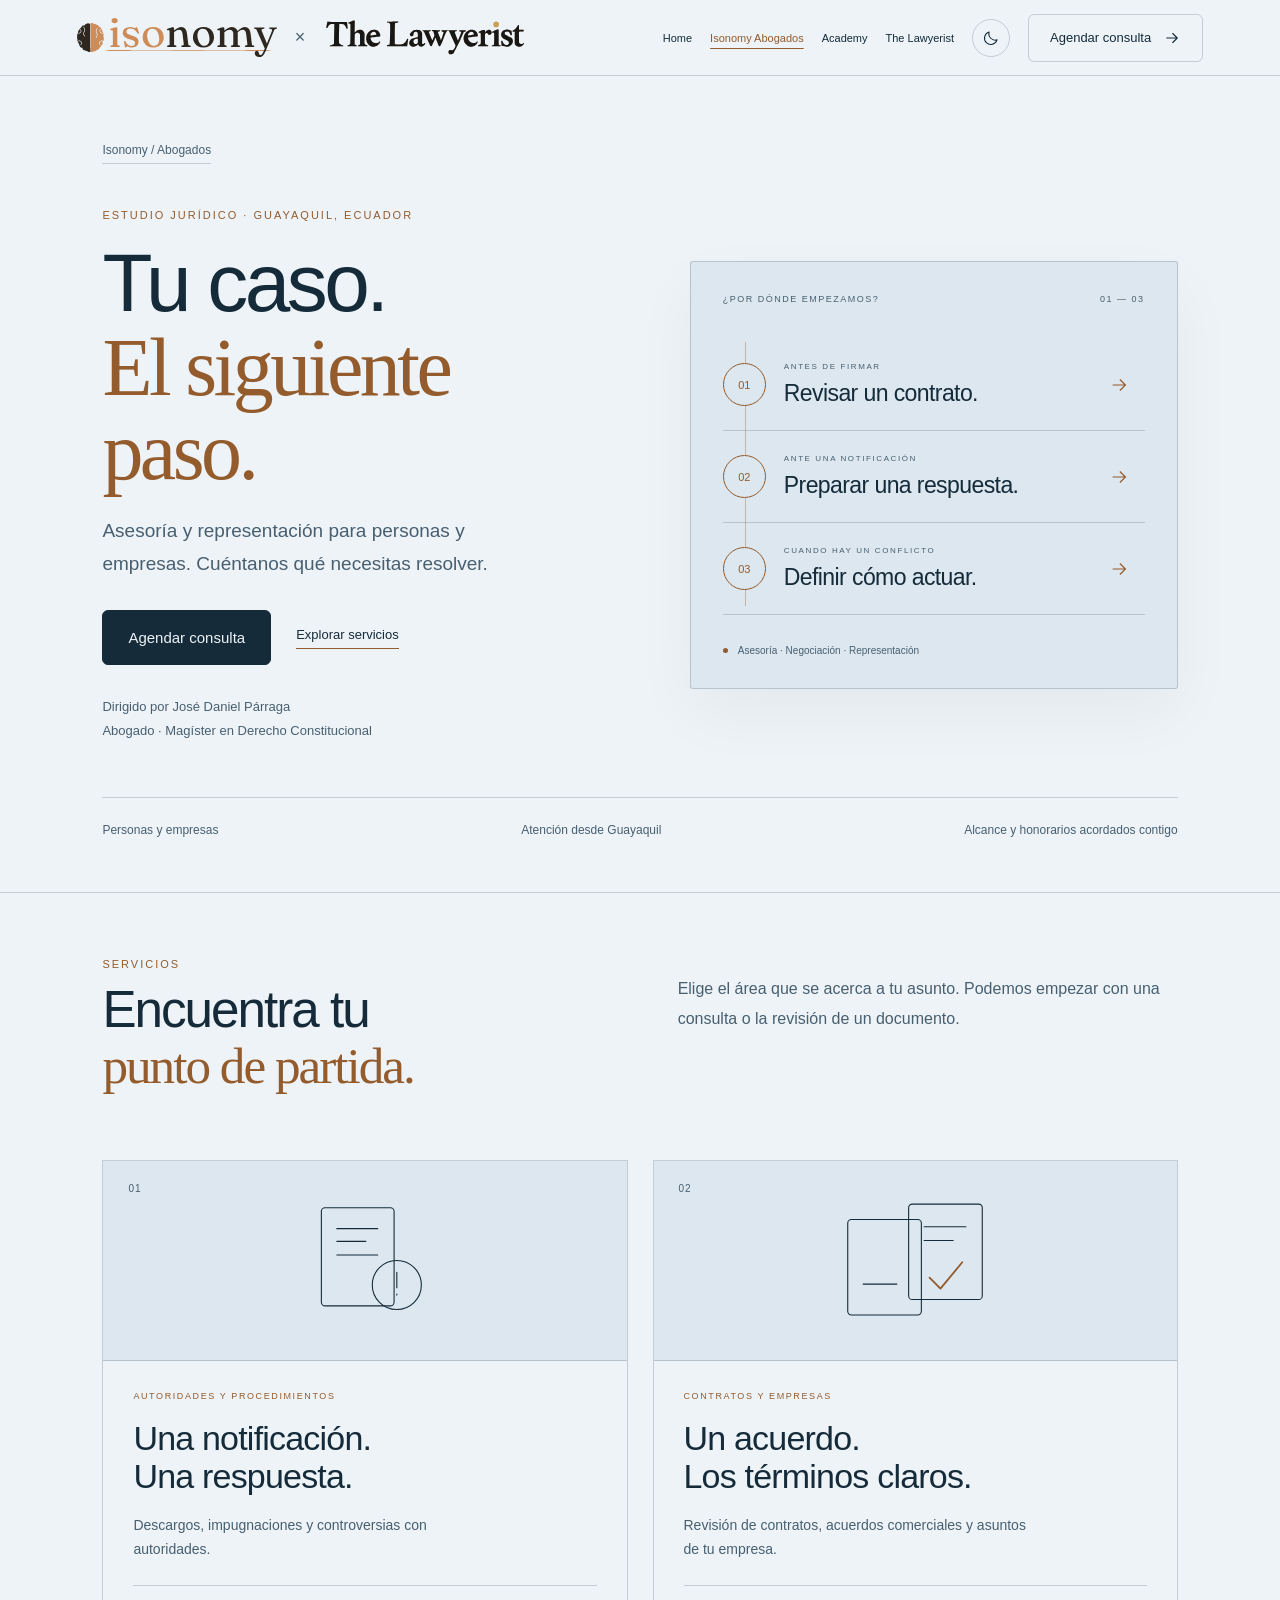
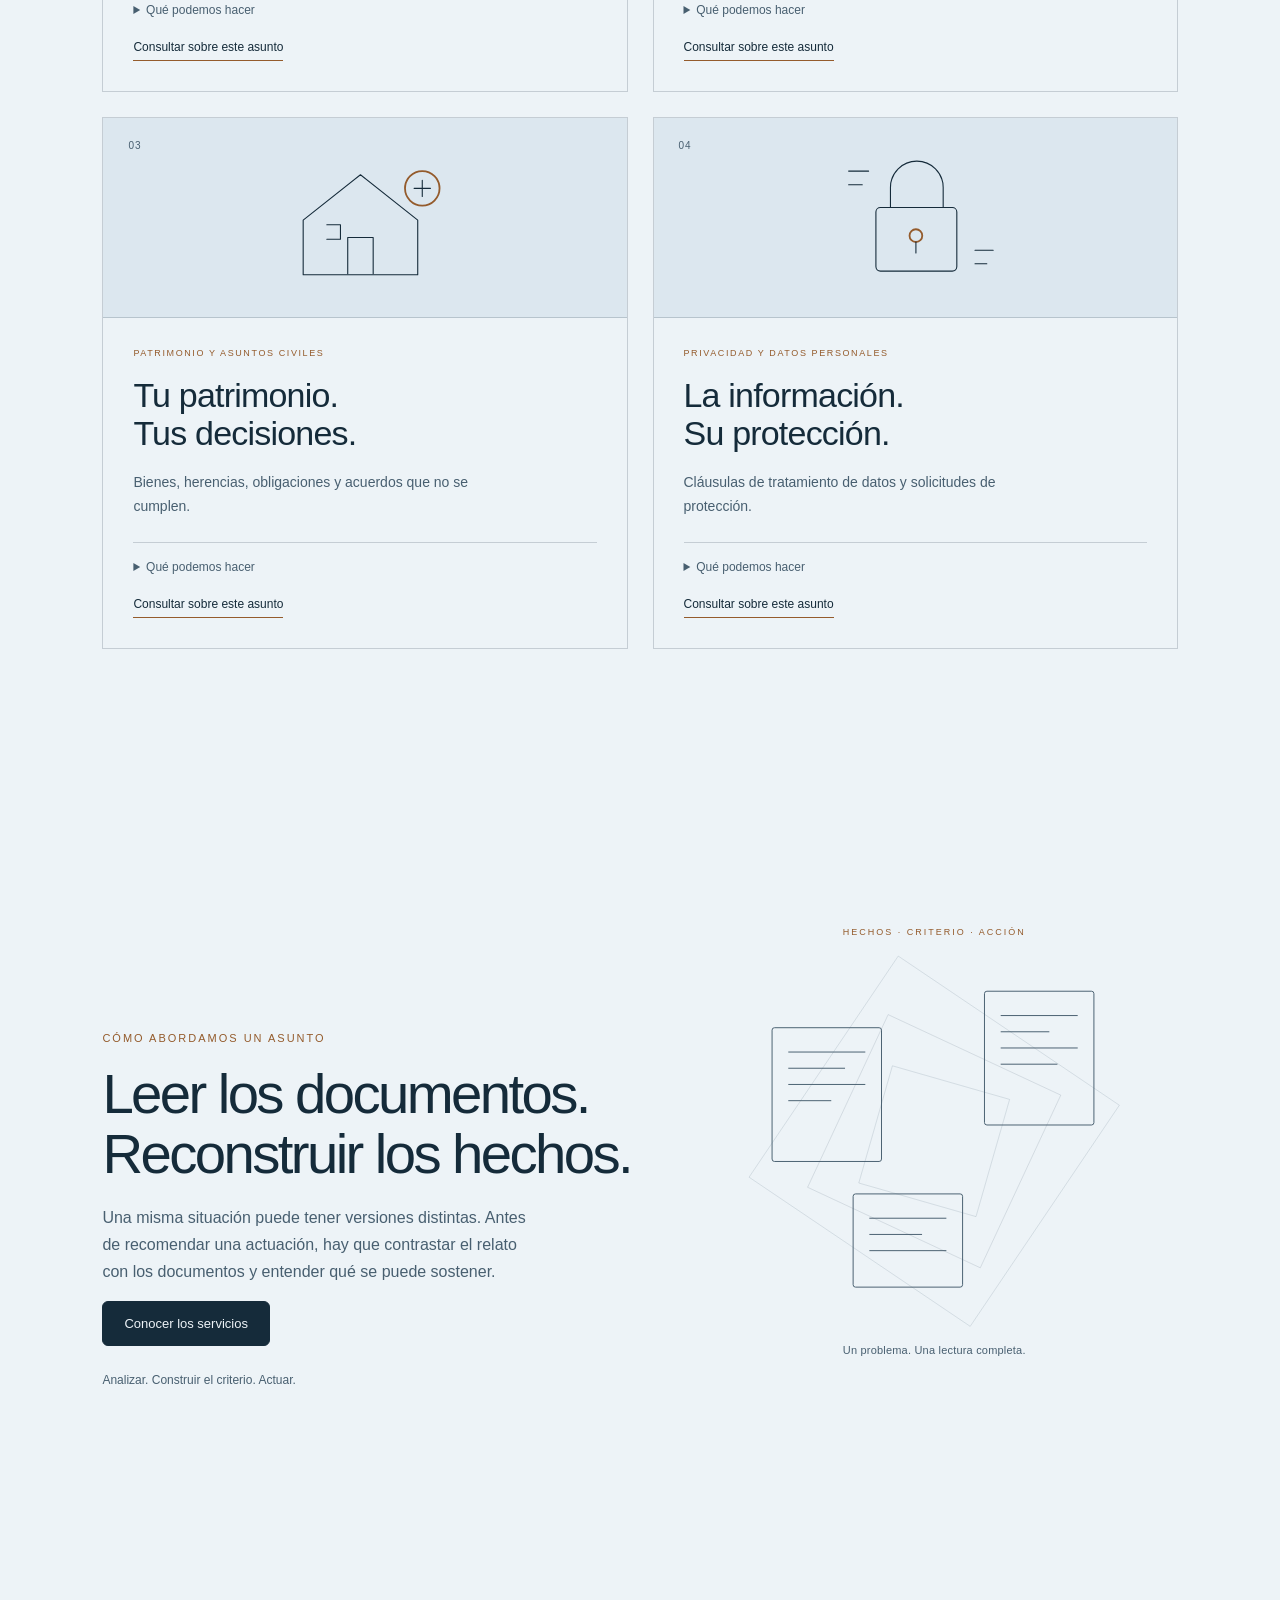
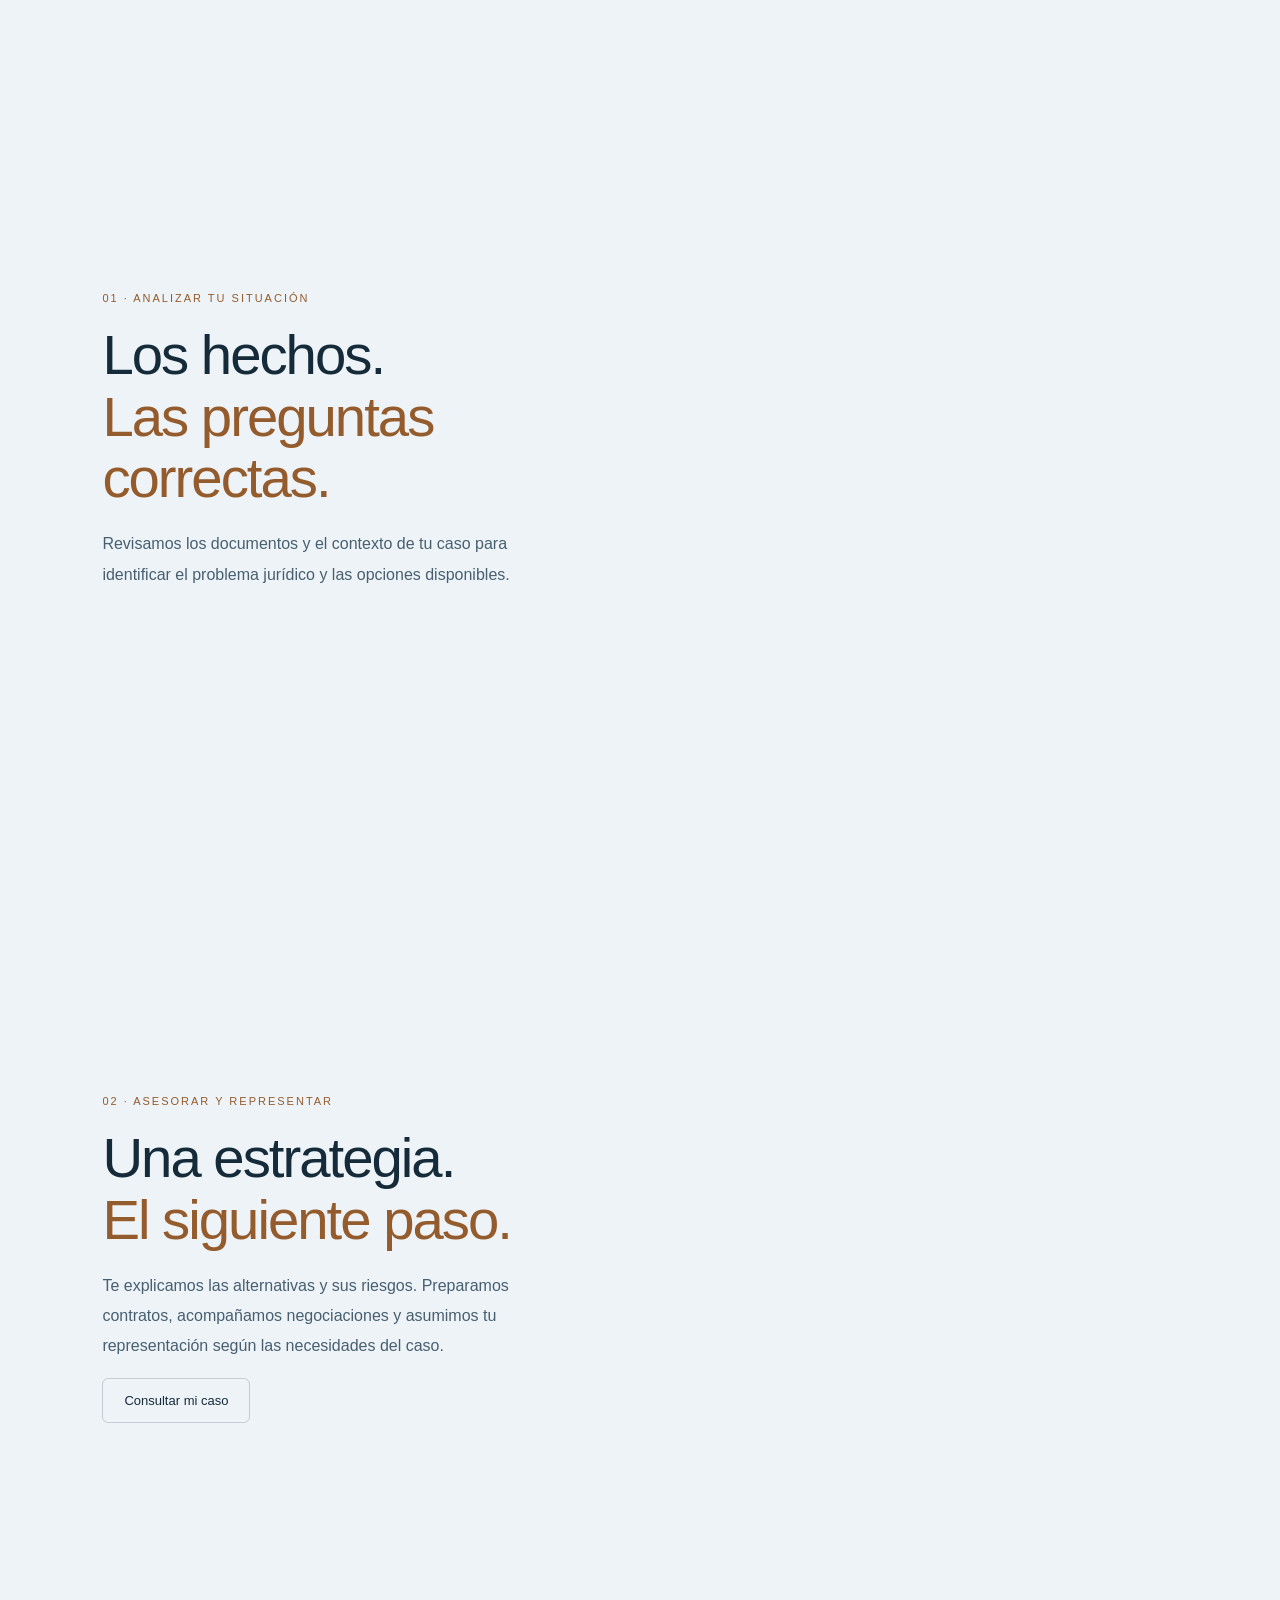
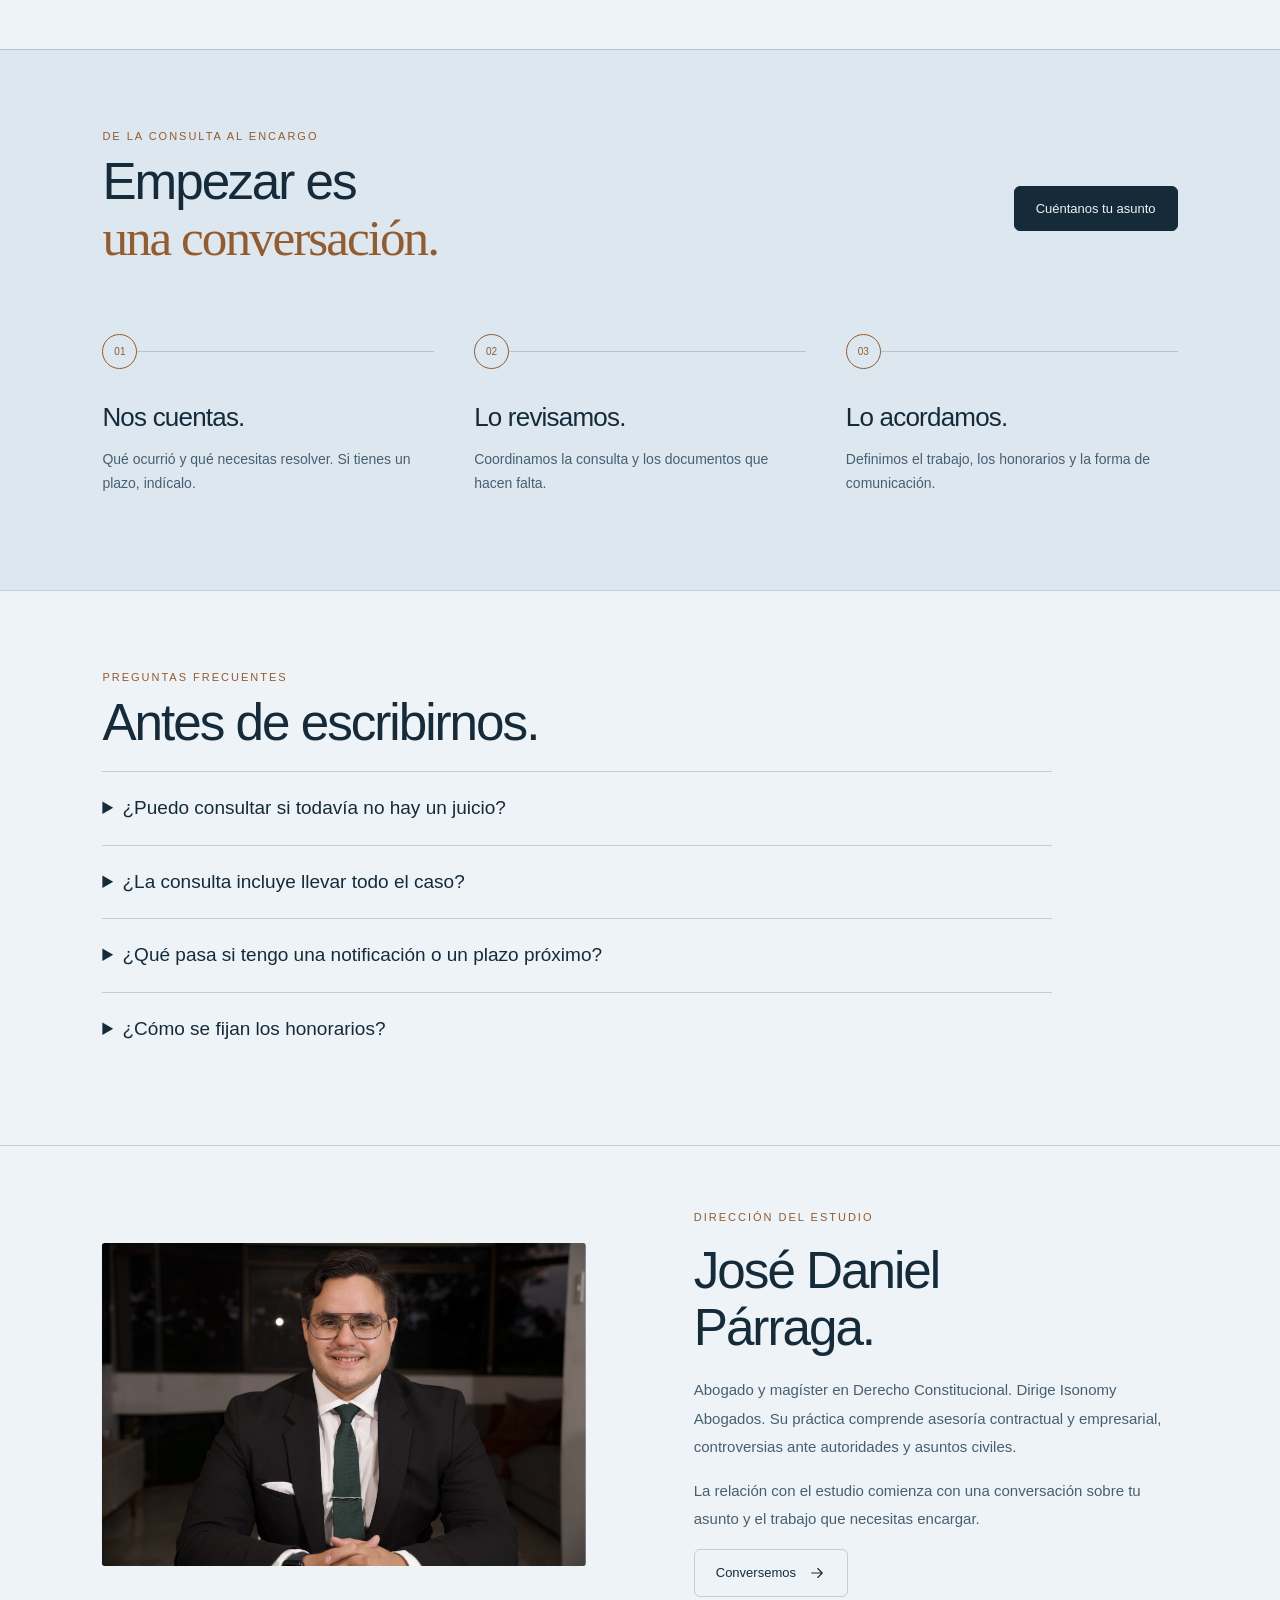
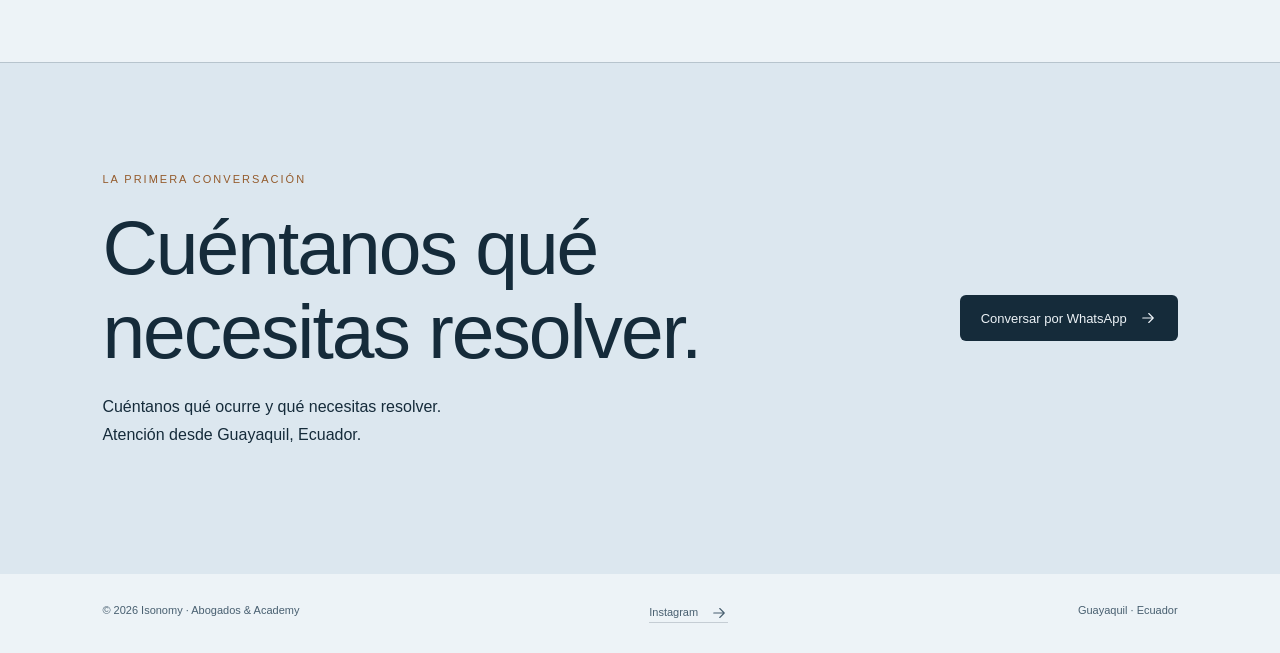
==== abogados/index.html @ 2bca85eb "Restore previous typefaces with upright heading emphasis" ====
<!doctype html><html lang="es"><head><meta charset="utf-8"><meta name="viewport" content="width=device-width,initial-scale=1"><title>Isonomy Abogados · Asesoría y representación</title><meta name="description" content="Servicios jurídicos para personas y empresas. Conoce las áreas de atención, cómo iniciar una consulta y la dirección del estudio."><link rel="icon" href="/assets/favicon.png"><link rel="canonical" href="https://isonomy.ec/abogados/"><script>try{const t=localStorage.getItem('isonomy-theme');document.documentElement.dataset.theme=t==='light'||t==='dark'?t:(matchMedia('(prefers-color-scheme:dark)').matches?'dark':'light')}catch(e){}</script><style>
:root{--bg:#101213;--ink:#eff0ed;--muted:#9b9f9f;--copper:#bb9270}*{box-sizing:border-box}html{scroll-behavior:smooth}body{margin:0;background:var(--bg);color:var(--ink);font-family:Arial,Helvetica,sans-serif}a{color:inherit;text-decoration:none}nav{height:76px;position:fixed;inset:0 0 auto;z-index:20;padding:0 6%;display:flex;align-items:center;justify-content:space-between;background:#101213dc;backdrop-filter:blur(20px);border-bottom:1px solid #ffffff16}.brand{font-size:28px;letter-spacing:-1.7px;font-weight:600}.links{display:flex;gap:27px;align-items:center;font-size:12px}.button{display:inline-flex;align-items:center;justify-content:center;padding:14px 21px;border:1px solid #ffffff35;border-radius:6px;font-size:13px}.button.primary{background:var(--ink);color:var(--bg);border-color:var(--ink)}.scroll-story{height:340svh;position:relative}.stage{position:sticky;top:0;height:100svh;overflow:hidden;display:flex;align-items:center;justify-content:center;background:radial-gradient(ellipse at 65% 55%,#35302980,transparent 60%)}.stagecopy{position:absolute;left:8%;top:23%;width:45%;z-index:2}.eyebrow{font-size:11px;letter-spacing:2px;text-transform:uppercase;color:var(--copper)}h1{font-size:clamp(48px,6vw,88px);line-height:1.01;letter-spacing:-5px;margin:20px 0;font-weight:500}.stagecopy p{font-size:16px;line-height:1.7;max-width:350px;color:var(--muted)}.scene{position:absolute;left:53%;top:27%;width:36vw;height:36vw;max-height:470px;max-width:470px;perspective:1000px}.frame{position:absolute;inset:10%;border:1px solid #bb927085;transform:rotate(45deg);box-shadow:0 0 55px #bb92700a}.frame:nth-child(2){inset:20%;border-color:#eff0ed70}.frame:nth-child(3){inset:30%;background:#bb927018}.axis{position:absolute;width:1px;background:linear-gradient(transparent,#bb9270,transparent);height:140%;top:-20%;left:50%;transform:rotate(45deg)}.chapter{position:absolute;inset:0;display:flex;align-items:center;justify-content:center;pointer-events:none;text-align:center;opacity:0;z-index:3}.chapter h2{font-size:clamp(42px,6vw,86px);line-height:1.04;letter-spacing:-3px;font-weight:500;margin:20px 0}.chapter p{color:var(--muted);max-width:500px;margin:24px auto;line-height:1.8}.chapter span{color:var(--copper)}.progress{position:absolute;bottom:34px;left:8%;right:8%;display:flex;justify-content:space-between;font-size:10px;letter-spacing:1.5px;color:#a3a5a3}.progress-track{position:absolute;bottom:0;height:2px;width:100%;background:#ffffff10}.progress-track i{display:block;height:100%;width:0;background:var(--copper)}section[id]{scroll-margin-top:76px}.content{padding:110px 8%}.head{display:flex;justify-content:space-between;align-items:end;gap:45px;margin-bottom:60px}h2{font-size:clamp(36px,4.5vw,64px);line-height:1.1;letter-spacing:-2px;font-weight:500;margin:20px 0}.head p{max-width:350px;line-height:1.8;color:var(--muted);font-size:15px}.services{background:#ededE7;color:#1d2325}.services .head p,.services article p{color:#666d6d}.services article{padding:34px 0;border-top:1px solid #1d232526;display:grid;grid-template-columns:55px 1fr 1fr;gap:24px}.services article span{color:#8e6748;font-size:12px}h3{font-size:25px;font-weight:400;letter-spacing:-.8px;margin:0}.services article p{margin:0;font-size:14px;line-height:1.8}.about{display:grid;grid-template-columns:1fr 1fr;gap:10%;align-items:center}.about img{width:100%;max-height:620px;object-fit:contain}.about p{color:var(--muted);line-height:1.9;font-size:15px}.lawyerist{border-top:1px solid #ffffff16}.media-grid{display:grid;grid-template-columns:1fr 1fr;gap:40px}.video-box{display:grid;grid-template-columns:minmax(180px,290px) 1fr;gap:28px;align-items:center}.video-box video{width:100%;aspect-ratio:9/16;object-fit:contain;background:#000;border-radius:10px}.media-copy p{font-size:14px;line-height:1.8;color:var(--muted)}.social-list{display:flex;flex-direction:column;justify-content:center}.social-list a{padding:27px 0;border-bottom:1px solid #ffffff20;font-size:19px;line-height:1.5}.social-list a small{display:block;color:var(--copper);font-size:10px;letter-spacing:1.5px;margin-bottom:8px}.contact{background:#bb9270;color:#171b1d;padding:110px 8%;display:flex;justify-content:space-between;align-items:center;gap:40px}.contact p{line-height:1.7}.contact .eyebrow{color:#46382c}.contact .button{background:#171b1d;color:white;border:none}.contact h2{font-size:clamp(45px,6vw,85px)}footer{padding:30px 8%;display:flex;justify-content:space-between;gap:20px;color:var(--muted);font-size:11px}.reveal{transition:opacity .75s,transform .75s}.js .reveal.visible{opacity:1;transform:none}a:focus-visible{outline:2px solid var(--copper);outline-offset:5px}@media(max-width:850px){.links a:not(.button){display:none}.stagecopy{left:7%;top:18%;width:86%}h1{font-size:58px;letter-spacing:-3px}.scene{top:54%;left:25%;width:50vw;height:50vw}.stagecopy p{font-size:14px}.stagecopy .button{padding:11px 16px}.chapter{padding:0 7%}.chapter h2{font-size:48px}.chapter p{font-size:14px}.content{padding:75px 7%}.head{display:block;margin-bottom:40px}.services article{grid-template-columns:25px 1fr;gap:15px}.services article p{grid-column:2}.about{grid-template-columns:1fr;gap:40px}.about img{max-height:470px}.media-grid{grid-template-columns:1fr}.video-box{grid-template-columns:1fr}.video-box video{max-width:330px;margin:auto}.contact{display:block;padding:75px 7%}footer{flex-wrap:wrap}.scroll-story{height:300svh}}@media(prefers-reduced-motion:reduce){html{scroll-behavior:auto}.scroll-story{height:100svh}.chapter{display:none}.js .reveal{opacity:1;transform:none;transition:none}}

/* Identidad y continuidad — 07/10/2026 */
:root{--bg:#211e1b;--ink:#fcf7ec;--muted:#bbb3a8;--copper:#ce8d58}
nav{background:#211e1bef}.brand img{display:block;width:210px;height:auto}.scroll-story{height:340svh}.stage{background:radial-gradient(ellipse at 72% 50%,#51403265,transparent 65%)}.stage:after{content:"";position:absolute;inset:auto 0 0;height:160px;background:linear-gradient(transparent,var(--bg));pointer-events:none}.scene{top:30%;left:58%;width:32vw;height:32vw;max-width:470px;max-height:470px}.frame{border-color:#ce8d5855;box-shadow:none}.frame:nth-child(2){border-color:#fcf7ec60}.frame:nth-child(3){background:transparent}.frame span{position:absolute;top:-20px;left:12px;letter-spacing:2px;font-size:9px;color:var(--muted)}.thinking{position:absolute;inset:25%;width:50%;height:50%;object-fit:contain;opacity:.12;filter:drop-shadow(0 0 20px #ce8d5814)}.axis{opacity:.3}.scene-caption{position:absolute;bottom:-45px;width:100%;text-align:center;font-size:11px;letter-spacing:1px;color:var(--muted)}.personal-credit{display:block;margin-top:24px;color:var(--muted);font-size:11px;line-height:1.7}.chapter{inset:auto;left:8%;top:30%;width:46%;height:auto;text-align:left;display:block}.chapter h2{font-size:clamp(38px,4.7vw,70px)}.chapter p{margin:24px 0;max-width:400px}.progress-track{display:none}.services{background:var(--bg);color:var(--ink);padding-top:80px}.services .head p,.services article p{color:var(--muted)}.services article{border-color:#fcf7ec25}.services article span{color:var(--copper)}.about{position:relative;border-top:1px solid #fcf7ec16}.about img{height:auto;border-radius:3px}.mirror{transform:scaleX(-1)}.lawyerist{background:#f3e5b0;color:#29231c;border:0}.lawyerist .head p,.lawyerist .media-copy p{color:#625a46}.lawyerist .eyebrow,.lawyerist .social-list a small{color:#79532e}.lawyerist-logo{width:min(300px,75vw);height:auto;display:block;margin-bottom:24px}.lawyerist .social-list a{border-color:#29231c30}.contact{background:#29231c;color:var(--ink);border-top:1px solid #ce8d5850}.contact .eyebrow{color:var(--copper)}.contact .button{background:var(--ink);color:var(--bg)}
@media(max-width:850px){nav{height:70px;padding:0 7%}.brand img{width:160px}.links{gap:10px}.links .button{font-size:11px;padding:11px}.scroll-story{height:310svh}.stagecopy{top:15%;width:86%}h1{font-size:clamp(40px,8vw,58px);letter-spacing:-2px}.stagecopy p{max-width:330px}.personal-credit{margin-top:16px;font-size:10px}.scene{top:62%;left:32%;width:36vw;height:36vw}.scene-caption{bottom:-27px;font-size:9px}.chapter{left:7%;top:20%;width:86%;padding:0}.chapter h2{font-size:clamp(38px,7vw,52px)}.chapter p{max-width:350px}.frame span{font-size:7px;top:-15px}.thinking{inset:20%;width:60%;height:60%}.progress{font-size:8px;bottom:18px}.services{padding-top:60px}}
@media(prefers-reduced-motion:reduce){.scroll-story{height:100svh}.thinking{opacity:1}.frame,.axis{display:none}.chapter{display:none}}

/* Continuous document scroll and paired identity themes */
:root{color-scheme:dark;--line:#fcf7ec28;--nav:#211e1bef;--panel:#29231c;--law-bg:#29251d;--law-ink:#fcf7ec;--law-muted:#c8bca4;--accent:#ce8d58}
:root[data-theme="light"]{color-scheme:light;--bg:#fcf7ec;--ink:#29231c;--muted:#625b51;--copper:#8d552c;--line:#29231c30;--nav:#fcf7ecef;--panel:#f0e9dc;--law-bg:#f3e5b0;--law-ink:#29231c;--law-muted:#625a46;--accent:#9c6035}
nav{background:var(--nav);border-color:var(--line);gap:20px}.collaboration{display:flex;align-items:center;gap:22px;flex-shrink:0}.brand-separator{font-size:18px;color:var(--muted);font-weight:300}.theme-logo{display:block}.theme-logo img{display:block;width:100%;height:auto}.logo-light{display:none!important}[data-theme="light"] .logo-light{display:block!important}[data-theme="light"] .logo-dark{display:none!important}.isonomy-lockup{width:210px}.partner-brand .lawyerist-lockup{width:140px}.theme-toggle{width:38px;height:38px;border:1px solid var(--line);border-radius:50%;color:var(--ink);background:transparent;font-size:20px;cursor:pointer}.button{border-color:var(--line)}.button:focus-visible,.theme-toggle:focus-visible{outline:2px solid var(--copper);outline-offset:5px}.scroll-story{height:auto;overflow:clip}.story-row{position:relative;min-height:88svh;display:grid;grid-template-columns:1.15fr 1fr;align-items:center;gap:7%;padding:110px 8% 70px}.hero-row{min-height:100svh;padding-top:135px}.stagecopy{position:relative;left:auto;top:auto;width:auto}.scene{position:relative;left:auto;top:auto;width:100%;height:auto;aspect-ratio:1;max-width:470px;max-height:none;justify-self:center}.thinking{position:absolute;inset:25%;width:50%;height:50%;opacity:.24;filter:none}.frame{border-color:var(--line);transform:rotate(25deg)}.frame:nth-child(2){border-color:var(--muted)}.frame:nth-child(3){border-color:var(--copper);background:transparent}.process-copy h2{font-size:clamp(38px,4.5vw,68px)}.process-copy h2 span{color:var(--copper)}.process-copy p{max-width:430px;line-height:1.9;color:var(--muted);font-size:16px}.process-row{border-top:1px solid var(--line)}.scene-caption{bottom:-20px;color:var(--muted)}.scene-1 .thinking{opacity:.65}.scene-2 .thinking{opacity:1}.scene-2 .frame{opacity:.18}.services,.about,.contact{border-color:var(--line)}.services article{border-color:var(--line)}.contact{background:var(--panel)}.lawyerist{background:var(--law-bg);color:var(--law-ink)}.lawyerist .head p,.lawyerist .media-copy p{color:var(--law-muted)}.lawyerist .eyebrow,.lawyerist .social-list a small{color:var(--copper)}.lawyerist .social-list a{border-color:var(--line)}.lawyerist-logo .lawyerist-lockup{width:min(300px,75vw)}
@media(max-width:1150px){.links{gap:14px}.links>a:not(.button){display:none}.collaboration{gap:15px}}
@media(max-width:650px){nav{height:94px;padding:12px 6%;align-items:center;gap:10px}.collaboration{gap:10px;flex-wrap:wrap;max-width:215px}.isonomy-lockup{width:155px}.brand img{width:100%}.partner-brand .lawyerist-lockup{width:103px}.brand-separator{font-size:13px}.partner-brand{flex-basis:100%;margin-left:28px}.brand-separator{position:absolute;top:56px;left:6%}.links{gap:7px}.links .button{max-width:95px;font-size:10px;padding:10px;line-height:1.4}.theme-toggle{width:31px;height:31px;font-size:16px;flex-shrink:0}.story-row{min-height:auto;grid-template-columns:1fr;gap:45px;padding:75px 7%}.hero-row{padding-top:145px}.stagecopy{top:auto;left:auto;width:auto}.scene{top:auto;left:auto;width:min(70vw,320px);margin:0 auto 20px}.process-copy h2{font-size:38px}.process-copy p{font-size:14px}.scene-caption{font-size:10px;bottom:-17px}.thinking{inset:25%;width:50%;height:50%}section[id]{scroll-margin-top:94px}.content{padding:75px 7%}}
@media(prefers-reduced-motion:reduce){.scroll-story{height:auto}.frame{display:block;transform:none!important}.thinking{opacity:1}.scene{transform:none!important}}
.video-gallery{display:grid;grid-template-columns:repeat(3,minmax(0,1fr));gap:42px 32px}.video-card video{width:100%;aspect-ratio:9/16;object-fit:contain;border-radius:8px;background:#000}.video-card .eyebrow{margin:20px 0 12px}.video-card h3{font-size:22px;line-height:1.35}.video-note{margin:45px 0 20px;color:var(--law-muted);font-size:13px;line-height:1.8}.lawyerist .social-list{display:grid;grid-template-columns:1fr 1fr;gap:0 35px}.lawyerist .social-list a{font-size:16px}@media(max-width:850px){.video-gallery{grid-template-columns:repeat(2,minmax(0,1fr));gap:32px 20px}}@media(max-width:550px){.video-gallery{grid-template-columns:1fr}.video-card{max-width:330px;margin:auto;width:100%}.lawyerist .social-list{grid-template-columns:1fr}.video-card h3{font-size:21px}}
/* Inmersión: un gráfico compartido, textos que recorren la página */
.collaboration{gap:18px}.isonomy-lockup{width:200px}.partner-brand .lawyerist-lockup{width:205px}.brand img{width:100%}.links{gap:18px}.link-icon{width:18px;height:18px;flex-shrink:0;vertical-align:middle;margin-left:12px;transition:transform .25s}.button:hover .link-icon,.social-list a:hover .link-icon{transform:translateX(3px)}
.scroll-story{display:grid;grid-template-columns:1.1fr 1fr;position:relative;overflow:visible;padding:0 8%;gap:5%;height:auto}.story-narrative{grid-column:1;grid-row:1;min-width:0}.story-row{display:flex;min-height:105svh;padding:125px 0 75px;gap:0;align-items:center}.hero-row{min-height:105svh}.process-row{border:none}.stagecopy,.process-copy{width:100%;position:relative}.stagecopy p{max-width:440px;font-size:16px}.stagecopy h1{font-size:clamp(40px,4.4vw,68px);letter-spacing:-2.6px;line-height:1.06}.process-copy h2{font-size:clamp(36px,4vw,60px)}.personal-credit{font-size:12px;max-width:360px}.visual-stage{grid-column:2;grid-row:1;position:sticky;top:0;height:100svh;display:flex;align-items:center;justify-content:center;align-self:start;overflow:hidden;pointer-events:none}.scene{width:100%;max-width:470px;margin:0;will-change:transform}.frame{transition:none}.thinking{opacity:1}.scene-caption{line-height:1.7;bottom:-25px;letter-spacing:.4px;font-size:11px}.lawyerist .head p{max-width:430px}.social-list .link-icon{width:16px}.services{padding-top:80px;border-top:1px solid var(--line)}
@media(max-width:1150px){.collaboration{gap:14px}.isonomy-lockup{width:180px}.partner-brand .lawyerist-lockup{width:185px}}
@media(max-width:650px){nav{height:102px;padding:10px 6%;gap:10px}.collaboration{display:grid;grid-template-columns:14px 1fr;gap:8px 5px;max-width:none;flex-shrink:1}.brand{grid-column:2;grid-row:1}.isonomy-lockup{width:155px}.partner-brand{grid-column:2;grid-row:2;margin:0}.partner-brand .lawyerist-lockup{width:158px}.brand-separator{position:static;grid-column:1;grid-row:2;font-size:12px}.links{gap:8px}.links .button{font-size:11px;max-width:none;padding:10px 12px;white-space:nowrap}.links .button .link-icon{display:none}.theme-toggle{width:30px;height:30px}.scroll-story{display:grid;grid-template-columns:1fr;padding:0 7%;gap:0}.story-narrative{grid-column:1;grid-row:1}.visual-stage{grid-column:1;grid-row:1;top:102px;height:34svh;z-index:4;background:linear-gradient(var(--bg) 88%,transparent);align-items:center;padding:15px 0 30px}.scene{width:min(58vw,260px);max-width:260px}.scene-caption{bottom:-12px;font-size:9px}.frame span{font-size:7px}.story-row{min-height:105svh;padding:calc(34svh + 125px) 0 50px;align-items:center}.hero-row{min-height:110svh}.stagecopy h1{font-size:38px;letter-spacing:-1.5px}.stagecopy p,.process-copy p{font-size:14px;line-height:1.75}.process-copy h2{font-size:36px}.personal-credit{margin-top:16px;font-size:11px}.button{padding:13px 16px}.services{padding-top:60px}section[id]{scroll-margin-top:102px}}
@media(prefers-reduced-motion:reduce){.scroll-story{display:block}.visual-stage{display:none}.story-row{min-height:auto;padding:140px 0 65px}.process-row{padding-top:35px}.frame{transform:none!important}}

.film-preview{position:relative;aspect-ratio:4/5;background:#171815;border-radius:8px;overflow:hidden}.film-preview video{position:absolute;inset:0;width:100%;height:100%;aspect-ratio:auto;object-fit:contain;visibility:hidden}.film-cover{position:absolute;inset:0;width:100%;height:100%;border:0;padding:0;cursor:pointer;text-align:left;background:#171815;color:#fcf7ec;font-family:inherit}.film-cover>img{width:100%;height:100%;object-fit:cover;object-position:50% 28%;transition:transform .45s;filter:brightness(.9)}.film-cover:after{content:"";position:absolute;inset:0;background:linear-gradient(#15171255,transparent 28%,#17181550 48%,#171815ed 80%)}.film-brand{position:absolute;z-index:1;left:23px;top:22px;font-family:Georgia,serif;font-size:20px;letter-spacing:-.5px}.film-brand>span{display:inline-block;width:5px;height:5px;background:#ce8d58;border-radius:50%;margin-left:3px}.film-title{position:absolute;z-index:1;left:23px;right:23px;bottom:86px;font-size:clamp(22px,2.3vw,30px);line-height:1.15;font-weight:500;letter-spacing:-.8px}.film-play{position:absolute;z-index:1;bottom:23px;left:23px;width:40px;height:40px;border:1px solid #fcf7ec65;border-radius:50%;display:grid;place-items:center}.film-play svg{width:20px;height:20px}.film-caption{position:absolute;bottom:38px;left:76px;z-index:1;font-size:9px;letter-spacing:1.8px}.film-cover:hover>img{transform:scale(1.035)}.film-cover:focus-visible{outline:2px solid #ce8d58;outline-offset:-4px}.film-preview.is-playing video{visibility:visible}.film-preview.is-playing .film-cover{display:none}.sr-only{position:absolute;width:1px;height:1px;padding:0;margin:-1px;overflow:hidden;clip:rect(0,0,0,0);white-space:nowrap;border:0}.video-gallery{gap:26px}.video-card{min-width:0}@media(prefers-reduced-motion:reduce){.film-cover>img{transition:none}.film-cover:hover>img{transform:none}}@media(max-width:550px){.film-title{font-size:27px}}
.film-cover>img.mirror{transform:scaleX(-1);object-position:50% 38%}.film-cover:hover>img.mirror{transform:scaleX(-1) scale(1.035)}
/* Revision 4: causal scroll composition and clear topic covers */
html{--nav-height:76px}.theme-toggle{display:grid;place-items:center}.theme-toggle svg{width:18px;height:18px;stroke:currentColor;stroke-width:1.4;stroke-linecap:round;stroke-linejoin:round}.theme-moon{display:none}[data-theme="light"] .theme-sun{display:none}[data-theme="light"] .theme-moon{display:block}
.scroll-story{overflow:visible}.story-narrative{z-index:2}.visual-stage{top:var(--nav-height);height:calc(100svh - var(--nav-height));overflow:visible;background:none;padding:0;z-index:1}.scene{width:100%;max-width:540px;aspect-ratio:1;transform:none!important;margin:0;position:relative}.method-drawing{position:absolute;inset:0;width:100%;height:100%;color:var(--muted);overflow:visible}.scene .thinking{inset:35%;width:30%;height:30%;opacity:0;transform-origin:center}.method-network,.method-route,.route-end{opacity:0}.method-label{position:absolute;top:6%;width:100%;text-align:center;font-size:9px;letter-spacing:2px;color:var(--copper)}.scene-caption{bottom:5%;font-size:11px;letter-spacing:.2px}.story-row{border:0;min-height:95svh;padding:100px 0 70px}.hero-row{min-height:100svh;padding-top:135px}.process-row{min-height:90svh}.process-copy h2{font-size:clamp(36px,4.4vw,66px)}
.film-preview{aspect-ratio:4/5;border-radius:8px;box-shadow:0 1px 0 #ffffff0a}.film-cover{background:#eee3c5;color:#29231c}.film-cover>img{height:65%;position:absolute;top:0;left:0;object-fit:contain;object-position:center;filter:none;transform:none!important}.film-cover:after{display:none}.film-title{color:#29231c;left:24px;right:24px;bottom:76px;font-size:clamp(21px,2vw,29px);line-height:1.1;letter-spacing:-.7px}.film-brand{width:145px;top:20px;left:24px;font-size:0}.film-brand .logo-dark{display:none!important}.film-brand .logo-light{display:block!important}.film-play{width:34px;height:34px;left:24px;bottom:24px;border-color:#29231c55}.film-play svg{width:17px;height:17px}.film-caption{left:73px;bottom:34px;font-size:9px;letter-spacing:1.5px}.film-preview video{background:#111;object-fit:contain}.video-gallery{grid-template-columns:repeat(3,minmax(0,1fr));gap:24px}
@media(max-width:950px){.video-gallery{grid-template-columns:repeat(2,minmax(0,1fr))}.film-title{font-size:26px}}
@media(max-width:650px){nav{height:auto;min-height:94px;padding:12px 5%;gap:8px}.isonomy-lockup{width:142px}.partner-brand .lawyerist-lockup{width:146px}.links .button{padding:11px 10px;font-size:10px}.collaboration{gap:8px 3px}.theme-toggle{width:29px;height:29px}.links{gap:6px}.scroll-story{display:flex;flex-direction:column;padding:0 7%;gap:0}.story-narrative{display:contents}.story-row{min-height:auto;padding:56px 0 64px;order:2;display:block}.hero-row{order:0;padding-top:calc(var(--nav-height) + 50px);padding-bottom:20px;min-height:auto}.visual-stage{order:1;position:sticky;top:var(--nav-height);height:min(84vw,350px);min-height:0;width:calc(100% + 16.4%);align-self:stretch;aspect-ratio:auto;z-index:3;padding:0;margin:0 -8.2%;background:var(--bg);overflow:visible;display:grid;place-items:center;justify-items:center;border-bottom:1px solid var(--line)}.scene{width:min(72vw,310px);max-width:310px;margin:0;height:auto;aspect-ratio:1}.method-label{top:8%;font-size:7px;letter-spacing:1.4px}.scene-caption{bottom:7%;font-size:9px}.process-row{padding-top:50px;padding-bottom:95px}.process-copy h2{font-size:38px}.process-copy p{font-size:15px}.stagecopy h1{font-size:43px;letter-spacing:-1.8px}.stagecopy p{font-size:15px}.services{padding-top:60px}.film-title{font-size:27px}.video-gallery{grid-template-columns:1fr;gap:22px}.film-preview{aspect-ratio:4/5}.film-cover>img{height:63%}.film-brand{width:160px}section[id]{scroll-margin-top:var(--nav-height)}}
@media(max-width:360px){.isonomy-lockup{width:124px}.partner-brand .lawyerist-lockup{width:128px}.links .button{font-size:9px;padding:9px 7px}.theme-toggle{width:26px;height:26px}.stagecopy h1{font-size:38px}}
@media(prefers-reduced-motion:reduce){.visual-stage{position:relative;top:auto;display:grid}.method-network,.method-route,.route-end{stroke-dashoffset:0!important}.story-row{min-height:auto}.scene *{transition:none}.scroll-story{overflow:visible}}

/* Arquitectura Isonomy: práctica, conocimiento y voz personal */
.gateway{padding-top:150px;padding-bottom:80px}.gateway-heading{max-width:1000px}.gateway h1{font-size:clamp(45px,6.5vw,96px);letter-spacing:-4px;line-height:1.03;margin:24px 0 28px}.gateway h1 em{font-family:Georgia,serif;font-weight:400;color:var(--copper)}.gateway-heading>p{max-width:580px;font-size:18px;line-height:1.65;color:var(--muted)}.gateway-doors{display:grid;grid-template-columns:1fr 1fr;margin-top:60px;border-top:1px solid var(--line);border-bottom:1px solid var(--line)}.area-door{padding:30px 34px 30px 0;position:relative}.area-door+ .area-door{padding-left:40px;border-left:1px solid var(--line)}.door-index,.editorial-heading{font-size:10px;letter-spacing:1.7px;color:var(--muted)}.area-door h2{font-family:Georgia,serif;font-size:clamp(34px,4vw,55px);letter-spacing:-1.5px;margin:24px 0 18px}.door-dot{color:var(--copper)}.area-door p{max-width:310px;line-height:1.7;font-size:15px;color:var(--muted)}.door-action{display:flex;align-items:center;justify-content:space-between;gap:14px;margin-top:30px;font-size:12px}.door-action>span:not(.status){font-size:24px;color:var(--copper)}.area-door:hover{background:var(--panel)}.gateway-personal{display:inline-block;margin-top:24px;color:var(--muted);font-size:12px;line-height:1.7}.status{display:inline-block;border:1px solid var(--line);border-radius:30px;padding:7px 11px;font-size:10px;color:var(--muted);letter-spacing:.3px}.academy{background:var(--panel);border-top:1px solid var(--line);border-bottom:1px solid var(--line)}.academy .head p{max-width:430px}.academy-grid{display:grid;grid-template-columns:repeat(3,1fr);gap:35px}.academy-grid article{border-top:1px solid var(--line);padding:20px 0}.academy-number{font-size:11px;color:var(--copper)}.academy-grid h3{font-family:Georgia,serif;font-size:32px;margin:25px 0 18px}.academy-grid p{font-size:14px;line-height:1.8;color:var(--muted);min-height:105px}.academy-note{font-size:12px;line-height:1.7;color:var(--muted);margin:45px 0 0;max-width:700px}.library-art,.course-art,.community-art{height:140px;margin:25px 0;position:relative;display:flex;align-items:end;justify-content:center;gap:8px;color:var(--copper)}.library-art i{display:block;width:25px;height:90px;border:1px solid var(--muted);border-radius:1px;position:relative}.library-art i:before{content:'';position:absolute;left:5px;right:5px;top:12px;border-top:1px solid var(--copper)}.library-art i:nth-child(2){height:112px}.library-art i:nth-child(3){height:102px;background:var(--copper);opacity:.6}.library-art i:last-child{transform:rotate(-12deg);transform-origin:bottom;height:104px}.course-art{align-items:center;flex-direction:column;border:1px solid var(--line);max-width:230px;margin-left:auto;margin-right:auto;font-size:10px;letter-spacing:2px}.course-art svg{width:40px;height:40px;margin-top:15px}.community-art{align-items:center}.community-art i{position:absolute;border:1px solid var(--muted);width:95px;height:95px;border-radius:50%;left:calc(50% - 65px)}.community-art i:nth-child(2){left:calc(50% - 30px);border-color:var(--copper)}.community-art i:nth-child(3){width:8px;height:8px;background:var(--copper);border:0;left:calc(50% - 4px);top:calc(50% - 4px)}.community-art span{position:absolute;bottom:0;font-size:9px;letter-spacing:2px}.lawyerist .head p{max-width:430px}.editorial-heading{display:flex;justify-content:space-between;gap:20px;margin:15px 0 25px;padding-top:25px;border-top:1px solid var(--line)}.film-cover{background:#211e1b;color:#fcf7ec}.film-cover>img{height:100%;object-fit:cover;object-position:center;filter:none;transform:none!important}.film-cover:after{display:block;background:linear-gradient(180deg,#17141090 0%,transparent 35%,#17141040 48%,#171410ed 100%)}.film-title{color:#fcf7ec;font-size:clamp(23px,2.2vw,32px);bottom:85px}.film-brand{width:165px}.film-brand .logo-dark{display:block!important}.film-brand .logo-light{display:none!important}.film-play{border-color:#fcf7ec80;width:38px;height:38px}.film-caption{left:78px;bottom:36px}.film-preview{border-radius:5px}.film-cover:hover>img{transform:scale(1.025)!important}.channel-grid{display:grid;grid-template-columns:repeat(3,1fr);gap:25px}.channel-grid>*{padding:28px 24px;border:1px solid var(--line)}.channel-grid small{font-size:10px;letter-spacing:2px;color:var(--copper)}.channel-grid h3{font-family:Georgia,serif;font-size:27px;margin:25px 0 16px}.channel-grid p{font-size:14px;line-height:1.8;color:var(--law-muted)}.channel-grid a>span{font-size:12px;display:block;margin-top:25px}.channels-heading{margin-top:60px}.lawyerist .social-list{margin-top:25px}.about img{max-height:470px}.links>a:not(.button){font-size:11px;white-space:nowrap}
@media(max-width:1150px){.links>a:not(.button){display:none}}
@media(max-width:650px){.gateway{padding-top:calc(var(--nav-height) + 45px);padding-bottom:55px}.gateway h1{font-size:46px;letter-spacing:-2px}.gateway-heading>p{font-size:16px}.gateway-doors{grid-template-columns:1fr;margin-top:35px}.area-door{padding:25px 0}.area-door+ .area-door{padding:25px 0;border-left:0;border-top:1px solid var(--line)}.area-door h2{font-size:39px}.area-door h2 br{display:block}.academy-grid,.channel-grid{grid-template-columns:1fr}.academy-grid{gap:10px}.academy-grid article{display:grid;grid-template-columns:1fr 110px;column-gap:12px}.academy-number{grid-column:1}.academy-grid h3{grid-column:1;grid-row:2;margin:18px 0}.academy-grid p{grid-column:1/-1;min-height:0}.academy-grid .status{justify-self:start;grid-column:1/-1}.library-art,.course-art,.community-art{grid-column:2;grid-row:1/3;width:110px;height:100px;margin:0;transform:scale(.75);transform-origin:center}.editorial-heading{line-height:1.6}.editorial-heading span:last-child{display:none}.film-title{font-size:27px}.film-preview{aspect-ratio:4/5}.film-cover>img{height:100%}.gateway-personal{font-size:12px}}

/* Review: clear routes, accessible mobile navigation and editorial portraits. */
.practice-title{font-size:clamp(40px,4.4vw,68px);letter-spacing:-2.6px;line-height:1.06}
.gateway{position:relative}.gateway:before{content:'';position:absolute;right:8%;top:140px;width:95px;height:95px;border-top:1px solid var(--copper);border-right:1px solid var(--copper);opacity:.5;pointer-events:none}.gateway-heading{position:relative}.gateway h1{max-width:1050px}.gateway-personal{border-bottom:1px solid var(--line);padding-bottom:7px}.gateway-personal:hover{color:var(--ink)}
.menu-toggle{display:none}.video-filters{display:flex;flex-wrap:wrap;gap:8px;margin:0 0 30px}.video-filters button{font:inherit;font-size:12px;padding:10px 17px;border:1px solid var(--line);border-radius:24px;background:transparent;color:var(--law-ink);cursor:pointer}.video-filters button[aria-pressed=true]{background:var(--law-ink);color:var(--law-bg)}button:focus-visible{outline:2px solid var(--copper);outline-offset:4px}.video-card[hidden]{display:none}.film-cover>img{object-position:50% 30%}.film-brand{width:min(165px,60%)}.film-title{font-size:clamp(22px,2vw,30px)}
@media(max-width:1150px){nav{flex-wrap:wrap}.menu-toggle{display:flex;flex-direction:column;gap:6px;justify-content:center;align-items:center;width:42px;height:42px;background:transparent;border:1px solid var(--line);border-radius:50%;color:var(--ink);margin-left:auto}.menu-toggle span{display:block;width:17px;height:1px;background:currentColor}.links>a:not(.button){display:none}nav.menu-open .links{position:absolute;top:100%;left:0;right:0;padding:22px 7%;background:var(--bg);border-bottom:1px solid var(--line);display:flex;flex-wrap:wrap;gap:22px}nav.menu-open .links>a:not(.button){display:block;font-size:15px}.collaboration{flex-shrink:0}}
@media(max-width:650px){.gateway:before{display:none}nav{height:94px;flex-wrap:nowrap}.collaboration{gap:6px 3px}.links{gap:0}.links>.button{display:none}.menu-toggle{width:32px;height:32px;flex-shrink:0}.theme-toggle{width:30px;height:30px}nav.menu-open .links>.button{display:inline-flex}nav.menu-open .theme-toggle{display:none}.practice-title{font-size:39px;letter-spacing:-1.5px}.video-card{max-width:440px}.film-title{font-size:28px}.gateway h1{font-size:clamp(38px,10.5vw,54px)}.film-cover>img{height:100%}.about img{max-height:350px}.editorial-heading span:first-child{display:block}}

/* Separate destinations, longer reading and explicit service scope. */
.page-intro{padding:155px 8% 75px;max-width:1400px;margin:auto}.breadcrumb{display:inline-block;color:var(--muted);font-size:12px;margin-bottom:40px;border-bottom:1px solid var(--line);padding-bottom:6px}.page-intro h1{font-size:clamp(44px,6vw,82px);letter-spacing:-3px;max-width:950px;line-height:1.06}.page-intro .intro-text{font-size:19px;line-height:1.75;color:var(--muted);max-width:750px}.page-intro .status{margin-top:15px}.section-jump{display:flex;gap:12px;flex-wrap:wrap;margin-top:30px}.section-jump a{padding:10px 0;margin-right:18px;border-bottom:1px solid var(--line);font-size:13px}.reading-section{padding:80px 8%;border-top:1px solid var(--line)}.reading-section .section-head{display:grid;grid-template-columns:1fr 1fr;gap:7%;align-items:start;margin-bottom:45px}.reading-section h2{font-size:clamp(34px,4vw,55px);margin-top:12px}.reading-section p{font-size:16px;line-height:1.85;color:var(--muted);max-width:720px}.reading-section h3{font-size:25px;margin:0 0 15px}.detail-grid{display:grid;grid-template-columns:1fr 1fr;gap:40px 65px}.detail-grid article{padding-top:25px;border-top:1px solid var(--line)}.detail-grid p{font-size:15px}.detail-grid ul{padding-left:18px;line-height:1.85;font-size:14px;color:var(--muted)}.plain-list{list-style:none;padding:0;counter-reset:step}.plain-list li{display:grid;grid-template-columns:50px 1fr;gap:15px;padding:25px 0;border-top:1px solid var(--line);counter-increment:step}.plain-list li:before{content:'0' counter(step);font-size:12px;color:var(--copper)}.plain-list strong{font-size:21px;font-weight:400}.plain-list p{font-size:15px;margin:10px 0 0}.faq{max-width:950px}.faq details{border-top:1px solid var(--line);padding:22px 0}.faq summary{font-size:19px;cursor:pointer;line-height:1.5}.faq details p{font-size:15px}.page-note{padding:30px;border-left:2px solid var(--copper);background:var(--panel);margin-top:30px}.page-note p{margin:0}.reading-section.tinted{background:var(--panel)}.gateway h1{max-width:1000px}.gateway-context{max-width:730px;padding:20px 0;color:var(--muted);line-height:1.85}.gateway-doors .area-door h2 br{display:block}.page-intro+.scroll-story .hero-row{min-height:80svh;padding-top:60px}.links a[aria-current=page]{color:var(--copper);text-decoration:underline;text-underline-offset:6px}footer a{border-bottom:1px solid var(--line)}
@media(max-width:650px){.page-intro{padding:135px 7% 50px}.page-intro h1{font-size:43px;letter-spacing:-1.8px}.page-intro .intro-text{font-size:17px}.breadcrumb{margin-bottom:28px}.reading-section{padding:55px 7%}.reading-section .section-head,.detail-grid{grid-template-columns:1fr;gap:22px}.reading-section .section-head{margin-bottom:25px}.reading-section p{font-size:15px}.detail-grid{gap:30px}.reading-section h2{font-size:36px}.plain-list li{grid-template-columns:30px 1fr}.page-note{padding:20px}.page-intro+.scroll-story .hero-row{min-height:auto;padding-top:35px}.faq summary{font-size:18px}}
</style><link rel="stylesheet" href="/assets/page-identities.css?v=2"><link rel="stylesheet" href="/assets/practice-visual.css?v=1"><link rel="stylesheet" href="/assets/typography.css?v=2"></head><body class="page-practice"><nav><div class="collaboration"><a class="brand" href="/" aria-label="Isonomy, inicio"><span class="theme-logo isonomy-lockup"><img class="logo-dark" src="/assets/brand-1bfff3ba1e45.svg" alt="Isonomy"><img class="logo-light" src="/assets/brand-79583df23917.svg" alt="Isonomy"></span></a><span class="brand-separator" aria-hidden="true">×</span><a class="partner-brand" href="/the-lawyerist/" aria-label="The Lawyerist, marca personal de José Daniel Párraga"><span class="theme-logo lawyerist-lockup"><img class="logo-dark" src="/assets/brand-9d007f1f7aeb.svg" alt="The Lawyerist"><img class="logo-light" src="/assets/brand-e1b86bc1aedf.svg" alt="The Lawyerist"></span></a></div><button class="menu-toggle" type="button" aria-label="Abrir menú" aria-expanded="false" aria-controls="site-links"><span></span><span></span></button><div class="links" id="site-links"><a href="/">Home</a><a aria-current="page" href="/abogados/">Isonomy Abogados</a><a href="/academy/">Academy</a><a href="/the-lawyerist/">The Lawyerist</a><button class="theme-toggle" type="button" aria-label="Cambiar a modo claro" title="Cambiar a modo claro"><svg class="theme-sun" viewBox="0 0 24 24" fill="none" aria-hidden="true"><circle cx="12" cy="12" r="3.5"/><path d="M12 2v2m0 16v2M2 12h2m16 0h2M5 5l1.4 1.4m11.2 11.2L19 19M5 19l1.4-1.4M17.6 6.4L19 5"/></svg><svg class="theme-moon" viewBox="0 0 24 24" fill="none" aria-hidden="true"><path d="M20 14.5A8.5 8.5 0 019.5 4 8.5 8.5 0 1020 14.5z"/></svg></button><a class="button" href="/abogados/#contacto">Agendar consulta<svg class="link-icon" viewBox="0 0 24 24" fill="none" aria-hidden="true"><path d="M5 12h14M13 6l6 6-6 6" stroke="currentColor" stroke-width="1.5" stroke-linecap="round" stroke-linejoin="round"/></svg></a></div></nav><main><section class="page-intro client-intro visual-hero"><a class="breadcrumb" href="/">Isonomy / Abogados</a><div class="hero-grid"><div class="hero-message"><div class="eyebrow">Estudio jurídico · Guayaquil, Ecuador</div><h1>Tu caso.<br><em>El siguiente paso.</em></h1><p class="intro-text">Asesoría y representación para personas y empresas. Cuéntanos qué necesitas resolver.</p><div class="hero-actions"><a class="button primary" href="https://wa.me/593963894347" target="_blank" rel="noopener noreferrer">Agendar consulta</a><a class="text-link" href="#servicios">Explorar servicios</a></div><p class="contact-hint">Dirigido por José Daniel Párraga<br>Abogado · Magíster en Derecho Constitucional</p></div><div class="case-map"><div class="map-caption"><span>¿POR DÓNDE EMPEZAMOS?</span><span aria-hidden="true">01 — 03</span></div><div class="map-line" aria-hidden="true"></div><a class="case-route" href="#contratos"><span class="route-mark">01</span><span><small>ANTES DE FIRMAR</small><strong>Revisar un contrato.</strong></span><svg viewBox="0 0 24 24" fill="none" aria-hidden="true"><path d="M5 12h14m-6-6 6 6-6 6"/></svg></a><a class="case-route" href="#autoridades"><span class="route-mark">02</span><span><small>ANTE UNA NOTIFICACIÓN</small><strong>Preparar una respuesta.</strong></span><svg viewBox="0 0 24 24" fill="none" aria-hidden="true"><path d="M5 12h14m-6-6 6 6-6 6"/></svg></a><a class="case-route" href="#patrimonio"><span class="route-mark">03</span><span><small>CUANDO HAY UN CONFLICTO</small><strong>Definir cómo actuar.</strong></span><svg viewBox="0 0 24 24" fill="none" aria-hidden="true"><path d="M5 12h14m-6-6 6 6-6 6"/></svg></a><div class="map-footer"><i aria-hidden="true"></i>Asesoría · Negociación · Representación</div></div></div><div class="practice-assurance"><span>Personas y empresas</span><span>Atención desde Guayaquil</span><span>Alcance y honorarios acordados contigo</span></div></section><section class="reading-section visual-services" id="servicios"><div class="section-head"><div><div class="eyebrow">Servicios</div><h2>Encuentra tu<br><em>punto de partida.</em></h2></div><p>Elige el área que se acerca a tu asunto. Podemos empezar con una consulta o la revisión de un documento.</p></div><div class="service-cards"><article class="service-card" id="autoridades"><div class="service-art"><span class="service-index">01</span><svg class="service-illustration" viewBox="0 0 220 165" fill="none" aria-hidden="true"><rect x="62" y="25" width="80" height="108" rx="4"/><path d="M79 48h45M79 62h32M79 77h45"/><circle cx="145" cy="110" r="27"/><path d="M145 96v17m0 7v1"/></svg></div><div class="service-body"><div class="eyebrow">Autoridades y procedimientos</div><h3>Una notificación.<br>Una respuesta.</h3><p>Descargos, impugnaciones y controversias con autoridades.</p><details class="service-detail"><summary>Qué podemos hacer</summary><ul><li>Revisión de actuaciones y antecedentes del procedimiento.</li><li>Preparación de respuestas, descargos e impugnaciones.</li><li>Evaluación de las vías administrativas, judiciales o constitucionales aplicables.</li></ul></details><a class="service-action" href="https://wa.me/593963894347?text=Hola%2C%20quisiera%20consultar%20sobre%20una%20notificaci%C3%B3n%20o%20conflicto%20con%20una%20autoridad." target="_blank" rel="noopener noreferrer">Consultar sobre este asunto</a></div></article><article class="service-card" id="contratos"><div class="service-art"><span class="service-index">02</span><svg class="service-illustration" viewBox="0 0 220 165" fill="none" aria-hidden="true"><rect x="36" y="38" width="81" height="105" rx="4"/><rect x="103" y="21" width="81" height="105" rx="4"/><path d="M120 46h46m-46 15h32M53 109h37"/><path class="art-accent" d="M126 102l12 12 24-29"/></svg></div><div class="service-body"><div class="eyebrow">Contratos y empresas</div><h3>Un acuerdo.<br>Los términos claros.</h3><p>Revisión de contratos, acuerdos comerciales y asuntos de tu empresa.</p><details class="service-detail"><summary>Qué podemos hacer</summary><ul><li>Elaboración y revisión de contratos.</li><li>Asesoría en asuntos societarios y relaciones comerciales.</li><li>Negociación y revisión de riesgos laborales y operativos.</li></ul></details><a class="service-action" href="https://wa.me/593963894347?text=Hola%2C%20quisiera%20consultar%20sobre%20un%20contrato%20o%20asunto%20de%20mi%20empresa." target="_blank" rel="noopener noreferrer">Consultar sobre este asunto</a></div></article><article class="service-card" id="patrimonio"><div class="service-art"><span class="service-index">03</span><svg class="service-illustration" viewBox="0 0 220 165" fill="none" aria-hidden="true"><path d="M42 86L105 36l63 50v60H42z"/><path d="M91 145v-40h28v40M68 91h15v16H68"/><circle class="art-accent" cx="173" cy="51" r="19"/><path d="M173 42v18m-9-9h18"/></svg></div><div class="service-body"><div class="eyebrow">Patrimonio y asuntos civiles</div><h3>Tu patrimonio.<br>Tus decisiones.</h3><p>Bienes, herencias, obligaciones y acuerdos que no se cumplen.</p><details class="service-detail"><summary>Qué podemos hacer</summary><ul><li>Análisis de derechos y obligaciones sobre bienes.</li><li>Asesoría en asuntos sucesorios.</li><li>Negociación y representación en controversias civiles.</li></ul></details><a class="service-action" href="https://wa.me/593963894347?text=Hola%2C%20quisiera%20consultar%20sobre%20un%20asunto%20de%20bienes%2C%20herencia%20u%20obligaciones." target="_blank" rel="noopener noreferrer">Consultar sobre este asunto</a></div></article><article class="service-card" id="datos"><div class="service-art"><span class="service-index">04</span><svg class="service-illustration" viewBox="0 0 220 165" fill="none" aria-hidden="true"><rect x="67" y="72" width="89" height="70" rx="5"/><path d="M83 72V50a29 29 0 0158 0v22"/><circle class="art-accent" cx="111" cy="103" r="7"/><path d="M111 110v12M37 32h22M37 47h15m124 72h20m-20 15h13"/></svg></div><div class="service-body"><div class="eyebrow">Privacidad y datos personales</div><h3>La información.<br>Su protección.</h3><p>Cláusulas de tratamiento de datos y solicitudes de protección.</p><details class="service-detail"><summary>Qué podemos hacer</summary><ul><li>Revisión de cláusulas y acuerdos de tratamiento de datos.</li><li>Asesoría sobre prácticas de manejo de información.</li><li>Preparación de solicitudes de protección de datos.</li></ul></details><a class="service-action" href="https://wa.me/593963894347?text=Hola%2C%20quisiera%20consultar%20sobre%20protecci%C3%B3n%20de%20datos%20personales." target="_blank" rel="noopener noreferrer">Consultar sobre este asunto</a></div></article></div></section><section class="scroll-story" id="abogados"><div class="story-viewport"><div class="story-narrative"><div class="story-track"><div class="story-row hero-row"><div class="stagecopy"><div class="eyebrow">Cómo abordamos un asunto</div><h2 class="practice-title">Leer los documentos.<br>Reconstruir los hechos.</h2><p>Una misma situación puede tener versiones distintas. Antes de recomendar una actuación, hay que contrastar el relato con los documentos y entender qué se puede sostener.</p><a class="button primary" href="#servicios">Conocer los servicios</a><span class="personal-credit">Analizar. Construir el criterio. Actuar.</span></div></div><div class="story-row process-row"><div class="process-copy"><div class="eyebrow">01 · Analizar tu situación</div><h2>Los hechos.<br><span>Las preguntas correctas.</span></h2><p>Revisamos los documentos y el contexto de tu caso para identificar el problema jurídico y las opciones disponibles.</p></div></div><div class="story-row process-row"><div class="process-copy"><div class="eyebrow">02 · Asesorar y representar</div><h2>Una estrategia.<br><span>El siguiente paso.</span></h2><p>Te explicamos las alternativas y sus riesgos. Preparamos contratos, acompañamos negociaciones y asumimos tu representación según las necesidades del caso.</p><a class="button" href="#contacto">Consultar mi caso</a></div></div></div></div><div class="visual-stage"><div class="scene" aria-hidden="true"><svg class="method-drawing" viewBox="0 0 600 600" fill="none"><defs><linearGradient id="method-line"><stop stop-color="var(--copper)"/><stop offset="1" stop-color="var(--ink)"/></linearGradient></defs><g class="evidence-panels" stroke="currentColor" stroke-width="1.2"><g class="evidence-panel"><rect x="145" y="190" width="135" height="165" rx="3"/><path d="M165 220h95m-95 20h70m-70 20h95m-95 20h53"/></g><g class="evidence-panel"><rect x="320" y="160" width="135" height="165" rx="3"/><path d="M340 190h95m-95 20h60m-60 20h95m-95 20h70"/></g><g class="evidence-panel"><rect x="220" y="330" width="135" height="115" rx="3"/><path d="M240 360h95m-95 20h65m-65 20h95"/></g></g><g class="method-network" stroke="url(#method-line)" stroke-width="1.3"><path d="M155 195L300 300 440 170M300 300L165 430M300 300L430 420"/><circle cx="155" cy="195" r="6"/><circle cx="440" cy="170" r="6"/><circle cx="165" cy="430" r="6"/><circle cx="430" cy="420" r="6"/></g><g class="method-rings" stroke="currentColor" stroke-width="1"><rect class="method-ring" x="125" y="125" width="350" height="350"/><rect class="method-ring" x="175" y="175" width="250" height="250"/><rect class="method-ring" x="220" y="220" width="160" height="160"/></g><path class="method-route" d="M300 300H430V420H515" stroke="var(--copper)" stroke-width="2"/><circle class="route-end" cx="515" cy="420" r="7" fill="var(--copper)"/></svg><span class="theme-logo thinking"><img class="logo-dark" src="/assets/brand-e45cdc6443da.svg" alt=""><img class="logo-light" src="/assets/brand-fac88e68b12c.svg" alt=""></span><div class="method-label">HECHOS · CRITERIO · ACCIÓN</div><div class="scene-caption">Un problema. Una lectura completa.</div></div></div></div></section><section class="reading-section tinted visual-consult" id="consulta"><div class="section-head"><div><div class="eyebrow">De la consulta al encargo</div><h2>Empezar es<br><em>una conversación.</em></h2></div><a class="button primary" href="https://wa.me/593963894347" target="_blank" rel="noopener noreferrer">Cuéntanos tu asunto</a></div><div class="consult-path"><article><span class="step-number">01</span><h3>Nos cuentas.</h3><p>Qué ocurrió y qué necesitas resolver. Si tienes un plazo, indícalo.</p></article><article><span class="step-number">02</span><h3>Lo revisamos.</h3><p>Coordinamos la consulta y los documentos que hacen falta.</p></article><article><span class="step-number">03</span><h3>Lo acordamos.</h3><p>Definimos el trabajo, los honorarios y la forma de comunicación.</p></article></div></section>
<section class="reading-section"><div class="eyebrow">Preguntas frecuentes</div><h2>Antes de escribirnos.</h2><div class="faq"><details><summary>¿Puedo consultar si todavía no hay un juicio?</summary><p>Sí. Puedes consultar antes de firmar un contrato, tomar una decisión o iniciar una negociación. No es necesario que exista un proceso.</p></details><details><summary>¿La consulta incluye llevar todo el caso?</summary><p>El alcance se acuerda para cada encargo. Revisar una situación en consulta no equivale a asumir automáticamente una negociación o un procedimiento completo.</p></details><details><summary>¿Qué pasa si tengo una notificación o un plazo próximo?</summary><p>Menciónalo desde el primer contacto, junto con la fecha en que recibiste el documento. La posibilidad de atender el asunto y las actuaciones necesarias deben revisarse con sus antecedentes.</p></details><details><summary>¿Cómo se fijan los honorarios?</summary><p>Dependen del trabajo requerido y del alcance que se acuerde. Puedes consultar por el costo de la atención inicial al contactarnos.</p></details></div></section><section class="content about" id="estudio"><img src="/retrato-2024.jpg" alt="Retrato de José Daniel Párraga con terno oscuro y corbata verde" width="1800" height="1200" loading="lazy" class="mirror"><div class="reveal"><div class="eyebrow">Dirección del estudio</div><h2>José Daniel<br>Párraga.</h2><p>Abogado y magíster en Derecho Constitucional. Dirige Isonomy Abogados. Su práctica comprende asesoría contractual y empresarial, controversias ante autoridades y asuntos civiles.</p><p>La relación con el estudio comienza con una conversación sobre tu asunto y el trabajo que necesitas encargar.</p><a class="button" href="#contacto">Conversemos<svg class="link-icon" viewBox="0 0 24 24" fill="none" aria-hidden="true"><path d="M5 12h14M13 6l6 6-6 6" stroke="currentColor" stroke-width="1.5" stroke-linecap="round" stroke-linejoin="round"/></svg></a></div></section><section class="contact" id="contacto"><div><div class="eyebrow">La primera conversación</div><h2>Cuéntanos qué<br>necesitas resolver.</h2><p>Cuéntanos qué ocurre y qué necesitas resolver.<br>Atención desde Guayaquil, Ecuador.</p></div><a class="button" href="https://wa.me/593963894347" target="_blank" rel="noopener noreferrer">Conversar por WhatsApp<svg class="link-icon" viewBox="0 0 24 24" fill="none" aria-hidden="true"><path d="M5 12h14M13 6l6 6-6 6" stroke="currentColor" stroke-width="1.5" stroke-linecap="round" stroke-linejoin="round"/></svg></a></section></main><footer><span>© 2026 Isonomy · Abogados &amp; Academy</span><a href="https://www.instagram.com/isonomy.ec/">Instagram<svg class="link-icon" viewBox="0 0 24 24" fill="none" aria-hidden="true"><path d="M5 12h14M13 6l6 6-6 6" stroke="currentColor" stroke-width="1.5" stroke-linecap="round" stroke-linejoin="round"/></svg></a><span>Guayaquil · Ecuador</span></footer>
<script>
const root=document.documentElement,toggle=document.querySelector('.theme-toggle'),system=matchMedia('(prefers-color-scheme:dark)'),reduced=matchMedia('(prefers-reduced-motion:reduce)');
let preference=null;try{preference=localStorage.getItem('isonomy-theme')}catch(e){}
function theme(mode){root.dataset.theme=mode;const next=mode==='dark'?'claro':'oscuro';toggle.setAttribute('aria-label','Cambiar a modo '+next);toggle.title='Cambiar a modo '+next;toggle.setAttribute('aria-pressed',String(mode==='light'))}
theme(preference==='light'||preference==='dark'?preference:(system.matches?'dark':'light'));toggle.addEventListener('click',()=>{preference=root.dataset.theme==='dark'?'light':'dark';theme(preference);try{localStorage.setItem('isonomy-theme',preference)}catch(e){}});system.addEventListener('change',()=>{if(!preference)theme(system.matches?'dark':'light')});
if(document.querySelector('.scroll-story')){
const story=document.querySelector('.scroll-story'),scene=document.querySelector('.scene'),symbol=scene.querySelector('.thinking'),panels=[...scene.querySelectorAll('.evidence-panel')],rings=[...scene.querySelectorAll('.method-ring')],network=scene.querySelector('.method-network'),route=scene.querySelector('.method-route'),endpoint=scene.querySelector('.route-end');
const clamp=x=>Math.max(0,Math.min(1,x)),ease=x=>{x=clamp(x);return x*x*(3-2*x)};
function update(){const mobile=innerWidth<=650,navHeight=document.querySelector('nav').getBoundingClientRect().height;root.style.setProperty('--nav-height',navHeight+'px');const travel=Math.max(1,story.offsetHeight-(innerHeight-navHeight)),p=reduced.matches?.72:clamp((navHeight-story.getBoundingClientRect().top)/travel),analysis=ease((p-.12)/.42),action=ease((p-.61)/.29);panels.forEach((el,n)=>{const offsets=[[-45,-30],[42,-45],[-20,35]][n];el.style.transform=`translate(${offsets[0]*(1-analysis)}px,${offsets[1]*(1-analysis)}px)`;el.style.opacity=String(1-analysis*.94)});rings.forEach((el,n)=>{el.style.transformOrigin='300px 300px';el.style.transform=`rotate(${(34-n*9)*(1-analysis)}deg) scale(${.94+analysis*.06+action*n*.025})`;el.style.opacity=String((.18+analysis*.5)*(1-action*.6))});network.style.opacity=String(analysis*(1-action*.65));network.style.strokeDasharray='600';network.style.strokeDashoffset=String(600*(1-analysis));symbol.style.opacity=String(analysis);symbol.style.transform=`scale(${.7+analysis*.3})`;route.style.strokeDasharray='400';route.style.strokeDashoffset=String(400*(1-action));route.style.opacity=String(action);endpoint.style.opacity=String(action);const track=story.querySelector('.story-track'),reading=story.querySelector('.story-narrative');if(track){const distance=Math.max(0,track.scrollHeight-reading.clientHeight);track.style.transform=mobile&&!reduced.matches?'translateY('+(-p*distance)+'px)':'';}scene.querySelector('.scene-caption').textContent=p<.35?'Un problema. Una lectura completa.':p<.7?'Relacionar los hechos. Construir el criterio.':'Del criterio a una estrategia de acción.';}
let queued=false;addEventListener('scroll',()=>{if(!queued){queued=true;requestAnimationFrame(()=>{update();queued=false})}},{passive:true});addEventListener('resize',update);reduced.addEventListener('change',update);update();
}
document.querySelectorAll('.film-cover').forEach(button=>button.addEventListener('click',()=>{const container=button.closest('.film-preview'),video=container.querySelector('video');container.classList.add('is-playing');video.play().then(()=>video.focus()).catch(()=>{container.classList.remove('is-playing')})}));

const menuButton=document.querySelector('.menu-toggle'),navigation=document.querySelector('nav');
function closeMenu(){navigation.classList.remove('menu-open');menuButton.setAttribute('aria-expanded','false');menuButton.setAttribute('aria-label','Abrir menú')}
menuButton.addEventListener('click',()=>{const opened=navigation.classList.toggle('menu-open');menuButton.setAttribute('aria-expanded',String(opened));menuButton.setAttribute('aria-label',opened?'Cerrar menú':'Abrir menú')});
document.querySelectorAll('#site-links a').forEach(a=>a.addEventListener('click',closeMenu));document.addEventListener('keydown',e=>{if(e.key==='Escape')closeMenu()});
document.querySelectorAll('[data-filter]').forEach(button=>button.addEventListener('click',()=>{document.querySelectorAll('[data-filter]').forEach(b=>b.setAttribute('aria-pressed',String(b===button)));let count=0;document.querySelectorAll('.video-card').forEach(card=>{card.hidden=button.dataset.filter!=='Todos'&&card.dataset.topic!==button.dataset.filter;if(!card.hidden)count++;else card.querySelector('video').pause()});document.querySelector('#video-results').textContent=count+' videos'}));
document.querySelectorAll('video').forEach(v=>v.addEventListener('play',()=>document.querySelectorAll('video').forEach(other=>{if(other!==v)other.pause()})));
</script></body></html>
---- assets/page-identities.css ----
/* Per-page colors keep the chosen logos intact. */
body.page-home{--bg:#211e1b;--ink:#fcf7ec;--muted:#c7bfb3;--copper:#d99a64;--panel:#302821;--line:#fcf7ec30;--nav:#211e1bf5;--law-bg:#29251d;--law-ink:#fcf7ec;--law-muted:#c8bca4}
[data-theme="light"] body.page-home{--bg:#fbf4e8;--ink:#2e261f;--muted:#665b50;--copper:#8d552c;--panel:#eee0cd;--line:#2e261f30;--nav:#fbf4e8f5}
body.page-practice{--bg:#111e2a;--ink:#f5f2ea;--muted:#b8c6d0;--copper:#dfa878;--panel:#1b2d3b;--line:#f5f2ea30;--nav:#111e2af5}
[data-theme="light"] body.page-practice{--bg:#edf3f7;--ink:#152b3a;--muted:#485f70;--copper:#945b2c;--panel:#dce7ef;--line:#152b3a30;--nav:#edf3f7f5}
body.page-academy{--bg:#15241e;--ink:#f1f3e9;--muted:#becbbd;--copper:#c5c693;--panel:#24372b;--line:#f1f3e930;--nav:#15241ef5}
[data-theme="light"] body.page-academy{--bg:#edf2e8;--ink:#203b2e;--muted:#4c6553;--copper:#586535;--panel:#dfe8d7;--line:#203b2e30;--nav:#edf2e8f5}
body.page-personal{--bg:#27231a;--ink:#f6edcd;--muted:#d0c6a8;--copper:#ddc778;--panel:#393225;--line:#f6edcd30;--nav:#27231af5;--law-bg:#27231a;--law-ink:#f6edcd;--law-muted:#d0c6a8}
[data-theme="light"] body.page-personal{--bg:#eee5b8;--ink:#2c291c;--muted:#635c3e;--copper:#74652a;--panel:#e4d99f;--line:#2c291c30;--nav:#f8f3def5;--law-bg:#eee5b8;--law-ink:#2c291c;--law-muted:#635c3e}
body nav{background:var(--nav)}body .eyebrow{color:var(--copper)}body .contact{background:var(--panel)}body .contact .button{background:var(--ink);color:var(--bg)}
.client-intro h1 em{font-family:Georgia,serif;font-weight:400;color:var(--copper)}.hero-actions{display:flex;gap:25px;align-items:center;flex-wrap:wrap;margin:30px 0 20px}.hero-actions .primary{padding:18px 25px;font-size:15px}.text-link,.service-action{border-bottom:1px solid var(--copper);padding-bottom:6px;font-size:14px}.contact-hint{max-width:600px;font-size:13px;line-height:1.7;color:var(--muted)}.practice-assurance{display:flex;flex-wrap:wrap;gap:20px;margin-top:35px;padding-top:25px;border-top:1px solid var(--line);font-size:12px;color:var(--muted)}.service-action{display:inline-block;margin-top:12px}.story-viewport,.story-track{display:contents}
@media(max-width:650px){
.page-practice .client-intro{padding-bottom:45px}.client-intro h1{font-size:clamp(36px,9.5vw,45px)}.hero-actions{gap:20px}.hero-actions .primary{width:100%;padding:17px 14px;font-size:14px}.practice-assurance{display:grid;gap:12px}
/* One sticky canvas; narrative cannot pass under the graphic. */
.page-practice .scroll-story{display:block;height:300svh;padding:0 7%;position:relative}
.story-viewport{display:grid;position:sticky;top:var(--nav-height);height:calc(100svh - var(--nav-height));grid-template-rows:min(31svh,215px) minmax(0,1fr);overflow:hidden;padding:0}
.page-practice .visual-stage{grid-row:1;grid-column:1;position:relative;top:auto;width:100%;height:100%;margin:0;border:0;background:var(--bg);order:unset;overflow:hidden;z-index:1;display:grid;place-items:center}
.page-practice .scene{width:min(54vw,205px);max-width:205px;height:auto}.page-practice .method-label{font-size:7px}.page-practice .scene-caption{font-size:8px;bottom:1%}
.page-practice .story-narrative{grid-row:2;grid-column:1;display:block;min-height:0;overflow:hidden;z-index:1;border-top:1px solid var(--line);padding:0}
.story-track{display:block;will-change:transform}
.page-practice .story-row,.page-practice .page-intro+.scroll-story .hero-row{display:flex;align-items:flex-start;min-height:0;padding:24px 0 60px;order:unset}
.page-practice .story-row:last-child{min-height:calc(69svh - var(--nav-height))}
.page-practice .practice-title,.page-practice .process-copy h2{font-size:clamp(28px,7.5vw,36px);line-height:1.12;letter-spacing:-1px;margin:14px 0 18px}
.page-practice .stagecopy p,.page-practice .process-copy p{font-size:14px;line-height:1.65;margin:15px 0}.page-practice .personal-credit{margin-top:16px}.page-practice .story-row .eyebrow{font-size:9px;letter-spacing:1.4px}
}
@media(prefers-reduced-motion:reduce){.page-practice .scroll-story{height:auto}.story-viewport{position:static;display:flex;flex-direction:column;height:auto;overflow:visible}.page-practice .visual-stage{height:215px}.page-practice .story-narrative{overflow:visible}.story-track{transform:none!important}.page-practice .story-row{min-height:0;padding:30px 0}.story-track{will-change:auto}}
---- assets/practice-visual.css ----
/* Visual hierarchy for a client-facing practice. */
.visual-hero{max-width:none;padding:140px 8% 55px;overflow:hidden}.visual-hero .breadcrumb{margin-bottom:45px}.hero-grid{display:grid;grid-template-columns:1.05fr 1fr;gap:7%;align-items:center}.visual-hero h1{font-size:clamp(58px,6.4vw,94px);letter-spacing:-3.5px;line-height:1.02}.visual-hero .intro-text{max-width:420px;font-size:19px}.hero-message .contact-hint{margin:30px 0 0;line-height:1.8}.hero-actions .text-link{font-size:13px}.case-map{position:relative;background:var(--panel);border:1px solid var(--line);padding:32px;isolation:isolate;border-radius:3px;box-shadow:0 25px 65px #0000000b}.map-caption{display:flex;justify-content:space-between;font-size:9px;letter-spacing:1.5px;color:var(--muted);margin-bottom:35px}.map-line{position:absolute;top:80px;bottom:82px;left:54px;width:1px;background:var(--copper);opacity:.35;z-index:-1}.case-route{display:flex;align-items:center;gap:18px;padding:23px 15px 23px 0;border-bottom:1px solid var(--line);transition:background .2s}.case-route:hover{background:var(--bg)}.route-mark{border:1px solid var(--copper);background:var(--panel);color:var(--copper);border-radius:50%;width:43px;height:43px;flex-shrink:0;display:grid;place-items:center;font-size:11px}.case-route small{display:block;color:var(--muted);font-size:8px;letter-spacing:1.6px;margin-bottom:9px}.case-route strong{font-weight:400;font-size:clamp(18px,1.8vw,24px);letter-spacing:-.6px}.case-route svg{width:22px;stroke:var(--copper);stroke-width:1.3;margin-left:auto;flex-shrink:0}.map-footer{margin-top:30px;font-size:10px;color:var(--muted);display:flex;gap:10px;align-items:center}.map-footer i{height:5px;width:5px;background:var(--copper);border-radius:50%}.visual-hero .practice-assurance{margin-top:55px;justify-content:space-between;gap:15px}.visual-services h2 em,.visual-consult h2 em{font-family:Georgia,serif;color:var(--copper);font-weight:400}.service-cards{display:grid;grid-template-columns:repeat(2,minmax(0,1fr));gap:25px}.service-card{border:1px solid var(--line);background:var(--bg);overflow:hidden;scroll-margin-top:120px}.service-art{height:200px;background:var(--panel);position:relative;display:grid;place-items:center;border-bottom:1px solid var(--line)}.service-index{position:absolute;top:22px;left:25px;font-size:10px;letter-spacing:1px;color:var(--muted)}.service-illustration{height:150px;width:220px;stroke:var(--ink);stroke-width:1.2;stroke-linecap:round;stroke-linejoin:round}.service-illustration .art-accent{stroke:var(--copper);stroke-width:2}.service-body{padding:30px}.service-body .eyebrow{font-size:9px;letter-spacing:1.6px}.service-body h3{font-size:34px;line-height:1.12;margin:18px 0}.service-body p{font-size:14px;line-height:1.75;max-width:360px}.service-detail{border-top:1px solid var(--line);margin-top:23px;padding-top:17px}.service-detail summary{cursor:pointer;font-size:12px;color:var(--muted)}.service-detail ul{font-size:13px;line-height:1.75;color:var(--muted);padding-left:18px;margin-top:17px}.service-action{font-size:12px;margin-top:23px}.visual-consult .section-head{align-items:center}.visual-consult .section-head>.button{justify-self:end}.consult-path{display:grid;grid-template-columns:repeat(3,1fr);gap:40px;padding-top:20px}.consult-path article{position:relative;padding-top:35px;border-top:1px solid var(--line)}.step-number{position:absolute;top:-18px;left:0;border:1px solid var(--copper);background:var(--panel);width:35px;height:35px;border-radius:50%;display:grid;place-items:center;font-size:10px;color:var(--copper)}.consult-path h3{font-size:26px;margin:15px 0}.consult-path p{font-size:14px;line-height:1.7}.visual-services{padding-top:65px}.page-practice .about{padding-top:65px;padding-bottom:65px}.page-practice .about h2{font-size:clamp(35px,4vw,54px)}
@media(max-width:900px){.hero-grid{grid-template-columns:1fr;gap:45px}.visual-hero h1{max-width:650px}.visual-hero .intro-text{max-width:530px}.case-map{max-width:650px;width:100%}.visual-hero .practice-assurance{justify-content:flex-start}}
@media(max-width:650px){.visual-hero{padding:125px 7% 45px}.visual-hero .breadcrumb{margin-bottom:32px}.visual-hero h1{font-size:clamp(48px,13vw,65px);letter-spacing:-2px}.visual-hero .intro-text{font-size:17px}.hero-grid{gap:35px}.hero-actions .text-link{margin:auto}.hero-message .contact-hint{font-size:12px;margin-top:25px}.case-map{padding:23px}.map-caption{font-size:8px;margin-bottom:18px}.map-line{left:41px;top:65px;bottom:75px}.case-route{gap:13px;padding:20px 0}.route-mark{width:36px;height:36px}.case-route strong{font-size:20px}.case-route small{font-size:7px;letter-spacing:1.2px}.case-route svg{width:18px}.map-footer{font-size:9px;margin-top:23px}.visual-hero .practice-assurance{display:flex;flex-wrap:wrap;font-size:10px;gap:12px;margin-top:32px;line-height:1.5}.service-cards{grid-template-columns:1fr;gap:22px}.service-art{height:155px}.service-illustration{height:130px}.service-body{padding:25px}.service-body h3{font-size:32px}.visual-services{padding-top:45px}.consult-path{grid-template-columns:1fr;gap:25px;padding:0}.consult-path article{padding:20px 0 0 55px;min-height:100px}.step-number{top:25px}.consult-path h3{margin:0 0 12px}.visual-consult .section-head>.button{justify-self:start}.page-practice .about{padding-top:50px;padding-bottom:50px}.page-practice .about img{max-height:300px}}
@media(prefers-reduced-motion:reduce){.case-route{transition:none}}
---- assets/typography.css ----
/* Original typefaces retained. Keep heading emphasis upright for a calmer hierarchy. */
body h1 em,body h2 em,body h3 em,body h4 em{font-style:normal!important}
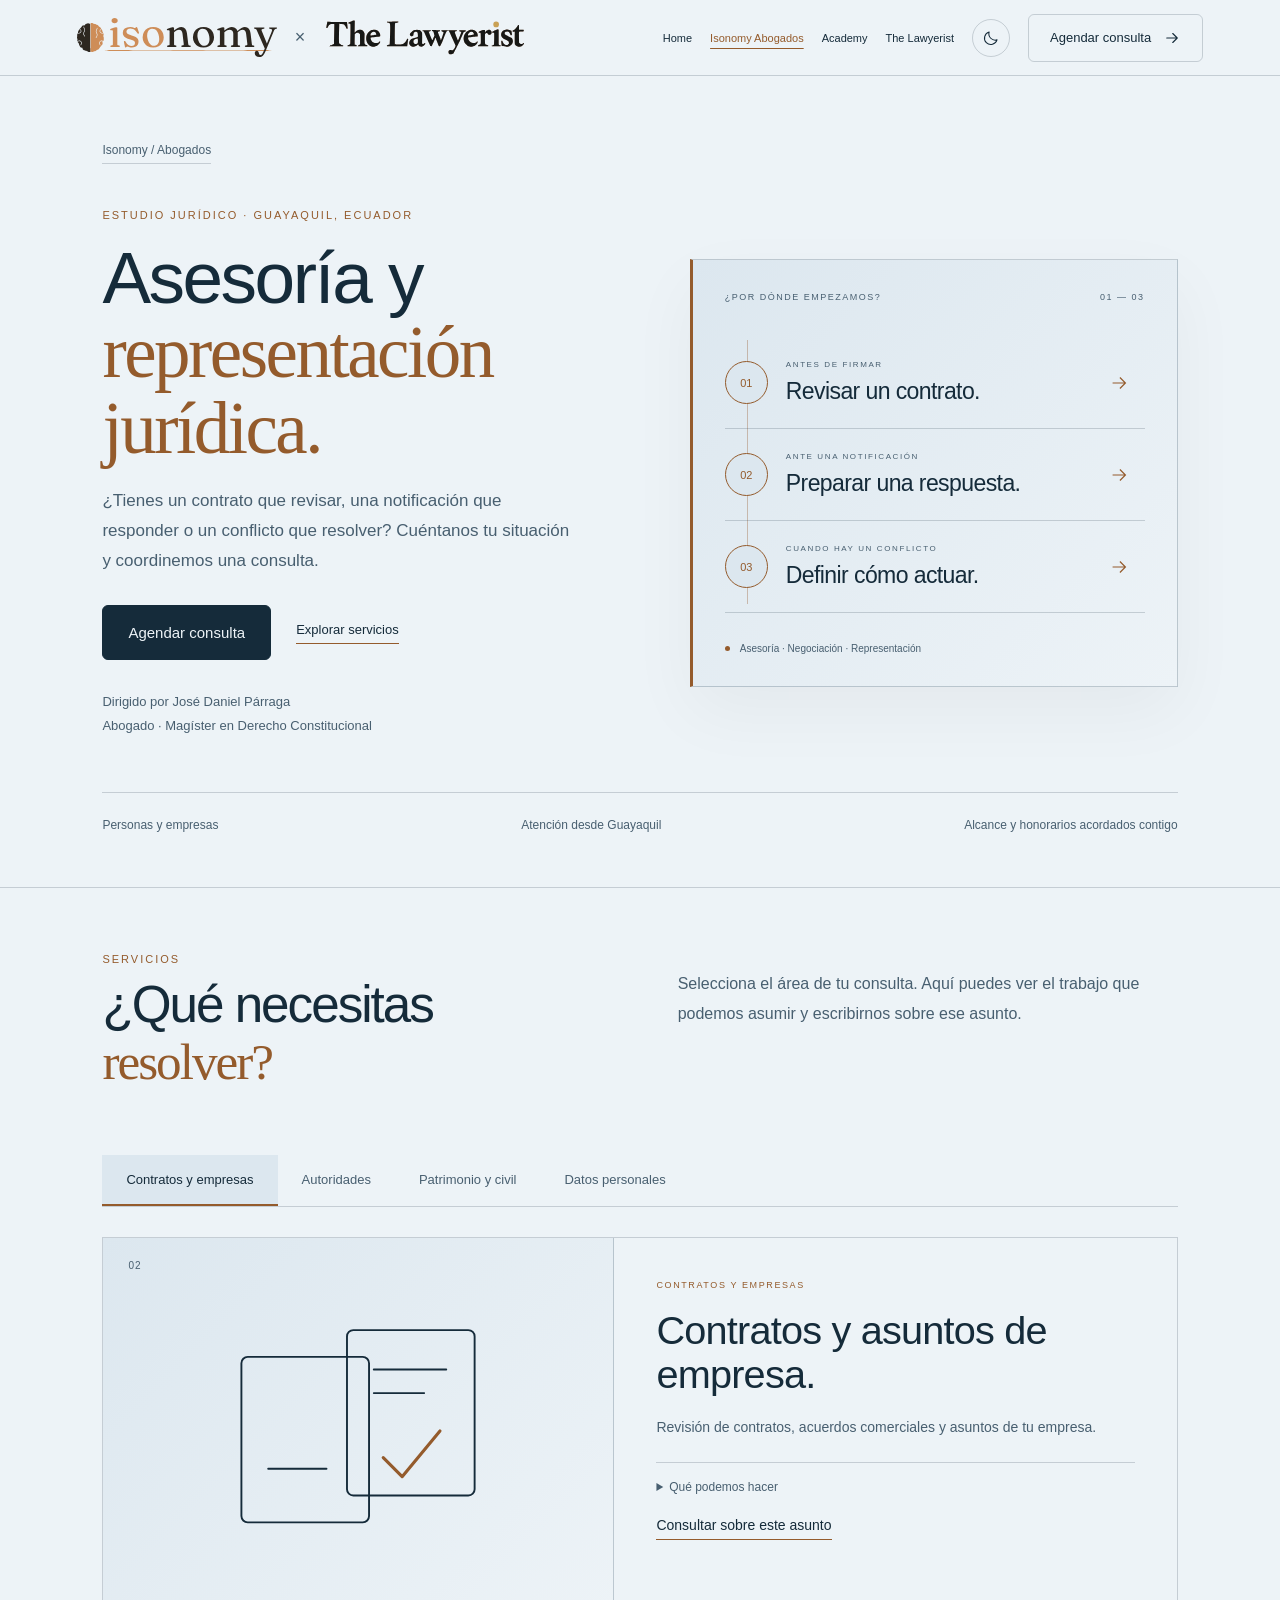
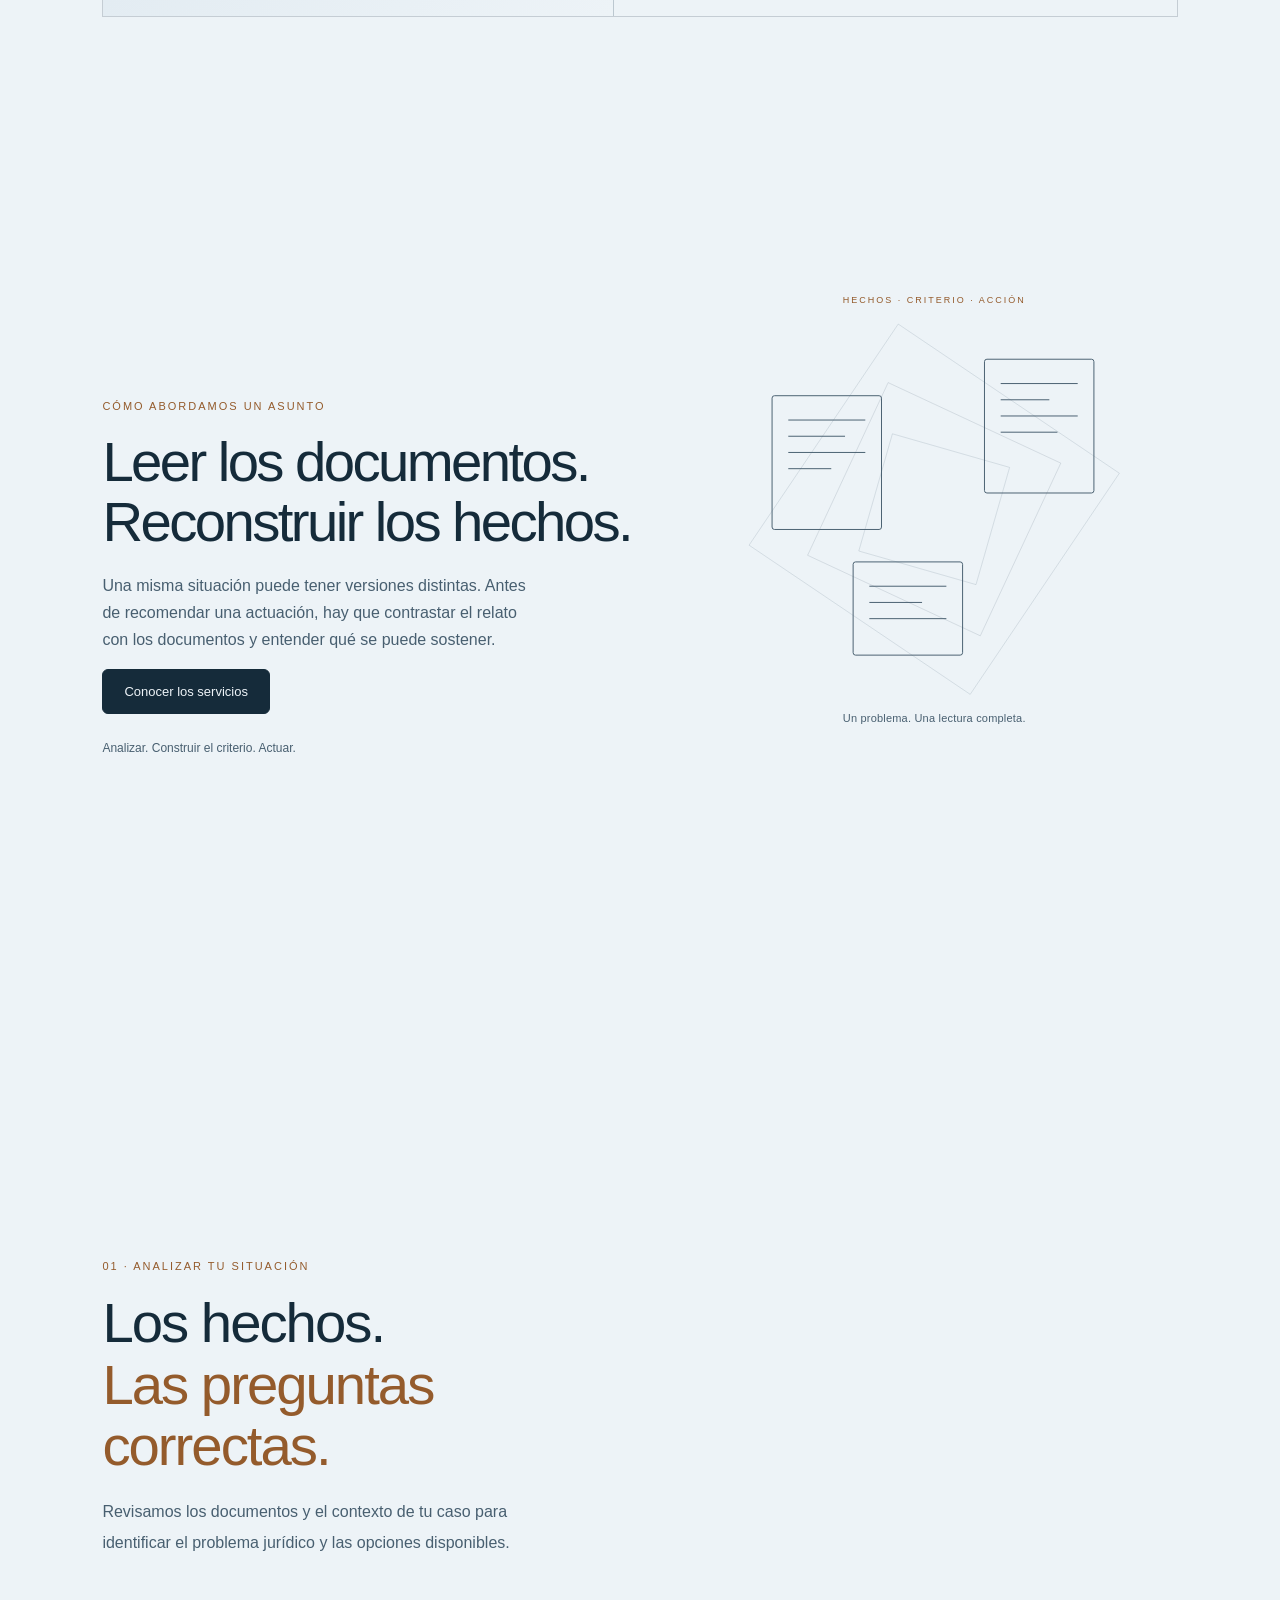
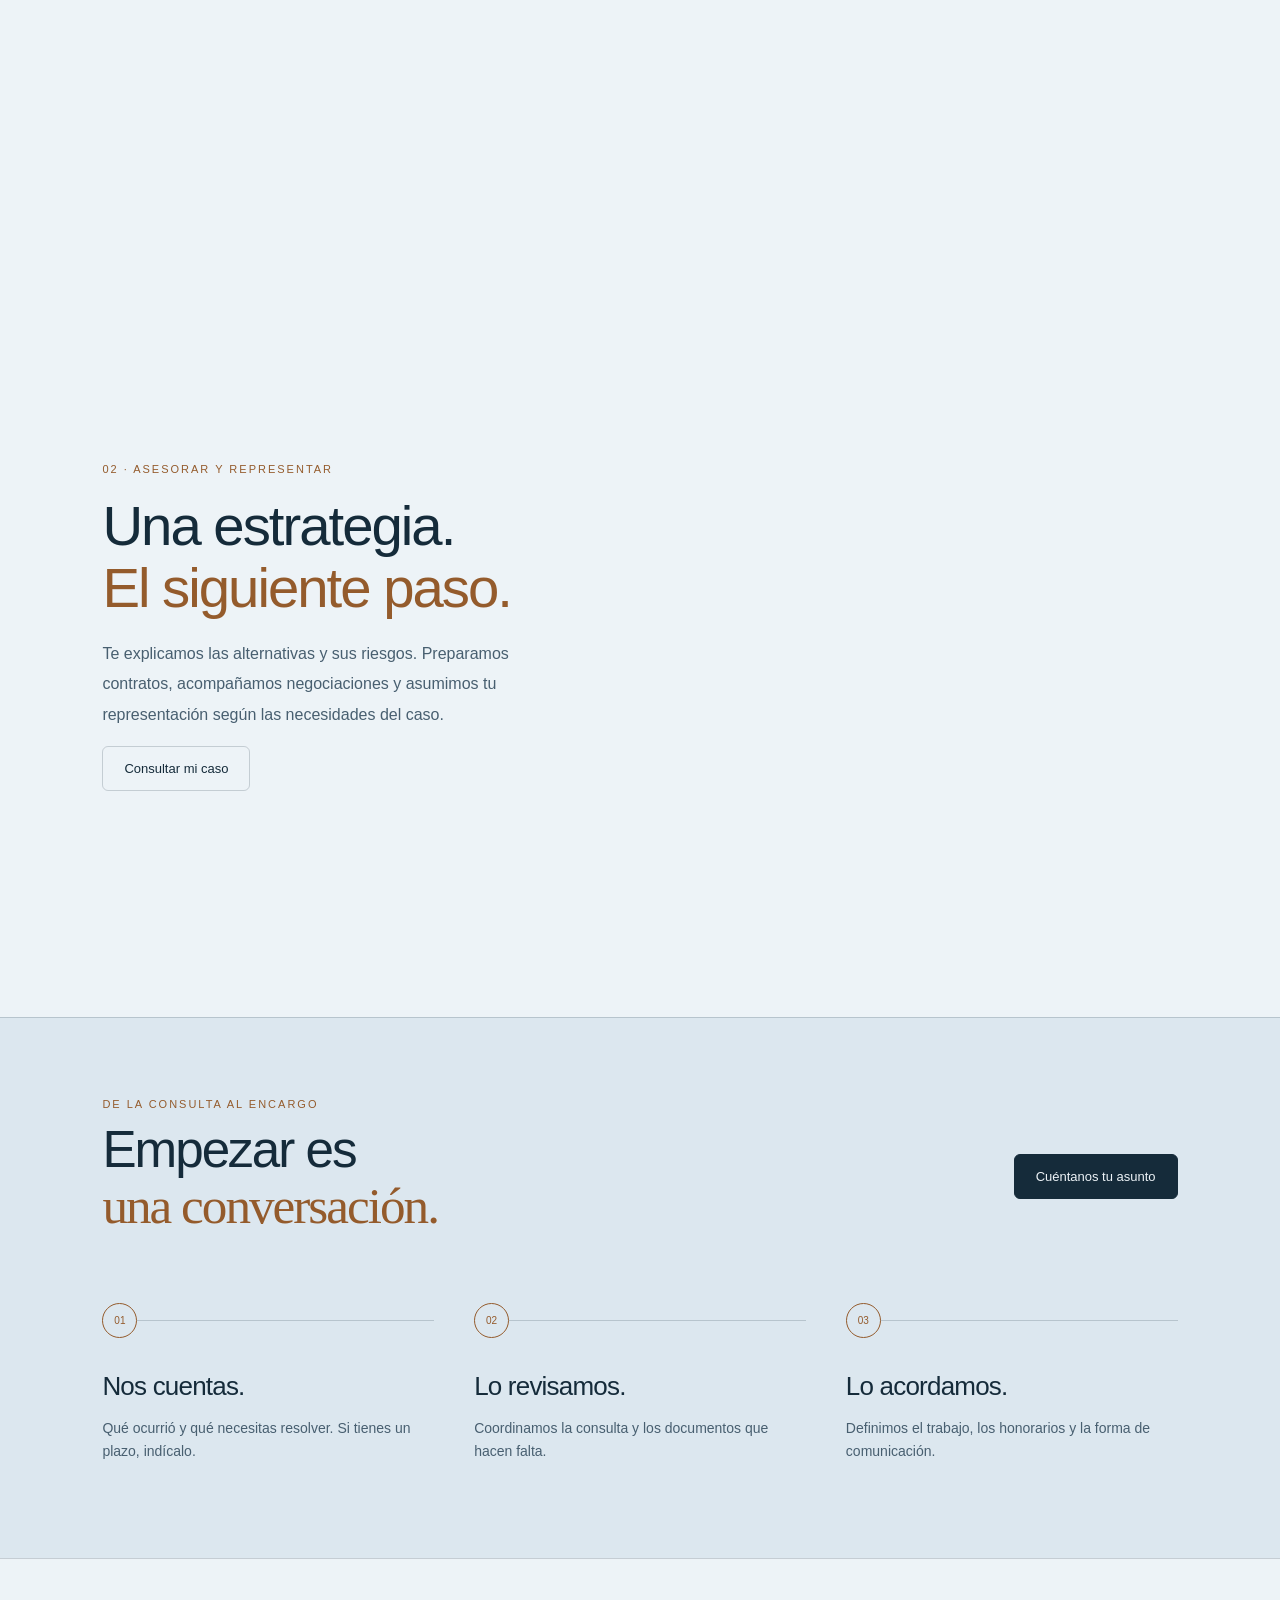
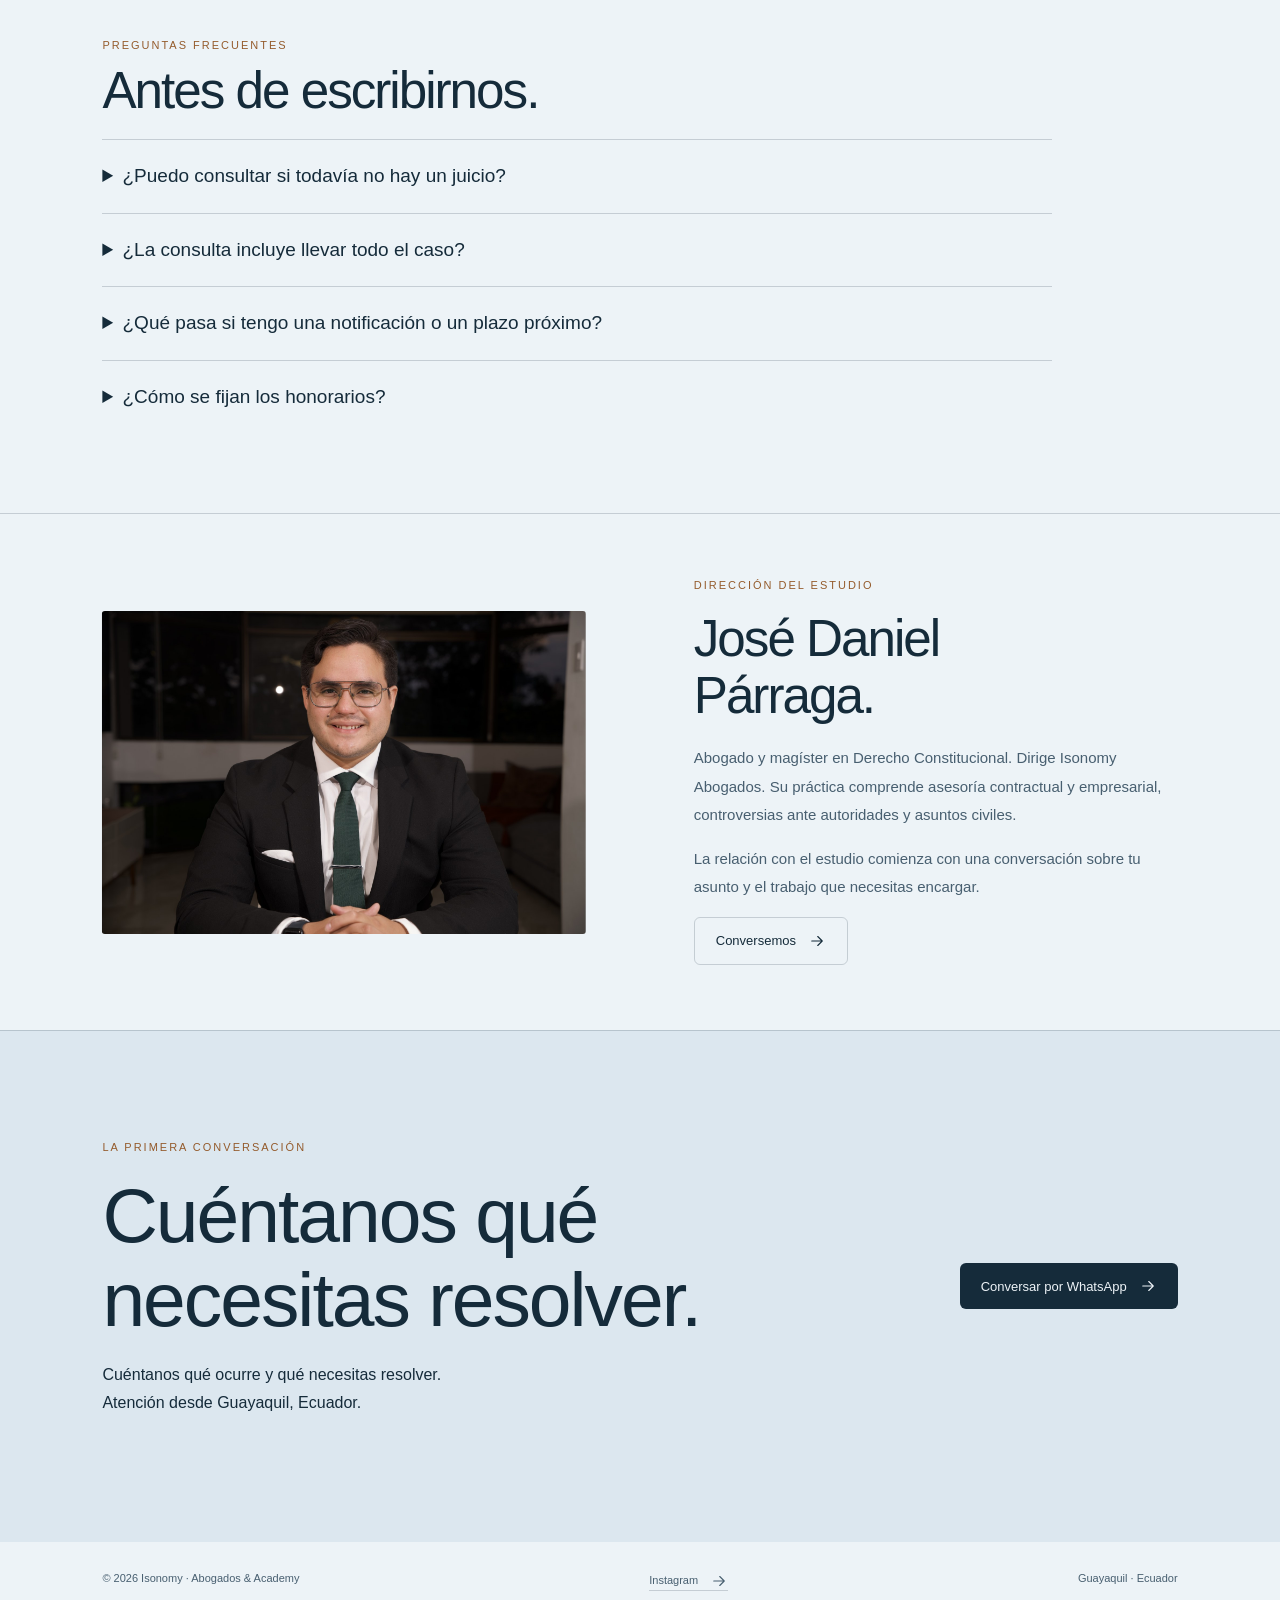
==== commit 784f0079: "Give each Isonomy destination a distinct visual composition" ====
--- a/abogados/index.html
+++ b/abogados/index.html
@@ -48,7 +48,7 @@
 /* Separate destinations, longer reading and explicit service scope. */
 .page-intro{padding:155px 8% 75px;max-width:1400px;margin:auto}.breadcrumb{display:inline-block;color:var(--muted);font-size:12px;margin-bottom:40px;border-bottom:1px solid var(--line);padding-bottom:6px}.page-intro h1{font-size:clamp(44px,6vw,82px);letter-spacing:-3px;max-width:950px;line-height:1.06}.page-intro .intro-text{font-size:19px;line-height:1.75;color:var(--muted);max-width:750px}.page-intro .status{margin-top:15px}.section-jump{display:flex;gap:12px;flex-wrap:wrap;margin-top:30px}.section-jump a{padding:10px 0;margin-right:18px;border-bottom:1px solid var(--line);font-size:13px}.reading-section{padding:80px 8%;border-top:1px solid var(--line)}.reading-section .section-head{display:grid;grid-template-columns:1fr 1fr;gap:7%;align-items:start;margin-bottom:45px}.reading-section h2{font-size:clamp(34px,4vw,55px);margin-top:12px}.reading-section p{font-size:16px;line-height:1.85;color:var(--muted);max-width:720px}.reading-section h3{font-size:25px;margin:0 0 15px}.detail-grid{display:grid;grid-template-columns:1fr 1fr;gap:40px 65px}.detail-grid article{padding-top:25px;border-top:1px solid var(--line)}.detail-grid p{font-size:15px}.detail-grid ul{padding-left:18px;line-height:1.85;font-size:14px;color:var(--muted)}.plain-list{list-style:none;padding:0;counter-reset:step}.plain-list li{display:grid;grid-template-columns:50px 1fr;gap:15px;padding:25px 0;border-top:1px solid var(--line);counter-increment:step}.plain-list li:before{content:'0' counter(step);font-size:12px;color:var(--copper)}.plain-list strong{font-size:21px;font-weight:400}.plain-list p{font-size:15px;margin:10px 0 0}.faq{max-width:950px}.faq details{border-top:1px solid var(--line);padding:22px 0}.faq summary{font-size:19px;cursor:pointer;line-height:1.5}.faq details p{font-size:15px}.page-note{padding:30px;border-left:2px solid var(--copper);background:var(--panel);margin-top:30px}.page-note p{margin:0}.reading-section.tinted{background:var(--panel)}.gateway h1{max-width:1000px}.gateway-context{max-width:730px;padding:20px 0;color:var(--muted);line-height:1.85}.gateway-doors .area-door h2 br{display:block}.page-intro+.scroll-story .hero-row{min-height:80svh;padding-top:60px}.links a[aria-current=page]{color:var(--copper);text-decoration:underline;text-underline-offset:6px}footer a{border-bottom:1px solid var(--line)}
 @media(max-width:650px){.page-intro{padding:135px 7% 50px}.page-intro h1{font-size:43px;letter-spacing:-1.8px}.page-intro .intro-text{font-size:17px}.breadcrumb{margin-bottom:28px}.reading-section{padding:55px 7%}.reading-section .section-head,.detail-grid{grid-template-columns:1fr;gap:22px}.reading-section .section-head{margin-bottom:25px}.reading-section p{font-size:15px}.detail-grid{gap:30px}.reading-section h2{font-size:36px}.plain-list li{grid-template-columns:30px 1fr}.page-note{padding:20px}.page-intro+.scroll-story .hero-row{min-height:auto;padding-top:35px}.faq summary{font-size:18px}}
-</style><link rel="stylesheet" href="/assets/page-identities.css?v=2"><link rel="stylesheet" href="/assets/practice-visual.css?v=1"><link rel="stylesheet" href="/assets/typography.css?v=2"></head><body class="page-practice"><nav><div class="collaboration"><a class="brand" href="/" aria-label="Isonomy, inicio"><span class="theme-logo isonomy-lockup"><img class="logo-dark" src="/assets/brand-1bfff3ba1e45.svg" alt="Isonomy"><img class="logo-light" src="/assets/brand-79583df23917.svg" alt="Isonomy"></span></a><span class="brand-separator" aria-hidden="true">×</span><a class="partner-brand" href="/the-lawyerist/" aria-label="The Lawyerist, marca personal de José Daniel Párraga"><span class="theme-logo lawyerist-lockup"><img class="logo-dark" src="/assets/brand-9d007f1f7aeb.svg" alt="The Lawyerist"><img class="logo-light" src="/assets/brand-e1b86bc1aedf.svg" alt="The Lawyerist"></span></a></div><button class="menu-toggle" type="button" aria-label="Abrir menú" aria-expanded="false" aria-controls="site-links"><span></span><span></span></button><div class="links" id="site-links"><a href="/">Home</a><a aria-current="page" href="/abogados/">Isonomy Abogados</a><a href="/academy/">Academy</a><a href="/the-lawyerist/">The Lawyerist</a><button class="theme-toggle" type="button" aria-label="Cambiar a modo claro" title="Cambiar a modo claro"><svg class="theme-sun" viewBox="0 0 24 24" fill="none" aria-hidden="true"><circle cx="12" cy="12" r="3.5"/><path d="M12 2v2m0 16v2M2 12h2m16 0h2M5 5l1.4 1.4m11.2 11.2L19 19M5 19l1.4-1.4M17.6 6.4L19 5"/></svg><svg class="theme-moon" viewBox="0 0 24 24" fill="none" aria-hidden="true"><path d="M20 14.5A8.5 8.5 0 019.5 4 8.5 8.5 0 1020 14.5z"/></svg></button><a class="button" href="/abogados/#contacto">Agendar consulta<svg class="link-icon" viewBox="0 0 24 24" fill="none" aria-hidden="true"><path d="M5 12h14M13 6l6 6-6 6" stroke="currentColor" stroke-width="1.5" stroke-linecap="round" stroke-linejoin="round"/></svg></a></div></nav><main><section class="page-intro client-intro visual-hero"><a class="breadcrumb" href="/">Isonomy / Abogados</a><div class="hero-grid"><div class="hero-message"><div class="eyebrow">Estudio jurídico · Guayaquil, Ecuador</div><h1>Tu caso.<br><em>El siguiente paso.</em></h1><p class="intro-text">Asesoría y representación para personas y empresas. Cuéntanos qué necesitas resolver.</p><div class="hero-actions"><a class="button primary" href="https://wa.me/593963894347" target="_blank" rel="noopener noreferrer">Agendar consulta</a><a class="text-link" href="#servicios">Explorar servicios</a></div><p class="contact-hint">Dirigido por José Daniel Párraga<br>Abogado · Magíster en Derecho Constitucional</p></div><div class="case-map"><div class="map-caption"><span>¿POR DÓNDE EMPEZAMOS?</span><span aria-hidden="true">01 — 03</span></div><div class="map-line" aria-hidden="true"></div><a class="case-route" href="#contratos"><span class="route-mark">01</span><span><small>ANTES DE FIRMAR</small><strong>Revisar un contrato.</strong></span><svg viewBox="0 0 24 24" fill="none" aria-hidden="true"><path d="M5 12h14m-6-6 6 6-6 6"/></svg></a><a class="case-route" href="#autoridades"><span class="route-mark">02</span><span><small>ANTE UNA NOTIFICACIÓN</small><strong>Preparar una respuesta.</strong></span><svg viewBox="0 0 24 24" fill="none" aria-hidden="true"><path d="M5 12h14m-6-6 6 6-6 6"/></svg></a><a class="case-route" href="#patrimonio"><span class="route-mark">03</span><span><small>CUANDO HAY UN CONFLICTO</small><strong>Definir cómo actuar.</strong></span><svg viewBox="0 0 24 24" fill="none" aria-hidden="true"><path d="M5 12h14m-6-6 6 6-6 6"/></svg></a><div class="map-footer"><i aria-hidden="true"></i>Asesoría · Negociación · Representación</div></div></div><div class="practice-assurance"><span>Personas y empresas</span><span>Atención desde Guayaquil</span><span>Alcance y honorarios acordados contigo</span></div></section><section class="reading-section visual-services" id="servicios"><div class="section-head"><div><div class="eyebrow">Servicios</div><h2>Encuentra tu<br><em>punto de partida.</em></h2></div><p>Elige el área que se acerca a tu asunto. Podemos empezar con una consulta o la revisión de un documento.</p></div><div class="service-cards"><article class="service-card" id="autoridades"><div class="service-art"><span class="service-index">01</span><svg class="service-illustration" viewBox="0 0 220 165" fill="none" aria-hidden="true"><rect x="62" y="25" width="80" height="108" rx="4"/><path d="M79 48h45M79 62h32M79 77h45"/><circle cx="145" cy="110" r="27"/><path d="M145 96v17m0 7v1"/></svg></div><div class="service-body"><div class="eyebrow">Autoridades y procedimientos</div><h3>Una notificación.<br>Una respuesta.</h3><p>Descargos, impugnaciones y controversias con autoridades.</p><details class="service-detail"><summary>Qué podemos hacer</summary><ul><li>Revisión de actuaciones y antecedentes del procedimiento.</li><li>Preparación de respuestas, descargos e impugnaciones.</li><li>Evaluación de las vías administrativas, judiciales o constitucionales aplicables.</li></ul></details><a class="service-action" href="https://wa.me/593963894347?text=Hola%2C%20quisiera%20consultar%20sobre%20una%20notificaci%C3%B3n%20o%20conflicto%20con%20una%20autoridad." target="_blank" rel="noopener noreferrer">Consultar sobre este asunto</a></div></article><article class="service-card" id="contratos"><div class="service-art"><span class="service-index">02</span><svg class="service-illustration" viewBox="0 0 220 165" fill="none" aria-hidden="true"><rect x="36" y="38" width="81" height="105" rx="4"/><rect x="103" y="21" width="81" height="105" rx="4"/><path d="M120 46h46m-46 15h32M53 109h37"/><path class="art-accent" d="M126 102l12 12 24-29"/></svg></div><div class="service-body"><div class="eyebrow">Contratos y empresas</div><h3>Un acuerdo.<br>Los términos claros.</h3><p>Revisión de contratos, acuerdos comerciales y asuntos de tu empresa.</p><details class="service-detail"><summary>Qué podemos hacer</summary><ul><li>Elaboración y revisión de contratos.</li><li>Asesoría en asuntos societarios y relaciones comerciales.</li><li>Negociación y revisión de riesgos laborales y operativos.</li></ul></details><a class="service-action" href="https://wa.me/593963894347?text=Hola%2C%20quisiera%20consultar%20sobre%20un%20contrato%20o%20asunto%20de%20mi%20empresa." target="_blank" rel="noopener noreferrer">Consultar sobre este asunto</a></div></article><article class="service-card" id="patrimonio"><div class="service-art"><span class="service-index">03</span><svg class="service-illustration" viewBox="0 0 220 165" fill="none" aria-hidden="true"><path d="M42 86L105 36l63 50v60H42z"/><path d="M91 145v-40h28v40M68 91h15v16H68"/><circle class="art-accent" cx="173" cy="51" r="19"/><path d="M173 42v18m-9-9h18"/></svg></div><div class="service-body"><div class="eyebrow">Patrimonio y asuntos civiles</div><h3>Tu patrimonio.<br>Tus decisiones.</h3><p>Bienes, herencias, obligaciones y acuerdos que no se cumplen.</p><details class="service-detail"><summary>Qué podemos hacer</summary><ul><li>Análisis de derechos y obligaciones sobre bienes.</li><li>Asesoría en asuntos sucesorios.</li><li>Negociación y representación en controversias civiles.</li></ul></details><a class="service-action" href="https://wa.me/593963894347?text=Hola%2C%20quisiera%20consultar%20sobre%20un%20asunto%20de%20bienes%2C%20herencia%20u%20obligaciones." target="_blank" rel="noopener noreferrer">Consultar sobre este asunto</a></div></article><article class="service-card" id="datos"><div class="service-art"><span class="service-index">04</span><svg class="service-illustration" viewBox="0 0 220 165" fill="none" aria-hidden="true"><rect x="67" y="72" width="89" height="70" rx="5"/><path d="M83 72V50a29 29 0 0158 0v22"/><circle class="art-accent" cx="111" cy="103" r="7"/><path d="M111 110v12M37 32h22M37 47h15m124 72h20m-20 15h13"/></svg></div><div class="service-body"><div class="eyebrow">Privacidad y datos personales</div><h3>La información.<br>Su protección.</h3><p>Cláusulas de tratamiento de datos y solicitudes de protección.</p><details class="service-detail"><summary>Qué podemos hacer</summary><ul><li>Revisión de cláusulas y acuerdos de tratamiento de datos.</li><li>Asesoría sobre prácticas de manejo de información.</li><li>Preparación de solicitudes de protección de datos.</li></ul></details><a class="service-action" href="https://wa.me/593963894347?text=Hola%2C%20quisiera%20consultar%20sobre%20protecci%C3%B3n%20de%20datos%20personales." target="_blank" rel="noopener noreferrer">Consultar sobre este asunto</a></div></article></div></section><section class="scroll-story" id="abogados"><div class="story-viewport"><div class="story-narrative"><div class="story-track"><div class="story-row hero-row"><div class="stagecopy"><div class="eyebrow">Cómo abordamos un asunto</div><h2 class="practice-title">Leer los documentos.<br>Reconstruir los hechos.</h2><p>Una misma situación puede tener versiones distintas. Antes de recomendar una actuación, hay que contrastar el relato con los documentos y entender qué se puede sostener.</p><a class="button primary" href="#servicios">Conocer los servicios</a><span class="personal-credit">Analizar. Construir el criterio. Actuar.</span></div></div><div class="story-row process-row"><div class="process-copy"><div class="eyebrow">01 · Analizar tu situación</div><h2>Los hechos.<br><span>Las preguntas correctas.</span></h2><p>Revisamos los documentos y el contexto de tu caso para identificar el problema jurídico y las opciones disponibles.</p></div></div><div class="story-row process-row"><div class="process-copy"><div class="eyebrow">02 · Asesorar y representar</div><h2>Una estrategia.<br><span>El siguiente paso.</span></h2><p>Te explicamos las alternativas y sus riesgos. Preparamos contratos, acompañamos negociaciones y asumimos tu representación según las necesidades del caso.</p><a class="button" href="#contacto">Consultar mi caso</a></div></div></div></div><div class="visual-stage"><div class="scene" aria-hidden="true"><svg class="method-drawing" viewBox="0 0 600 600" fill="none"><defs><linearGradient id="method-line"><stop stop-color="var(--copper)"/><stop offset="1" stop-color="var(--ink)"/></linearGradient></defs><g class="evidence-panels" stroke="currentColor" stroke-width="1.2"><g class="evidence-panel"><rect x="145" y="190" width="135" height="165" rx="3"/><path d="M165 220h95m-95 20h70m-70 20h95m-95 20h53"/></g><g class="evidence-panel"><rect x="320" y="160" width="135" height="165" rx="3"/><path d="M340 190h95m-95 20h60m-60 20h95m-95 20h70"/></g><g class="evidence-panel"><rect x="220" y="330" width="135" height="115" rx="3"/><path d="M240 360h95m-95 20h65m-65 20h95"/></g></g><g class="method-network" stroke="url(#method-line)" stroke-width="1.3"><path d="M155 195L300 300 440 170M300 300L165 430M300 300L430 420"/><circle cx="155" cy="195" r="6"/><circle cx="440" cy="170" r="6"/><circle cx="165" cy="430" r="6"/><circle cx="430" cy="420" r="6"/></g><g class="method-rings" stroke="currentColor" stroke-width="1"><rect class="method-ring" x="125" y="125" width="350" height="350"/><rect class="method-ring" x="175" y="175" width="250" height="250"/><rect class="method-ring" x="220" y="220" width="160" height="160"/></g><path class="method-route" d="M300 300H430V420H515" stroke="var(--copper)" stroke-width="2"/><circle class="route-end" cx="515" cy="420" r="7" fill="var(--copper)"/></svg><span class="theme-logo thinking"><img class="logo-dark" src="/assets/brand-e45cdc6443da.svg" alt=""><img class="logo-light" src="/assets/brand-fac88e68b12c.svg" alt=""></span><div class="method-label">HECHOS · CRITERIO · ACCIÓN</div><div class="scene-caption">Un problema. Una lectura completa.</div></div></div></div></section><section class="reading-section tinted visual-consult" id="consulta"><div class="section-head"><div><div class="eyebrow">De la consulta al encargo</div><h2>Empezar es<br><em>una conversación.</em></h2></div><a class="button primary" href="https://wa.me/593963894347" target="_blank" rel="noopener noreferrer">Cuéntanos tu asunto</a></div><div class="consult-path"><article><span class="step-number">01</span><h3>Nos cuentas.</h3><p>Qué ocurrió y qué necesitas resolver. Si tienes un plazo, indícalo.</p></article><article><span class="step-number">02</span><h3>Lo revisamos.</h3><p>Coordinamos la consulta y los documentos que hacen falta.</p></article><article><span class="step-number">03</span><h3>Lo acordamos.</h3><p>Definimos el trabajo, los honorarios y la forma de comunicación.</p></article></div></section>
+</style><link rel="stylesheet" href="/assets/page-identities.css?v=2"><link rel="stylesheet" href="/assets/practice-visual.css?v=1"><link rel="stylesheet" href="/assets/typography.css?v=2"><link rel="stylesheet" href="/assets/editorial-layout.css?v=1"></head><body class="page-practice"><nav><div class="collaboration"><a class="brand" href="/" aria-label="Isonomy, inicio"><span class="theme-logo isonomy-lockup"><img class="logo-dark" src="/assets/brand-1bfff3ba1e45.svg" alt="Isonomy"><img class="logo-light" src="/assets/brand-79583df23917.svg" alt="Isonomy"></span></a><span class="brand-separator" aria-hidden="true">×</span><a class="partner-brand" href="/the-lawyerist/" aria-label="The Lawyerist, marca personal de José Daniel Párraga"><span class="theme-logo lawyerist-lockup"><img class="logo-dark" src="/assets/brand-9d007f1f7aeb.svg" alt="The Lawyerist"><img class="logo-light" src="/assets/brand-e1b86bc1aedf.svg" alt="The Lawyerist"></span></a></div><button class="menu-toggle" type="button" aria-label="Abrir menú" aria-expanded="false" aria-controls="site-links"><span></span><span></span></button><div class="links" id="site-links"><a href="/">Home</a><a aria-current="page" href="/abogados/">Isonomy Abogados</a><a href="/academy/">Academy</a><a href="/the-lawyerist/">The Lawyerist</a><button class="theme-toggle" type="button" aria-label="Cambiar a modo claro" title="Cambiar a modo claro"><svg class="theme-sun" viewBox="0 0 24 24" fill="none" aria-hidden="true"><circle cx="12" cy="12" r="3.5"/><path d="M12 2v2m0 16v2M2 12h2m16 0h2M5 5l1.4 1.4m11.2 11.2L19 19M5 19l1.4-1.4M17.6 6.4L19 5"/></svg><svg class="theme-moon" viewBox="0 0 24 24" fill="none" aria-hidden="true"><path d="M20 14.5A8.5 8.5 0 019.5 4 8.5 8.5 0 1020 14.5z"/></svg></button><a class="button" href="/abogados/#contacto">Agendar consulta<svg class="link-icon" viewBox="0 0 24 24" fill="none" aria-hidden="true"><path d="M5 12h14M13 6l6 6-6 6" stroke="currentColor" stroke-width="1.5" stroke-linecap="round" stroke-linejoin="round"/></svg></a></div></nav><main><section class="page-intro client-intro visual-hero"><a class="breadcrumb" href="/">Isonomy / Abogados</a><div class="hero-grid"><div class="hero-message"><div class="eyebrow">Estudio jurídico · Guayaquil, Ecuador</div><h1>Asesoría y<br><em>representación jurídica.</em></h1><p class="intro-text">¿Tienes un contrato que revisar, una notificación que responder o un conflicto que resolver? Cuéntanos tu situación y coordinemos una consulta.</p><div class="hero-actions"><a class="button primary" href="https://wa.me/593963894347" target="_blank" rel="noopener noreferrer">Agendar consulta</a><a class="text-link" href="#servicios">Explorar servicios</a></div><p class="contact-hint">Dirigido por José Daniel Párraga<br>Abogado · Magíster en Derecho Constitucional</p></div><div class="case-map"><div class="map-caption"><span>¿POR DÓNDE EMPEZAMOS?</span><span aria-hidden="true">01 — 03</span></div><div class="map-line" aria-hidden="true"></div><a class="case-route" href="#contratos"><span class="route-mark">01</span><span><small>ANTES DE FIRMAR</small><strong>Revisar un contrato.</strong></span><svg viewBox="0 0 24 24" fill="none" aria-hidden="true"><path d="M5 12h14m-6-6 6 6-6 6"/></svg></a><a class="case-route" href="#autoridades"><span class="route-mark">02</span><span><small>ANTE UNA NOTIFICACIÓN</small><strong>Preparar una respuesta.</strong></span><svg viewBox="0 0 24 24" fill="none" aria-hidden="true"><path d="M5 12h14m-6-6 6 6-6 6"/></svg></a><a class="case-route" href="#patrimonio"><span class="route-mark">03</span><span><small>CUANDO HAY UN CONFLICTO</small><strong>Definir cómo actuar.</strong></span><svg viewBox="0 0 24 24" fill="none" aria-hidden="true"><path d="M5 12h14m-6-6 6 6-6 6"/></svg></a><div class="map-footer"><i aria-hidden="true"></i>Asesoría · Negociación · Representación</div></div></div><div class="practice-assurance"><span>Personas y empresas</span><span>Atención desde Guayaquil</span><span>Alcance y honorarios acordados contigo</span></div></section><section class="reading-section visual-services" id="servicios"><div class="section-head"><div><div class="eyebrow">Servicios</div><h2>¿Qué necesitas<br><em>resolver?</em></h2></div><p>Selecciona el área de tu consulta. Aquí puedes ver el trabajo que podemos asumir y escribirnos sobre ese asunto.</p></div><div class="service-selector" role="tablist" aria-label="Áreas de asesoría"><button type="button" role="tab" id="tab-contratos" aria-controls="contratos" aria-selected="false" data-service="contratos">Contratos y empresas</button><button type="button" role="tab" id="tab-autoridades" aria-controls="autoridades" aria-selected="false" data-service="autoridades">Autoridades</button><button type="button" role="tab" id="tab-patrimonio" aria-controls="patrimonio" aria-selected="false" data-service="patrimonio">Patrimonio y civil</button><button type="button" role="tab" id="tab-datos" aria-controls="datos" aria-selected="false" data-service="datos">Datos personales</button></div><div class="service-cards"><article class="service-card" id="autoridades" role="tabpanel" aria-labelledby="tab-autoridades" tabindex="0"><div class="service-art"><span class="service-index">01</span><svg class="service-illustration" viewBox="0 0 220 165" fill="none" aria-hidden="true"><rect x="62" y="25" width="80" height="108" rx="4"/><path d="M79 48h45M79 62h32M79 77h45"/><circle cx="145" cy="110" r="27"/><path d="M145 96v17m0 7v1"/></svg></div><div class="service-body"><div class="eyebrow">Autoridades y procedimientos</div><h3>Notificaciones y controversias.</h3><p>Descargos, impugnaciones y controversias con autoridades.</p><details class="service-detail"><summary>Qué podemos hacer</summary><ul><li>Revisión de actuaciones y antecedentes del procedimiento.</li><li>Preparación de respuestas, descargos e impugnaciones.</li><li>Evaluación de las vías administrativas, judiciales o constitucionales aplicables.</li></ul></details><a class="service-action" href="https://wa.me/593963894347?text=Hola%2C%20quisiera%20consultar%20sobre%20una%20notificaci%C3%B3n%20o%20conflicto%20con%20una%20autoridad." target="_blank" rel="noopener noreferrer">Consultar sobre este asunto</a></div></article><article class="service-card" id="contratos" role="tabpanel" aria-labelledby="tab-contratos" tabindex="0"><div class="service-art"><span class="service-index">02</span><svg class="service-illustration" viewBox="0 0 220 165" fill="none" aria-hidden="true"><rect x="36" y="38" width="81" height="105" rx="4"/><rect x="103" y="21" width="81" height="105" rx="4"/><path d="M120 46h46m-46 15h32M53 109h37"/><path class="art-accent" d="M126 102l12 12 24-29"/></svg></div><div class="service-body"><div class="eyebrow">Contratos y empresas</div><h3>Contratos y asuntos de empresa.</h3><p>Revisión de contratos, acuerdos comerciales y asuntos de tu empresa.</p><details class="service-detail"><summary>Qué podemos hacer</summary><ul><li>Elaboración y revisión de contratos.</li><li>Asesoría en asuntos societarios y relaciones comerciales.</li><li>Negociación y revisión de riesgos laborales y operativos.</li></ul></details><a class="service-action" href="https://wa.me/593963894347?text=Hola%2C%20quisiera%20consultar%20sobre%20un%20contrato%20o%20asunto%20de%20mi%20empresa." target="_blank" rel="noopener noreferrer">Consultar sobre este asunto</a></div></article><article class="service-card" id="patrimonio" role="tabpanel" aria-labelledby="tab-patrimonio" tabindex="0"><div class="service-art"><span class="service-index">03</span><svg class="service-illustration" viewBox="0 0 220 165" fill="none" aria-hidden="true"><path d="M42 86L105 36l63 50v60H42z"/><path d="M91 145v-40h28v40M68 91h15v16H68"/><circle class="art-accent" cx="173" cy="51" r="19"/><path d="M173 42v18m-9-9h18"/></svg></div><div class="service-body"><div class="eyebrow">Patrimonio y asuntos civiles</div><h3>Bienes, herencias y obligaciones.</h3><p>Bienes, herencias, obligaciones y acuerdos que no se cumplen.</p><details class="service-detail"><summary>Qué podemos hacer</summary><ul><li>Análisis de derechos y obligaciones sobre bienes.</li><li>Asesoría en asuntos sucesorios.</li><li>Negociación y representación en controversias civiles.</li></ul></details><a class="service-action" href="https://wa.me/593963894347?text=Hola%2C%20quisiera%20consultar%20sobre%20un%20asunto%20de%20bienes%2C%20herencia%20u%20obligaciones." target="_blank" rel="noopener noreferrer">Consultar sobre este asunto</a></div></article><article class="service-card" id="datos" role="tabpanel" aria-labelledby="tab-datos" tabindex="0"><div class="service-art"><span class="service-index">04</span><svg class="service-illustration" viewBox="0 0 220 165" fill="none" aria-hidden="true"><rect x="67" y="72" width="89" height="70" rx="5"/><path d="M83 72V50a29 29 0 0158 0v22"/><circle class="art-accent" cx="111" cy="103" r="7"/><path d="M111 110v12M37 32h22M37 47h15m124 72h20m-20 15h13"/></svg></div><div class="service-body"><div class="eyebrow">Privacidad y datos personales</div><h3>Protección de datos personales.</h3><p>Cláusulas de tratamiento de datos y solicitudes de protección.</p><details class="service-detail"><summary>Qué podemos hacer</summary><ul><li>Revisión de cláusulas y acuerdos de tratamiento de datos.</li><li>Asesoría sobre prácticas de manejo de información.</li><li>Preparación de solicitudes de protección de datos.</li></ul></details><a class="service-action" href="https://wa.me/593963894347?text=Hola%2C%20quisiera%20consultar%20sobre%20protecci%C3%B3n%20de%20datos%20personales." target="_blank" rel="noopener noreferrer">Consultar sobre este asunto</a></div></article></div></section><section class="scroll-story" id="abogados"><div class="story-viewport"><div class="story-narrative"><div class="story-track"><div class="story-row hero-row"><div class="stagecopy"><div class="eyebrow">Cómo abordamos un asunto</div><h2 class="practice-title">Leer los documentos.<br>Reconstruir los hechos.</h2><p>Una misma situación puede tener versiones distintas. Antes de recomendar una actuación, hay que contrastar el relato con los documentos y entender qué se puede sostener.</p><a class="button primary" href="#servicios">Conocer los servicios</a><span class="personal-credit">Analizar. Construir el criterio. Actuar.</span></div></div><div class="story-row process-row"><div class="process-copy"><div class="eyebrow">01 · Analizar tu situación</div><h2>Los hechos.<br><span>Las preguntas correctas.</span></h2><p>Revisamos los documentos y el contexto de tu caso para identificar el problema jurídico y las opciones disponibles.</p></div></div><div class="story-row process-row"><div class="process-copy"><div class="eyebrow">02 · Asesorar y representar</div><h2>Una estrategia.<br><span>El siguiente paso.</span></h2><p>Te explicamos las alternativas y sus riesgos. Preparamos contratos, acompañamos negociaciones y asumimos tu representación según las necesidades del caso.</p><a class="button" href="#contacto">Consultar mi caso</a></div></div></div></div><div class="visual-stage"><div class="scene" aria-hidden="true"><svg class="method-drawing" viewBox="0 0 600 600" fill="none"><defs><linearGradient id="method-line"><stop stop-color="var(--copper)"/><stop offset="1" stop-color="var(--ink)"/></linearGradient></defs><g class="evidence-panels" stroke="currentColor" stroke-width="1.2"><g class="evidence-panel"><rect x="145" y="190" width="135" height="165" rx="3"/><path d="M165 220h95m-95 20h70m-70 20h95m-95 20h53"/></g><g class="evidence-panel"><rect x="320" y="160" width="135" height="165" rx="3"/><path d="M340 190h95m-95 20h60m-60 20h95m-95 20h70"/></g><g class="evidence-panel"><rect x="220" y="330" width="135" height="115" rx="3"/><path d="M240 360h95m-95 20h65m-65 20h95"/></g></g><g class="method-network" stroke="url(#method-line)" stroke-width="1.3"><path d="M155 195L300 300 440 170M300 300L165 430M300 300L430 420"/><circle cx="155" cy="195" r="6"/><circle cx="440" cy="170" r="6"/><circle cx="165" cy="430" r="6"/><circle cx="430" cy="420" r="6"/></g><g class="method-rings" stroke="currentColor" stroke-width="1"><rect class="method-ring" x="125" y="125" width="350" height="350"/><rect class="method-ring" x="175" y="175" width="250" height="250"/><rect class="method-ring" x="220" y="220" width="160" height="160"/></g><path class="method-route" d="M300 300H430V420H515" stroke="var(--copper)" stroke-width="2"/><circle class="route-end" cx="515" cy="420" r="7" fill="var(--copper)"/></svg><span class="theme-logo thinking"><img class="logo-dark" src="/assets/brand-e45cdc6443da.svg" alt=""><img class="logo-light" src="/assets/brand-fac88e68b12c.svg" alt=""></span><div class="method-label">HECHOS · CRITERIO · ACCIÓN</div><div class="scene-caption">Un problema. Una lectura completa.</div></div></div></div></section><section class="reading-section tinted visual-consult" id="consulta"><div class="section-head"><div><div class="eyebrow">De la consulta al encargo</div><h2>Empezar es<br><em>una conversación.</em></h2></div><a class="button primary" href="https://wa.me/593963894347" target="_blank" rel="noopener noreferrer">Cuéntanos tu asunto</a></div><div class="consult-path"><article><span class="step-number">01</span><h3>Nos cuentas.</h3><p>Qué ocurrió y qué necesitas resolver. Si tienes un plazo, indícalo.</p></article><article><span class="step-number">02</span><h3>Lo revisamos.</h3><p>Coordinamos la consulta y los documentos que hacen falta.</p></article><article><span class="step-number">03</span><h3>Lo acordamos.</h3><p>Definimos el trabajo, los honorarios y la forma de comunicación.</p></article></div></section>
 <section class="reading-section"><div class="eyebrow">Preguntas frecuentes</div><h2>Antes de escribirnos.</h2><div class="faq"><details><summary>¿Puedo consultar si todavía no hay un juicio?</summary><p>Sí. Puedes consultar antes de firmar un contrato, tomar una decisión o iniciar una negociación. No es necesario que exista un proceso.</p></details><details><summary>¿La consulta incluye llevar todo el caso?</summary><p>El alcance se acuerda para cada encargo. Revisar una situación en consulta no equivale a asumir automáticamente una negociación o un procedimiento completo.</p></details><details><summary>¿Qué pasa si tengo una notificación o un plazo próximo?</summary><p>Menciónalo desde el primer contacto, junto con la fecha en que recibiste el documento. La posibilidad de atender el asunto y las actuaciones necesarias deben revisarse con sus antecedentes.</p></details><details><summary>¿Cómo se fijan los honorarios?</summary><p>Dependen del trabajo requerido y del alcance que se acuerde. Puedes consultar por el costo de la atención inicial al contactarnos.</p></details></div></section><section class="content about" id="estudio"><img src="/retrato-2024.jpg" alt="Retrato de José Daniel Párraga con terno oscuro y corbata verde" width="1800" height="1200" loading="lazy" class="mirror"><div class="reveal"><div class="eyebrow">Dirección del estudio</div><h2>José Daniel<br>Párraga.</h2><p>Abogado y magíster en Derecho Constitucional. Dirige Isonomy Abogados. Su práctica comprende asesoría contractual y empresarial, controversias ante autoridades y asuntos civiles.</p><p>La relación con el estudio comienza con una conversación sobre tu asunto y el trabajo que necesitas encargar.</p><a class="button" href="#contacto">Conversemos<svg class="link-icon" viewBox="0 0 24 24" fill="none" aria-hidden="true"><path d="M5 12h14M13 6l6 6-6 6" stroke="currentColor" stroke-width="1.5" stroke-linecap="round" stroke-linejoin="round"/></svg></a></div></section><section class="contact" id="contacto"><div><div class="eyebrow">La primera conversación</div><h2>Cuéntanos qué<br>necesitas resolver.</h2><p>Cuéntanos qué ocurre y qué necesitas resolver.<br>Atención desde Guayaquil, Ecuador.</p></div><a class="button" href="https://wa.me/593963894347" target="_blank" rel="noopener noreferrer">Conversar por WhatsApp<svg class="link-icon" viewBox="0 0 24 24" fill="none" aria-hidden="true"><path d="M5 12h14M13 6l6 6-6 6" stroke="currentColor" stroke-width="1.5" stroke-linecap="round" stroke-linejoin="round"/></svg></a></section></main><footer><span>© 2026 Isonomy · Abogados &amp; Academy</span><a href="https://www.instagram.com/isonomy.ec/">Instagram<svg class="link-icon" viewBox="0 0 24 24" fill="none" aria-hidden="true"><path d="M5 12h14M13 6l6 6-6 6" stroke="currentColor" stroke-width="1.5" stroke-linecap="round" stroke-linejoin="round"/></svg></a><span>Guayaquil · Ecuador</span></footer>
 <script>
 const root=document.documentElement,toggle=document.querySelector('.theme-toggle'),system=matchMedia('(prefers-color-scheme:dark)'),reduced=matchMedia('(prefers-reduced-motion:reduce)');
@@ -69,4 +69,14 @@
 document.querySelectorAll('#site-links a').forEach(a=>a.addEventListener('click',closeMenu));document.addEventListener('keydown',e=>{if(e.key==='Escape')closeMenu()});
 document.querySelectorAll('[data-filter]').forEach(button=>button.addEventListener('click',()=>{document.querySelectorAll('[data-filter]').forEach(b=>b.setAttribute('aria-pressed',String(b===button)));let count=0;document.querySelectorAll('.video-card').forEach(card=>{card.hidden=button.dataset.filter!=='Todos'&&card.dataset.topic!==button.dataset.filter;if(!card.hidden)count++;else card.querySelector('video').pause()});document.querySelector('#video-results').textContent=count+' videos'}));
 document.querySelectorAll('video').forEach(v=>v.addEventListener('play',()=>document.querySelectorAll('video').forEach(other=>{if(other!==v)other.pause()})));
+
+const serviceTabs=[...document.querySelectorAll('[data-service]')],servicePanels=[...document.querySelectorAll('.service-card')];
+if(serviceTabs.length){
+ document.querySelector('.service-cards').classList.add('service-enhanced');
+ function selectService(id){if(!serviceTabs.some(b=>b.dataset.service===id))return;serviceTabs.forEach(b=>{const active=b.dataset.service===id;b.setAttribute('aria-selected',String(active));b.tabIndex=active?0:-1});servicePanels.forEach(p=>p.hidden=p.id!==id)}
+ selectService(servicePanels.some(p=>p.id===location.hash.slice(1))?location.hash.slice(1):'contratos');
+ serviceTabs.forEach((b,i)=>{b.addEventListener('click',()=>selectService(b.dataset.service));b.addEventListener('keydown',e=>{let next=i;if(e.key==='ArrowRight')next=(i+1)%serviceTabs.length;else if(e.key==='ArrowLeft')next=(i+serviceTabs.length-1)%serviceTabs.length;else if(e.key==='Home')next=0;else if(e.key==='End')next=serviceTabs.length-1;else return;e.preventDefault();selectService(serviceTabs[next].dataset.service);serviceTabs[next].focus()})});
+ document.querySelectorAll('.case-route').forEach(a=>a.addEventListener('click',()=>selectService(a.hash.slice(1))));
+ addEventListener('hashchange',()=>selectService(location.hash.slice(1)));
+}
 </script></body></html>
--- a/assets/editorial-layout.css
+++ b/assets/editorial-layout.css
@@ -0,0 +1,51 @@
+/* Four destinations, each with its own visual rhythm. Native graphics and existing media. */
+.portal-hero,.academy-intro,.editorial-hero{padding:155px 8% 65px}
+.portal-hero{display:grid;grid-template-columns:1.15fr 1fr;gap:5%;align-items:center;min-height:80svh}
+.portal-copy h1{font-size:clamp(48px,5.4vw,84px);line-height:1.04;letter-spacing:-3px;margin:25px 0}
+.portal-copy h1 em,.academy-heading h1 em{font-family:Georgia,serif;font-weight:400;color:var(--copper)}
+.portal-copy p{max-width:480px;font-size:17px;line-height:1.75;color:var(--muted)}
+.portal-copy .primary{background:var(--ink);color:var(--bg);border-color:var(--ink)}
+.portal-art{max-width:520px;width:100%;margin:auto}.home-diagram{width:100%;display:block;color:var(--ink)}.home-diagram .art-accent{stroke:var(--copper)}
+.diagram-labels{display:flex;justify-content:space-around;font-size:9px;letter-spacing:2px;color:var(--copper)}.portal-art p{text-align:center;font-size:11px;color:var(--muted);margin-top:20px}
+.portal-paths{display:grid;grid-template-columns:1fr 1fr;gap:22px;margin:0 8% 80px}
+.portal-door{padding:35px 40px;min-height:365px;display:flex;flex-direction:column;border:1px solid #ffffff25;transition:box-shadow .2s}
+.practice-door{background:#172e40;color:#f6f1e9}.portal-door.academy-door{background:#dfe6d8;color:#243e30}
+.door-top,.door-bottom{display:flex;justify-content:space-between;gap:15px;align-items:center;font-size:9px;letter-spacing:1.3px}.door-top .link-icon{width:24px;height:24px}
+.portal-door h2{font-family:Georgia,serif;font-size:clamp(40px,4.5vw,66px);line-height:1.06;font-weight:400;letter-spacing:-1.5px;margin:35px 0 18px}
+.portal-door p{max-width:350px;font-size:15px;line-height:1.65;opacity:.85;margin:0 0 32px}.door-bottom{margin-top:auto;padding-top:18px;border-top:1px solid currentColor}.door-bottom span:first-child{font-size:12px;letter-spacing:0}.portal-door:hover{box-shadow:inset 0 0 0 2px currentColor}
+.personal-bridge{display:grid;grid-template-columns:1fr 1fr;gap:8%;padding:60px 8% 85px;border-top:1px solid var(--line)}
+.personal-bridge h2{font-family:Georgia,serif;font-weight:400;font-size:clamp(38px,4vw,58px);margin:20px 0}.personal-bridge p{max-width:460px;color:var(--muted);font-size:16px;line-height:1.75;margin-bottom:25px}
+.bridge-topics{display:flex;flex-direction:column;justify-content:center;align-items:flex-start}.bridge-topics span{font-family:Georgia,serif;font-size:clamp(32px,4vw,55px);line-height:1.4;border-bottom:1px solid var(--line);width:100%;color:var(--copper)}.bridge-topics span:nth-child(2){padding-left:18%}.bridge-topics span:nth-child(3){padding-left:36%}
+/* Client services: one legible panel at a time; all remain visible without JS. */
+.page-practice .visual-hero h1{font-size:clamp(48px,5.7vw,82px);letter-spacing:-2.5px}.page-practice .visual-hero .intro-text{font-size:17px;line-height:1.75;max-width:480px}
+.page-practice .case-map{background:linear-gradient(135deg,var(--panel),var(--bg));border-radius:0;border-left:3px solid var(--copper)}
+.service-selector{display:flex;flex-wrap:wrap;gap:0;border-bottom:1px solid var(--line);margin-bottom:30px}.service-selector button{font:inherit;font-size:13px;background:none;color:var(--muted);border:0;border-bottom:2px solid transparent;padding:17px 24px;cursor:pointer;min-height:48px}.service-selector button[aria-selected=true]{color:var(--ink);border-bottom-color:var(--copper);background:var(--panel)}
+.service-enhanced{display:block}.service-enhanced .service-card:not([hidden]){display:grid;grid-template-columns:1fr 1.1fr;min-height:380px}.service-card[hidden]{display:none!important}
+.service-enhanced .service-art{height:100%;min-height:330px;border-bottom:0;border-right:1px solid var(--line);background:linear-gradient(135deg,var(--panel),var(--bg))}.service-enhanced .service-illustration{width:80%;height:auto;max-height:260px}.service-enhanced .service-body{padding:42px}.service-enhanced .service-body h3{font-size:clamp(28px,3.1vw,44px);max-width:430px}.service-enhanced .service-body p{max-width:none}.service-enhanced .service-action{font-size:14px;color:var(--ink)}
+/* Academy is an honest preview of its learning spaces, not a fake course catalog. */
+.academy-intro .breadcrumb{margin-bottom:40px}.academy-heading{display:grid;grid-template-columns:1fr 1fr;gap:10%;align-items:end}
+.academy-heading h1{font-size:clamp(48px,5.6vw,82px);line-height:1.05;letter-spacing:-2.6px;margin:20px 0 0}.academy-heading p{font-size:17px;line-height:1.75;color:var(--muted);max-width:480px}.academy-heading .status{margin-top:16px}
+.academy-shelves{display:grid;grid-template-columns:repeat(3,minmax(0,1fr));gap:24px;margin-top:60px}.academy-shelves>a{position:relative;background:var(--panel);border:1px solid var(--line);padding:0 25px 25px;display:block}.shelf-art{margin:0 -25px 25px;border-bottom:1px solid var(--line);background:var(--bg)}
+.edition-art{width:100%;display:block;color:var(--ink)}.edition-art .art-accent{stroke:var(--copper);stroke-width:2}.academy-shelves>a>span{font-size:9px;letter-spacing:1.5px;color:var(--muted)}.academy-shelves h2{font-family:Georgia,serif;font-size:32px;font-weight:400;margin:15px 0 10px}.academy-shelves p{font-size:13px;line-height:1.6;color:var(--muted);max-width:230px}.academy-shelves>a>.link-icon{position:absolute;bottom:25px;right:20px;width:17px}.academy-shelves>a:hover{border-color:var(--copper)}
+.academy-feature{display:grid;grid-template-columns:1fr 1fr;gap:10%;align-items:center;padding:75px 8%;border-top:1px solid var(--line)}
+.feature-copy h2{font-family:Georgia,serif;font-weight:400;font-size:clamp(36px,4vw,58px);line-height:1.1;letter-spacing:-1.4px;margin:20px 0 25px}.feature-copy p{font-size:15px;line-height:1.85;color:var(--muted);max-width:490px}
+.learning-outline{padding:35px;border:1px solid var(--line);background:var(--panel)}.learning-outline>div{display:flex;gap:25px;align-items:center;padding:24px 0;border-bottom:1px solid var(--line)}.learning-outline b{font-size:10px;font-weight:400;color:var(--copper)}.learning-outline>div>span{font-size:23px}.learning-outline small{display:block;font-size:11px;color:var(--muted);margin-top:8px}.outline-note{display:block;font-size:10px;color:var(--muted);margin-top:25px}
+.library-art{display:flex;position:relative;align-items:end;justify-content:center;gap:8px;height:330px;padding:20px;border-bottom:2px solid var(--copper)}.book-spine{height:235px;width:55px;border:1px solid var(--line);background:var(--panel);writing-mode:vertical-rl;padding:25px 20px;font-size:10px;letter-spacing:2px}.book-spine:nth-child(2){height:285px;background:var(--copper);color:var(--bg)}.book-spine:nth-child(3){height:210px}.book-spine.tilted{height:255px;transform:rotate(-12deg);transform-origin:bottom center;margin-left:30px}
+.community-board{border:1px solid var(--line);background:var(--panel)}.board-top,.board-bottom{padding:20px 28px;font-size:9px;letter-spacing:1.4px;color:var(--muted);border-bottom:1px solid var(--line)}.board-bottom{border:0}.board-entry{padding:28px;border-bottom:1px solid var(--line)}.board-entry>span{font-size:9px;letter-spacing:1.6px;color:var(--copper)}.board-entry h3{font-size:23px;font-weight:400;line-height:1.2;margin:15px 0}.board-entry p{font-size:13px;line-height:1.6;color:var(--muted)}
+.academy-now{display:flex;justify-content:space-between;align-items:center;gap:35px;padding:60px 8%;background:var(--panel)}.academy-now h2{font-family:Georgia,serif;font-weight:400;font-size:42px;margin:20px 0}.academy-now p{font-size:15px;line-height:1.7;max-width:530px;color:var(--muted)}.academy-now .button{flex-shrink:0}
+/* Personal brand: an editorial opening with a real video, followed by a browsable collection. */
+.personal-site .lawyerist{padding-top:0}.editorial-hero{padding:150px 0 65px;display:grid;grid-template-columns:1.15fr .85fr;gap:10%;align-items:center}
+.personal-site .editorial-hero h1{font-size:clamp(45px,5vw,74px);letter-spacing:-2px;margin:25px 0}.editorial-copy>p{font-size:17px;line-height:1.75;color:var(--muted);max-width:470px}.personal-site .editorial-copy .section-jump{margin:30px 0 40px}.editorial-topics{display:flex;gap:20px;font-size:10px;letter-spacing:1px;color:var(--muted);border-top:1px solid var(--line);padding-top:18px}.featured-video{max-width:410px;width:100%;margin:auto}.feature-kicker{display:flex;justify-content:space-between;gap:10px;font-size:8px;letter-spacing:1.7px;color:var(--muted);margin-bottom:15px}
+.featured-card .film-preview{aspect-ratio:4/5;border-radius:3px}.featured-card .film-cover{background:#171815;color:#fcf7ec}.featured-card .film-cover>img{height:100%;object-fit:cover;filter:brightness(.85)}.featured-card .film-cover:after{display:block;background:linear-gradient(transparent 38%,#141710 100%)}.featured-card .film-title{color:#fcf7ec;font-size:26px;bottom:85px}.featured-card .film-brand{width:145px}.featured-card .film-brand .logo-dark{display:block!important}.featured-card .film-brand .logo-light{display:none!important}.featured-card .film-play{border-color:#fcf7ec80}.featured-card .film-caption{color:#fcf7ec}
+.personal-site .editorial-heading{display:flex;align-items:center;justify-content:space-between;gap:20px;border-top:1px solid var(--line);padding-top:25px;margin-bottom:25px}.personal-site .video-gallery{gap:30px 24px}.video-meta{display:flex;justify-content:space-between;gap:10px;font-size:8px;letter-spacing:1.2px;color:var(--muted);padding:15px 0}.personal-site .video-card{min-width:0}.personal-site .film-preview{border-radius:3px}.personal-site .film-brand{max-width:145px}.personal-site .film-title{font-size:clamp(20px,2vw,28px)}
+.editorial-channel{display:grid;grid-template-columns:1fr 1fr;gap:10%;padding:30px 0 45px}.editorial-channel h2{font-family:Georgia,serif;font-size:42px;font-weight:400;margin:20px 0}.editorial-channel p{font-size:15px;line-height:1.8;color:var(--muted);max-width:480px}.channel-links>a,.channel-links>div{display:flex;align-items:center;gap:15px;border-bottom:1px solid var(--line);padding:24px 0}.channel-links span{font-size:24px;min-width:110px}.channel-links small{font-size:10px;color:var(--muted);margin-left:auto}.channel-links .link-icon{width:17px}.personal-site .social-list a{padding:25px 0;font-size:18px}.personal-site .social-list small{display:block;font-size:8px;letter-spacing:1.5px;margin-bottom:10px}
+@media(max-width:950px){.portal-hero{gap:3%;grid-template-columns:1.2fr 1fr}.portal-copy h1{font-size:52px;letter-spacing:-2px}.portal-copy .hero-actions{gap:22px}.hero-grid{grid-template-columns:1fr 1fr;gap:5%}.page-practice .visual-hero h1{font-size:54px}.page-practice .case-map{padding:23px}.case-map .case-route strong{font-size:19px}.academy-heading{gap:6%}.academy-shelves{gap:14px}.academy-shelves h2{font-size:28px}.editorial-hero{gap:6%}.personal-site .editorial-hero h1{font-size:49px}.service-selector button{padding:15px}}
+@media(max-width:650px){
+.portal-hero,.academy-intro{padding:135px 7% 45px}.portal-hero{grid-template-columns:1fr;gap:25px;min-height:auto}.portal-copy h1{font-size:43px;letter-spacing:-1.8px;max-width:360px}.portal-copy p{font-size:15px}.portal-copy .primary{width:100%;justify-content:center}.portal-copy .text-link{margin:auto}.portal-art{max-width:300px}.portal-art p{font-size:10px}.diagram-labels{font-size:8px}
+.portal-paths{grid-template-columns:1fr;margin:0 7% 50px;gap:16px}.portal-door{padding:28px;min-height:310px}.portal-door h2{font-size:46px;margin:30px 0 18px}.door-bottom{font-size:7px;gap:10px}.portal-door p{font-size:14px}.personal-bridge{grid-template-columns:1fr;padding:45px 7% 60px;gap:35px}.personal-bridge p{font-size:15px}.bridge-topics{flex-direction:row;gap:10px}.bridge-topics span,.bridge-topics span:nth-child(2),.bridge-topics span:nth-child(3){padding:0;width:auto;flex:1;font-size:25px}
+.hero-grid{grid-template-columns:1fr;gap:30px}.page-practice .visual-hero h1{font-size:46px;letter-spacing:-1.8px;overflow-wrap:normal}.page-practice .visual-hero .intro-text{font-size:16px}.service-selector{display:grid;grid-template-columns:1fr 1fr}.service-selector button{padding:14px 8px;font-size:12px}.service-enhanced .service-card:not([hidden]){grid-template-columns:1fr}.service-enhanced .service-art{min-height:180px;height:180px;border:0;border-bottom:1px solid var(--line)}.service-enhanced .service-illustration{height:150px;max-width:260px}.service-enhanced .service-body{padding:25px}.service-enhanced .service-body h3{font-size:31px}
+.academy-heading{grid-template-columns:1fr;gap:20px}.academy-heading h1{font-size:46px;letter-spacing:-1.8px}.academy-heading p{font-size:15px}.academy-shelves{grid-template-columns:1fr;gap:18px;margin-top:35px}.academy-shelves>a{padding:20px 20px 20px 45%;min-height:165px}.shelf-art{position:absolute;left:0;top:0;bottom:0;width:40%;margin:0;border:0;display:flex;align-items:center}.academy-shelves h2{font-size:28px;margin:12px 0}.academy-shelves p{font-size:12px;max-width:190px;margin:0}.academy-shelves>a>span{font-size:8px}.academy-shelves>a>.link-icon{bottom:13px;right:15px;width:13px}
+.academy-feature{grid-template-columns:1fr;padding:50px 7%;gap:30px}.feature-copy h2{font-size:36px}.feature-copy p{font-size:14px}.academy-feature .feature-copy{order:0}.academy-feature>div:not(.feature-copy){order:1}.learning-outline{padding:25px}.learning-outline>div{padding:20px 0}.library-art{height:280px}.book-spine{width:45px;height:195px;padding:20px 15px;font-size:9px}.book-spine:nth-child(2){height:240px}.book-spine:nth-child(3){height:180px}.book-spine.tilted{height:215px;margin-left:20px}.academy-now{padding:45px 7%;flex-direction:column;align-items:start;gap:15px}.academy-now h2{font-size:36px}.academy-now p{font-size:14px}
+.personal-site .lawyerist{padding-top:0}.editorial-hero{padding:135px 0 45px;grid-template-columns:1fr;gap:35px}.personal-site .editorial-hero h1{font-size:43px}.editorial-copy>p{font-size:15px}.personal-site .editorial-copy .section-jump{margin:25px 0}.featured-video{max-width:330px}.featured-card .film-title{font-size:26px}.personal-site .editorial-heading{font-size:8px;line-height:1.5}.personal-site .video-gallery{grid-template-columns:1fr;gap:24px}.personal-site .video-card{width:100%;max-width:330px}.editorial-channel{grid-template-columns:1fr;gap:20px;padding:15px 0 30px}.editorial-channel h2{font-size:36px}.channel-links span{font-size:23px;min-width:100px}.personal-site .social-list{grid-template-columns:1fr}
+}
+@media(prefers-reduced-motion:reduce){.portal-door{transition:none}}
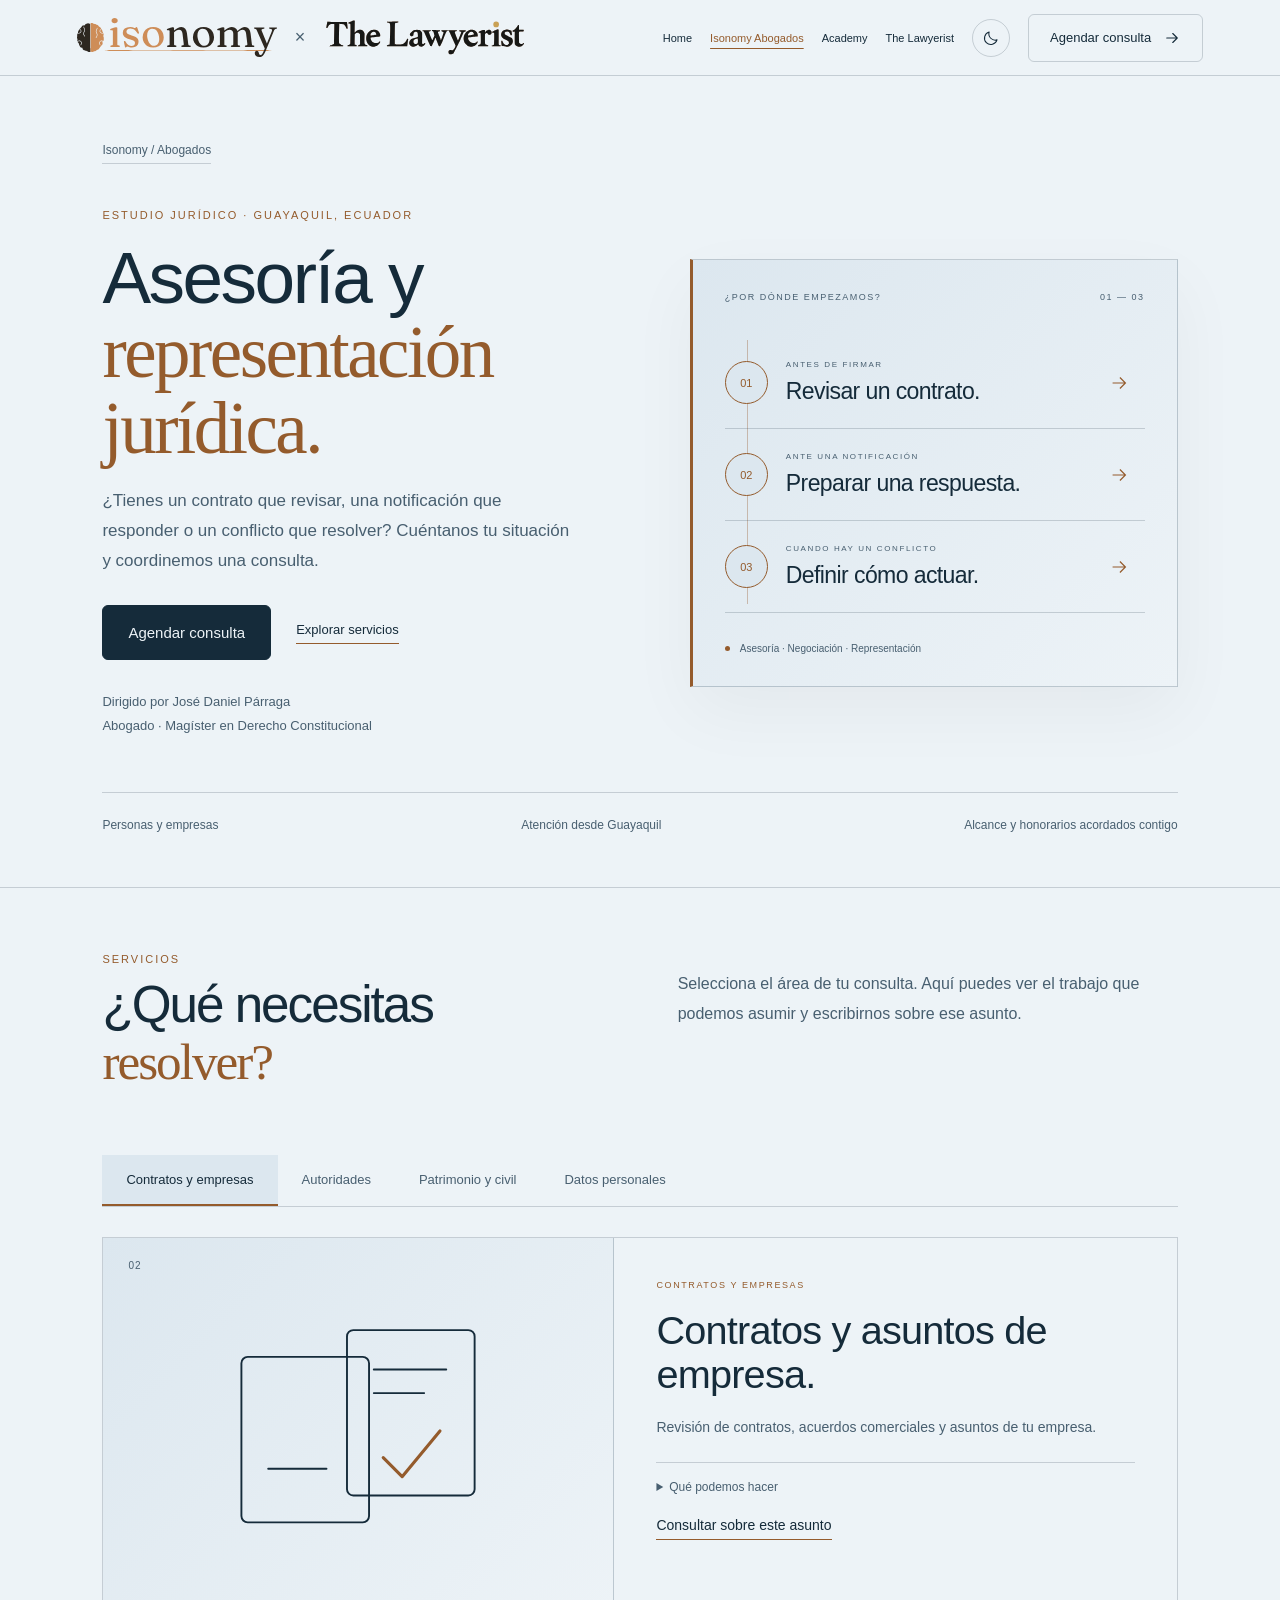
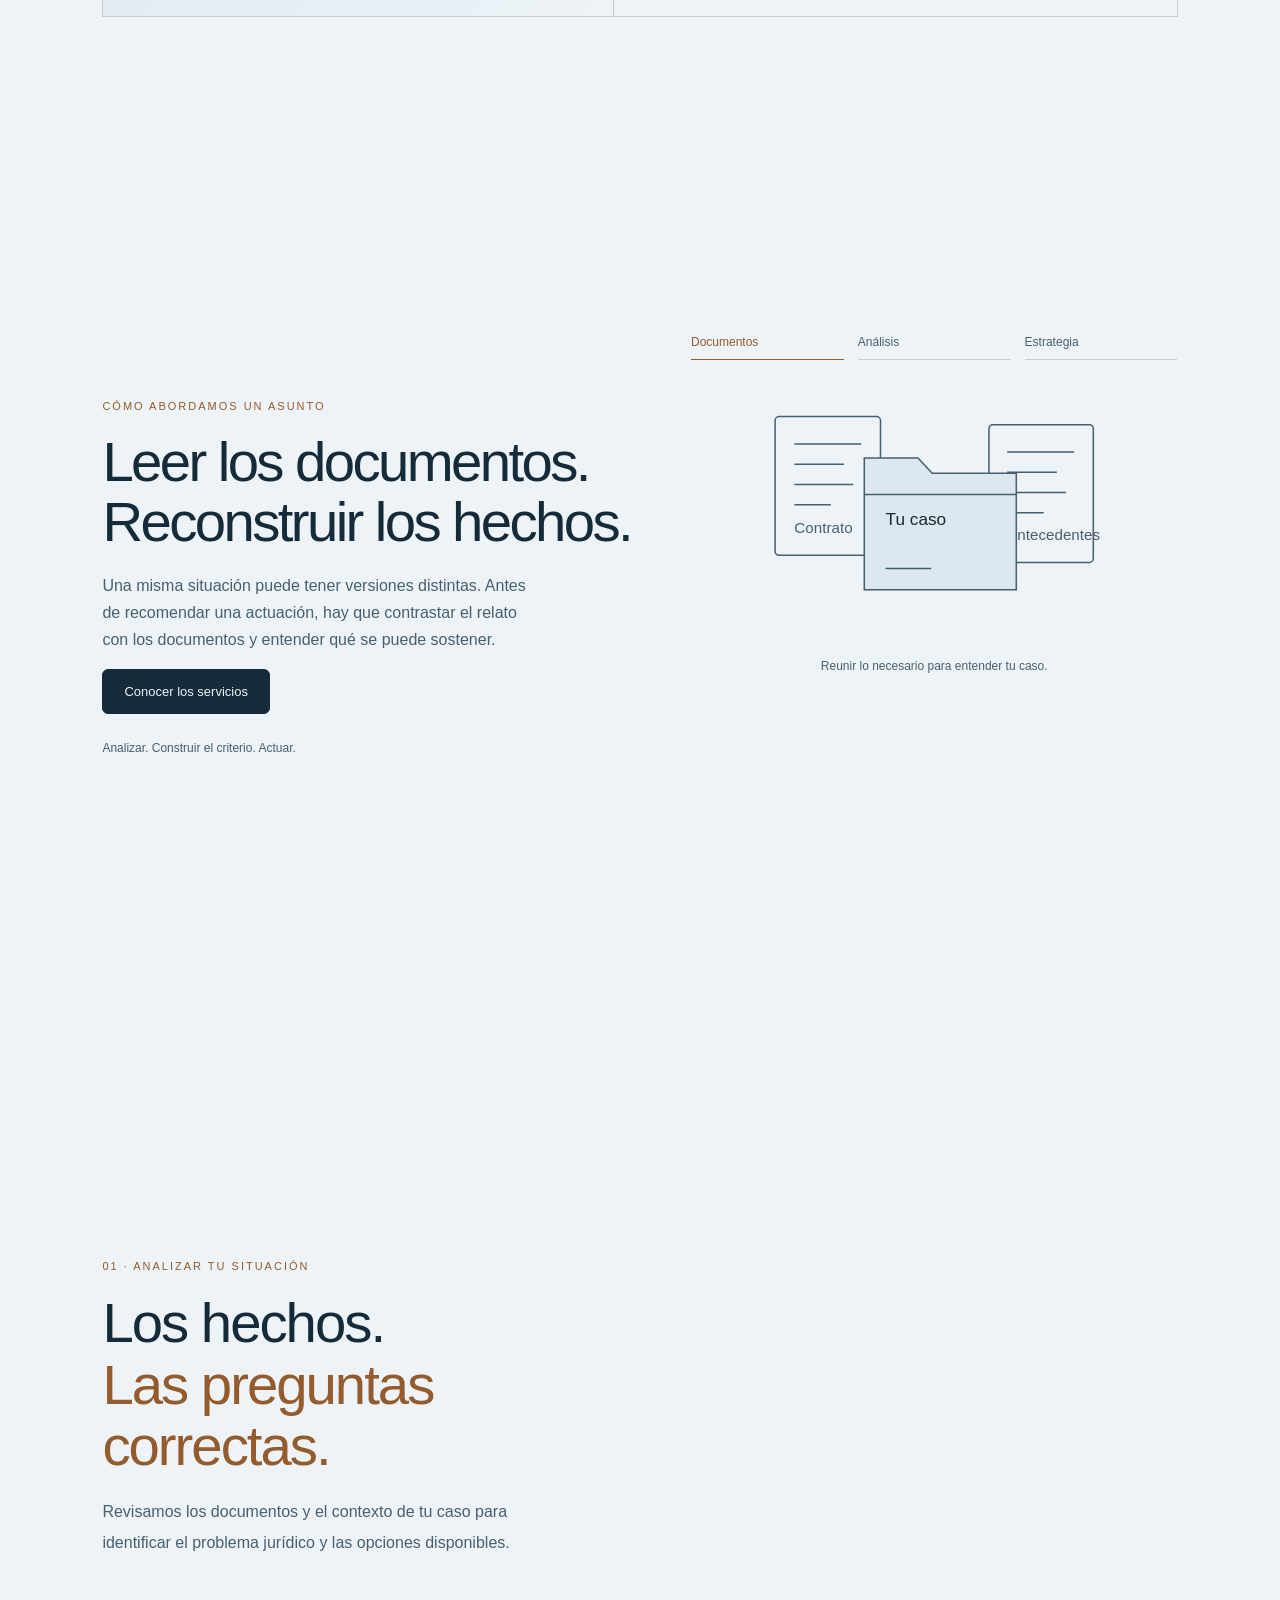
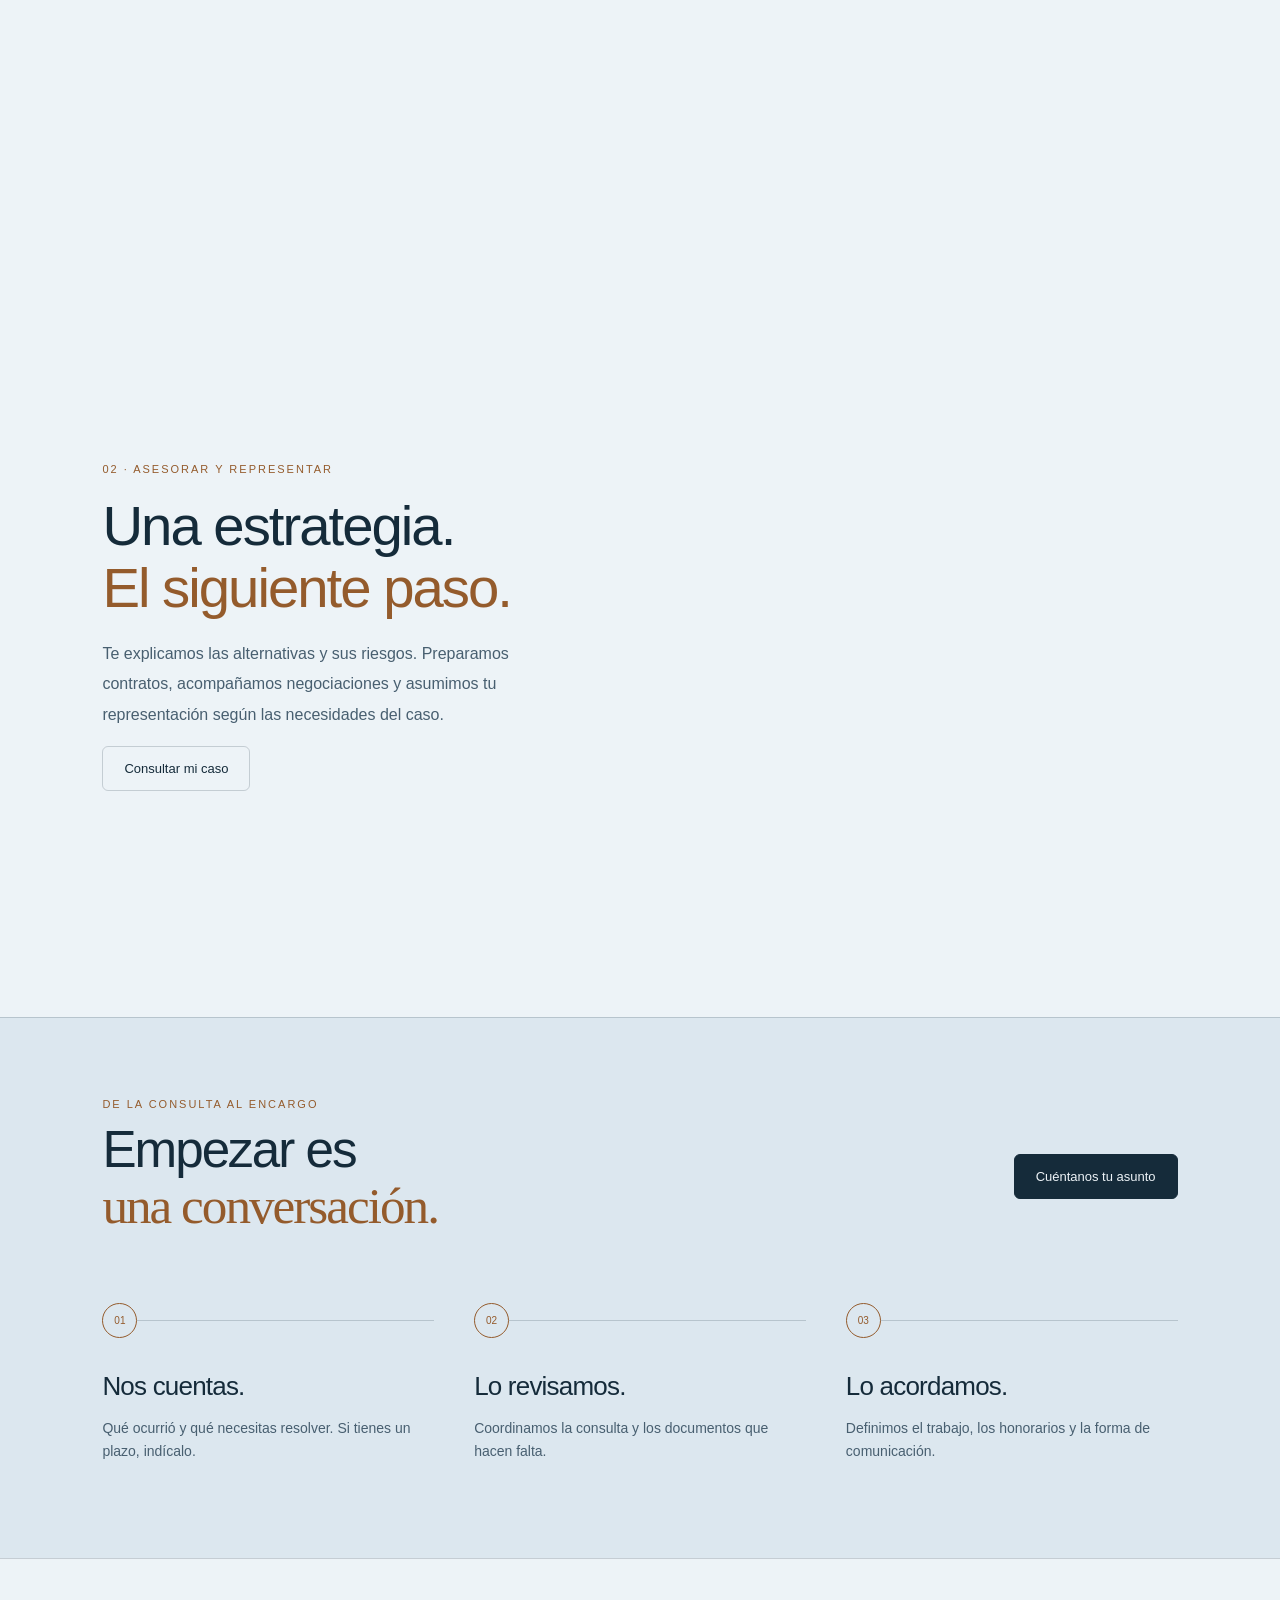
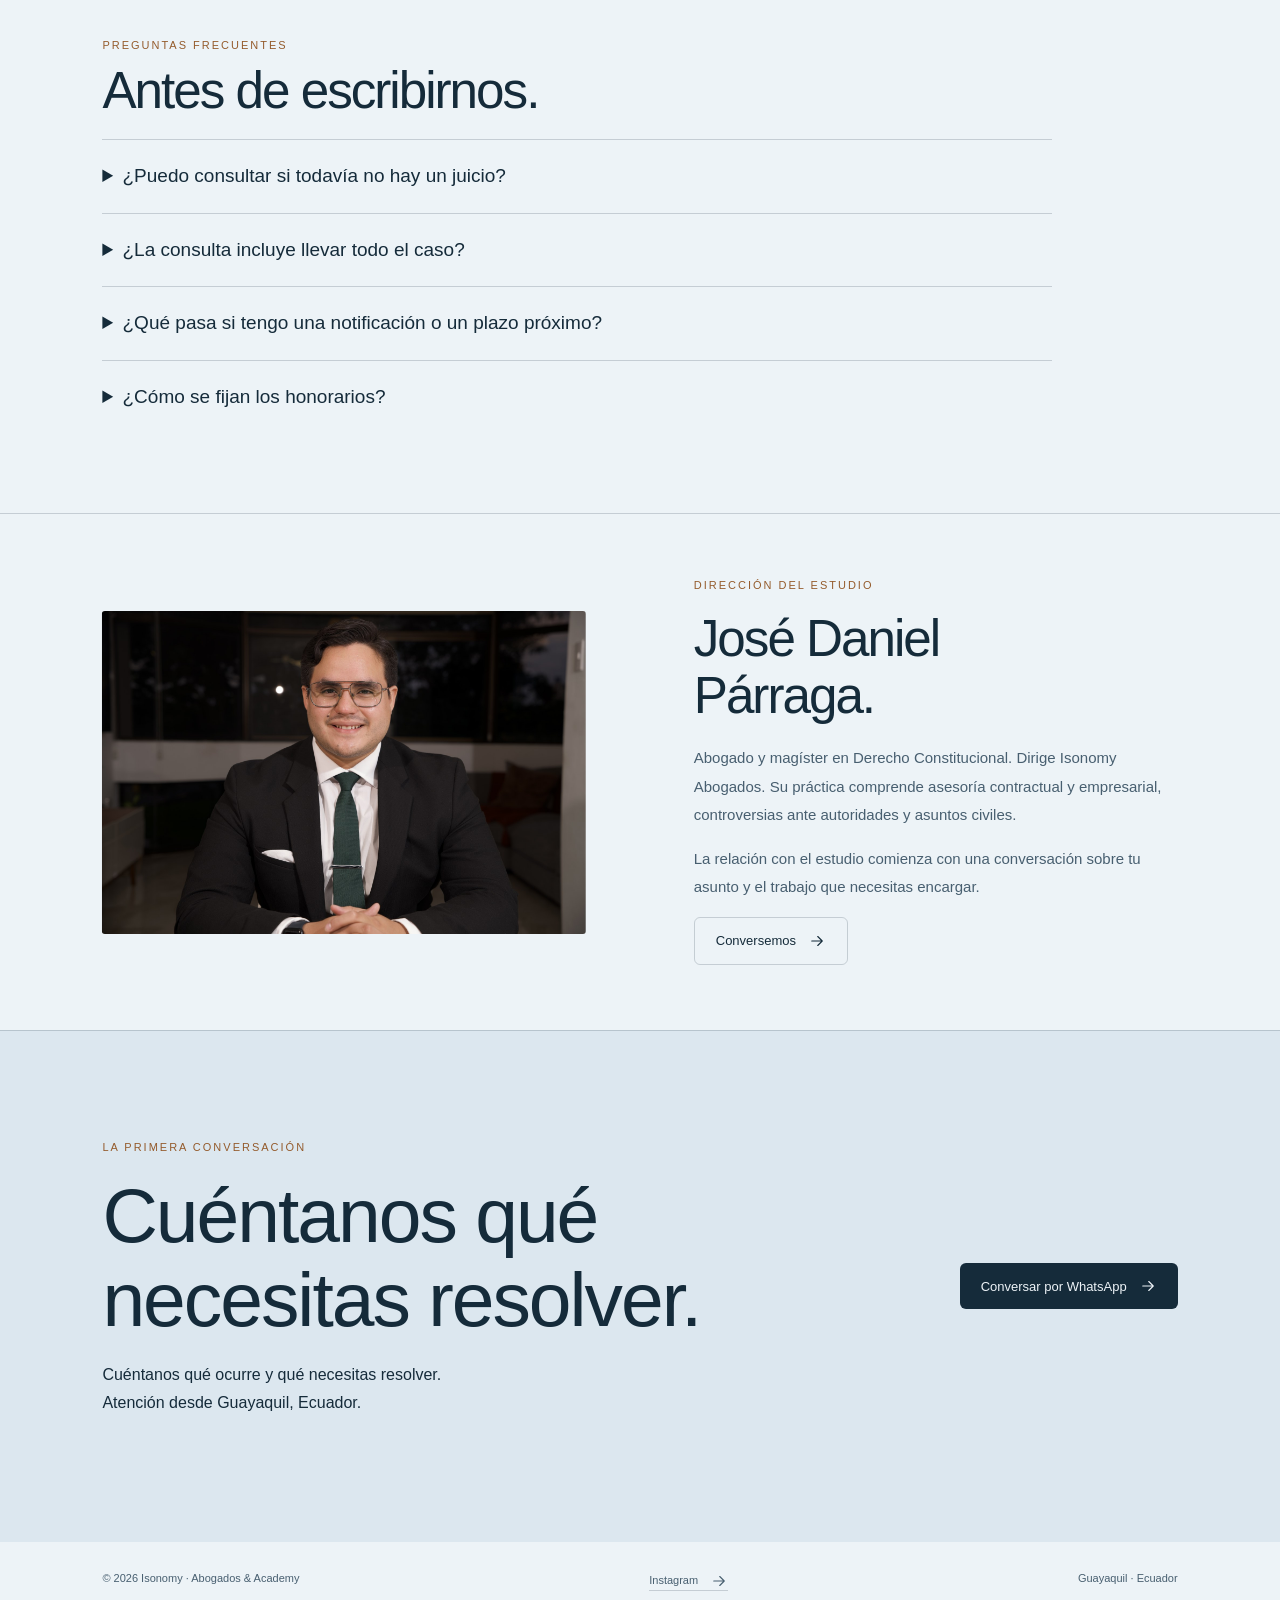
==== commit 968d967b: "Explain Isonomy with scroll-driven brand paths and case-file scenes" ====
--- a/abogados/index.html
+++ b/abogados/index.html
@@ -48,19 +48,20 @@
 /* Separate destinations, longer reading and explicit service scope. */
 .page-intro{padding:155px 8% 75px;max-width:1400px;margin:auto}.breadcrumb{display:inline-block;color:var(--muted);font-size:12px;margin-bottom:40px;border-bottom:1px solid var(--line);padding-bottom:6px}.page-intro h1{font-size:clamp(44px,6vw,82px);letter-spacing:-3px;max-width:950px;line-height:1.06}.page-intro .intro-text{font-size:19px;line-height:1.75;color:var(--muted);max-width:750px}.page-intro .status{margin-top:15px}.section-jump{display:flex;gap:12px;flex-wrap:wrap;margin-top:30px}.section-jump a{padding:10px 0;margin-right:18px;border-bottom:1px solid var(--line);font-size:13px}.reading-section{padding:80px 8%;border-top:1px solid var(--line)}.reading-section .section-head{display:grid;grid-template-columns:1fr 1fr;gap:7%;align-items:start;margin-bottom:45px}.reading-section h2{font-size:clamp(34px,4vw,55px);margin-top:12px}.reading-section p{font-size:16px;line-height:1.85;color:var(--muted);max-width:720px}.reading-section h3{font-size:25px;margin:0 0 15px}.detail-grid{display:grid;grid-template-columns:1fr 1fr;gap:40px 65px}.detail-grid article{padding-top:25px;border-top:1px solid var(--line)}.detail-grid p{font-size:15px}.detail-grid ul{padding-left:18px;line-height:1.85;font-size:14px;color:var(--muted)}.plain-list{list-style:none;padding:0;counter-reset:step}.plain-list li{display:grid;grid-template-columns:50px 1fr;gap:15px;padding:25px 0;border-top:1px solid var(--line);counter-increment:step}.plain-list li:before{content:'0' counter(step);font-size:12px;color:var(--copper)}.plain-list strong{font-size:21px;font-weight:400}.plain-list p{font-size:15px;margin:10px 0 0}.faq{max-width:950px}.faq details{border-top:1px solid var(--line);padding:22px 0}.faq summary{font-size:19px;cursor:pointer;line-height:1.5}.faq details p{font-size:15px}.page-note{padding:30px;border-left:2px solid var(--copper);background:var(--panel);margin-top:30px}.page-note p{margin:0}.reading-section.tinted{background:var(--panel)}.gateway h1{max-width:1000px}.gateway-context{max-width:730px;padding:20px 0;color:var(--muted);line-height:1.85}.gateway-doors .area-door h2 br{display:block}.page-intro+.scroll-story .hero-row{min-height:80svh;padding-top:60px}.links a[aria-current=page]{color:var(--copper);text-decoration:underline;text-underline-offset:6px}footer a{border-bottom:1px solid var(--line)}
 @media(max-width:650px){.page-intro{padding:135px 7% 50px}.page-intro h1{font-size:43px;letter-spacing:-1.8px}.page-intro .intro-text{font-size:17px}.breadcrumb{margin-bottom:28px}.reading-section{padding:55px 7%}.reading-section .section-head,.detail-grid{grid-template-columns:1fr;gap:22px}.reading-section .section-head{margin-bottom:25px}.reading-section p{font-size:15px}.detail-grid{gap:30px}.reading-section h2{font-size:36px}.plain-list li{grid-template-columns:30px 1fr}.page-note{padding:20px}.page-intro+.scroll-story .hero-row{min-height:auto;padding-top:35px}.faq summary{font-size:18px}}
-</style><link rel="stylesheet" href="/assets/page-identities.css?v=2"><link rel="stylesheet" href="/assets/practice-visual.css?v=1"><link rel="stylesheet" href="/assets/typography.css?v=2"><link rel="stylesheet" href="/assets/editorial-layout.css?v=1"></head><body class="page-practice"><nav><div class="collaboration"><a class="brand" href="/" aria-label="Isonomy, inicio"><span class="theme-logo isonomy-lockup"><img class="logo-dark" src="/assets/brand-1bfff3ba1e45.svg" alt="Isonomy"><img class="logo-light" src="/assets/brand-79583df23917.svg" alt="Isonomy"></span></a><span class="brand-separator" aria-hidden="true">×</span><a class="partner-brand" href="/the-lawyerist/" aria-label="The Lawyerist, marca personal de José Daniel Párraga"><span class="theme-logo lawyerist-lockup"><img class="logo-dark" src="/assets/brand-9d007f1f7aeb.svg" alt="The Lawyerist"><img class="logo-light" src="/assets/brand-e1b86bc1aedf.svg" alt="The Lawyerist"></span></a></div><button class="menu-toggle" type="button" aria-label="Abrir menú" aria-expanded="false" aria-controls="site-links"><span></span><span></span></button><div class="links" id="site-links"><a href="/">Home</a><a aria-current="page" href="/abogados/">Isonomy Abogados</a><a href="/academy/">Academy</a><a href="/the-lawyerist/">The Lawyerist</a><button class="theme-toggle" type="button" aria-label="Cambiar a modo claro" title="Cambiar a modo claro"><svg class="theme-sun" viewBox="0 0 24 24" fill="none" aria-hidden="true"><circle cx="12" cy="12" r="3.5"/><path d="M12 2v2m0 16v2M2 12h2m16 0h2M5 5l1.4 1.4m11.2 11.2L19 19M5 19l1.4-1.4M17.6 6.4L19 5"/></svg><svg class="theme-moon" viewBox="0 0 24 24" fill="none" aria-hidden="true"><path d="M20 14.5A8.5 8.5 0 019.5 4 8.5 8.5 0 1020 14.5z"/></svg></button><a class="button" href="/abogados/#contacto">Agendar consulta<svg class="link-icon" viewBox="0 0 24 24" fill="none" aria-hidden="true"><path d="M5 12h14M13 6l6 6-6 6" stroke="currentColor" stroke-width="1.5" stroke-linecap="round" stroke-linejoin="round"/></svg></a></div></nav><main><section class="page-intro client-intro visual-hero"><a class="breadcrumb" href="/">Isonomy / Abogados</a><div class="hero-grid"><div class="hero-message"><div class="eyebrow">Estudio jurídico · Guayaquil, Ecuador</div><h1>Asesoría y<br><em>representación jurídica.</em></h1><p class="intro-text">¿Tienes un contrato que revisar, una notificación que responder o un conflicto que resolver? Cuéntanos tu situación y coordinemos una consulta.</p><div class="hero-actions"><a class="button primary" href="https://wa.me/593963894347" target="_blank" rel="noopener noreferrer">Agendar consulta</a><a class="text-link" href="#servicios">Explorar servicios</a></div><p class="contact-hint">Dirigido por José Daniel Párraga<br>Abogado · Magíster en Derecho Constitucional</p></div><div class="case-map"><div class="map-caption"><span>¿POR DÓNDE EMPEZAMOS?</span><span aria-hidden="true">01 — 03</span></div><div class="map-line" aria-hidden="true"></div><a class="case-route" href="#contratos"><span class="route-mark">01</span><span><small>ANTES DE FIRMAR</small><strong>Revisar un contrato.</strong></span><svg viewBox="0 0 24 24" fill="none" aria-hidden="true"><path d="M5 12h14m-6-6 6 6-6 6"/></svg></a><a class="case-route" href="#autoridades"><span class="route-mark">02</span><span><small>ANTE UNA NOTIFICACIÓN</small><strong>Preparar una respuesta.</strong></span><svg viewBox="0 0 24 24" fill="none" aria-hidden="true"><path d="M5 12h14m-6-6 6 6-6 6"/></svg></a><a class="case-route" href="#patrimonio"><span class="route-mark">03</span><span><small>CUANDO HAY UN CONFLICTO</small><strong>Definir cómo actuar.</strong></span><svg viewBox="0 0 24 24" fill="none" aria-hidden="true"><path d="M5 12h14m-6-6 6 6-6 6"/></svg></a><div class="map-footer"><i aria-hidden="true"></i>Asesoría · Negociación · Representación</div></div></div><div class="practice-assurance"><span>Personas y empresas</span><span>Atención desde Guayaquil</span><span>Alcance y honorarios acordados contigo</span></div></section><section class="reading-section visual-services" id="servicios"><div class="section-head"><div><div class="eyebrow">Servicios</div><h2>¿Qué necesitas<br><em>resolver?</em></h2></div><p>Selecciona el área de tu consulta. Aquí puedes ver el trabajo que podemos asumir y escribirnos sobre ese asunto.</p></div><div class="service-selector" role="tablist" aria-label="Áreas de asesoría"><button type="button" role="tab" id="tab-contratos" aria-controls="contratos" aria-selected="false" data-service="contratos">Contratos y empresas</button><button type="button" role="tab" id="tab-autoridades" aria-controls="autoridades" aria-selected="false" data-service="autoridades">Autoridades</button><button type="button" role="tab" id="tab-patrimonio" aria-controls="patrimonio" aria-selected="false" data-service="patrimonio">Patrimonio y civil</button><button type="button" role="tab" id="tab-datos" aria-controls="datos" aria-selected="false" data-service="datos">Datos personales</button></div><div class="service-cards"><article class="service-card" id="autoridades" role="tabpanel" aria-labelledby="tab-autoridades" tabindex="0"><div class="service-art"><span class="service-index">01</span><svg class="service-illustration" viewBox="0 0 220 165" fill="none" aria-hidden="true"><rect x="62" y="25" width="80" height="108" rx="4"/><path d="M79 48h45M79 62h32M79 77h45"/><circle cx="145" cy="110" r="27"/><path d="M145 96v17m0 7v1"/></svg></div><div class="service-body"><div class="eyebrow">Autoridades y procedimientos</div><h3>Notificaciones y controversias.</h3><p>Descargos, impugnaciones y controversias con autoridades.</p><details class="service-detail"><summary>Qué podemos hacer</summary><ul><li>Revisión de actuaciones y antecedentes del procedimiento.</li><li>Preparación de respuestas, descargos e impugnaciones.</li><li>Evaluación de las vías administrativas, judiciales o constitucionales aplicables.</li></ul></details><a class="service-action" href="https://wa.me/593963894347?text=Hola%2C%20quisiera%20consultar%20sobre%20una%20notificaci%C3%B3n%20o%20conflicto%20con%20una%20autoridad." target="_blank" rel="noopener noreferrer">Consultar sobre este asunto</a></div></article><article class="service-card" id="contratos" role="tabpanel" aria-labelledby="tab-contratos" tabindex="0"><div class="service-art"><span class="service-index">02</span><svg class="service-illustration" viewBox="0 0 220 165" fill="none" aria-hidden="true"><rect x="36" y="38" width="81" height="105" rx="4"/><rect x="103" y="21" width="81" height="105" rx="4"/><path d="M120 46h46m-46 15h32M53 109h37"/><path class="art-accent" d="M126 102l12 12 24-29"/></svg></div><div class="service-body"><div class="eyebrow">Contratos y empresas</div><h3>Contratos y asuntos de empresa.</h3><p>Revisión de contratos, acuerdos comerciales y asuntos de tu empresa.</p><details class="service-detail"><summary>Qué podemos hacer</summary><ul><li>Elaboración y revisión de contratos.</li><li>Asesoría en asuntos societarios y relaciones comerciales.</li><li>Negociación y revisión de riesgos laborales y operativos.</li></ul></details><a class="service-action" href="https://wa.me/593963894347?text=Hola%2C%20quisiera%20consultar%20sobre%20un%20contrato%20o%20asunto%20de%20mi%20empresa." target="_blank" rel="noopener noreferrer">Consultar sobre este asunto</a></div></article><article class="service-card" id="patrimonio" role="tabpanel" aria-labelledby="tab-patrimonio" tabindex="0"><div class="service-art"><span class="service-index">03</span><svg class="service-illustration" viewBox="0 0 220 165" fill="none" aria-hidden="true"><path d="M42 86L105 36l63 50v60H42z"/><path d="M91 145v-40h28v40M68 91h15v16H68"/><circle class="art-accent" cx="173" cy="51" r="19"/><path d="M173 42v18m-9-9h18"/></svg></div><div class="service-body"><div class="eyebrow">Patrimonio y asuntos civiles</div><h3>Bienes, herencias y obligaciones.</h3><p>Bienes, herencias, obligaciones y acuerdos que no se cumplen.</p><details class="service-detail"><summary>Qué podemos hacer</summary><ul><li>Análisis de derechos y obligaciones sobre bienes.</li><li>Asesoría en asuntos sucesorios.</li><li>Negociación y representación en controversias civiles.</li></ul></details><a class="service-action" href="https://wa.me/593963894347?text=Hola%2C%20quisiera%20consultar%20sobre%20un%20asunto%20de%20bienes%2C%20herencia%20u%20obligaciones." target="_blank" rel="noopener noreferrer">Consultar sobre este asunto</a></div></article><article class="service-card" id="datos" role="tabpanel" aria-labelledby="tab-datos" tabindex="0"><div class="service-art"><span class="service-index">04</span><svg class="service-illustration" viewBox="0 0 220 165" fill="none" aria-hidden="true"><rect x="67" y="72" width="89" height="70" rx="5"/><path d="M83 72V50a29 29 0 0158 0v22"/><circle class="art-accent" cx="111" cy="103" r="7"/><path d="M111 110v12M37 32h22M37 47h15m124 72h20m-20 15h13"/></svg></div><div class="service-body"><div class="eyebrow">Privacidad y datos personales</div><h3>Protección de datos personales.</h3><p>Cláusulas de tratamiento de datos y solicitudes de protección.</p><details class="service-detail"><summary>Qué podemos hacer</summary><ul><li>Revisión de cláusulas y acuerdos de tratamiento de datos.</li><li>Asesoría sobre prácticas de manejo de información.</li><li>Preparación de solicitudes de protección de datos.</li></ul></details><a class="service-action" href="https://wa.me/593963894347?text=Hola%2C%20quisiera%20consultar%20sobre%20protecci%C3%B3n%20de%20datos%20personales." target="_blank" rel="noopener noreferrer">Consultar sobre este asunto</a></div></article></div></section><section class="scroll-story" id="abogados"><div class="story-viewport"><div class="story-narrative"><div class="story-track"><div class="story-row hero-row"><div class="stagecopy"><div class="eyebrow">Cómo abordamos un asunto</div><h2 class="practice-title">Leer los documentos.<br>Reconstruir los hechos.</h2><p>Una misma situación puede tener versiones distintas. Antes de recomendar una actuación, hay que contrastar el relato con los documentos y entender qué se puede sostener.</p><a class="button primary" href="#servicios">Conocer los servicios</a><span class="personal-credit">Analizar. Construir el criterio. Actuar.</span></div></div><div class="story-row process-row"><div class="process-copy"><div class="eyebrow">01 · Analizar tu situación</div><h2>Los hechos.<br><span>Las preguntas correctas.</span></h2><p>Revisamos los documentos y el contexto de tu caso para identificar el problema jurídico y las opciones disponibles.</p></div></div><div class="story-row process-row"><div class="process-copy"><div class="eyebrow">02 · Asesorar y representar</div><h2>Una estrategia.<br><span>El siguiente paso.</span></h2><p>Te explicamos las alternativas y sus riesgos. Preparamos contratos, acompañamos negociaciones y asumimos tu representación según las necesidades del caso.</p><a class="button" href="#contacto">Consultar mi caso</a></div></div></div></div><div class="visual-stage"><div class="scene" aria-hidden="true"><svg class="method-drawing" viewBox="0 0 600 600" fill="none"><defs><linearGradient id="method-line"><stop stop-color="var(--copper)"/><stop offset="1" stop-color="var(--ink)"/></linearGradient></defs><g class="evidence-panels" stroke="currentColor" stroke-width="1.2"><g class="evidence-panel"><rect x="145" y="190" width="135" height="165" rx="3"/><path d="M165 220h95m-95 20h70m-70 20h95m-95 20h53"/></g><g class="evidence-panel"><rect x="320" y="160" width="135" height="165" rx="3"/><path d="M340 190h95m-95 20h60m-60 20h95m-95 20h70"/></g><g class="evidence-panel"><rect x="220" y="330" width="135" height="115" rx="3"/><path d="M240 360h95m-95 20h65m-65 20h95"/></g></g><g class="method-network" stroke="url(#method-line)" stroke-width="1.3"><path d="M155 195L300 300 440 170M300 300L165 430M300 300L430 420"/><circle cx="155" cy="195" r="6"/><circle cx="440" cy="170" r="6"/><circle cx="165" cy="430" r="6"/><circle cx="430" cy="420" r="6"/></g><g class="method-rings" stroke="currentColor" stroke-width="1"><rect class="method-ring" x="125" y="125" width="350" height="350"/><rect class="method-ring" x="175" y="175" width="250" height="250"/><rect class="method-ring" x="220" y="220" width="160" height="160"/></g><path class="method-route" d="M300 300H430V420H515" stroke="var(--copper)" stroke-width="2"/><circle class="route-end" cx="515" cy="420" r="7" fill="var(--copper)"/></svg><span class="theme-logo thinking"><img class="logo-dark" src="/assets/brand-e45cdc6443da.svg" alt=""><img class="logo-light" src="/assets/brand-fac88e68b12c.svg" alt=""></span><div class="method-label">HECHOS · CRITERIO · ACCIÓN</div><div class="scene-caption">Un problema. Una lectura completa.</div></div></div></div></section><section class="reading-section tinted visual-consult" id="consulta"><div class="section-head"><div><div class="eyebrow">De la consulta al encargo</div><h2>Empezar es<br><em>una conversación.</em></h2></div><a class="button primary" href="https://wa.me/593963894347" target="_blank" rel="noopener noreferrer">Cuéntanos tu asunto</a></div><div class="consult-path"><article><span class="step-number">01</span><h3>Nos cuentas.</h3><p>Qué ocurrió y qué necesitas resolver. Si tienes un plazo, indícalo.</p></article><article><span class="step-number">02</span><h3>Lo revisamos.</h3><p>Coordinamos la consulta y los documentos que hacen falta.</p></article><article><span class="step-number">03</span><h3>Lo acordamos.</h3><p>Definimos el trabajo, los honorarios y la forma de comunicación.</p></article></div></section>
+</style><link rel="stylesheet" href="/assets/page-identities.css?v=2"><link rel="stylesheet" href="/assets/practice-visual.css?v=1"><link rel="stylesheet" href="/assets/typography.css?v=2"><link rel="stylesheet" href="/assets/editorial-layout.css?v=1"><link rel="stylesheet" href="/assets/meaningful-scroll.css?v=1"></head><body class="page-practice"><nav><div class="collaboration"><a class="brand" href="/" aria-label="Isonomy, inicio"><span class="theme-logo isonomy-lockup"><img class="logo-dark" src="/assets/brand-1bfff3ba1e45.svg" alt="Isonomy"><img class="logo-light" src="/assets/brand-79583df23917.svg" alt="Isonomy"></span></a><span class="brand-separator" aria-hidden="true">×</span><a class="partner-brand" href="/the-lawyerist/" aria-label="The Lawyerist, marca personal de José Daniel Párraga"><span class="theme-logo lawyerist-lockup"><img class="logo-dark" src="/assets/brand-9d007f1f7aeb.svg" alt="The Lawyerist"><img class="logo-light" src="/assets/brand-e1b86bc1aedf.svg" alt="The Lawyerist"></span></a></div><button class="menu-toggle" type="button" aria-label="Abrir menú" aria-expanded="false" aria-controls="site-links"><span></span><span></span></button><div class="links" id="site-links"><a href="/">Home</a><a aria-current="page" href="/abogados/">Isonomy Abogados</a><a href="/academy/">Academy</a><a href="/the-lawyerist/">The Lawyerist</a><button class="theme-toggle" type="button" aria-label="Cambiar a modo claro" title="Cambiar a modo claro"><svg class="theme-sun" viewBox="0 0 24 24" fill="none" aria-hidden="true"><circle cx="12" cy="12" r="3.5"/><path d="M12 2v2m0 16v2M2 12h2m16 0h2M5 5l1.4 1.4m11.2 11.2L19 19M5 19l1.4-1.4M17.6 6.4L19 5"/></svg><svg class="theme-moon" viewBox="0 0 24 24" fill="none" aria-hidden="true"><path d="M20 14.5A8.5 8.5 0 019.5 4 8.5 8.5 0 1020 14.5z"/></svg></button><a class="button" href="/abogados/#contacto">Agendar consulta<svg class="link-icon" viewBox="0 0 24 24" fill="none" aria-hidden="true"><path d="M5 12h14M13 6l6 6-6 6" stroke="currentColor" stroke-width="1.5" stroke-linecap="round" stroke-linejoin="round"/></svg></a></div></nav><main><section class="page-intro client-intro visual-hero"><a class="breadcrumb" href="/">Isonomy / Abogados</a><div class="hero-grid"><div class="hero-message"><div class="eyebrow">Estudio jurídico · Guayaquil, Ecuador</div><h1>Asesoría y<br><em>representación jurídica.</em></h1><p class="intro-text">¿Tienes un contrato que revisar, una notificación que responder o un conflicto que resolver? Cuéntanos tu situación y coordinemos una consulta.</p><div class="hero-actions"><a class="button primary" href="https://wa.me/593963894347" target="_blank" rel="noopener noreferrer">Agendar consulta</a><a class="text-link" href="#servicios">Explorar servicios</a></div><p class="contact-hint">Dirigido por José Daniel Párraga<br>Abogado · Magíster en Derecho Constitucional</p></div><div class="case-map"><div class="map-caption"><span>¿POR DÓNDE EMPEZAMOS?</span><span aria-hidden="true">01 — 03</span></div><div class="map-line" aria-hidden="true"></div><a class="case-route" href="#contratos"><span class="route-mark">01</span><span><small>ANTES DE FIRMAR</small><strong>Revisar un contrato.</strong></span><svg viewBox="0 0 24 24" fill="none" aria-hidden="true"><path d="M5 12h14m-6-6 6 6-6 6"/></svg></a><a class="case-route" href="#autoridades"><span class="route-mark">02</span><span><small>ANTE UNA NOTIFICACIÓN</small><strong>Preparar una respuesta.</strong></span><svg viewBox="0 0 24 24" fill="none" aria-hidden="true"><path d="M5 12h14m-6-6 6 6-6 6"/></svg></a><a class="case-route" href="#patrimonio"><span class="route-mark">03</span><span><small>CUANDO HAY UN CONFLICTO</small><strong>Definir cómo actuar.</strong></span><svg viewBox="0 0 24 24" fill="none" aria-hidden="true"><path d="M5 12h14m-6-6 6 6-6 6"/></svg></a><div class="map-footer"><i aria-hidden="true"></i>Asesoría · Negociación · Representación</div></div></div><div class="practice-assurance"><span>Personas y empresas</span><span>Atención desde Guayaquil</span><span>Alcance y honorarios acordados contigo</span></div></section><section class="reading-section visual-services" id="servicios"><div class="section-head"><div><div class="eyebrow">Servicios</div><h2>¿Qué necesitas<br><em>resolver?</em></h2></div><p>Selecciona el área de tu consulta. Aquí puedes ver el trabajo que podemos asumir y escribirnos sobre ese asunto.</p></div><div class="service-selector" role="tablist" aria-label="Áreas de asesoría"><button type="button" role="tab" id="tab-contratos" aria-controls="contratos" aria-selected="false" data-service="contratos">Contratos y empresas</button><button type="button" role="tab" id="tab-autoridades" aria-controls="autoridades" aria-selected="false" data-service="autoridades">Autoridades</button><button type="button" role="tab" id="tab-patrimonio" aria-controls="patrimonio" aria-selected="false" data-service="patrimonio">Patrimonio y civil</button><button type="button" role="tab" id="tab-datos" aria-controls="datos" aria-selected="false" data-service="datos">Datos personales</button></div><div class="service-cards"><article class="service-card" id="autoridades" role="tabpanel" aria-labelledby="tab-autoridades" tabindex="0"><div class="service-art"><span class="service-index">01</span><svg class="service-illustration" viewBox="0 0 220 165" fill="none" aria-hidden="true"><rect x="62" y="25" width="80" height="108" rx="4"/><path d="M79 48h45M79 62h32M79 77h45"/><circle cx="145" cy="110" r="27"/><path d="M145 96v17m0 7v1"/></svg></div><div class="service-body"><div class="eyebrow">Autoridades y procedimientos</div><h3>Notificaciones y controversias.</h3><p>Descargos, impugnaciones y controversias con autoridades.</p><details class="service-detail"><summary>Qué podemos hacer</summary><ul><li>Revisión de actuaciones y antecedentes del procedimiento.</li><li>Preparación de respuestas, descargos e impugnaciones.</li><li>Evaluación de las vías administrativas, judiciales o constitucionales aplicables.</li></ul></details><a class="service-action" href="https://wa.me/593963894347?text=Hola%2C%20quisiera%20consultar%20sobre%20una%20notificaci%C3%B3n%20o%20conflicto%20con%20una%20autoridad." target="_blank" rel="noopener noreferrer">Consultar sobre este asunto</a></div></article><article class="service-card" id="contratos" role="tabpanel" aria-labelledby="tab-contratos" tabindex="0"><div class="service-art"><span class="service-index">02</span><svg class="service-illustration" viewBox="0 0 220 165" fill="none" aria-hidden="true"><rect x="36" y="38" width="81" height="105" rx="4"/><rect x="103" y="21" width="81" height="105" rx="4"/><path d="M120 46h46m-46 15h32M53 109h37"/><path class="art-accent" d="M126 102l12 12 24-29"/></svg></div><div class="service-body"><div class="eyebrow">Contratos y empresas</div><h3>Contratos y asuntos de empresa.</h3><p>Revisión de contratos, acuerdos comerciales y asuntos de tu empresa.</p><details class="service-detail"><summary>Qué podemos hacer</summary><ul><li>Elaboración y revisión de contratos.</li><li>Asesoría en asuntos societarios y relaciones comerciales.</li><li>Negociación y revisión de riesgos laborales y operativos.</li></ul></details><a class="service-action" href="https://wa.me/593963894347?text=Hola%2C%20quisiera%20consultar%20sobre%20un%20contrato%20o%20asunto%20de%20mi%20empresa." target="_blank" rel="noopener noreferrer">Consultar sobre este asunto</a></div></article><article class="service-card" id="patrimonio" role="tabpanel" aria-labelledby="tab-patrimonio" tabindex="0"><div class="service-art"><span class="service-index">03</span><svg class="service-illustration" viewBox="0 0 220 165" fill="none" aria-hidden="true"><path d="M42 86L105 36l63 50v60H42z"/><path d="M91 145v-40h28v40M68 91h15v16H68"/><circle class="art-accent" cx="173" cy="51" r="19"/><path d="M173 42v18m-9-9h18"/></svg></div><div class="service-body"><div class="eyebrow">Patrimonio y asuntos civiles</div><h3>Bienes, herencias y obligaciones.</h3><p>Bienes, herencias, obligaciones y acuerdos que no se cumplen.</p><details class="service-detail"><summary>Qué podemos hacer</summary><ul><li>Análisis de derechos y obligaciones sobre bienes.</li><li>Asesoría en asuntos sucesorios.</li><li>Negociación y representación en controversias civiles.</li></ul></details><a class="service-action" href="https://wa.me/593963894347?text=Hola%2C%20quisiera%20consultar%20sobre%20un%20asunto%20de%20bienes%2C%20herencia%20u%20obligaciones." target="_blank" rel="noopener noreferrer">Consultar sobre este asunto</a></div></article><article class="service-card" id="datos" role="tabpanel" aria-labelledby="tab-datos" tabindex="0"><div class="service-art"><span class="service-index">04</span><svg class="service-illustration" viewBox="0 0 220 165" fill="none" aria-hidden="true"><rect x="67" y="72" width="89" height="70" rx="5"/><path d="M83 72V50a29 29 0 0158 0v22"/><circle class="art-accent" cx="111" cy="103" r="7"/><path d="M111 110v12M37 32h22M37 47h15m124 72h20m-20 15h13"/></svg></div><div class="service-body"><div class="eyebrow">Privacidad y datos personales</div><h3>Protección de datos personales.</h3><p>Cláusulas de tratamiento de datos y solicitudes de protección.</p><details class="service-detail"><summary>Qué podemos hacer</summary><ul><li>Revisión de cláusulas y acuerdos de tratamiento de datos.</li><li>Asesoría sobre prácticas de manejo de información.</li><li>Preparación de solicitudes de protección de datos.</li></ul></details><a class="service-action" href="https://wa.me/593963894347?text=Hola%2C%20quisiera%20consultar%20sobre%20protecci%C3%B3n%20de%20datos%20personales." target="_blank" rel="noopener noreferrer">Consultar sobre este asunto</a></div></article></div></section><section class="scroll-story" id="abogados"><div class="story-viewport"><div class="story-narrative"><div class="story-track"><div class="story-row hero-row"><div class="stagecopy"><div class="eyebrow">Cómo abordamos un asunto</div><h2 class="practice-title">Leer los documentos.<br>Reconstruir los hechos.</h2><p>Una misma situación puede tener versiones distintas. Antes de recomendar una actuación, hay que contrastar el relato con los documentos y entender qué se puede sostener.</p><a class="button primary" href="#servicios">Conocer los servicios</a><span class="personal-credit">Analizar. Construir el criterio. Actuar.</span></div></div><div class="story-row process-row"><div class="process-copy"><div class="eyebrow">01 · Analizar tu situación</div><h2>Los hechos.<br><span>Las preguntas correctas.</span></h2><p>Revisamos los documentos y el contexto de tu caso para identificar el problema jurídico y las opciones disponibles.</p></div></div><div class="story-row process-row"><div class="process-copy"><div class="eyebrow">02 · Asesorar y representar</div><h2>Una estrategia.<br><span>El siguiente paso.</span></h2><p>Te explicamos las alternativas y sus riesgos. Preparamos contratos, acompañamos negociaciones y asumimos tu representación según las necesidades del caso.</p><a class="button" href="#contacto">Consultar mi caso</a></div></div></div></div><div class="visual-stage"><div class="scene case-animation" aria-label="Documentos, análisis y estrategia">
+<div class="case-steps"><span data-case-step="0">Documentos</span><span data-case-step="1">Análisis</span><span data-case-step="2">Estrategia</span></div>
+<svg class="case-drawing" viewBox="0 0 480 260" fill="none" aria-hidden="true" stroke="currentColor" stroke-width="1.5">
+<g class="case-documents"><g class="case-paper case-paper-1"><rect x="83" y="40" width="104" height="137" rx="4" fill="var(--bg)"/><path d="M102 67h66m-66 20h49m-49 20h58m-58 20h36"/><text x="102" y="155">Contrato</text></g><g class="case-paper case-paper-2"><rect x="294" y="48" width="103" height="136" rx="4" fill="var(--bg)"/><path d="M312 75h66m-66 20h49m-49 20h58m-58 20h36"/><text x="312" y="162">Antecedentes</text></g></g>
+<g class="case-folder"><path d="M171 81h53l14 15h83v115H171V81Z" fill="var(--panel)"/><path d="M171 117h150M192 190h45"/><text x="192" y="147" class="case-name">Tu caso</text><path class="case-folder-mark" d="m277 178 8 8 17-20" stroke="var(--copper)" stroke-width="2"/></g>
+<g class="case-analysis"><path d="M349 115h39m-39 0-12-12m12 12-12 12" stroke="var(--copper)"/><g class="analysis-list"><circle cx="351" cy="153" r="3" fill="var(--copper)"/><text x="363" y="159">Hechos</text><circle cx="351" cy="183" r="3" fill="var(--copper)"/><text x="363" y="189">Opciones</text><circle cx="351" cy="213" r="3" fill="var(--copper)"/><text x="363" y="219">Riesgos</text></g></g>
+<g class="case-action"><rect x="192" y="62" width="137" height="169" rx="5" fill="var(--bg)"/><text x="207" y="91" class="case-name">Plan de acción</text><path d="M207 105h106"/><g class="action-lines"><path d="m207 126 4 4 7-9m-11 39 4 4 7-9m-11 39 4 4 7-9" stroke="var(--copper)"/><path d="M230 127h70M230 157h55M230 187h70"/></g><path class="action-route" d="M338 145h31v44h48" stroke="var(--copper)" stroke-width="2"/><circle class="action-point" cx="417" cy="189" r="5" fill="var(--copper)"/></g>
+</svg><div class="scene-caption">Reunir lo necesario para entender tu caso.</div></div></div></div></section><section class="reading-section tinted visual-consult" id="consulta"><div class="section-head"><div><div class="eyebrow">De la consulta al encargo</div><h2>Empezar es<br><em>una conversación.</em></h2></div><a class="button primary" href="https://wa.me/593963894347" target="_blank" rel="noopener noreferrer">Cuéntanos tu asunto</a></div><div class="consult-path"><article><span class="step-number">01</span><h3>Nos cuentas.</h3><p>Qué ocurrió y qué necesitas resolver. Si tienes un plazo, indícalo.</p></article><article><span class="step-number">02</span><h3>Lo revisamos.</h3><p>Coordinamos la consulta y los documentos que hacen falta.</p></article><article><span class="step-number">03</span><h3>Lo acordamos.</h3><p>Definimos el trabajo, los honorarios y la forma de comunicación.</p></article></div></section>
 <section class="reading-section"><div class="eyebrow">Preguntas frecuentes</div><h2>Antes de escribirnos.</h2><div class="faq"><details><summary>¿Puedo consultar si todavía no hay un juicio?</summary><p>Sí. Puedes consultar antes de firmar un contrato, tomar una decisión o iniciar una negociación. No es necesario que exista un proceso.</p></details><details><summary>¿La consulta incluye llevar todo el caso?</summary><p>El alcance se acuerda para cada encargo. Revisar una situación en consulta no equivale a asumir automáticamente una negociación o un procedimiento completo.</p></details><details><summary>¿Qué pasa si tengo una notificación o un plazo próximo?</summary><p>Menciónalo desde el primer contacto, junto con la fecha en que recibiste el documento. La posibilidad de atender el asunto y las actuaciones necesarias deben revisarse con sus antecedentes.</p></details><details><summary>¿Cómo se fijan los honorarios?</summary><p>Dependen del trabajo requerido y del alcance que se acuerde. Puedes consultar por el costo de la atención inicial al contactarnos.</p></details></div></section><section class="content about" id="estudio"><img src="/retrato-2024.jpg" alt="Retrato de José Daniel Párraga con terno oscuro y corbata verde" width="1800" height="1200" loading="lazy" class="mirror"><div class="reveal"><div class="eyebrow">Dirección del estudio</div><h2>José Daniel<br>Párraga.</h2><p>Abogado y magíster en Derecho Constitucional. Dirige Isonomy Abogados. Su práctica comprende asesoría contractual y empresarial, controversias ante autoridades y asuntos civiles.</p><p>La relación con el estudio comienza con una conversación sobre tu asunto y el trabajo que necesitas encargar.</p><a class="button" href="#contacto">Conversemos<svg class="link-icon" viewBox="0 0 24 24" fill="none" aria-hidden="true"><path d="M5 12h14M13 6l6 6-6 6" stroke="currentColor" stroke-width="1.5" stroke-linecap="round" stroke-linejoin="round"/></svg></a></div></section><section class="contact" id="contacto"><div><div class="eyebrow">La primera conversación</div><h2>Cuéntanos qué<br>necesitas resolver.</h2><p>Cuéntanos qué ocurre y qué necesitas resolver.<br>Atención desde Guayaquil, Ecuador.</p></div><a class="button" href="https://wa.me/593963894347" target="_blank" rel="noopener noreferrer">Conversar por WhatsApp<svg class="link-icon" viewBox="0 0 24 24" fill="none" aria-hidden="true"><path d="M5 12h14M13 6l6 6-6 6" stroke="currentColor" stroke-width="1.5" stroke-linecap="round" stroke-linejoin="round"/></svg></a></section></main><footer><span>© 2026 Isonomy · Abogados &amp; Academy</span><a href="https://www.instagram.com/isonomy.ec/">Instagram<svg class="link-icon" viewBox="0 0 24 24" fill="none" aria-hidden="true"><path d="M5 12h14M13 6l6 6-6 6" stroke="currentColor" stroke-width="1.5" stroke-linecap="round" stroke-linejoin="round"/></svg></a><span>Guayaquil · Ecuador</span></footer>
 <script>
 const root=document.documentElement,toggle=document.querySelector('.theme-toggle'),system=matchMedia('(prefers-color-scheme:dark)'),reduced=matchMedia('(prefers-reduced-motion:reduce)');
 let preference=null;try{preference=localStorage.getItem('isonomy-theme')}catch(e){}
 function theme(mode){root.dataset.theme=mode;const next=mode==='dark'?'claro':'oscuro';toggle.setAttribute('aria-label','Cambiar a modo '+next);toggle.title='Cambiar a modo '+next;toggle.setAttribute('aria-pressed',String(mode==='light'))}
 theme(preference==='light'||preference==='dark'?preference:(system.matches?'dark':'light'));toggle.addEventListener('click',()=>{preference=root.dataset.theme==='dark'?'light':'dark';theme(preference);try{localStorage.setItem('isonomy-theme',preference)}catch(e){}});system.addEventListener('change',()=>{if(!preference)theme(system.matches?'dark':'light')});
-if(document.querySelector('.scroll-story')){
-const story=document.querySelector('.scroll-story'),scene=document.querySelector('.scene'),symbol=scene.querySelector('.thinking'),panels=[...scene.querySelectorAll('.evidence-panel')],rings=[...scene.querySelectorAll('.method-ring')],network=scene.querySelector('.method-network'),route=scene.querySelector('.method-route'),endpoint=scene.querySelector('.route-end');
-const clamp=x=>Math.max(0,Math.min(1,x)),ease=x=>{x=clamp(x);return x*x*(3-2*x)};
-function update(){const mobile=innerWidth<=650,navHeight=document.querySelector('nav').getBoundingClientRect().height;root.style.setProperty('--nav-height',navHeight+'px');const travel=Math.max(1,story.offsetHeight-(innerHeight-navHeight)),p=reduced.matches?.72:clamp((navHeight-story.getBoundingClientRect().top)/travel),analysis=ease((p-.12)/.42),action=ease((p-.61)/.29);panels.forEach((el,n)=>{const offsets=[[-45,-30],[42,-45],[-20,35]][n];el.style.transform=`translate(${offsets[0]*(1-analysis)}px,${offsets[1]*(1-analysis)}px)`;el.style.opacity=String(1-analysis*.94)});rings.forEach((el,n)=>{el.style.transformOrigin='300px 300px';el.style.transform=`rotate(${(34-n*9)*(1-analysis)}deg) scale(${.94+analysis*.06+action*n*.025})`;el.style.opacity=String((.18+analysis*.5)*(1-action*.6))});network.style.opacity=String(analysis*(1-action*.65));network.style.strokeDasharray='600';network.style.strokeDashoffset=String(600*(1-analysis));symbol.style.opacity=String(analysis);symbol.style.transform=`scale(${.7+analysis*.3})`;route.style.strokeDasharray='400';route.style.strokeDashoffset=String(400*(1-action));route.style.opacity=String(action);endpoint.style.opacity=String(action);const track=story.querySelector('.story-track'),reading=story.querySelector('.story-narrative');if(track){const distance=Math.max(0,track.scrollHeight-reading.clientHeight);track.style.transform=mobile&&!reduced.matches?'translateY('+(-p*distance)+'px)':'';}scene.querySelector('.scene-caption').textContent=p<.35?'Un problema. Una lectura completa.':p<.7?'Relacionar los hechos. Construir el criterio.':'Del criterio a una estrategia de acción.';}
-let queued=false;addEventListener('scroll',()=>{if(!queued){queued=true;requestAnimationFrame(()=>{update();queued=false})}},{passive:true});addEventListener('resize',update);reduced.addEventListener('change',update);update();
-}
 document.querySelectorAll('.film-cover').forEach(button=>button.addEventListener('click',()=>{const container=button.closest('.film-preview'),video=container.querySelector('video');container.classList.add('is-playing');video.play().then(()=>video.focus()).catch(()=>{container.classList.remove('is-playing')})}));
 
 const menuButton=document.querySelector('.menu-toggle'),navigation=document.querySelector('nav');
@@ -79,4 +80,4 @@
  document.querySelectorAll('.case-route').forEach(a=>a.addEventListener('click',()=>selectService(a.hash.slice(1))));
  addEventListener('hashchange',()=>selectService(location.hash.slice(1)));
 }
-</script></body></html>+</script><script src="/assets/meaningful-scroll.js?v=1" defer></script></body></html>
--- a/assets/meaningful-scroll.css
+++ b/assets/meaningful-scroll.css
@@ -0,0 +1,30 @@
+/* Readable diagrams first; scroll progressively connects their parts. */
+.portal-hero.portal-hero-simple{display:block;min-height:0;padding:155px 8% 70px;max-width:1440px;margin:auto}
+.portal-hero-simple .portal-copy{max-width:990px}.portal-hero-simple .portal-copy>p{max-width:620px}
+.scroll-invitation{display:inline-flex;gap:18px;align-items:center;margin-top:22px;font-size:12px;color:var(--muted)}.scroll-invitation span{color:var(--copper);font-size:25px}
+.identity-story{--study-accent:#8cb2d0;--academy-accent:#acc58d;--nav-height:94px;padding:0 8%;border-top:1px solid var(--line);border-bottom:1px solid var(--line)}
+[data-theme="light"] .identity-story{--study-accent:#365c7b;--academy-accent:#486b42}
+.identity-stage{display:grid;grid-template-columns:1fr 1.1fr;gap:0 8%;align-items:center;padding:60px 0;position:relative}
+.identity-story.motion-ready{height:220svh}.motion-ready .identity-stage{position:sticky;top:var(--nav-height);height:calc(100svh - var(--nav-height));padding:32px 0 58px}
+.identity-copy-window{min-width:0}.motion-ready .identity-copy-window{height:320px;overflow:hidden}
+.identity-copy-track{will-change:transform}.identity-chapter{padding:20px 0 32px}.motion-ready .identity-chapter{height:320px}
+.identity-chapter h2{font-size:clamp(32px,3.5vw,53px);line-height:1.08;letter-spacing:-1.7px;margin:20px 0}.identity-chapter p{font-size:16px;line-height:1.75;color:var(--muted);max-width:410px;margin:20px 0 28px}.identity-chapter .eyebrow{font-size:10px;letter-spacing:1.7px}
+.identity-map{width:100%;max-width:560px;justify-self:center;grid-column:2;grid-row:1}.map-heading{text-align:center;color:var(--muted);font-size:12px;letter-spacing:.4px;margin-bottom:18px}.map-parent{font:42px Georgia,serif;text-align:center;color:var(--ink);letter-spacing:-1px}.map-connectors{height:65px;display:block;width:100%}
+.map-branches{display:grid;grid-template-columns:1fr 1fr;gap:20px}.map-branch{--branch-fill:var(--panel);border:1px solid var(--line);padding:22px 18px 17px;border-radius:10px;color:var(--ink);background:var(--bg);position:relative;overflow:hidden}.map-study{border-color:var(--study-accent)}.map-academy{border-color:var(--academy-accent)}.map-branch:before{content:'';position:absolute;inset:0;opacity:var(--branch-light,0);pointer-events:none}.map-study:before{background:linear-gradient(145deg,#88b0d020,transparent)}.map-academy:before{background:linear-gradient(145deg,#adc58e20,transparent)}
+.branch-kicker{font-size:9px;letter-spacing:1.8px;color:var(--muted)}.map-branch h3{font-size:clamp(22px,2.5vw,32px);letter-spacing:-1px;margin:9px 0 0}.map-branch svg{display:block;width:100%;max-width:180px;margin:12px auto 8px;color:var(--muted)}.map-branch p{font-size:14px;line-height:1.75;margin:8px 0 18px}.branch-status{display:block;font-size:8px;letter-spacing:1.2px;border-top:1px solid var(--line);padding-top:12px}.map-study .branch-status{color:var(--study-accent)}.map-academy .branch-status{color:var(--academy-accent)}
+.map-documents,.map-lesson{transform-box:fill-box;transform-origin:center}.identity-progress{grid-column:1/-1;margin-top:26px;font-size:10px;color:var(--muted);letter-spacing:.5px}.motion-ready .identity-progress{position:absolute;bottom:24px;left:0;right:0;margin:0}.identity-progress>div{height:2px;background:var(--line);margin-top:12px}.identity-progress i{display:block;height:100%;width:100%;transform:scaleX(var(--progress,0));transform-origin:left;background:var(--copper)}
+/* Replace the old nested squares and brain with one case file. */
+.page-practice .scene.case-animation{aspect-ratio:auto;width:100%;max-width:540px;height:auto;position:relative}
+.case-steps{display:grid;grid-template-columns:repeat(3,1fr);gap:14px;font-size:12px;color:var(--muted);margin-bottom:16px}.case-steps span{padding:10px 0;border-bottom:1px solid var(--line)}.case-steps [data-current="true"]{color:var(--copper);border-color:var(--copper)}
+.case-drawing{display:block;width:100%;height:auto;color:var(--muted);overflow:visible}.case-drawing text{font-family:Arial,Helvetica,sans-serif;fill:var(--muted);stroke:none;font-size:15px}.case-drawing .case-name{fill:var(--ink);font-size:17px}.case-analysis,.case-action{opacity:0}.case-folder-mark{opacity:0}.case-paper,.case-folder,.case-action{transform-box:view-box;transform-origin:240px 140px}
+.page-practice .case-animation .scene-caption{position:static;margin:18px 0 0;font-size:12px;text-align:center;line-height:1.5;letter-spacing:0;min-height:36px}
+@media(max-width:850px){.identity-stage{gap:0 5%}.map-branches{gap:12px}.map-branch{padding:17px 12px}.identity-chapter h2{font-size:36px}}
+@media(max-width:650px){
+.portal-hero.portal-hero-simple{padding:calc(var(--nav-height,94px) + 45px) 7% 45px}.portal-hero-simple h1{font-size:43px;letter-spacing:-1.9px}.scroll-invitation{margin-top:13px;font-size:11px}
+.identity-story{padding:0 7%}.identity-story.motion-ready{height:200svh}.identity-stage{display:flex;flex-direction:column;gap:20px;padding:38px 0}.motion-ready .identity-stage{padding:20px 0 42px;justify-content:center;gap:12px}
+.identity-map{order:0;max-width:380px;width:100%}.map-heading{font-size:10px;margin-bottom:10px}.map-parent{font-size:32px;line-height:1}.map-connectors{height:30px}.map-branches{gap:12px}.map-branch{padding:13px 12px 12px;border-radius:7px}.branch-kicker{font-size:8px;letter-spacing:1.1px}.map-branch h3{font-size:24px;margin-top:6px}.map-branch svg{height:72px;max-width:120px;margin:7px auto 5px}.map-branch p{font-size:12px;line-height:1.5;margin:7px 0 10px}.branch-status{font-size:7px;letter-spacing:.65px;padding-top:9px}
+.identity-copy-window{order:1;width:100%}.motion-ready .identity-copy-window{height:205px;flex-shrink:0}.identity-chapter{padding:14px 0 20px}.motion-ready .identity-chapter{height:205px}.identity-chapter h2{font-size:29px;line-height:1.1;letter-spacing:-.9px;margin:12px 0}.identity-chapter .eyebrow{font-size:8px;letter-spacing:1.2px}.identity-chapter p{font-size:13px;line-height:1.6;margin:13px 0 15px}.identity-chapter .text-link{font-size:12px}.identity-progress{order:2;width:100%}.motion-ready .identity-progress{bottom:15px;font-size:8px}.identity-progress>div{margin-top:8px}
+.page-practice .scene.case-animation{width:100%;max-width:350px}.case-steps{font-size:10px;gap:10px;margin-bottom:3px}.case-steps span{padding:7px 0}.page-practice .case-animation .scene-caption{font-size:10px;margin:3px 0 0;min-height:27px}.page-practice .case-drawing{max-height:160px}
+}
+@media(max-width:650px) and (max-height:740px){.motion-ready .identity-stage{padding:10px 0 36px;gap:6px}.map-heading{margin-bottom:5px}.map-branch{padding:10px 11px}.map-branch svg{height:52px;margin:5px auto}.map-branch h3{font-size:22px}.map-branch p{font-size:11px;margin:5px 0 7px}.branch-status{padding-top:7px}.motion-ready .identity-copy-window,.motion-ready .identity-chapter{height:190px}.identity-chapter h2{font-size:27px;margin:9px 0}.identity-chapter p{margin:10px 0 13px}.page-practice .case-drawing{max-height:135px}}
+@media(prefers-reduced-motion:reduce){.identity-story.motion-ready{height:auto}.motion-ready .identity-stage{position:static;height:auto;padding:45px 0}.motion-ready .identity-copy-window{height:auto;overflow:visible}.identity-copy-track{transform:none!important;will-change:auto}.motion-ready .identity-chapter{height:auto;padding:20px 0 30px}.motion-ready .identity-progress{display:none}.map-documents,.map-lesson{transform:none!important}}
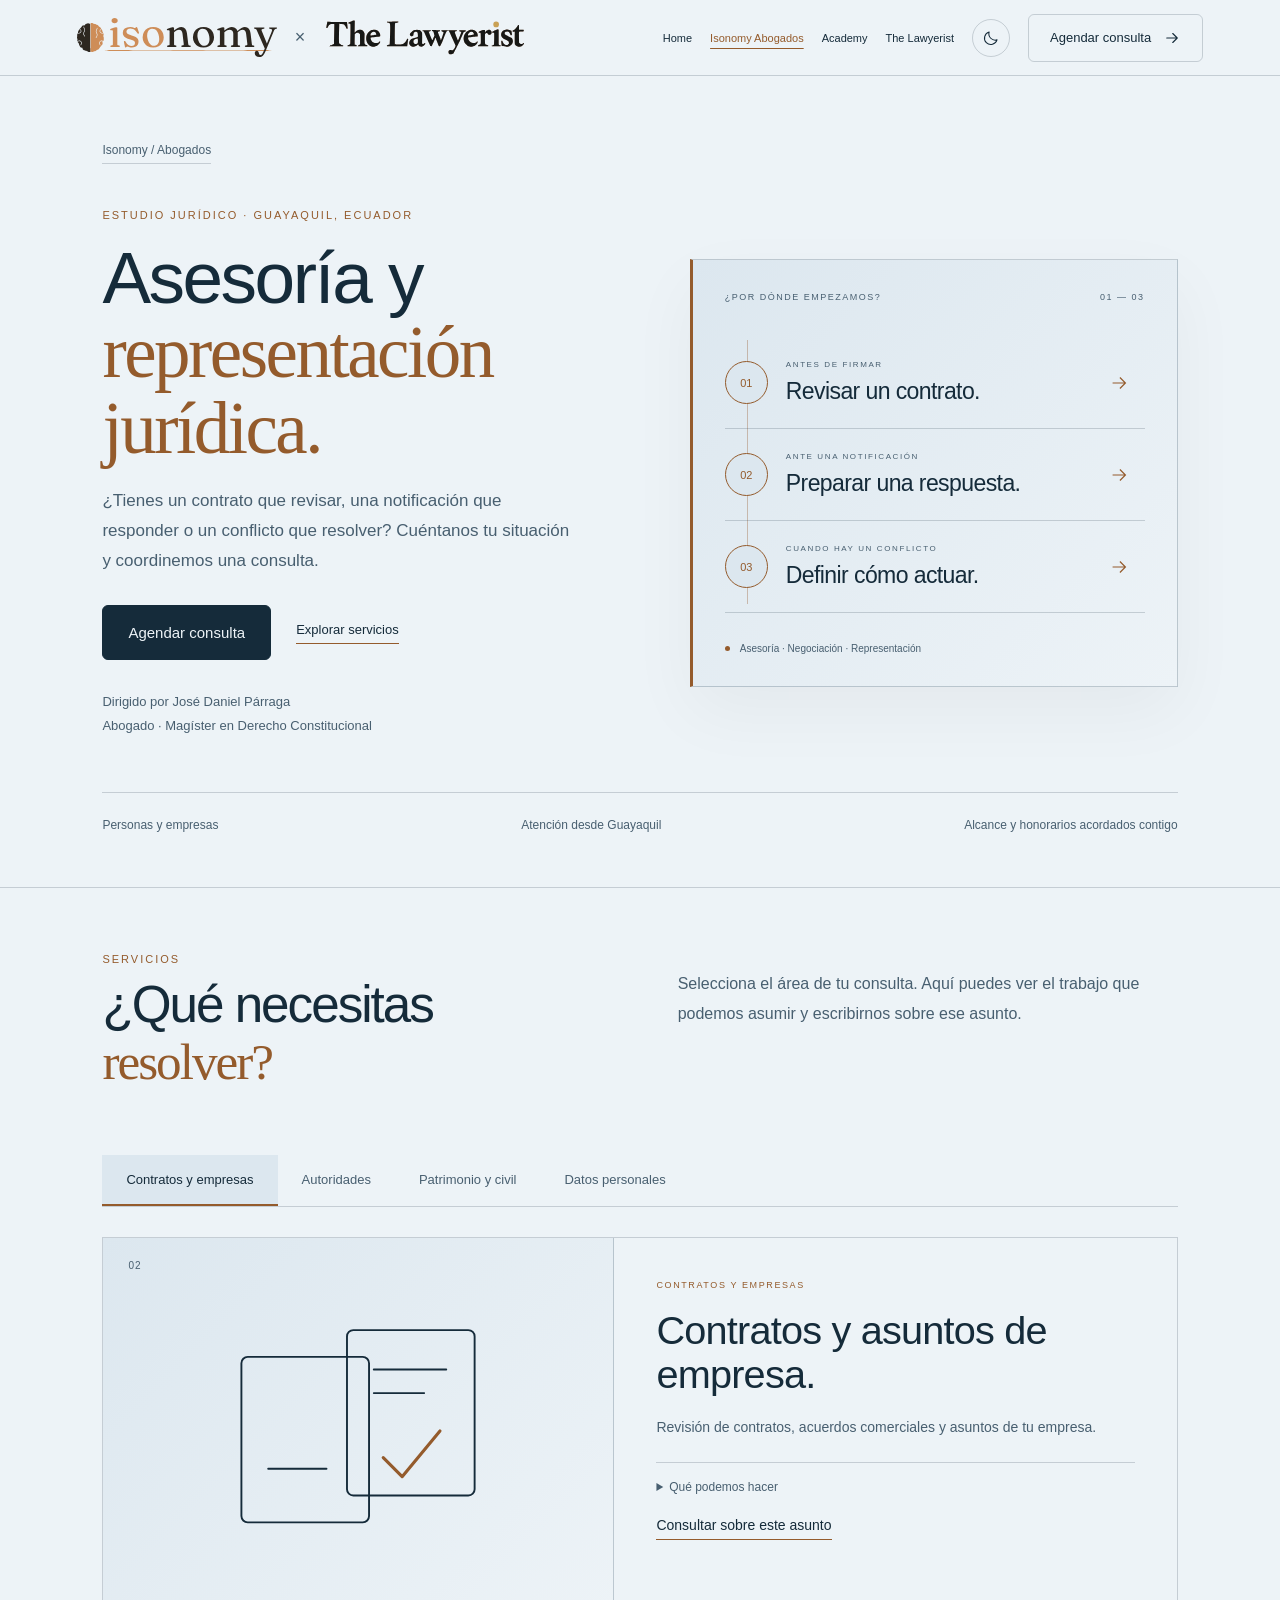
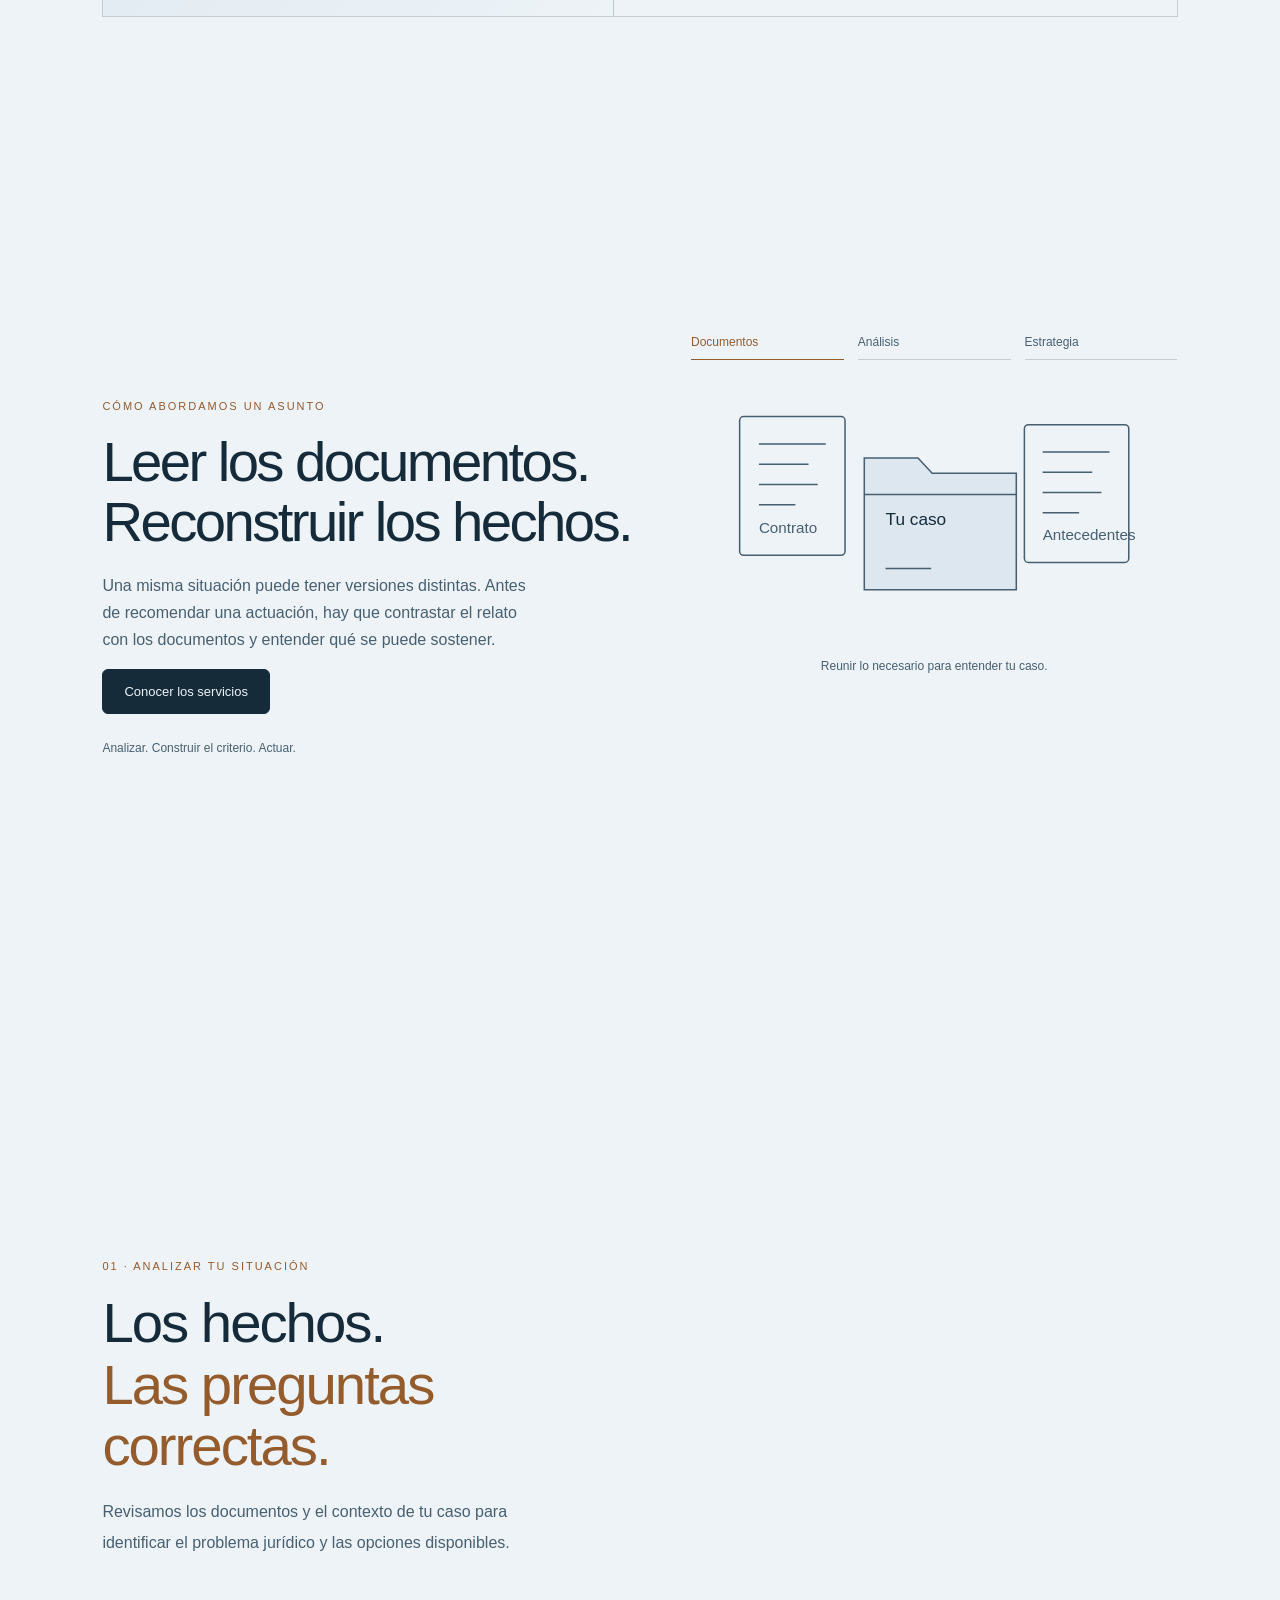
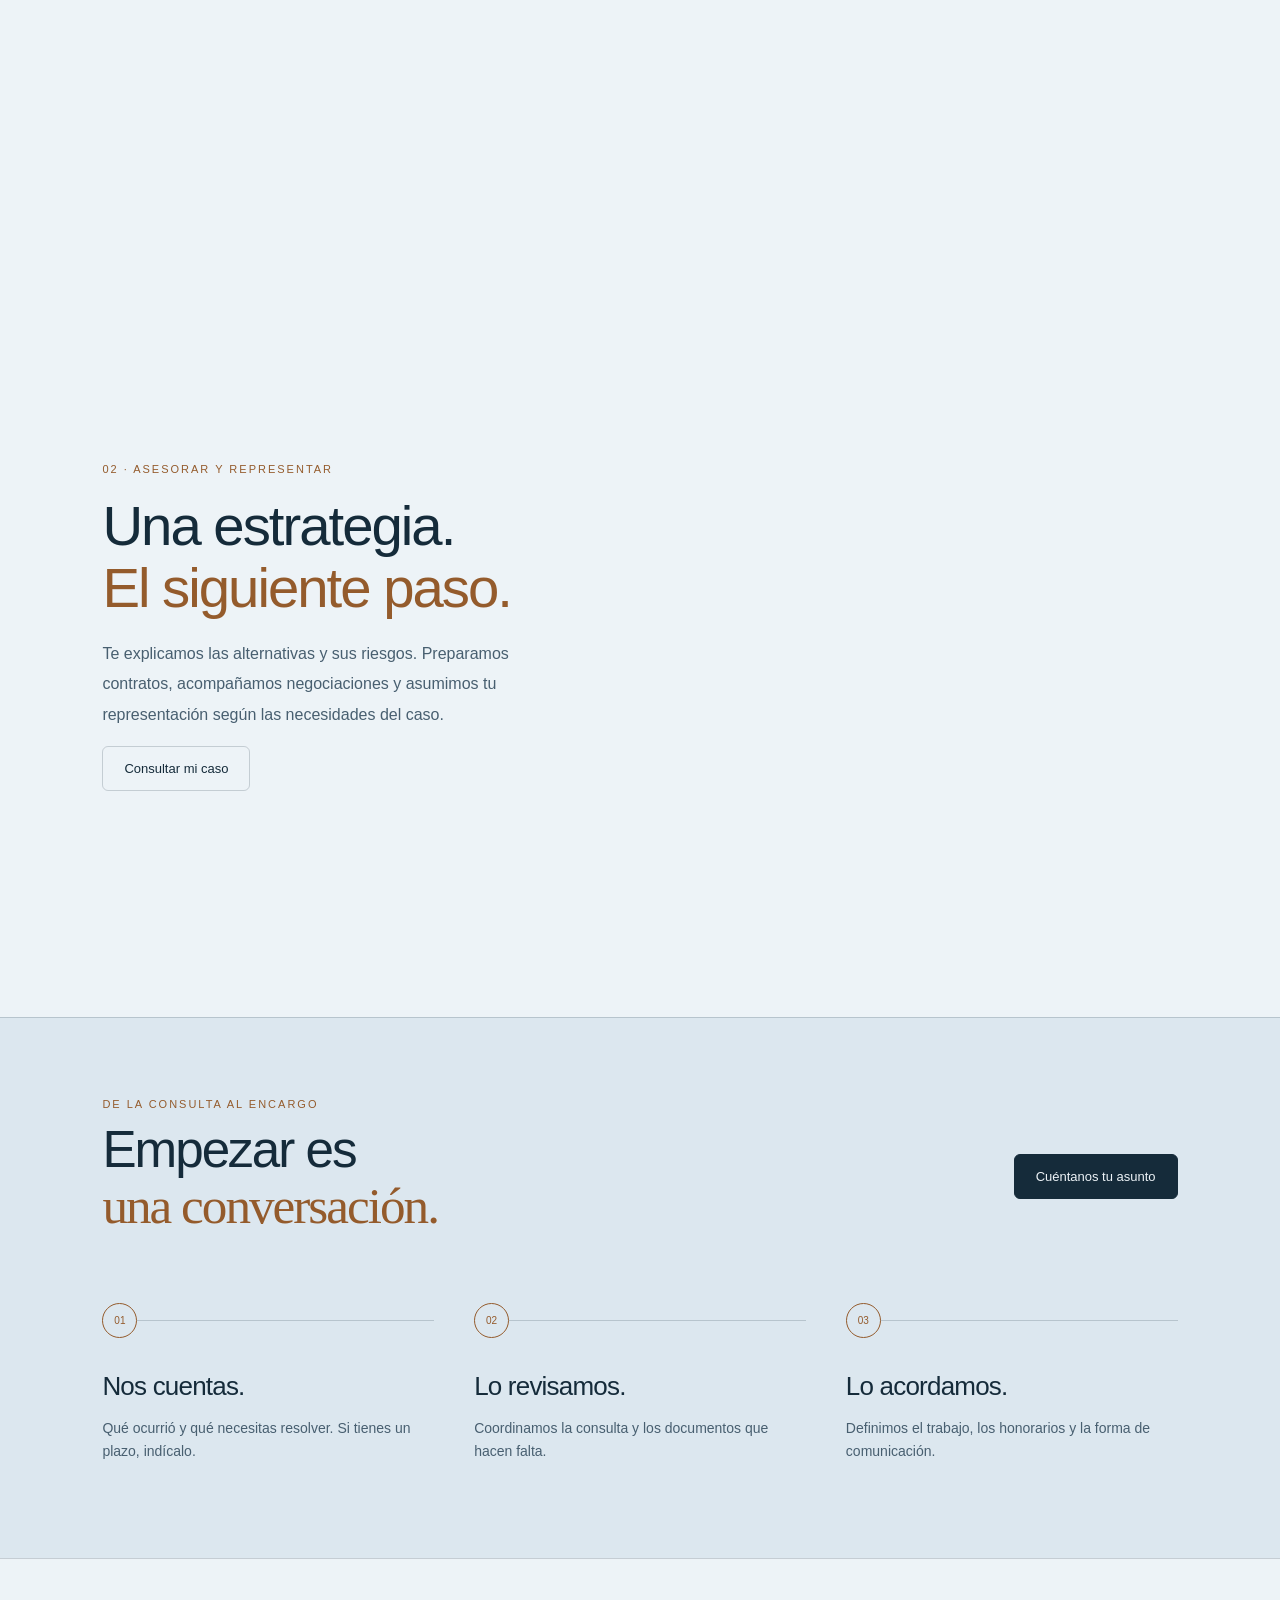
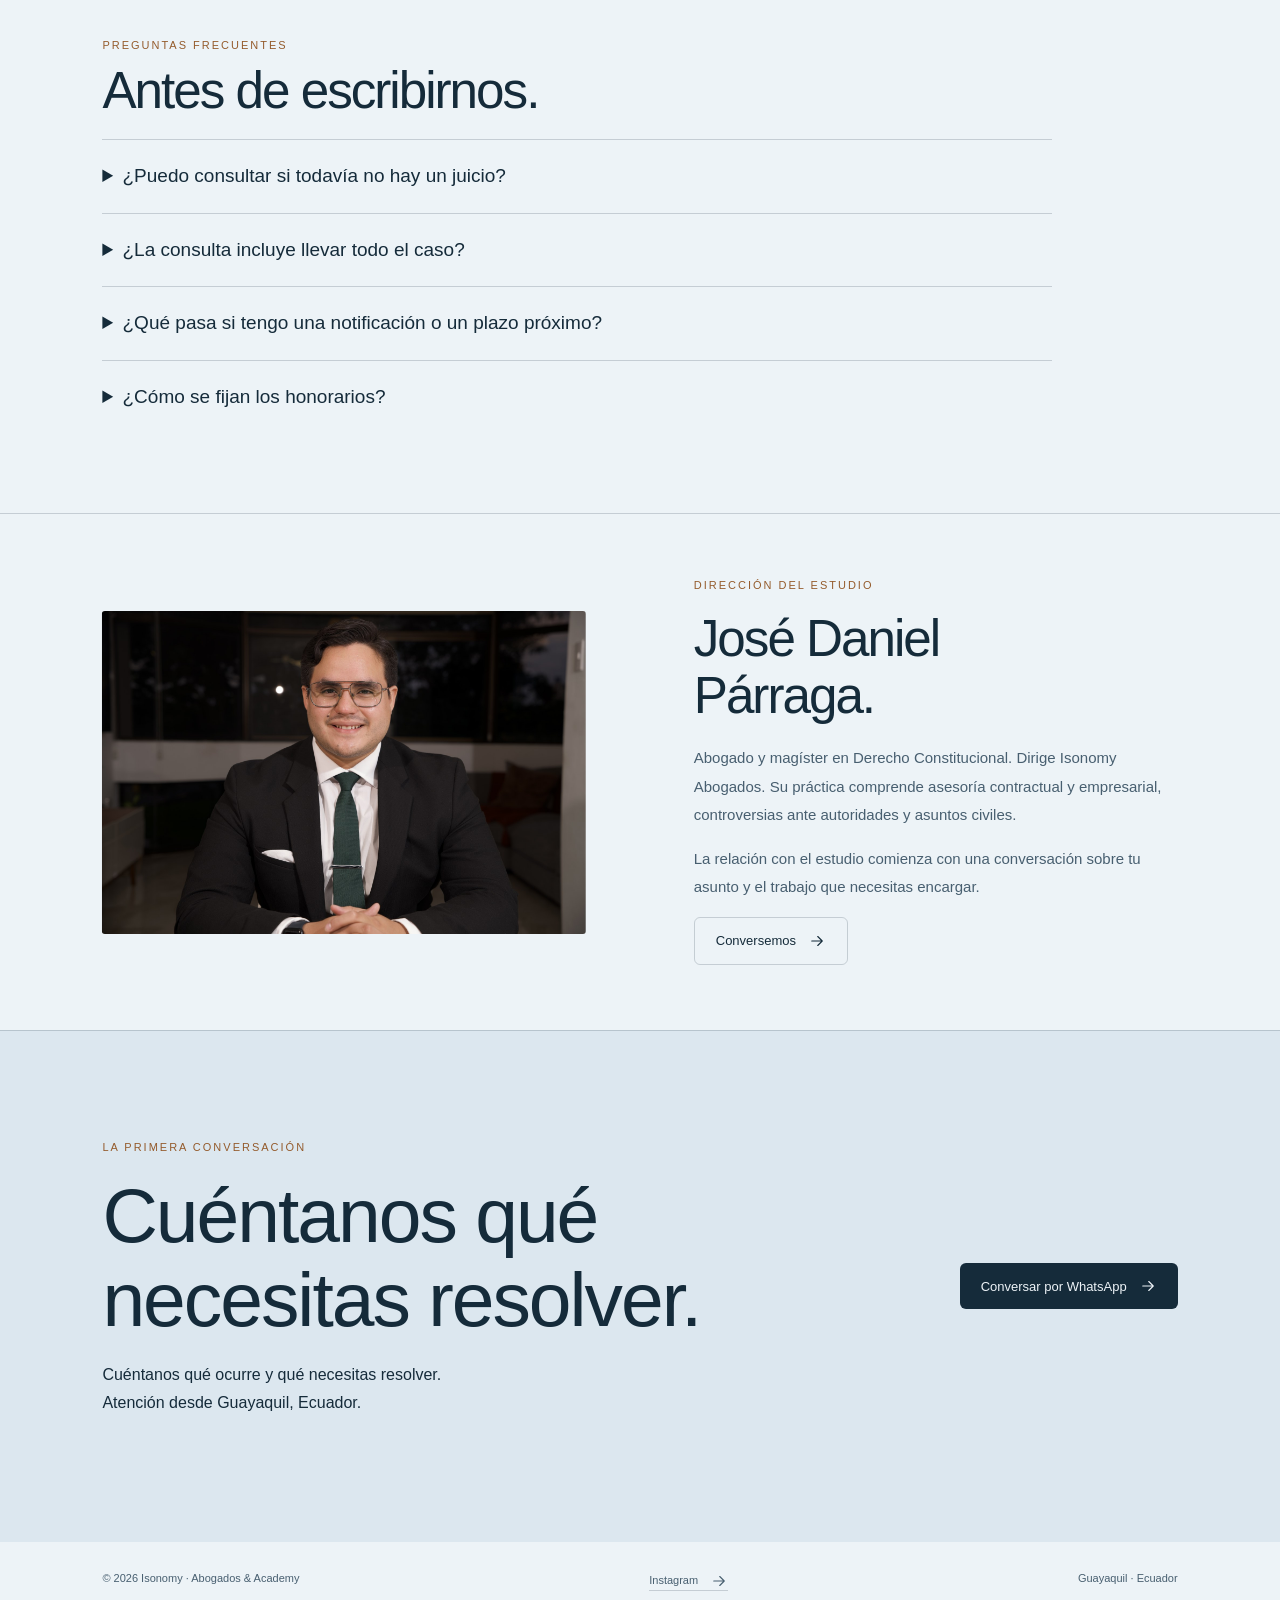
==== commit f3fba320: "Keep case document labels clear at mobile widths" ====
--- a/abogados/index.html
+++ b/abogados/index.html
@@ -48,7 +48,7 @@
 /* Separate destinations, longer reading and explicit service scope. */
 .page-intro{padding:155px 8% 75px;max-width:1400px;margin:auto}.breadcrumb{display:inline-block;color:var(--muted);font-size:12px;margin-bottom:40px;border-bottom:1px solid var(--line);padding-bottom:6px}.page-intro h1{font-size:clamp(44px,6vw,82px);letter-spacing:-3px;max-width:950px;line-height:1.06}.page-intro .intro-text{font-size:19px;line-height:1.75;color:var(--muted);max-width:750px}.page-intro .status{margin-top:15px}.section-jump{display:flex;gap:12px;flex-wrap:wrap;margin-top:30px}.section-jump a{padding:10px 0;margin-right:18px;border-bottom:1px solid var(--line);font-size:13px}.reading-section{padding:80px 8%;border-top:1px solid var(--line)}.reading-section .section-head{display:grid;grid-template-columns:1fr 1fr;gap:7%;align-items:start;margin-bottom:45px}.reading-section h2{font-size:clamp(34px,4vw,55px);margin-top:12px}.reading-section p{font-size:16px;line-height:1.85;color:var(--muted);max-width:720px}.reading-section h3{font-size:25px;margin:0 0 15px}.detail-grid{display:grid;grid-template-columns:1fr 1fr;gap:40px 65px}.detail-grid article{padding-top:25px;border-top:1px solid var(--line)}.detail-grid p{font-size:15px}.detail-grid ul{padding-left:18px;line-height:1.85;font-size:14px;color:var(--muted)}.plain-list{list-style:none;padding:0;counter-reset:step}.plain-list li{display:grid;grid-template-columns:50px 1fr;gap:15px;padding:25px 0;border-top:1px solid var(--line);counter-increment:step}.plain-list li:before{content:'0' counter(step);font-size:12px;color:var(--copper)}.plain-list strong{font-size:21px;font-weight:400}.plain-list p{font-size:15px;margin:10px 0 0}.faq{max-width:950px}.faq details{border-top:1px solid var(--line);padding:22px 0}.faq summary{font-size:19px;cursor:pointer;line-height:1.5}.faq details p{font-size:15px}.page-note{padding:30px;border-left:2px solid var(--copper);background:var(--panel);margin-top:30px}.page-note p{margin:0}.reading-section.tinted{background:var(--panel)}.gateway h1{max-width:1000px}.gateway-context{max-width:730px;padding:20px 0;color:var(--muted);line-height:1.85}.gateway-doors .area-door h2 br{display:block}.page-intro+.scroll-story .hero-row{min-height:80svh;padding-top:60px}.links a[aria-current=page]{color:var(--copper);text-decoration:underline;text-underline-offset:6px}footer a{border-bottom:1px solid var(--line)}
 @media(max-width:650px){.page-intro{padding:135px 7% 50px}.page-intro h1{font-size:43px;letter-spacing:-1.8px}.page-intro .intro-text{font-size:17px}.breadcrumb{margin-bottom:28px}.reading-section{padding:55px 7%}.reading-section .section-head,.detail-grid{grid-template-columns:1fr;gap:22px}.reading-section .section-head{margin-bottom:25px}.reading-section p{font-size:15px}.detail-grid{gap:30px}.reading-section h2{font-size:36px}.plain-list li{grid-template-columns:30px 1fr}.page-note{padding:20px}.page-intro+.scroll-story .hero-row{min-height:auto;padding-top:35px}.faq summary{font-size:18px}}
-</style><link rel="stylesheet" href="/assets/page-identities.css?v=2"><link rel="stylesheet" href="/assets/practice-visual.css?v=1"><link rel="stylesheet" href="/assets/typography.css?v=2"><link rel="stylesheet" href="/assets/editorial-layout.css?v=1"><link rel="stylesheet" href="/assets/meaningful-scroll.css?v=1"></head><body class="page-practice"><nav><div class="collaboration"><a class="brand" href="/" aria-label="Isonomy, inicio"><span class="theme-logo isonomy-lockup"><img class="logo-dark" src="/assets/brand-1bfff3ba1e45.svg" alt="Isonomy"><img class="logo-light" src="/assets/brand-79583df23917.svg" alt="Isonomy"></span></a><span class="brand-separator" aria-hidden="true">×</span><a class="partner-brand" href="/the-lawyerist/" aria-label="The Lawyerist, marca personal de José Daniel Párraga"><span class="theme-logo lawyerist-lockup"><img class="logo-dark" src="/assets/brand-9d007f1f7aeb.svg" alt="The Lawyerist"><img class="logo-light" src="/assets/brand-e1b86bc1aedf.svg" alt="The Lawyerist"></span></a></div><button class="menu-toggle" type="button" aria-label="Abrir menú" aria-expanded="false" aria-controls="site-links"><span></span><span></span></button><div class="links" id="site-links"><a href="/">Home</a><a aria-current="page" href="/abogados/">Isonomy Abogados</a><a href="/academy/">Academy</a><a href="/the-lawyerist/">The Lawyerist</a><button class="theme-toggle" type="button" aria-label="Cambiar a modo claro" title="Cambiar a modo claro"><svg class="theme-sun" viewBox="0 0 24 24" fill="none" aria-hidden="true"><circle cx="12" cy="12" r="3.5"/><path d="M12 2v2m0 16v2M2 12h2m16 0h2M5 5l1.4 1.4m11.2 11.2L19 19M5 19l1.4-1.4M17.6 6.4L19 5"/></svg><svg class="theme-moon" viewBox="0 0 24 24" fill="none" aria-hidden="true"><path d="M20 14.5A8.5 8.5 0 019.5 4 8.5 8.5 0 1020 14.5z"/></svg></button><a class="button" href="/abogados/#contacto">Agendar consulta<svg class="link-icon" viewBox="0 0 24 24" fill="none" aria-hidden="true"><path d="M5 12h14M13 6l6 6-6 6" stroke="currentColor" stroke-width="1.5" stroke-linecap="round" stroke-linejoin="round"/></svg></a></div></nav><main><section class="page-intro client-intro visual-hero"><a class="breadcrumb" href="/">Isonomy / Abogados</a><div class="hero-grid"><div class="hero-message"><div class="eyebrow">Estudio jurídico · Guayaquil, Ecuador</div><h1>Asesoría y<br><em>representación jurídica.</em></h1><p class="intro-text">¿Tienes un contrato que revisar, una notificación que responder o un conflicto que resolver? Cuéntanos tu situación y coordinemos una consulta.</p><div class="hero-actions"><a class="button primary" href="https://wa.me/593963894347" target="_blank" rel="noopener noreferrer">Agendar consulta</a><a class="text-link" href="#servicios">Explorar servicios</a></div><p class="contact-hint">Dirigido por José Daniel Párraga<br>Abogado · Magíster en Derecho Constitucional</p></div><div class="case-map"><div class="map-caption"><span>¿POR DÓNDE EMPEZAMOS?</span><span aria-hidden="true">01 — 03</span></div><div class="map-line" aria-hidden="true"></div><a class="case-route" href="#contratos"><span class="route-mark">01</span><span><small>ANTES DE FIRMAR</small><strong>Revisar un contrato.</strong></span><svg viewBox="0 0 24 24" fill="none" aria-hidden="true"><path d="M5 12h14m-6-6 6 6-6 6"/></svg></a><a class="case-route" href="#autoridades"><span class="route-mark">02</span><span><small>ANTE UNA NOTIFICACIÓN</small><strong>Preparar una respuesta.</strong></span><svg viewBox="0 0 24 24" fill="none" aria-hidden="true"><path d="M5 12h14m-6-6 6 6-6 6"/></svg></a><a class="case-route" href="#patrimonio"><span class="route-mark">03</span><span><small>CUANDO HAY UN CONFLICTO</small><strong>Definir cómo actuar.</strong></span><svg viewBox="0 0 24 24" fill="none" aria-hidden="true"><path d="M5 12h14m-6-6 6 6-6 6"/></svg></a><div class="map-footer"><i aria-hidden="true"></i>Asesoría · Negociación · Representación</div></div></div><div class="practice-assurance"><span>Personas y empresas</span><span>Atención desde Guayaquil</span><span>Alcance y honorarios acordados contigo</span></div></section><section class="reading-section visual-services" id="servicios"><div class="section-head"><div><div class="eyebrow">Servicios</div><h2>¿Qué necesitas<br><em>resolver?</em></h2></div><p>Selecciona el área de tu consulta. Aquí puedes ver el trabajo que podemos asumir y escribirnos sobre ese asunto.</p></div><div class="service-selector" role="tablist" aria-label="Áreas de asesoría"><button type="button" role="tab" id="tab-contratos" aria-controls="contratos" aria-selected="false" data-service="contratos">Contratos y empresas</button><button type="button" role="tab" id="tab-autoridades" aria-controls="autoridades" aria-selected="false" data-service="autoridades">Autoridades</button><button type="button" role="tab" id="tab-patrimonio" aria-controls="patrimonio" aria-selected="false" data-service="patrimonio">Patrimonio y civil</button><button type="button" role="tab" id="tab-datos" aria-controls="datos" aria-selected="false" data-service="datos">Datos personales</button></div><div class="service-cards"><article class="service-card" id="autoridades" role="tabpanel" aria-labelledby="tab-autoridades" tabindex="0"><div class="service-art"><span class="service-index">01</span><svg class="service-illustration" viewBox="0 0 220 165" fill="none" aria-hidden="true"><rect x="62" y="25" width="80" height="108" rx="4"/><path d="M79 48h45M79 62h32M79 77h45"/><circle cx="145" cy="110" r="27"/><path d="M145 96v17m0 7v1"/></svg></div><div class="service-body"><div class="eyebrow">Autoridades y procedimientos</div><h3>Notificaciones y controversias.</h3><p>Descargos, impugnaciones y controversias con autoridades.</p><details class="service-detail"><summary>Qué podemos hacer</summary><ul><li>Revisión de actuaciones y antecedentes del procedimiento.</li><li>Preparación de respuestas, descargos e impugnaciones.</li><li>Evaluación de las vías administrativas, judiciales o constitucionales aplicables.</li></ul></details><a class="service-action" href="https://wa.me/593963894347?text=Hola%2C%20quisiera%20consultar%20sobre%20una%20notificaci%C3%B3n%20o%20conflicto%20con%20una%20autoridad." target="_blank" rel="noopener noreferrer">Consultar sobre este asunto</a></div></article><article class="service-card" id="contratos" role="tabpanel" aria-labelledby="tab-contratos" tabindex="0"><div class="service-art"><span class="service-index">02</span><svg class="service-illustration" viewBox="0 0 220 165" fill="none" aria-hidden="true"><rect x="36" y="38" width="81" height="105" rx="4"/><rect x="103" y="21" width="81" height="105" rx="4"/><path d="M120 46h46m-46 15h32M53 109h37"/><path class="art-accent" d="M126 102l12 12 24-29"/></svg></div><div class="service-body"><div class="eyebrow">Contratos y empresas</div><h3>Contratos y asuntos de empresa.</h3><p>Revisión de contratos, acuerdos comerciales y asuntos de tu empresa.</p><details class="service-detail"><summary>Qué podemos hacer</summary><ul><li>Elaboración y revisión de contratos.</li><li>Asesoría en asuntos societarios y relaciones comerciales.</li><li>Negociación y revisión de riesgos laborales y operativos.</li></ul></details><a class="service-action" href="https://wa.me/593963894347?text=Hola%2C%20quisiera%20consultar%20sobre%20un%20contrato%20o%20asunto%20de%20mi%20empresa." target="_blank" rel="noopener noreferrer">Consultar sobre este asunto</a></div></article><article class="service-card" id="patrimonio" role="tabpanel" aria-labelledby="tab-patrimonio" tabindex="0"><div class="service-art"><span class="service-index">03</span><svg class="service-illustration" viewBox="0 0 220 165" fill="none" aria-hidden="true"><path d="M42 86L105 36l63 50v60H42z"/><path d="M91 145v-40h28v40M68 91h15v16H68"/><circle class="art-accent" cx="173" cy="51" r="19"/><path d="M173 42v18m-9-9h18"/></svg></div><div class="service-body"><div class="eyebrow">Patrimonio y asuntos civiles</div><h3>Bienes, herencias y obligaciones.</h3><p>Bienes, herencias, obligaciones y acuerdos que no se cumplen.</p><details class="service-detail"><summary>Qué podemos hacer</summary><ul><li>Análisis de derechos y obligaciones sobre bienes.</li><li>Asesoría en asuntos sucesorios.</li><li>Negociación y representación en controversias civiles.</li></ul></details><a class="service-action" href="https://wa.me/593963894347?text=Hola%2C%20quisiera%20consultar%20sobre%20un%20asunto%20de%20bienes%2C%20herencia%20u%20obligaciones." target="_blank" rel="noopener noreferrer">Consultar sobre este asunto</a></div></article><article class="service-card" id="datos" role="tabpanel" aria-labelledby="tab-datos" tabindex="0"><div class="service-art"><span class="service-index">04</span><svg class="service-illustration" viewBox="0 0 220 165" fill="none" aria-hidden="true"><rect x="67" y="72" width="89" height="70" rx="5"/><path d="M83 72V50a29 29 0 0158 0v22"/><circle class="art-accent" cx="111" cy="103" r="7"/><path d="M111 110v12M37 32h22M37 47h15m124 72h20m-20 15h13"/></svg></div><div class="service-body"><div class="eyebrow">Privacidad y datos personales</div><h3>Protección de datos personales.</h3><p>Cláusulas de tratamiento de datos y solicitudes de protección.</p><details class="service-detail"><summary>Qué podemos hacer</summary><ul><li>Revisión de cláusulas y acuerdos de tratamiento de datos.</li><li>Asesoría sobre prácticas de manejo de información.</li><li>Preparación de solicitudes de protección de datos.</li></ul></details><a class="service-action" href="https://wa.me/593963894347?text=Hola%2C%20quisiera%20consultar%20sobre%20protecci%C3%B3n%20de%20datos%20personales." target="_blank" rel="noopener noreferrer">Consultar sobre este asunto</a></div></article></div></section><section class="scroll-story" id="abogados"><div class="story-viewport"><div class="story-narrative"><div class="story-track"><div class="story-row hero-row"><div class="stagecopy"><div class="eyebrow">Cómo abordamos un asunto</div><h2 class="practice-title">Leer los documentos.<br>Reconstruir los hechos.</h2><p>Una misma situación puede tener versiones distintas. Antes de recomendar una actuación, hay que contrastar el relato con los documentos y entender qué se puede sostener.</p><a class="button primary" href="#servicios">Conocer los servicios</a><span class="personal-credit">Analizar. Construir el criterio. Actuar.</span></div></div><div class="story-row process-row"><div class="process-copy"><div class="eyebrow">01 · Analizar tu situación</div><h2>Los hechos.<br><span>Las preguntas correctas.</span></h2><p>Revisamos los documentos y el contexto de tu caso para identificar el problema jurídico y las opciones disponibles.</p></div></div><div class="story-row process-row"><div class="process-copy"><div class="eyebrow">02 · Asesorar y representar</div><h2>Una estrategia.<br><span>El siguiente paso.</span></h2><p>Te explicamos las alternativas y sus riesgos. Preparamos contratos, acompañamos negociaciones y asumimos tu representación según las necesidades del caso.</p><a class="button" href="#contacto">Consultar mi caso</a></div></div></div></div><div class="visual-stage"><div class="scene case-animation" aria-label="Documentos, análisis y estrategia">
+</style><link rel="stylesheet" href="/assets/page-identities.css?v=2"><link rel="stylesheet" href="/assets/practice-visual.css?v=1"><link rel="stylesheet" href="/assets/typography.css?v=2"><link rel="stylesheet" href="/assets/editorial-layout.css?v=1"><link rel="stylesheet" href="/assets/meaningful-scroll.css?v=3"></head><body class="page-practice"><nav><div class="collaboration"><a class="brand" href="/" aria-label="Isonomy, inicio"><span class="theme-logo isonomy-lockup"><img class="logo-dark" src="/assets/brand-1bfff3ba1e45.svg" alt="Isonomy"><img class="logo-light" src="/assets/brand-79583df23917.svg" alt="Isonomy"></span></a><span class="brand-separator" aria-hidden="true">×</span><a class="partner-brand" href="/the-lawyerist/" aria-label="The Lawyerist, marca personal de José Daniel Párraga"><span class="theme-logo lawyerist-lockup"><img class="logo-dark" src="/assets/brand-9d007f1f7aeb.svg" alt="The Lawyerist"><img class="logo-light" src="/assets/brand-e1b86bc1aedf.svg" alt="The Lawyerist"></span></a></div><button class="menu-toggle" type="button" aria-label="Abrir menú" aria-expanded="false" aria-controls="site-links"><span></span><span></span></button><div class="links" id="site-links"><a href="/">Home</a><a aria-current="page" href="/abogados/">Isonomy Abogados</a><a href="/academy/">Academy</a><a href="/the-lawyerist/">The Lawyerist</a><button class="theme-toggle" type="button" aria-label="Cambiar a modo claro" title="Cambiar a modo claro"><svg class="theme-sun" viewBox="0 0 24 24" fill="none" aria-hidden="true"><circle cx="12" cy="12" r="3.5"/><path d="M12 2v2m0 16v2M2 12h2m16 0h2M5 5l1.4 1.4m11.2 11.2L19 19M5 19l1.4-1.4M17.6 6.4L19 5"/></svg><svg class="theme-moon" viewBox="0 0 24 24" fill="none" aria-hidden="true"><path d="M20 14.5A8.5 8.5 0 019.5 4 8.5 8.5 0 1020 14.5z"/></svg></button><a class="button" href="/abogados/#contacto">Agendar consulta<svg class="link-icon" viewBox="0 0 24 24" fill="none" aria-hidden="true"><path d="M5 12h14M13 6l6 6-6 6" stroke="currentColor" stroke-width="1.5" stroke-linecap="round" stroke-linejoin="round"/></svg></a></div></nav><main><section class="page-intro client-intro visual-hero"><a class="breadcrumb" href="/">Isonomy / Abogados</a><div class="hero-grid"><div class="hero-message"><div class="eyebrow">Estudio jurídico · Guayaquil, Ecuador</div><h1>Asesoría y<br><em>representación jurídica.</em></h1><p class="intro-text">¿Tienes un contrato que revisar, una notificación que responder o un conflicto que resolver? Cuéntanos tu situación y coordinemos una consulta.</p><div class="hero-actions"><a class="button primary" href="https://wa.me/593963894347" target="_blank" rel="noopener noreferrer">Agendar consulta</a><a class="text-link" href="#servicios">Explorar servicios</a></div><p class="contact-hint">Dirigido por José Daniel Párraga<br>Abogado · Magíster en Derecho Constitucional</p></div><div class="case-map"><div class="map-caption"><span>¿POR DÓNDE EMPEZAMOS?</span><span aria-hidden="true">01 — 03</span></div><div class="map-line" aria-hidden="true"></div><a class="case-route" href="#contratos"><span class="route-mark">01</span><span><small>ANTES DE FIRMAR</small><strong>Revisar un contrato.</strong></span><svg viewBox="0 0 24 24" fill="none" aria-hidden="true"><path d="M5 12h14m-6-6 6 6-6 6"/></svg></a><a class="case-route" href="#autoridades"><span class="route-mark">02</span><span><small>ANTE UNA NOTIFICACIÓN</small><strong>Preparar una respuesta.</strong></span><svg viewBox="0 0 24 24" fill="none" aria-hidden="true"><path d="M5 12h14m-6-6 6 6-6 6"/></svg></a><a class="case-route" href="#patrimonio"><span class="route-mark">03</span><span><small>CUANDO HAY UN CONFLICTO</small><strong>Definir cómo actuar.</strong></span><svg viewBox="0 0 24 24" fill="none" aria-hidden="true"><path d="M5 12h14m-6-6 6 6-6 6"/></svg></a><div class="map-footer"><i aria-hidden="true"></i>Asesoría · Negociación · Representación</div></div></div><div class="practice-assurance"><span>Personas y empresas</span><span>Atención desde Guayaquil</span><span>Alcance y honorarios acordados contigo</span></div></section><section class="reading-section visual-services" id="servicios"><div class="section-head"><div><div class="eyebrow">Servicios</div><h2>¿Qué necesitas<br><em>resolver?</em></h2></div><p>Selecciona el área de tu consulta. Aquí puedes ver el trabajo que podemos asumir y escribirnos sobre ese asunto.</p></div><div class="service-selector" role="tablist" aria-label="Áreas de asesoría"><button type="button" role="tab" id="tab-contratos" aria-controls="contratos" aria-selected="false" data-service="contratos">Contratos y empresas</button><button type="button" role="tab" id="tab-autoridades" aria-controls="autoridades" aria-selected="false" data-service="autoridades">Autoridades</button><button type="button" role="tab" id="tab-patrimonio" aria-controls="patrimonio" aria-selected="false" data-service="patrimonio">Patrimonio y civil</button><button type="button" role="tab" id="tab-datos" aria-controls="datos" aria-selected="false" data-service="datos">Datos personales</button></div><div class="service-cards"><article class="service-card" id="autoridades" role="tabpanel" aria-labelledby="tab-autoridades" tabindex="0"><div class="service-art"><span class="service-index">01</span><svg class="service-illustration" viewBox="0 0 220 165" fill="none" aria-hidden="true"><rect x="62" y="25" width="80" height="108" rx="4"/><path d="M79 48h45M79 62h32M79 77h45"/><circle cx="145" cy="110" r="27"/><path d="M145 96v17m0 7v1"/></svg></div><div class="service-body"><div class="eyebrow">Autoridades y procedimientos</div><h3>Notificaciones y controversias.</h3><p>Descargos, impugnaciones y controversias con autoridades.</p><details class="service-detail"><summary>Qué podemos hacer</summary><ul><li>Revisión de actuaciones y antecedentes del procedimiento.</li><li>Preparación de respuestas, descargos e impugnaciones.</li><li>Evaluación de las vías administrativas, judiciales o constitucionales aplicables.</li></ul></details><a class="service-action" href="https://wa.me/593963894347?text=Hola%2C%20quisiera%20consultar%20sobre%20una%20notificaci%C3%B3n%20o%20conflicto%20con%20una%20autoridad." target="_blank" rel="noopener noreferrer">Consultar sobre este asunto</a></div></article><article class="service-card" id="contratos" role="tabpanel" aria-labelledby="tab-contratos" tabindex="0"><div class="service-art"><span class="service-index">02</span><svg class="service-illustration" viewBox="0 0 220 165" fill="none" aria-hidden="true"><rect x="36" y="38" width="81" height="105" rx="4"/><rect x="103" y="21" width="81" height="105" rx="4"/><path d="M120 46h46m-46 15h32M53 109h37"/><path class="art-accent" d="M126 102l12 12 24-29"/></svg></div><div class="service-body"><div class="eyebrow">Contratos y empresas</div><h3>Contratos y asuntos de empresa.</h3><p>Revisión de contratos, acuerdos comerciales y asuntos de tu empresa.</p><details class="service-detail"><summary>Qué podemos hacer</summary><ul><li>Elaboración y revisión de contratos.</li><li>Asesoría en asuntos societarios y relaciones comerciales.</li><li>Negociación y revisión de riesgos laborales y operativos.</li></ul></details><a class="service-action" href="https://wa.me/593963894347?text=Hola%2C%20quisiera%20consultar%20sobre%20un%20contrato%20o%20asunto%20de%20mi%20empresa." target="_blank" rel="noopener noreferrer">Consultar sobre este asunto</a></div></article><article class="service-card" id="patrimonio" role="tabpanel" aria-labelledby="tab-patrimonio" tabindex="0"><div class="service-art"><span class="service-index">03</span><svg class="service-illustration" viewBox="0 0 220 165" fill="none" aria-hidden="true"><path d="M42 86L105 36l63 50v60H42z"/><path d="M91 145v-40h28v40M68 91h15v16H68"/><circle class="art-accent" cx="173" cy="51" r="19"/><path d="M173 42v18m-9-9h18"/></svg></div><div class="service-body"><div class="eyebrow">Patrimonio y asuntos civiles</div><h3>Bienes, herencias y obligaciones.</h3><p>Bienes, herencias, obligaciones y acuerdos que no se cumplen.</p><details class="service-detail"><summary>Qué podemos hacer</summary><ul><li>Análisis de derechos y obligaciones sobre bienes.</li><li>Asesoría en asuntos sucesorios.</li><li>Negociación y representación en controversias civiles.</li></ul></details><a class="service-action" href="https://wa.me/593963894347?text=Hola%2C%20quisiera%20consultar%20sobre%20un%20asunto%20de%20bienes%2C%20herencia%20u%20obligaciones." target="_blank" rel="noopener noreferrer">Consultar sobre este asunto</a></div></article><article class="service-card" id="datos" role="tabpanel" aria-labelledby="tab-datos" tabindex="0"><div class="service-art"><span class="service-index">04</span><svg class="service-illustration" viewBox="0 0 220 165" fill="none" aria-hidden="true"><rect x="67" y="72" width="89" height="70" rx="5"/><path d="M83 72V50a29 29 0 0158 0v22"/><circle class="art-accent" cx="111" cy="103" r="7"/><path d="M111 110v12M37 32h22M37 47h15m124 72h20m-20 15h13"/></svg></div><div class="service-body"><div class="eyebrow">Privacidad y datos personales</div><h3>Protección de datos personales.</h3><p>Cláusulas de tratamiento de datos y solicitudes de protección.</p><details class="service-detail"><summary>Qué podemos hacer</summary><ul><li>Revisión de cláusulas y acuerdos de tratamiento de datos.</li><li>Asesoría sobre prácticas de manejo de información.</li><li>Preparación de solicitudes de protección de datos.</li></ul></details><a class="service-action" href="https://wa.me/593963894347?text=Hola%2C%20quisiera%20consultar%20sobre%20protecci%C3%B3n%20de%20datos%20personales." target="_blank" rel="noopener noreferrer">Consultar sobre este asunto</a></div></article></div></section><section class="scroll-story" id="abogados"><div class="story-viewport"><div class="story-narrative"><div class="story-track"><div class="story-row hero-row"><div class="stagecopy"><div class="eyebrow">Cómo abordamos un asunto</div><h2 class="practice-title">Leer los documentos.<br>Reconstruir los hechos.</h2><p>Una misma situación puede tener versiones distintas. Antes de recomendar una actuación, hay que contrastar el relato con los documentos y entender qué se puede sostener.</p><a class="button primary" href="#servicios">Conocer los servicios</a><span class="personal-credit">Analizar. Construir el criterio. Actuar.</span></div></div><div class="story-row process-row"><div class="process-copy"><div class="eyebrow">01 · Analizar tu situación</div><h2>Los hechos.<br><span>Las preguntas correctas.</span></h2><p>Revisamos los documentos y el contexto de tu caso para identificar el problema jurídico y las opciones disponibles.</p></div></div><div class="story-row process-row"><div class="process-copy"><div class="eyebrow">02 · Asesorar y representar</div><h2>Una estrategia.<br><span>El siguiente paso.</span></h2><p>Te explicamos las alternativas y sus riesgos. Preparamos contratos, acompañamos negociaciones y asumimos tu representación según las necesidades del caso.</p><a class="button" href="#contacto">Consultar mi caso</a></div></div></div></div><div class="visual-stage"><div class="scene case-animation" aria-label="Documentos, análisis y estrategia">
 <div class="case-steps"><span data-case-step="0">Documentos</span><span data-case-step="1">Análisis</span><span data-case-step="2">Estrategia</span></div>
 <svg class="case-drawing" viewBox="0 0 480 260" fill="none" aria-hidden="true" stroke="currentColor" stroke-width="1.5">
 <g class="case-documents"><g class="case-paper case-paper-1"><rect x="83" y="40" width="104" height="137" rx="4" fill="var(--bg)"/><path d="M102 67h66m-66 20h49m-49 20h58m-58 20h36"/><text x="102" y="155">Contrato</text></g><g class="case-paper case-paper-2"><rect x="294" y="48" width="103" height="136" rx="4" fill="var(--bg)"/><path d="M312 75h66m-66 20h49m-49 20h58m-58 20h36"/><text x="312" y="162">Antecedentes</text></g></g>
@@ -80,4 +80,4 @@
  document.querySelectorAll('.case-route').forEach(a=>a.addEventListener('click',()=>selectService(a.hash.slice(1))));
  addEventListener('hashchange',()=>selectService(location.hash.slice(1)));
 }
-</script><script src="/assets/meaningful-scroll.js?v=1" defer></script></body></html>+</script><script src="/assets/meaningful-scroll.js?v=3" defer></script></body></html>
--- a/assets/meaningful-scroll.css
+++ b/assets/meaningful-scroll.css
@@ -7,7 +7,7 @@
 .identity-stage{display:grid;grid-template-columns:1fr 1.1fr;gap:0 8%;align-items:center;padding:60px 0;position:relative}
 .identity-story.motion-ready{height:220svh}.motion-ready .identity-stage{position:sticky;top:var(--nav-height);height:calc(100svh - var(--nav-height));padding:32px 0 58px}
 .identity-copy-window{min-width:0}.motion-ready .identity-copy-window{height:320px;overflow:hidden}
-.identity-copy-track{will-change:transform}.identity-chapter{padding:20px 0 32px}.motion-ready .identity-chapter{height:320px}
+.identity-copy-track{position:relative}.motion-ready .identity-copy-track{height:100%}.identity-chapter{padding:20px 0 32px}.motion-ready .identity-chapter{position:absolute;inset:0;height:320px;will-change:transform,opacity}
 .identity-chapter h2{font-size:clamp(32px,3.5vw,53px);line-height:1.08;letter-spacing:-1.7px;margin:20px 0}.identity-chapter p{font-size:16px;line-height:1.75;color:var(--muted);max-width:410px;margin:20px 0 28px}.identity-chapter .eyebrow{font-size:10px;letter-spacing:1.7px}
 .identity-map{width:100%;max-width:560px;justify-self:center;grid-column:2;grid-row:1}.map-heading{text-align:center;color:var(--muted);font-size:12px;letter-spacing:.4px;margin-bottom:18px}.map-parent{font:42px Georgia,serif;text-align:center;color:var(--ink);letter-spacing:-1px}.map-connectors{height:65px;display:block;width:100%}
 .map-branches{display:grid;grid-template-columns:1fr 1fr;gap:20px}.map-branch{--branch-fill:var(--panel);border:1px solid var(--line);padding:22px 18px 17px;border-radius:10px;color:var(--ink);background:var(--bg);position:relative;overflow:hidden}.map-study{border-color:var(--study-accent)}.map-academy{border-color:var(--academy-accent)}.map-branch:before{content:'';position:absolute;inset:0;opacity:var(--branch-light,0);pointer-events:none}.map-study:before{background:linear-gradient(145deg,#88b0d020,transparent)}.map-academy:before{background:linear-gradient(145deg,#adc58e20,transparent)}
@@ -23,8 +23,8 @@
 .portal-hero.portal-hero-simple{padding:calc(var(--nav-height,94px) + 45px) 7% 45px}.portal-hero-simple h1{font-size:43px;letter-spacing:-1.9px}.scroll-invitation{margin-top:13px;font-size:11px}
 .identity-story{padding:0 7%}.identity-story.motion-ready{height:200svh}.identity-stage{display:flex;flex-direction:column;gap:20px;padding:38px 0}.motion-ready .identity-stage{padding:20px 0 42px;justify-content:center;gap:12px}
 .identity-map{order:0;max-width:380px;width:100%}.map-heading{font-size:10px;margin-bottom:10px}.map-parent{font-size:32px;line-height:1}.map-connectors{height:30px}.map-branches{gap:12px}.map-branch{padding:13px 12px 12px;border-radius:7px}.branch-kicker{font-size:8px;letter-spacing:1.1px}.map-branch h3{font-size:24px;margin-top:6px}.map-branch svg{height:72px;max-width:120px;margin:7px auto 5px}.map-branch p{font-size:12px;line-height:1.5;margin:7px 0 10px}.branch-status{font-size:7px;letter-spacing:.65px;padding-top:9px}
-.identity-copy-window{order:1;width:100%}.motion-ready .identity-copy-window{height:205px;flex-shrink:0}.identity-chapter{padding:14px 0 20px}.motion-ready .identity-chapter{height:205px}.identity-chapter h2{font-size:29px;line-height:1.1;letter-spacing:-.9px;margin:12px 0}.identity-chapter .eyebrow{font-size:8px;letter-spacing:1.2px}.identity-chapter p{font-size:13px;line-height:1.6;margin:13px 0 15px}.identity-chapter .text-link{font-size:12px}.identity-progress{order:2;width:100%}.motion-ready .identity-progress{bottom:15px;font-size:8px}.identity-progress>div{margin-top:8px}
-.page-practice .scene.case-animation{width:100%;max-width:350px}.case-steps{font-size:10px;gap:10px;margin-bottom:3px}.case-steps span{padding:7px 0}.page-practice .case-animation .scene-caption{font-size:10px;margin:3px 0 0;min-height:27px}.page-practice .case-drawing{max-height:160px}
+.identity-copy-window{order:1;width:100%}.motion-ready .identity-copy-window{height:235px;flex-shrink:0}.identity-chapter{padding:14px 0 20px}.motion-ready .identity-chapter{height:235px}.identity-chapter h2{font-size:29px;line-height:1.1;letter-spacing:-.9px;margin:12px 0}.identity-chapter .eyebrow{font-size:8px;letter-spacing:1.2px}.identity-chapter p{font-size:13px;line-height:1.6;margin:13px 0 15px}.identity-chapter .text-link{font-size:12px}.identity-progress{order:2;width:100%}.motion-ready .identity-progress{bottom:15px;font-size:8px}.identity-progress>div{margin-top:8px}
+.page-practice .scene.case-animation{width:100%;max-width:350px}.case-steps{font-size:10px;gap:10px;margin-bottom:3px}.case-steps span{padding:7px 0}.page-practice .case-animation .scene-caption{font-size:10px;margin:3px 0 0;min-height:27px}.page-practice .case-drawing{max-height:155px}
 }
-@media(max-width:650px) and (max-height:740px){.motion-ready .identity-stage{padding:10px 0 36px;gap:6px}.map-heading{margin-bottom:5px}.map-branch{padding:10px 11px}.map-branch svg{height:52px;margin:5px auto}.map-branch h3{font-size:22px}.map-branch p{font-size:11px;margin:5px 0 7px}.branch-status{padding-top:7px}.motion-ready .identity-copy-window,.motion-ready .identity-chapter{height:190px}.identity-chapter h2{font-size:27px;margin:9px 0}.identity-chapter p{margin:10px 0 13px}.page-practice .case-drawing{max-height:135px}}
-@media(prefers-reduced-motion:reduce){.identity-story.motion-ready{height:auto}.motion-ready .identity-stage{position:static;height:auto;padding:45px 0}.motion-ready .identity-copy-window{height:auto;overflow:visible}.identity-copy-track{transform:none!important;will-change:auto}.motion-ready .identity-chapter{height:auto;padding:20px 0 30px}.motion-ready .identity-progress{display:none}.map-documents,.map-lesson{transform:none!important}}
+@media(max-width:650px) and (max-height:740px){.motion-ready .identity-stage{padding:10px 0 36px;gap:6px}.map-heading{margin-bottom:5px}.map-branch{padding:10px 11px}.map-branch svg{height:52px;margin:5px auto}.map-branch h3{font-size:22px}.map-branch p{font-size:11px;margin:5px 0 7px}.branch-status{padding-top:7px}.motion-ready .identity-copy-window,.motion-ready .identity-chapter{height:220px}.identity-chapter h2{font-size:27px;margin:9px 0}.identity-chapter p{margin:10px 0 13px}.page-practice .case-drawing{max-height:135px}}
+@media(prefers-reduced-motion:reduce){.identity-story.motion-ready{height:auto}.motion-ready .identity-stage{position:static;height:auto;padding:45px 0}.motion-ready .identity-copy-window{height:auto;overflow:visible}.identity-copy-track{transform:none!important;will-change:auto}.motion-ready .identity-chapter{position:static;height:auto;padding:20px 0 30px;opacity:1!important;transform:none!important;will-change:auto}.motion-ready .identity-progress{display:none}.map-documents,.map-lesson{transform:none!important}}
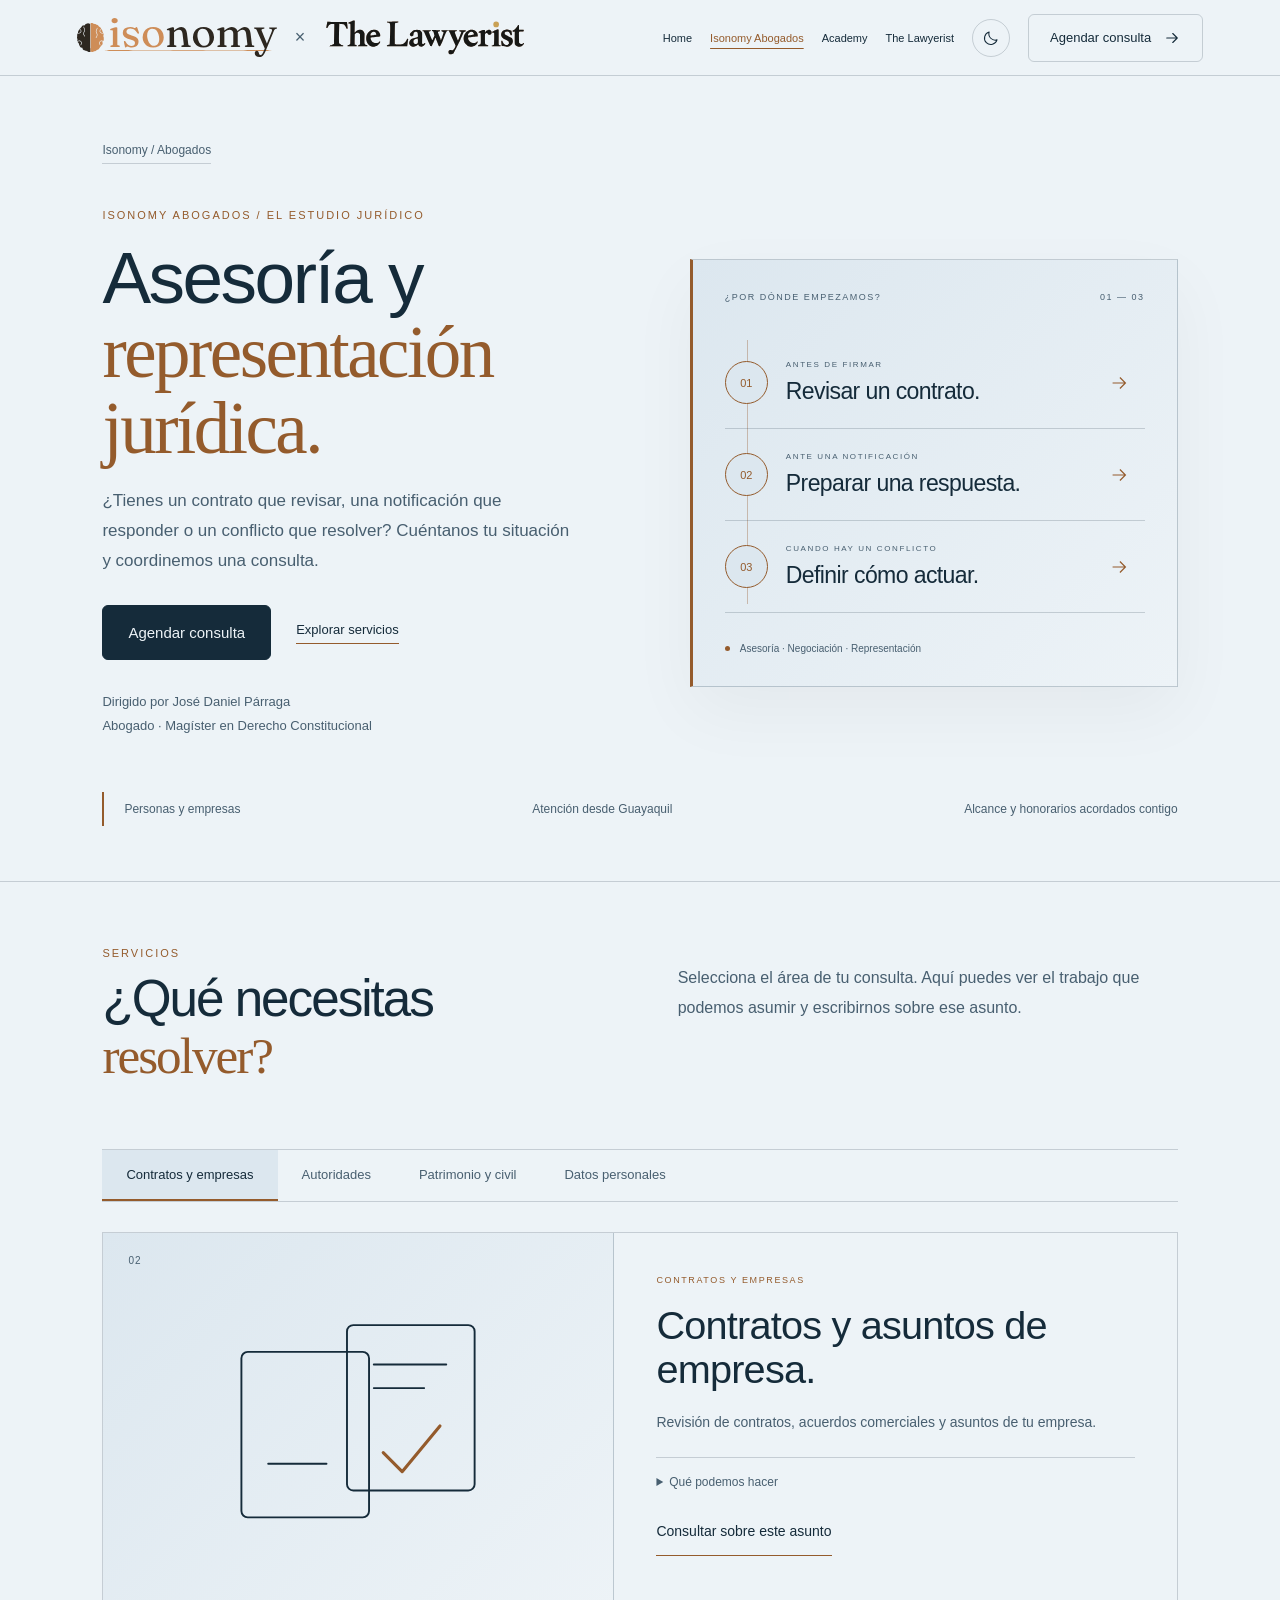
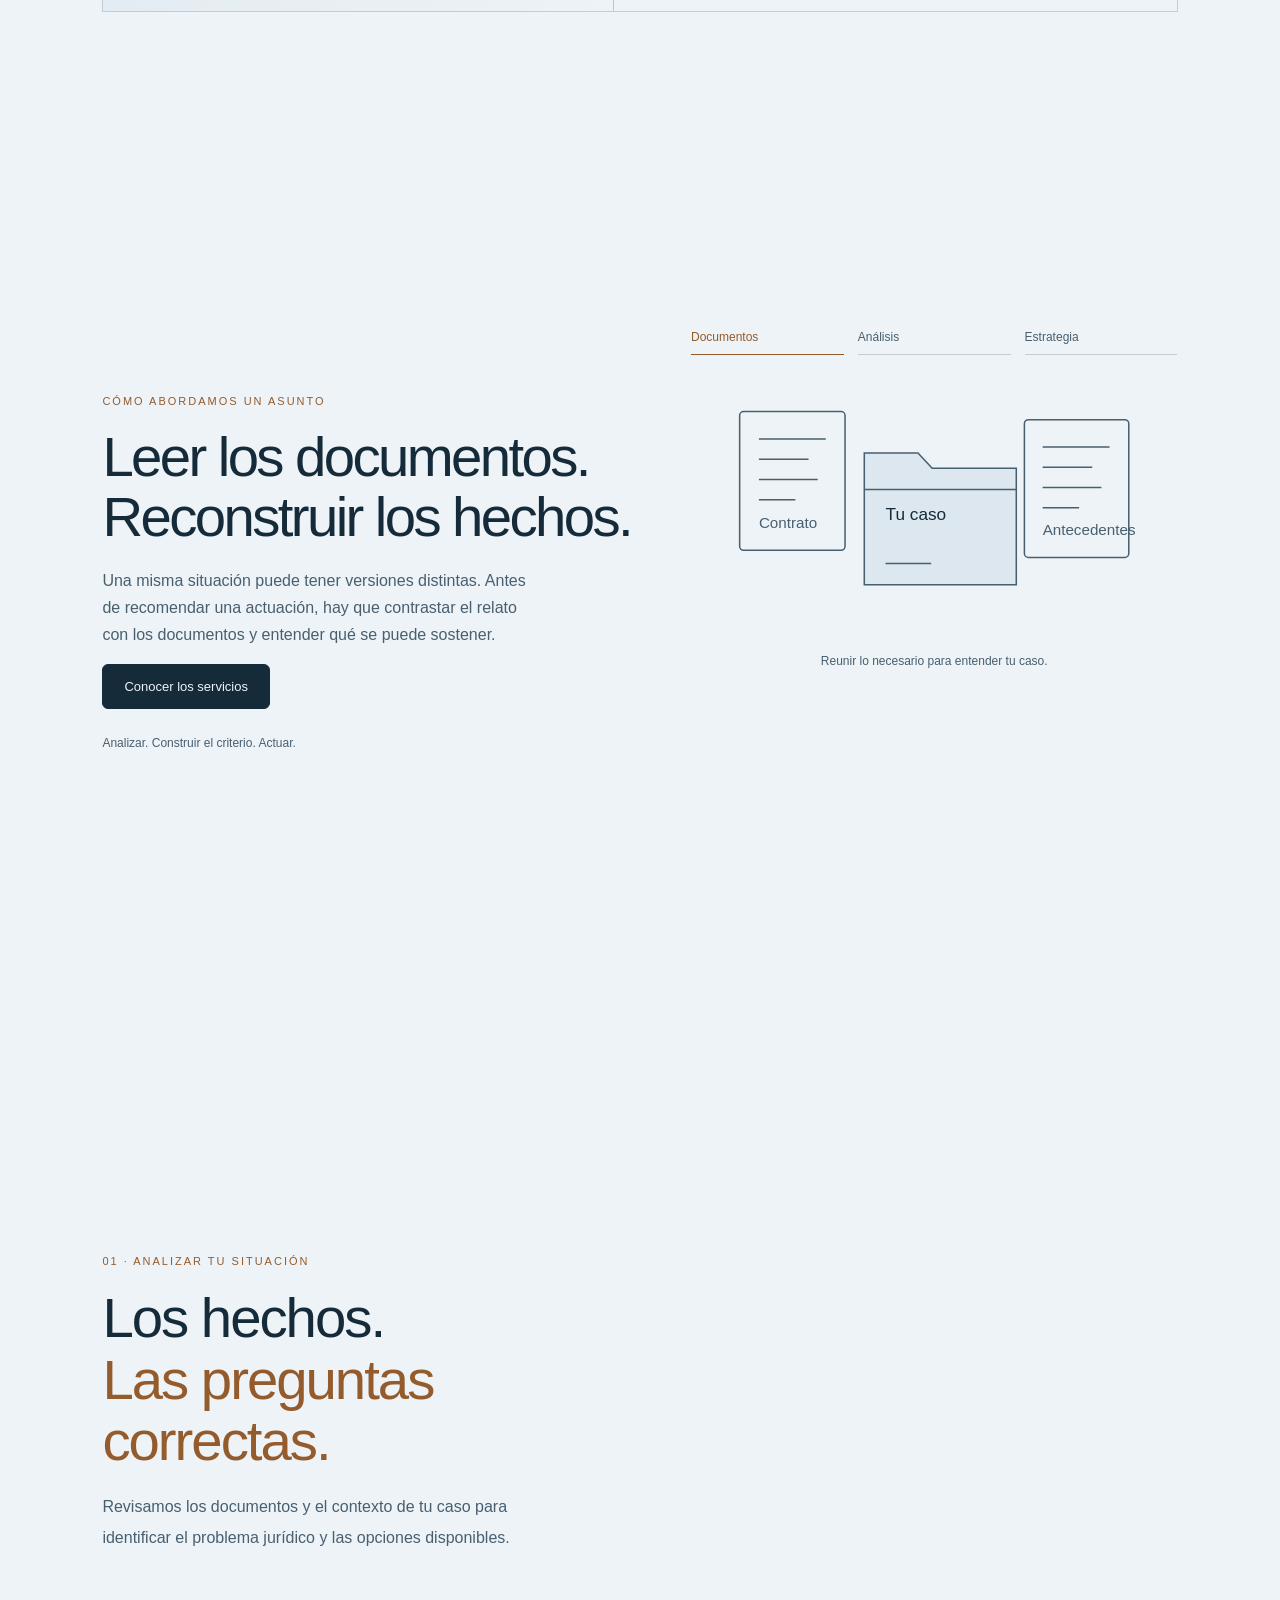
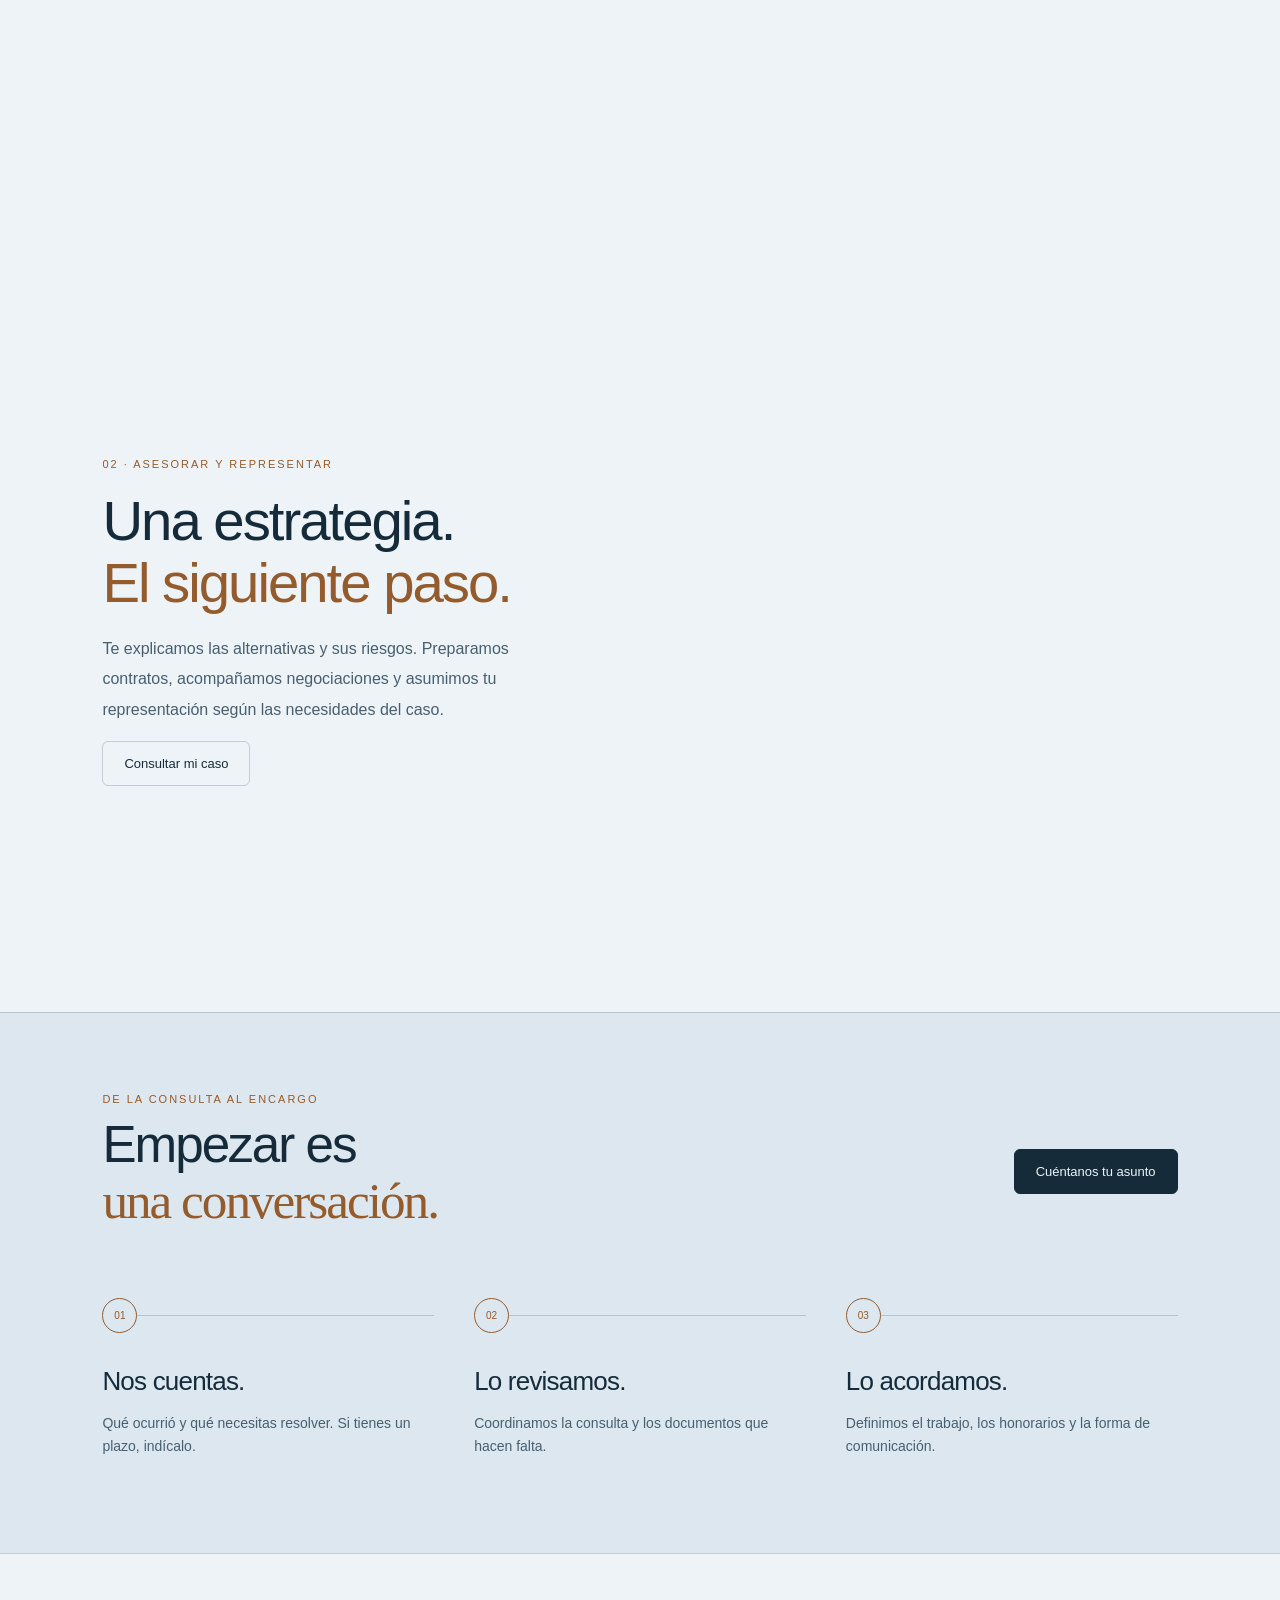
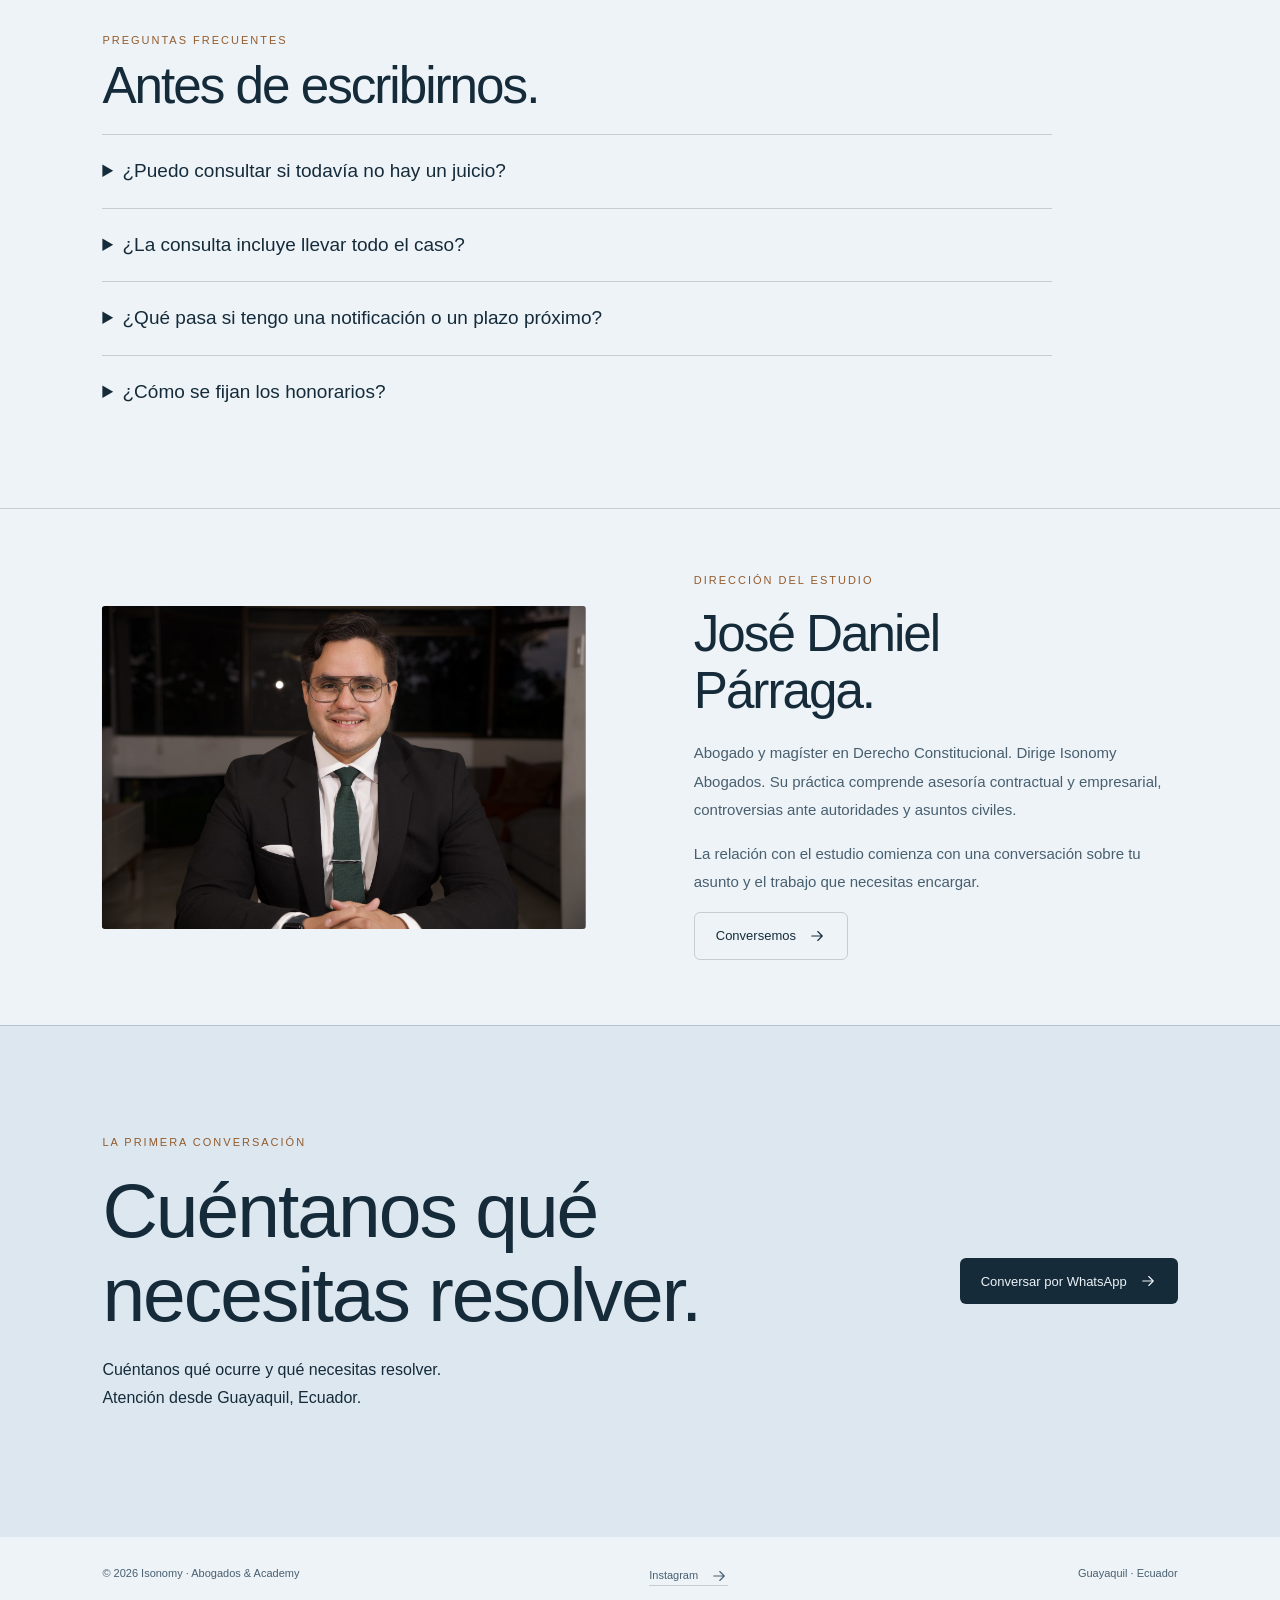
==== commit c971af5a: "Give Academy a notebook identity and Lawyerist a vinyl listening room" ====
--- a/abogados/index.html
+++ b/abogados/index.html
@@ -48,7 +48,7 @@
 /* Separate destinations, longer reading and explicit service scope. */
 .page-intro{padding:155px 8% 75px;max-width:1400px;margin:auto}.breadcrumb{display:inline-block;color:var(--muted);font-size:12px;margin-bottom:40px;border-bottom:1px solid var(--line);padding-bottom:6px}.page-intro h1{font-size:clamp(44px,6vw,82px);letter-spacing:-3px;max-width:950px;line-height:1.06}.page-intro .intro-text{font-size:19px;line-height:1.75;color:var(--muted);max-width:750px}.page-intro .status{margin-top:15px}.section-jump{display:flex;gap:12px;flex-wrap:wrap;margin-top:30px}.section-jump a{padding:10px 0;margin-right:18px;border-bottom:1px solid var(--line);font-size:13px}.reading-section{padding:80px 8%;border-top:1px solid var(--line)}.reading-section .section-head{display:grid;grid-template-columns:1fr 1fr;gap:7%;align-items:start;margin-bottom:45px}.reading-section h2{font-size:clamp(34px,4vw,55px);margin-top:12px}.reading-section p{font-size:16px;line-height:1.85;color:var(--muted);max-width:720px}.reading-section h3{font-size:25px;margin:0 0 15px}.detail-grid{display:grid;grid-template-columns:1fr 1fr;gap:40px 65px}.detail-grid article{padding-top:25px;border-top:1px solid var(--line)}.detail-grid p{font-size:15px}.detail-grid ul{padding-left:18px;line-height:1.85;font-size:14px;color:var(--muted)}.plain-list{list-style:none;padding:0;counter-reset:step}.plain-list li{display:grid;grid-template-columns:50px 1fr;gap:15px;padding:25px 0;border-top:1px solid var(--line);counter-increment:step}.plain-list li:before{content:'0' counter(step);font-size:12px;color:var(--copper)}.plain-list strong{font-size:21px;font-weight:400}.plain-list p{font-size:15px;margin:10px 0 0}.faq{max-width:950px}.faq details{border-top:1px solid var(--line);padding:22px 0}.faq summary{font-size:19px;cursor:pointer;line-height:1.5}.faq details p{font-size:15px}.page-note{padding:30px;border-left:2px solid var(--copper);background:var(--panel);margin-top:30px}.page-note p{margin:0}.reading-section.tinted{background:var(--panel)}.gateway h1{max-width:1000px}.gateway-context{max-width:730px;padding:20px 0;color:var(--muted);line-height:1.85}.gateway-doors .area-door h2 br{display:block}.page-intro+.scroll-story .hero-row{min-height:80svh;padding-top:60px}.links a[aria-current=page]{color:var(--copper);text-decoration:underline;text-underline-offset:6px}footer a{border-bottom:1px solid var(--line)}
 @media(max-width:650px){.page-intro{padding:135px 7% 50px}.page-intro h1{font-size:43px;letter-spacing:-1.8px}.page-intro .intro-text{font-size:17px}.breadcrumb{margin-bottom:28px}.reading-section{padding:55px 7%}.reading-section .section-head,.detail-grid{grid-template-columns:1fr;gap:22px}.reading-section .section-head{margin-bottom:25px}.reading-section p{font-size:15px}.detail-grid{gap:30px}.reading-section h2{font-size:36px}.plain-list li{grid-template-columns:30px 1fr}.page-note{padding:20px}.page-intro+.scroll-story .hero-row{min-height:auto;padding-top:35px}.faq summary{font-size:18px}}
-</style><link rel="stylesheet" href="/assets/page-identities.css?v=2"><link rel="stylesheet" href="/assets/practice-visual.css?v=1"><link rel="stylesheet" href="/assets/typography.css?v=2"><link rel="stylesheet" href="/assets/editorial-layout.css?v=1"><link rel="stylesheet" href="/assets/meaningful-scroll.css?v=3"></head><body class="page-practice"><nav><div class="collaboration"><a class="brand" href="/" aria-label="Isonomy, inicio"><span class="theme-logo isonomy-lockup"><img class="logo-dark" src="/assets/brand-1bfff3ba1e45.svg" alt="Isonomy"><img class="logo-light" src="/assets/brand-79583df23917.svg" alt="Isonomy"></span></a><span class="brand-separator" aria-hidden="true">×</span><a class="partner-brand" href="/the-lawyerist/" aria-label="The Lawyerist, marca personal de José Daniel Párraga"><span class="theme-logo lawyerist-lockup"><img class="logo-dark" src="/assets/brand-9d007f1f7aeb.svg" alt="The Lawyerist"><img class="logo-light" src="/assets/brand-e1b86bc1aedf.svg" alt="The Lawyerist"></span></a></div><button class="menu-toggle" type="button" aria-label="Abrir menú" aria-expanded="false" aria-controls="site-links"><span></span><span></span></button><div class="links" id="site-links"><a href="/">Home</a><a aria-current="page" href="/abogados/">Isonomy Abogados</a><a href="/academy/">Academy</a><a href="/the-lawyerist/">The Lawyerist</a><button class="theme-toggle" type="button" aria-label="Cambiar a modo claro" title="Cambiar a modo claro"><svg class="theme-sun" viewBox="0 0 24 24" fill="none" aria-hidden="true"><circle cx="12" cy="12" r="3.5"/><path d="M12 2v2m0 16v2M2 12h2m16 0h2M5 5l1.4 1.4m11.2 11.2L19 19M5 19l1.4-1.4M17.6 6.4L19 5"/></svg><svg class="theme-moon" viewBox="0 0 24 24" fill="none" aria-hidden="true"><path d="M20 14.5A8.5 8.5 0 019.5 4 8.5 8.5 0 1020 14.5z"/></svg></button><a class="button" href="/abogados/#contacto">Agendar consulta<svg class="link-icon" viewBox="0 0 24 24" fill="none" aria-hidden="true"><path d="M5 12h14M13 6l6 6-6 6" stroke="currentColor" stroke-width="1.5" stroke-linecap="round" stroke-linejoin="round"/></svg></a></div></nav><main><section class="page-intro client-intro visual-hero"><a class="breadcrumb" href="/">Isonomy / Abogados</a><div class="hero-grid"><div class="hero-message"><div class="eyebrow">Estudio jurídico · Guayaquil, Ecuador</div><h1>Asesoría y<br><em>representación jurídica.</em></h1><p class="intro-text">¿Tienes un contrato que revisar, una notificación que responder o un conflicto que resolver? Cuéntanos tu situación y coordinemos una consulta.</p><div class="hero-actions"><a class="button primary" href="https://wa.me/593963894347" target="_blank" rel="noopener noreferrer">Agendar consulta</a><a class="text-link" href="#servicios">Explorar servicios</a></div><p class="contact-hint">Dirigido por José Daniel Párraga<br>Abogado · Magíster en Derecho Constitucional</p></div><div class="case-map"><div class="map-caption"><span>¿POR DÓNDE EMPEZAMOS?</span><span aria-hidden="true">01 — 03</span></div><div class="map-line" aria-hidden="true"></div><a class="case-route" href="#contratos"><span class="route-mark">01</span><span><small>ANTES DE FIRMAR</small><strong>Revisar un contrato.</strong></span><svg viewBox="0 0 24 24" fill="none" aria-hidden="true"><path d="M5 12h14m-6-6 6 6-6 6"/></svg></a><a class="case-route" href="#autoridades"><span class="route-mark">02</span><span><small>ANTE UNA NOTIFICACIÓN</small><strong>Preparar una respuesta.</strong></span><svg viewBox="0 0 24 24" fill="none" aria-hidden="true"><path d="M5 12h14m-6-6 6 6-6 6"/></svg></a><a class="case-route" href="#patrimonio"><span class="route-mark">03</span><span><small>CUANDO HAY UN CONFLICTO</small><strong>Definir cómo actuar.</strong></span><svg viewBox="0 0 24 24" fill="none" aria-hidden="true"><path d="M5 12h14m-6-6 6 6-6 6"/></svg></a><div class="map-footer"><i aria-hidden="true"></i>Asesoría · Negociación · Representación</div></div></div><div class="practice-assurance"><span>Personas y empresas</span><span>Atención desde Guayaquil</span><span>Alcance y honorarios acordados contigo</span></div></section><section class="reading-section visual-services" id="servicios"><div class="section-head"><div><div class="eyebrow">Servicios</div><h2>¿Qué necesitas<br><em>resolver?</em></h2></div><p>Selecciona el área de tu consulta. Aquí puedes ver el trabajo que podemos asumir y escribirnos sobre ese asunto.</p></div><div class="service-selector" role="tablist" aria-label="Áreas de asesoría"><button type="button" role="tab" id="tab-contratos" aria-controls="contratos" aria-selected="false" data-service="contratos">Contratos y empresas</button><button type="button" role="tab" id="tab-autoridades" aria-controls="autoridades" aria-selected="false" data-service="autoridades">Autoridades</button><button type="button" role="tab" id="tab-patrimonio" aria-controls="patrimonio" aria-selected="false" data-service="patrimonio">Patrimonio y civil</button><button type="button" role="tab" id="tab-datos" aria-controls="datos" aria-selected="false" data-service="datos">Datos personales</button></div><div class="service-cards"><article class="service-card" id="autoridades" role="tabpanel" aria-labelledby="tab-autoridades" tabindex="0"><div class="service-art"><span class="service-index">01</span><svg class="service-illustration" viewBox="0 0 220 165" fill="none" aria-hidden="true"><rect x="62" y="25" width="80" height="108" rx="4"/><path d="M79 48h45M79 62h32M79 77h45"/><circle cx="145" cy="110" r="27"/><path d="M145 96v17m0 7v1"/></svg></div><div class="service-body"><div class="eyebrow">Autoridades y procedimientos</div><h3>Notificaciones y controversias.</h3><p>Descargos, impugnaciones y controversias con autoridades.</p><details class="service-detail"><summary>Qué podemos hacer</summary><ul><li>Revisión de actuaciones y antecedentes del procedimiento.</li><li>Preparación de respuestas, descargos e impugnaciones.</li><li>Evaluación de las vías administrativas, judiciales o constitucionales aplicables.</li></ul></details><a class="service-action" href="https://wa.me/593963894347?text=Hola%2C%20quisiera%20consultar%20sobre%20una%20notificaci%C3%B3n%20o%20conflicto%20con%20una%20autoridad." target="_blank" rel="noopener noreferrer">Consultar sobre este asunto</a></div></article><article class="service-card" id="contratos" role="tabpanel" aria-labelledby="tab-contratos" tabindex="0"><div class="service-art"><span class="service-index">02</span><svg class="service-illustration" viewBox="0 0 220 165" fill="none" aria-hidden="true"><rect x="36" y="38" width="81" height="105" rx="4"/><rect x="103" y="21" width="81" height="105" rx="4"/><path d="M120 46h46m-46 15h32M53 109h37"/><path class="art-accent" d="M126 102l12 12 24-29"/></svg></div><div class="service-body"><div class="eyebrow">Contratos y empresas</div><h3>Contratos y asuntos de empresa.</h3><p>Revisión de contratos, acuerdos comerciales y asuntos de tu empresa.</p><details class="service-detail"><summary>Qué podemos hacer</summary><ul><li>Elaboración y revisión de contratos.</li><li>Asesoría en asuntos societarios y relaciones comerciales.</li><li>Negociación y revisión de riesgos laborales y operativos.</li></ul></details><a class="service-action" href="https://wa.me/593963894347?text=Hola%2C%20quisiera%20consultar%20sobre%20un%20contrato%20o%20asunto%20de%20mi%20empresa." target="_blank" rel="noopener noreferrer">Consultar sobre este asunto</a></div></article><article class="service-card" id="patrimonio" role="tabpanel" aria-labelledby="tab-patrimonio" tabindex="0"><div class="service-art"><span class="service-index">03</span><svg class="service-illustration" viewBox="0 0 220 165" fill="none" aria-hidden="true"><path d="M42 86L105 36l63 50v60H42z"/><path d="M91 145v-40h28v40M68 91h15v16H68"/><circle class="art-accent" cx="173" cy="51" r="19"/><path d="M173 42v18m-9-9h18"/></svg></div><div class="service-body"><div class="eyebrow">Patrimonio y asuntos civiles</div><h3>Bienes, herencias y obligaciones.</h3><p>Bienes, herencias, obligaciones y acuerdos que no se cumplen.</p><details class="service-detail"><summary>Qué podemos hacer</summary><ul><li>Análisis de derechos y obligaciones sobre bienes.</li><li>Asesoría en asuntos sucesorios.</li><li>Negociación y representación en controversias civiles.</li></ul></details><a class="service-action" href="https://wa.me/593963894347?text=Hola%2C%20quisiera%20consultar%20sobre%20un%20asunto%20de%20bienes%2C%20herencia%20u%20obligaciones." target="_blank" rel="noopener noreferrer">Consultar sobre este asunto</a></div></article><article class="service-card" id="datos" role="tabpanel" aria-labelledby="tab-datos" tabindex="0"><div class="service-art"><span class="service-index">04</span><svg class="service-illustration" viewBox="0 0 220 165" fill="none" aria-hidden="true"><rect x="67" y="72" width="89" height="70" rx="5"/><path d="M83 72V50a29 29 0 0158 0v22"/><circle class="art-accent" cx="111" cy="103" r="7"/><path d="M111 110v12M37 32h22M37 47h15m124 72h20m-20 15h13"/></svg></div><div class="service-body"><div class="eyebrow">Privacidad y datos personales</div><h3>Protección de datos personales.</h3><p>Cláusulas de tratamiento de datos y solicitudes de protección.</p><details class="service-detail"><summary>Qué podemos hacer</summary><ul><li>Revisión de cláusulas y acuerdos de tratamiento de datos.</li><li>Asesoría sobre prácticas de manejo de información.</li><li>Preparación de solicitudes de protección de datos.</li></ul></details><a class="service-action" href="https://wa.me/593963894347?text=Hola%2C%20quisiera%20consultar%20sobre%20protecci%C3%B3n%20de%20datos%20personales." target="_blank" rel="noopener noreferrer">Consultar sobre este asunto</a></div></article></div></section><section class="scroll-story" id="abogados"><div class="story-viewport"><div class="story-narrative"><div class="story-track"><div class="story-row hero-row"><div class="stagecopy"><div class="eyebrow">Cómo abordamos un asunto</div><h2 class="practice-title">Leer los documentos.<br>Reconstruir los hechos.</h2><p>Una misma situación puede tener versiones distintas. Antes de recomendar una actuación, hay que contrastar el relato con los documentos y entender qué se puede sostener.</p><a class="button primary" href="#servicios">Conocer los servicios</a><span class="personal-credit">Analizar. Construir el criterio. Actuar.</span></div></div><div class="story-row process-row"><div class="process-copy"><div class="eyebrow">01 · Analizar tu situación</div><h2>Los hechos.<br><span>Las preguntas correctas.</span></h2><p>Revisamos los documentos y el contexto de tu caso para identificar el problema jurídico y las opciones disponibles.</p></div></div><div class="story-row process-row"><div class="process-copy"><div class="eyebrow">02 · Asesorar y representar</div><h2>Una estrategia.<br><span>El siguiente paso.</span></h2><p>Te explicamos las alternativas y sus riesgos. Preparamos contratos, acompañamos negociaciones y asumimos tu representación según las necesidades del caso.</p><a class="button" href="#contacto">Consultar mi caso</a></div></div></div></div><div class="visual-stage"><div class="scene case-animation" aria-label="Documentos, análisis y estrategia">
+</style><link rel="stylesheet" href="/assets/page-identities.css?v=2"><link rel="stylesheet" href="/assets/practice-visual.css?v=1"><link rel="stylesheet" href="/assets/typography.css?v=2"><link rel="stylesheet" href="/assets/editorial-layout.css?v=1"><link rel="stylesheet" href="/assets/meaningful-scroll.css?v=3"><link rel="stylesheet" href="/assets/art-directions.css?v=1"></head><body class="page-practice"><nav><div class="collaboration"><a class="brand" href="/" aria-label="Isonomy, inicio"><span class="theme-logo isonomy-lockup"><img class="logo-dark" src="/assets/brand-1bfff3ba1e45.svg" alt="Isonomy"><img class="logo-light" src="/assets/brand-79583df23917.svg" alt="Isonomy"></span></a><span class="brand-separator" aria-hidden="true">×</span><a class="partner-brand" href="/the-lawyerist/" aria-label="The Lawyerist, marca personal de José Daniel Párraga"><span class="theme-logo lawyerist-lockup"><img class="logo-dark" src="/assets/brand-9d007f1f7aeb.svg" alt="The Lawyerist"><img class="logo-light" src="/assets/brand-e1b86bc1aedf.svg" alt="The Lawyerist"></span></a></div><button class="menu-toggle" type="button" aria-label="Abrir menú" aria-expanded="false" aria-controls="site-links"><span></span><span></span></button><div class="links" id="site-links"><a href="/">Home</a><a aria-current="page" href="/abogados/">Isonomy Abogados</a><a href="/academy/">Academy</a><a href="/the-lawyerist/">The Lawyerist</a><button class="theme-toggle" type="button" aria-label="Cambiar a modo claro" title="Cambiar a modo claro"><svg class="theme-sun" viewBox="0 0 24 24" fill="none" aria-hidden="true"><circle cx="12" cy="12" r="3.5"/><path d="M12 2v2m0 16v2M2 12h2m16 0h2M5 5l1.4 1.4m11.2 11.2L19 19M5 19l1.4-1.4M17.6 6.4L19 5"/></svg><svg class="theme-moon" viewBox="0 0 24 24" fill="none" aria-hidden="true"><path d="M20 14.5A8.5 8.5 0 019.5 4 8.5 8.5 0 1020 14.5z"/></svg></button><a class="button" href="/abogados/#contacto">Agendar consulta<svg class="link-icon" viewBox="0 0 24 24" fill="none" aria-hidden="true"><path d="M5 12h14M13 6l6 6-6 6" stroke="currentColor" stroke-width="1.5" stroke-linecap="round" stroke-linejoin="round"/></svg></a></div></nav><main><section class="page-intro client-intro visual-hero"><a class="breadcrumb" href="/">Isonomy / Abogados</a><div class="hero-grid"><div class="hero-message"><div class="eyebrow">Isonomy Abogados / El estudio jurídico</div><h1>Asesoría y<br><em>representación jurídica.</em></h1><p class="intro-text">¿Tienes un contrato que revisar, una notificación que responder o un conflicto que resolver? Cuéntanos tu situación y coordinemos una consulta.</p><div class="hero-actions"><a class="button primary" href="https://wa.me/593963894347" target="_blank" rel="noopener noreferrer">Agendar consulta</a><a class="text-link" href="#servicios">Explorar servicios</a></div><p class="contact-hint">Dirigido por José Daniel Párraga<br>Abogado · Magíster en Derecho Constitucional</p></div><div class="case-map"><div class="map-caption"><span>¿POR DÓNDE EMPEZAMOS?</span><span aria-hidden="true">01 — 03</span></div><div class="map-line" aria-hidden="true"></div><a class="case-route" href="#contratos"><span class="route-mark">01</span><span><small>ANTES DE FIRMAR</small><strong>Revisar un contrato.</strong></span><svg viewBox="0 0 24 24" fill="none" aria-hidden="true"><path d="M5 12h14m-6-6 6 6-6 6"/></svg></a><a class="case-route" href="#autoridades"><span class="route-mark">02</span><span><small>ANTE UNA NOTIFICACIÓN</small><strong>Preparar una respuesta.</strong></span><svg viewBox="0 0 24 24" fill="none" aria-hidden="true"><path d="M5 12h14m-6-6 6 6-6 6"/></svg></a><a class="case-route" href="#patrimonio"><span class="route-mark">03</span><span><small>CUANDO HAY UN CONFLICTO</small><strong>Definir cómo actuar.</strong></span><svg viewBox="0 0 24 24" fill="none" aria-hidden="true"><path d="M5 12h14m-6-6 6 6-6 6"/></svg></a><div class="map-footer"><i aria-hidden="true"></i>Asesoría · Negociación · Representación</div></div></div><div class="practice-assurance"><span>Personas y empresas</span><span>Atención desde Guayaquil</span><span>Alcance y honorarios acordados contigo</span></div></section><section class="reading-section visual-services" id="servicios"><div class="section-head"><div><div class="eyebrow">Servicios</div><h2>¿Qué necesitas<br><em>resolver?</em></h2></div><p>Selecciona el área de tu consulta. Aquí puedes ver el trabajo que podemos asumir y escribirnos sobre ese asunto.</p></div><div class="service-selector" role="tablist" aria-label="Áreas de asesoría"><button type="button" role="tab" id="tab-contratos" aria-controls="contratos" aria-selected="false" data-service="contratos">Contratos y empresas</button><button type="button" role="tab" id="tab-autoridades" aria-controls="autoridades" aria-selected="false" data-service="autoridades">Autoridades</button><button type="button" role="tab" id="tab-patrimonio" aria-controls="patrimonio" aria-selected="false" data-service="patrimonio">Patrimonio y civil</button><button type="button" role="tab" id="tab-datos" aria-controls="datos" aria-selected="false" data-service="datos">Datos personales</button></div><div class="service-cards"><article class="service-card" id="autoridades" role="tabpanel" aria-labelledby="tab-autoridades" tabindex="0"><div class="service-art"><span class="service-index">01</span><svg class="service-illustration" viewBox="0 0 220 165" fill="none" aria-hidden="true"><rect x="62" y="25" width="80" height="108" rx="4"/><path d="M79 48h45M79 62h32M79 77h45"/><circle cx="145" cy="110" r="27"/><path d="M145 96v17m0 7v1"/></svg></div><div class="service-body"><div class="eyebrow">Autoridades y procedimientos</div><h3>Notificaciones y controversias.</h3><p>Descargos, impugnaciones y controversias con autoridades.</p><details class="service-detail"><summary>Qué podemos hacer</summary><ul><li>Revisión de actuaciones y antecedentes del procedimiento.</li><li>Preparación de respuestas, descargos e impugnaciones.</li><li>Evaluación de las vías administrativas, judiciales o constitucionales aplicables.</li></ul></details><a class="service-action" href="https://wa.me/593963894347?text=Hola%2C%20quisiera%20consultar%20sobre%20una%20notificaci%C3%B3n%20o%20conflicto%20con%20una%20autoridad." target="_blank" rel="noopener noreferrer">Consultar sobre este asunto</a></div></article><article class="service-card" id="contratos" role="tabpanel" aria-labelledby="tab-contratos" tabindex="0"><div class="service-art"><span class="service-index">02</span><svg class="service-illustration" viewBox="0 0 220 165" fill="none" aria-hidden="true"><rect x="36" y="38" width="81" height="105" rx="4"/><rect x="103" y="21" width="81" height="105" rx="4"/><path d="M120 46h46m-46 15h32M53 109h37"/><path class="art-accent" d="M126 102l12 12 24-29"/></svg></div><div class="service-body"><div class="eyebrow">Contratos y empresas</div><h3>Contratos y asuntos de empresa.</h3><p>Revisión de contratos, acuerdos comerciales y asuntos de tu empresa.</p><details class="service-detail"><summary>Qué podemos hacer</summary><ul><li>Elaboración y revisión de contratos.</li><li>Asesoría en asuntos societarios y relaciones comerciales.</li><li>Negociación y revisión de riesgos laborales y operativos.</li></ul></details><a class="service-action" href="https://wa.me/593963894347?text=Hola%2C%20quisiera%20consultar%20sobre%20un%20contrato%20o%20asunto%20de%20mi%20empresa." target="_blank" rel="noopener noreferrer">Consultar sobre este asunto</a></div></article><article class="service-card" id="patrimonio" role="tabpanel" aria-labelledby="tab-patrimonio" tabindex="0"><div class="service-art"><span class="service-index">03</span><svg class="service-illustration" viewBox="0 0 220 165" fill="none" aria-hidden="true"><path d="M42 86L105 36l63 50v60H42z"/><path d="M91 145v-40h28v40M68 91h15v16H68"/><circle class="art-accent" cx="173" cy="51" r="19"/><path d="M173 42v18m-9-9h18"/></svg></div><div class="service-body"><div class="eyebrow">Patrimonio y asuntos civiles</div><h3>Bienes, herencias y obligaciones.</h3><p>Bienes, herencias, obligaciones y acuerdos que no se cumplen.</p><details class="service-detail"><summary>Qué podemos hacer</summary><ul><li>Análisis de derechos y obligaciones sobre bienes.</li><li>Asesoría en asuntos sucesorios.</li><li>Negociación y representación en controversias civiles.</li></ul></details><a class="service-action" href="https://wa.me/593963894347?text=Hola%2C%20quisiera%20consultar%20sobre%20un%20asunto%20de%20bienes%2C%20herencia%20u%20obligaciones." target="_blank" rel="noopener noreferrer">Consultar sobre este asunto</a></div></article><article class="service-card" id="datos" role="tabpanel" aria-labelledby="tab-datos" tabindex="0"><div class="service-art"><span class="service-index">04</span><svg class="service-illustration" viewBox="0 0 220 165" fill="none" aria-hidden="true"><rect x="67" y="72" width="89" height="70" rx="5"/><path d="M83 72V50a29 29 0 0158 0v22"/><circle class="art-accent" cx="111" cy="103" r="7"/><path d="M111 110v12M37 32h22M37 47h15m124 72h20m-20 15h13"/></svg></div><div class="service-body"><div class="eyebrow">Privacidad y datos personales</div><h3>Protección de datos personales.</h3><p>Cláusulas de tratamiento de datos y solicitudes de protección.</p><details class="service-detail"><summary>Qué podemos hacer</summary><ul><li>Revisión de cláusulas y acuerdos de tratamiento de datos.</li><li>Asesoría sobre prácticas de manejo de información.</li><li>Preparación de solicitudes de protección de datos.</li></ul></details><a class="service-action" href="https://wa.me/593963894347?text=Hola%2C%20quisiera%20consultar%20sobre%20protecci%C3%B3n%20de%20datos%20personales." target="_blank" rel="noopener noreferrer">Consultar sobre este asunto</a></div></article></div></section><section class="scroll-story" id="abogados"><div class="story-viewport"><div class="story-narrative"><div class="story-track"><div class="story-row hero-row"><div class="stagecopy"><div class="eyebrow">Cómo abordamos un asunto</div><h2 class="practice-title">Leer los documentos.<br>Reconstruir los hechos.</h2><p>Una misma situación puede tener versiones distintas. Antes de recomendar una actuación, hay que contrastar el relato con los documentos y entender qué se puede sostener.</p><a class="button primary" href="#servicios">Conocer los servicios</a><span class="personal-credit">Analizar. Construir el criterio. Actuar.</span></div></div><div class="story-row process-row"><div class="process-copy"><div class="eyebrow">01 · Analizar tu situación</div><h2>Los hechos.<br><span>Las preguntas correctas.</span></h2><p>Revisamos los documentos y el contexto de tu caso para identificar el problema jurídico y las opciones disponibles.</p></div></div><div class="story-row process-row"><div class="process-copy"><div class="eyebrow">02 · Asesorar y representar</div><h2>Una estrategia.<br><span>El siguiente paso.</span></h2><p>Te explicamos las alternativas y sus riesgos. Preparamos contratos, acompañamos negociaciones y asumimos tu representación según las necesidades del caso.</p><a class="button" href="#contacto">Consultar mi caso</a></div></div></div></div><div class="visual-stage"><div class="scene case-animation" aria-label="Documentos, análisis y estrategia">
 <div class="case-steps"><span data-case-step="0">Documentos</span><span data-case-step="1">Análisis</span><span data-case-step="2">Estrategia</span></div>
 <svg class="case-drawing" viewBox="0 0 480 260" fill="none" aria-hidden="true" stroke="currentColor" stroke-width="1.5">
 <g class="case-documents"><g class="case-paper case-paper-1"><rect x="83" y="40" width="104" height="137" rx="4" fill="var(--bg)"/><path d="M102 67h66m-66 20h49m-49 20h58m-58 20h36"/><text x="102" y="155">Contrato</text></g><g class="case-paper case-paper-2"><rect x="294" y="48" width="103" height="136" rx="4" fill="var(--bg)"/><path d="M312 75h66m-66 20h49m-49 20h58m-58 20h36"/><text x="312" y="162">Antecedentes</text></g></g>
--- a/assets/art-directions.css
+++ b/assets/art-directions.css
@@ -0,0 +1,87 @@
+/* Four independent art directions. Existing scroll canvases and media remain intact. */
+/* Home: an index, with small previews of the destinations. */
+.home-edition{display:flex;justify-content:space-between;gap:24px;max-width:800px;padding-bottom:16px;border-bottom:1px solid var(--line);font-size:10px;line-height:1.5;letter-spacing:1.4px;color:var(--muted)}
+.page-home .portal-copy h1{margin-top:35px}
+.page-home .portal-door.academy-door{background:#ece3cb;color:#354d38;background-image:repeating-linear-gradient(0deg,transparent,transparent 27px,#354d380a 28px)}
+.personal-preview{display:flex;align-items:center;justify-content:center;gap:35px;padding:35px;background:#ded0a4;color:#332b20;border:1px solid #332b2030;align-self:center;box-shadow:5px 5px 0 var(--panel)}
+.personal-preview>div:last-child{min-width:0}.personal-preview span{display:block;font-size:8px;line-height:1.8;letter-spacing:1.2px;margin-bottom:18px}.personal-preview strong{font:400 clamp(29px,3vw,44px)/1.12 Georgia,serif;letter-spacing:-1px}
+.mini-record{width:145px;aspect-ratio:1;flex-shrink:0;position:relative;border-radius:50%;background:repeating-radial-gradient(circle at center,#24201a 0 2px,#534a3a 2px 2.7px,#24201a 2.7px 5px);box-shadow:0 8px 20px #0003;border:1px solid #8b7d62}
+.mini-record:before{content:'';position:absolute;inset:33%;border-radius:50%;background:#bc7b48;border:1px solid #cfa56d}
+.mini-record:after{content:'';position:absolute;inset:48%;background:#24201a;border:1px solid #d5b98a;border-radius:50%}
+.studio-teaser{display:grid;grid-template-columns:1.2fr 1fr;gap:8%;align-items:center;margin:0 8% 80px;padding:45px;border:1px solid var(--line);background:var(--panel)}
+.studio-copy h2{font:400 clamp(30px,3.3vw,48px)/1.12 Georgia,serif;letter-spacing:-1px;margin:25px 0}.studio-copy p{font-size:15px;line-height:1.75;color:var(--muted);max-width:500px}.studio-capabilities{display:flex;gap:10px 20px;flex-wrap:wrap;margin:25px 0 30px;font-size:8px;letter-spacing:1px;color:var(--muted)}
+.studio-art{border:1px solid var(--line);padding:12px;color:var(--copper);background-image:linear-gradient(var(--line) 1px,transparent 1px),linear-gradient(90deg,var(--line) 1px,transparent 1px);background-size:60px 60px}.studio-art svg{display:block;width:100%;height:auto}
+/* Abogados: structured, professional, with its own blue palette. */
+.page-practice .practice-assurance{border-left:2px solid var(--copper);border-top:0;padding:10px 0 10px 20px}
+.page-practice .service-selector{border-top:1px solid var(--line)}
+.page-practice .service-body .service-action{display:inline-flex;min-height:44px;align-items:center}
+/* Academy: paper, green ink, diagrams and annotated notebook pages. */
+body.page-academy{--bg:#202c24;--ink:#eee7d6;--muted:#c6c9b8;--copper:#b5c699;--panel:#2b392e;--line:#eee7d633;--nav:#202c24f5;--paper-rule:#e4dac909;--paper-fleck:#e4dac918;--paper-shadow:#0002}
+[data-theme="light"] body.page-academy{--bg:#f2e9d5;--ink:#353e30;--muted:#5e6556;--copper:#46664c;--panel:#e9dfc7;--line:#354d3838;--nav:#f2e9d5f5;--paper-rule:#5d60430a;--paper-fleck:#62593d13;--paper-shadow:#75634416}
+.page-academy main{background-image:radial-gradient(var(--paper-fleck) .6px,transparent .8px);background-size:5px 7px}
+.page-academy .academy-intro{max-width:1500px;margin:auto}
+.page-academy .notebook-heading{grid-template-columns:1fr 1.1fr;gap:5%;align-items:center;border-top:1px solid var(--line);padding-top:30px}
+.notebook-copy{min-width:0}.page-academy .notebook-heading h1{font-size:clamp(46px,5.3vw,76px);margin:25px 0;line-height:1.07;letter-spacing:-2px}
+.notebook-copy .status{font-size:11px;line-height:1.6;border:1px dashed var(--line);border-radius:0;padding:10px 14px;display:inline-block;background:none}
+.notebook-index{display:flex;flex-wrap:wrap;gap:22px;margin-top:30px;font-size:12px}.notebook-index a{display:flex;align-items:center;gap:9px;min-height:44px;border-bottom:1px solid var(--line)}.notebook-index span{font-size:9px;color:var(--copper)}
+.notebook-figure{margin:0;min-width:0;padding:8px;border:1px solid var(--line);box-shadow:6px 6px 0 var(--paper-shadow);position:relative}
+.notebook-figure:before,.notebook-figure:after{content:'';position:absolute;width:15px;height:15px;border-top:1px solid var(--copper);top:-6px;pointer-events:none}.notebook-figure:before{left:-6px;border-left:1px solid var(--copper)}.notebook-figure:after{right:-6px;border-right:1px solid var(--copper)}
+.notebook-figure .theme-logo{width:100%}.notebook-figure img{display:block;width:100%;height:auto}.notebook-figure figcaption{font-size:10px;line-height:1.6;color:var(--muted);padding:14px 12px;border-top:1px solid var(--line)}
+.page-academy .academy-shelves{gap:28px;margin-top:65px}.page-academy .academy-shelves>a{background:var(--bg);border:1px solid var(--line);border-radius:0;box-shadow:4px 4px 0 var(--paper-shadow)}
+.page-academy .shelf-art{background-color:var(--panel);background-image:linear-gradient(var(--paper-rule) 1px,transparent 1px),linear-gradient(90deg,var(--paper-rule) 1px,transparent 1px);background-size:22px 22px;border-bottom:1px dashed var(--line)}
+.ink-edition{color:var(--ink);stroke-width:1.2}.ink-edition .art-accent{stroke:var(--copper);stroke-width:1.4}
+.page-academy .academy-shelves h2{letter-spacing:-.7px}.page-academy .academy-shelves>a>span{color:var(--copper)}
+.page-academy .academy-feature{border-top-style:dashed}.page-academy .feature-copy .eyebrow{display:inline-block;border-bottom:1px solid var(--line);padding-bottom:12px}
+.page-academy .learning-outline,.page-academy .community-board{position:relative;background-color:var(--bg);background-image:repeating-linear-gradient(0deg,transparent,transparent 29px,var(--paper-rule) 30px);border:1px solid var(--line);box-shadow:6px 6px 0 var(--paper-shadow)}
+.page-academy .learning-outline{padding:32px 30px 28px 50px}.page-academy .learning-outline:before{content:'';position:absolute;top:0;bottom:0;left:29px;width:1px;background:var(--line)}
+.notebook-stamp{display:block;font-size:8px;line-height:1.7;letter-spacing:1.6px;color:var(--copper);padding-bottom:12px;border-bottom:1px dashed var(--line)}
+.community-board>.notebook-stamp{padding:18px 28px 12px}.page-academy .board-entry{border-bottom-style:dashed}.page-academy .board-top{font-size:9px;line-height:1.7}
+.page-academy .book-spine{background-image:repeating-linear-gradient(0deg,transparent,transparent 4px,var(--paper-rule) 5px);border-color:var(--copper);border-radius:2px 5px 0 0;box-shadow:3px 0 0 var(--paper-shadow)}
+.page-academy .academy-now{border-top:1px solid var(--line);background-image:repeating-linear-gradient(0deg,transparent,transparent 29px,var(--paper-rule) 30px)}
+/* The Lawyerist: sleeves, liner notes and a listening room, using real videos. */
+body.page-personal{--bg:#28221c;--ink:#f4e7c8;--muted:#d0bea2;--copper:#e0ac70;--panel:#372c21;--line:#f4e7c830;--nav:#28221cf5;--law-bg:#28221c;--law-ink:#f4e7c8;--law-muted:#d0bea2;--sleeve:#dac59a;--sleeve-ink:#392b20}
+[data-theme="light"] body.page-personal{--bg:#f0dfba;--ink:#35271f;--muted:#68543f;--copper:#8f4728;--panel:#e2cea5;--line:#35271f38;--nav:#f0dfbaf5;--law-bg:#f0dfba;--law-ink:#35271f;--law-muted:#68543f;--sleeve:#d7bc87;--sleeve-ink:#35271f}
+.page-personal .lawyerist{background:var(--bg)}
+.page-personal .editorial-hero{grid-template-columns:1.1fr 1fr;gap:7%;align-items:center}
+.personal-edition-label{display:flex;justify-content:space-between;gap:20px;padding:17px 0 13px;margin:24px 0 0;border-top:1px solid var(--line);border-bottom:1px solid var(--line);font-size:9px;letter-spacing:1.4px;line-height:1.6;color:var(--muted);max-width:460px}
+.page-personal .editorial-hero h1{font:400 clamp(42px,4.9vw,74px)/1.06 Georgia,serif;letter-spacing:-2px;margin:28px 0}
+.page-personal .editorial-hero h1 em{font-style:normal;color:var(--copper)}
+.page-personal .editorial-topics{flex-wrap:wrap;gap:15px 25px}.page-personal .section-jump{flex-wrap:wrap;line-height:1.7;gap:20px}
+.record-edition{max-width:490px;padding:22px;background:var(--sleeve);color:var(--sleeve-ink);border:1px solid #392b2040;box-shadow:8px 8px 0 var(--panel)}
+.record-edition .feature-kicker{font-size:8px;letter-spacing:1px;line-height:1.6;color:var(--sleeve-ink);border-bottom:1px solid #392b2040;padding-bottom:14px;margin-bottom:20px}
+.record-stage{position:relative;isolation:isolate;width:100%;padding-bottom:5px;min-width:0}.vinyl-art{position:absolute;right:0;top:12%;width:71%;z-index:0}.vinyl-art svg{display:block;width:100%;height:auto}
+.record-sleeve{width:77%;position:relative;z-index:1;box-shadow:4px 7px 16px #0004}.record-sleeve .film-preview{border-radius:0;border:1px solid #19140f}
+.record-edition .film-title{font-size:clamp(18px,1.9vw,27px);left:8%;right:8%;bottom:76px;line-height:1.12}.record-edition .film-brand{left:8%;width:125px;max-width:80%;top:20px}.record-edition .film-play{left:8%;bottom:22px;width:42px;height:42px}.record-edition .film-caption{left:calc(8% + 55px);bottom:36px;font-size:8px;letter-spacing:1.5px}
+.edition-footer{display:flex;justify-content:space-between;gap:10px;border-top:1px solid #392b2040;margin-top:18px;padding-top:12px;font-size:8px;letter-spacing:1px;line-height:1.7}
+.page-personal .editorial-heading{padding-top:22px;font-size:10px;letter-spacing:1.4px;line-height:1.7}.page-personal .editorial-heading>span:last-child{letter-spacing:0;text-transform:none}
+.page-personal .video-filters{gap:0;border-bottom:1px solid var(--line);margin:0 0 30px}.page-personal .video-filters button{border:0;border-bottom:2px solid transparent;border-radius:0;min-height:44px;background:transparent;color:var(--muted);padding:12px 18px}.page-personal .video-filters button[aria-pressed=true]{background:var(--panel);color:var(--ink);border-bottom-color:var(--copper)}
+.page-personal .video-gallery{gap:35px 28px}.page-personal .video-meta{padding:14px 0 10px;border-bottom:1px solid var(--line);color:var(--muted);font-size:8px;line-height:1.8;letter-spacing:.9px}
+.page-personal .film-preview{border-radius:0}.page-personal .video-card .film-preview{box-shadow:4px 4px 0 var(--panel)}
+.page-personal .editorial-channel h2{letter-spacing:-1px}.page-personal .channel-links span{font-family:Georgia,serif}
+.listening-room{padding:65px 0 60px;border-top:1px solid var(--line);border-bottom:1px solid var(--line);display:grid;grid-template-columns:1fr 1.15fr;gap:7%;align-items:center;margin:15px 0 35px}
+.listening-heading{min-width:0}.listening-heading h2{font:400 clamp(34px,4vw,56px)/1.08 Georgia,serif;letter-spacing:-1.3px;margin:24px 0}.listening-heading p{font-size:15px;line-height:1.8;color:var(--muted);max-width:440px}.listening-note{display:block;font-size:11px;line-height:1.7;color:var(--muted);padding-top:18px;border-top:1px solid var(--line);max-width:440px}
+.listening-selection{display:grid;grid-template-columns:repeat(3,minmax(0,1fr));gap:10px;min-width:0;align-items:start}.listening-selection article{position:relative;min-width:0;padding:16px 12px 20px;background:var(--sleeve);color:var(--sleeve-ink);border:1px solid #392b2030;box-shadow:3px 3px 0 var(--panel)}.listening-selection article:nth-child(2){margin-top:30px;background:#b8754b;color:#221b17}.listening-selection article:nth-child(3){margin-top:60px;background:#ccc69b;color:#303126}
+.listening-number{display:block;font-size:9px;letter-spacing:1.3px;padding-bottom:12px;border-bottom:1px solid #392b2040}.listening-selection h3{font:400 20px/1.15 Georgia,serif;margin:20px 0 10px;letter-spacing:-.4px}.listening-selection p{font-size:11px;line-height:1.6;margin:0;opacity:.85}.listening-selection .mini-record{width:100%;max-width:120px;margin:22px auto 0;box-shadow:none}
+.set-lines{height:120px;display:flex;gap:6px;align-items:center;justify-content:center;margin-top:22px}.set-lines i{width:3px;height:45%;background:currentColor;opacity:.8}.set-lines i:nth-child(2n){height:75%}.set-lines i:nth-child(3n){height:30%}.set-lines i:nth-child(5){height:95%}
+.rhythm-marks{height:120px;position:relative;margin-top:22px}.rhythm-marks i{position:absolute;border:1px solid currentColor;border-radius:50%;width:50%;aspect-ratio:1;top:20%;left:5%}.rhythm-marks i:nth-child(2){left:30%;top:5%}.rhythm-marks i:nth-child(3){left:48%;top:28%;width:45%}.rhythm-marks i:nth-child(4){left:22%;top:48%;width:35%;background:currentColor;opacity:.3}
+/* New areas do not change the fixed header or native scroll geometry. */
+.notebook-index a:focus-visible,.text-link:focus-visible,.section-jump a:focus-visible{outline:2px solid var(--copper);outline-offset:5px}
+@media(max-width:1050px){
+.personal-preview{gap:22px;padding:28px}.personal-preview .mini-record{width:115px}
+.page-academy .notebook-heading h1{font-size:54px}.page-personal .editorial-hero{gap:5%}.page-personal .editorial-hero h1{font-size:54px}.record-edition{padding:16px}.record-edition .film-title{font-size:21px}.record-edition .film-brand{width:105px}
+.listening-room{grid-template-columns:1fr;gap:30px}.listening-heading p,.listening-note{max-width:580px}.listening-selection{max-width:720px;gap:18px}.listening-selection article{padding:20px}.listening-selection .mini-record{max-width:145px}.listening-selection h3{font-size:24px}
+}
+@media(max-width:650px){
+.home-edition{font-size:8px;gap:12px;letter-spacing:.7px}.home-edition span:last-child{text-align:right}.page-home .portal-copy h1{margin-top:27px}.personal-preview{justify-content:flex-start;gap:26px;padding:28px}.personal-preview .mini-record{width:110px}.personal-preview strong{font-size:32px}.personal-preview span{font-size:7px;letter-spacing:.8px}
+.studio-teaser{grid-template-columns:1fr;margin:0 7% 50px;padding:27px;gap:28px}.studio-copy h2{font-size:33px}.studio-copy p{font-size:14px}.studio-capabilities{font-size:7px;gap:12px}.studio-art{max-width:370px;width:100%;margin:auto}
+.page-academy .notebook-heading{grid-template-columns:1fr;gap:35px;padding-top:20px}.page-academy .notebook-heading h1{font-size:45px;letter-spacing:-1.5px}.notebook-copy .status{font-size:10px}.notebook-index{gap:20px;margin-top:20px}.notebook-figure{max-width:450px;margin:0 auto;width:100%}.notebook-figure figcaption{font-size:9px;padding:12px}
+.page-academy .academy-shelves{gap:20px;margin-top:45px}.page-academy .shelf-art{border:0;border-right:1px dashed var(--line)}.page-academy .learning-outline{padding:25px 24px 25px 42px}.page-academy .learning-outline:before{left:23px}
+.page-personal .editorial-hero{grid-template-columns:1fr;gap:35px;padding-top:calc(var(--nav-height,94px) + 40px)}.page-personal .editorial-hero h1{font-size:46px;letter-spacing:-1.5px}.personal-edition-label{font-size:8px;letter-spacing:1px;margin-top:20px}.record-edition{max-width:350px;padding:18px}.record-edition .film-title{font-size:23px}.record-edition .film-brand{width:115px}.record-edition .film-caption{font-size:7px;letter-spacing:1px}
+.page-personal .editorial-heading{font-size:9px;gap:15px;align-items:start}.page-personal .video-filters button{font-size:11px;padding:12px 13px}.page-personal .video-gallery{grid-template-columns:1fr;gap:30px}.page-personal .video-card{max-width:380px;margin:0 auto}.page-personal .video-meta{font-size:8px}.page-personal .video-meta span:last-child{font-size:7px}
+.listening-room{padding:45px 0;gap:25px}.listening-heading h2{font-size:40px}.listening-heading p{font-size:14px}.listening-selection{gap:10px;align-items:stretch}.listening-selection article{padding:13px 10px}.listening-selection article:nth-child(2){margin-top:15px}.listening-selection article:nth-child(3){margin-top:30px}.listening-selection h3{font-size:19px}.listening-selection p{font-size:10px}.listening-number{font-size:8px}.listening-selection .mini-record{margin-top:18px}.set-lines,.rhythm-marks{height:85px;margin-top:18px}.set-lines{gap:5px}
+}
+@media(max-width:380px){
+.personal-preview{padding:22px;gap:20px}.personal-preview .mini-record{width:90px}.personal-preview strong{font-size:29px}.personal-preview span{letter-spacing:.2px}
+.record-edition{padding:14px}.record-edition .feature-kicker{font-size:7px;letter-spacing:.5px}.record-edition .film-title{font-size:20px}.record-edition .film-brand{width:100px}.record-edition .film-play{width:36px;height:36px}.record-edition .film-caption{left:calc(8% + 44px);bottom:33px;font-size:7px;letter-spacing:.7px}
+.listening-selection{grid-template-columns:1fr;gap:14px}.listening-selection article,.listening-selection article:nth-child(2),.listening-selection article:nth-child(3){margin:0;display:grid;grid-template-columns:80px 1fr;gap:0 20px;padding:18px;align-items:center}.listening-number{grid-column:2;padding-bottom:6px}.listening-selection .mini-record,.set-lines,.rhythm-marks{grid-column:1;grid-row:1/4;margin:0;width:80px;height:80px}.listening-selection h3{margin:12px 0 7px;grid-column:2}.listening-selection p{grid-column:2}.set-lines{gap:6px}
+}
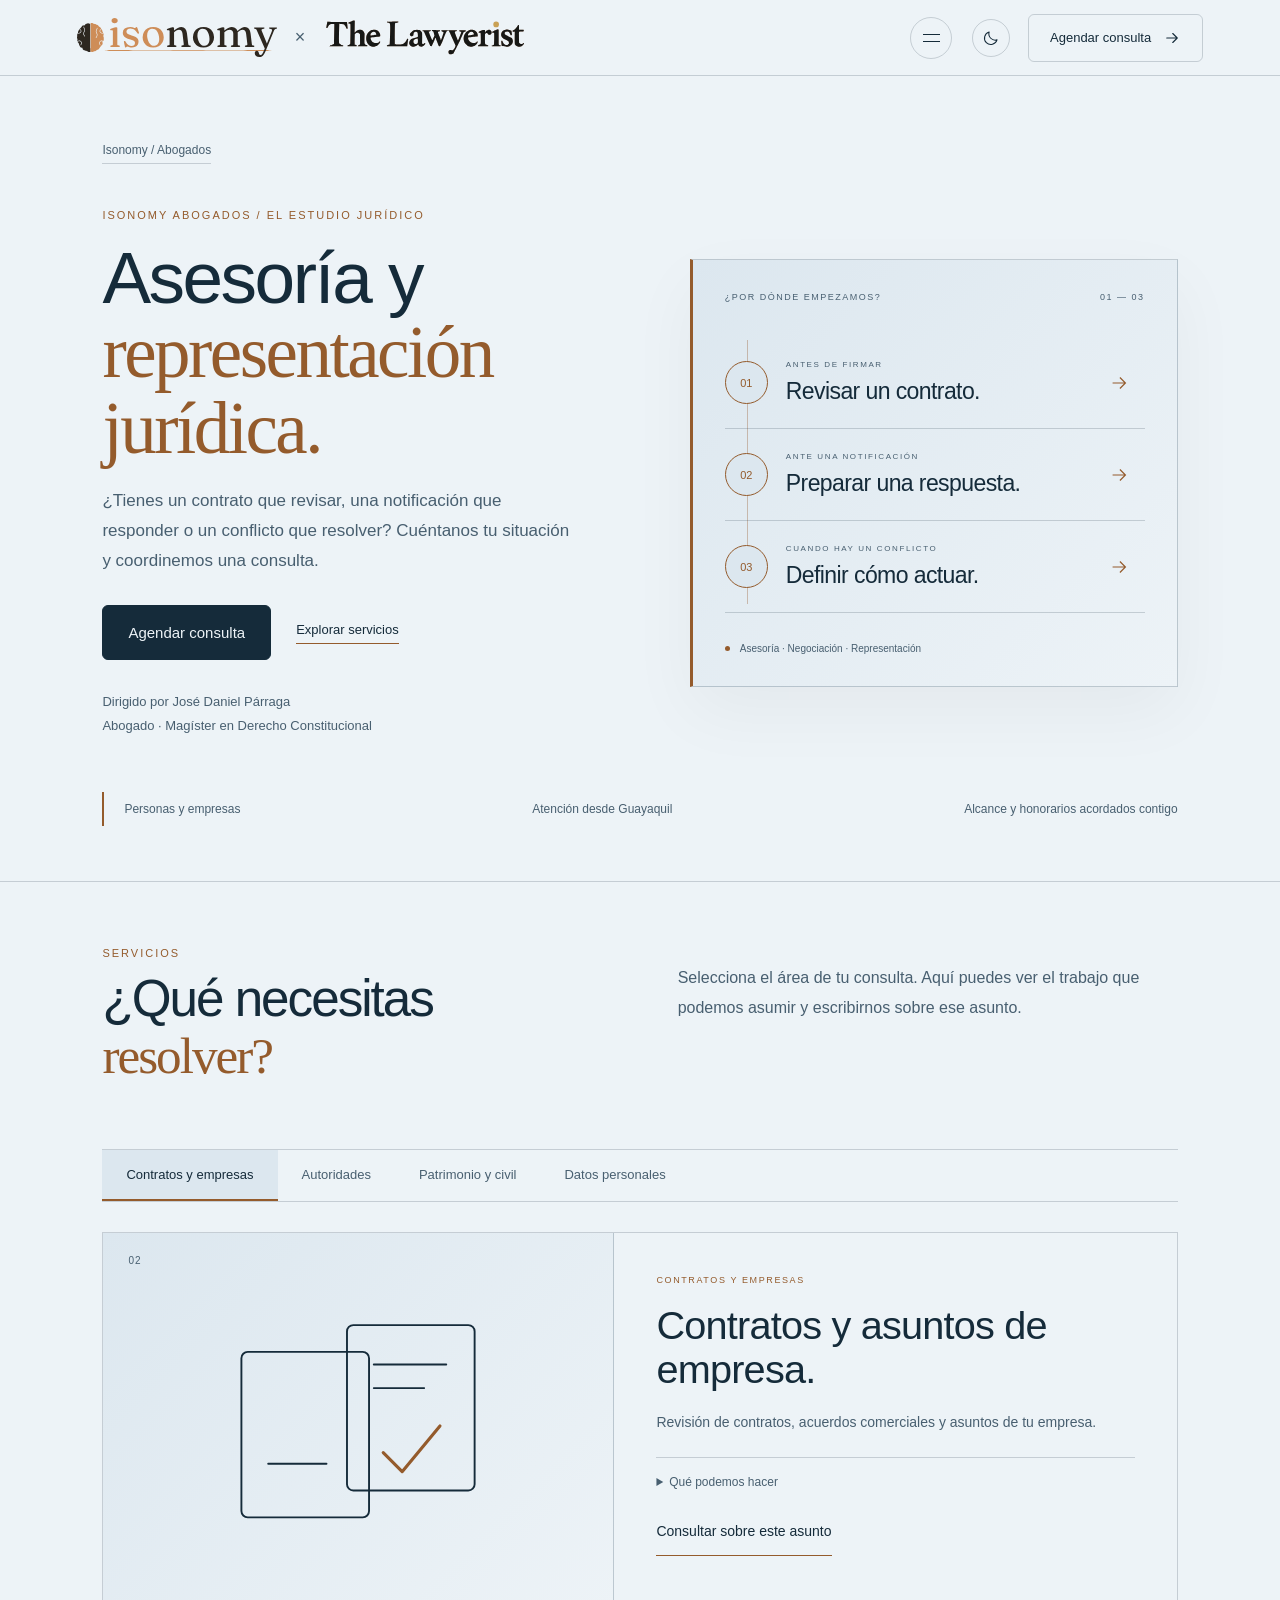
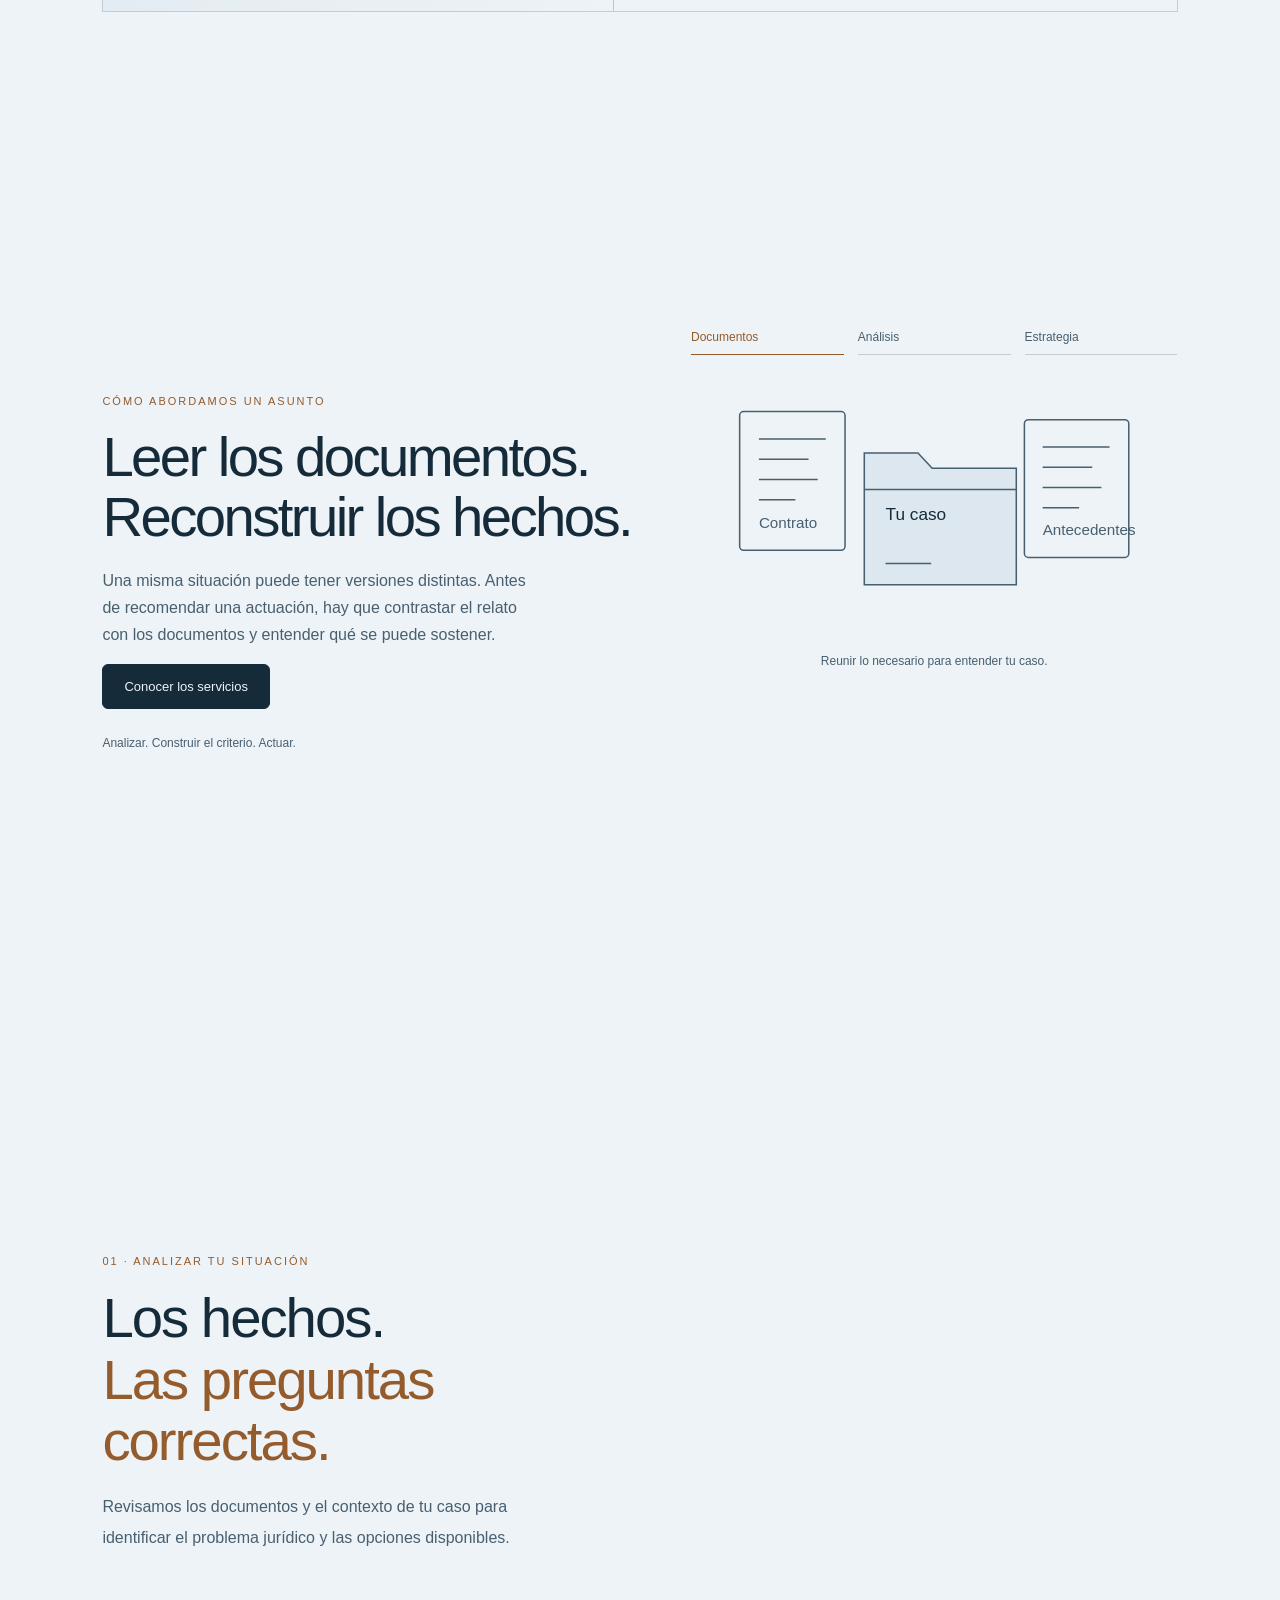
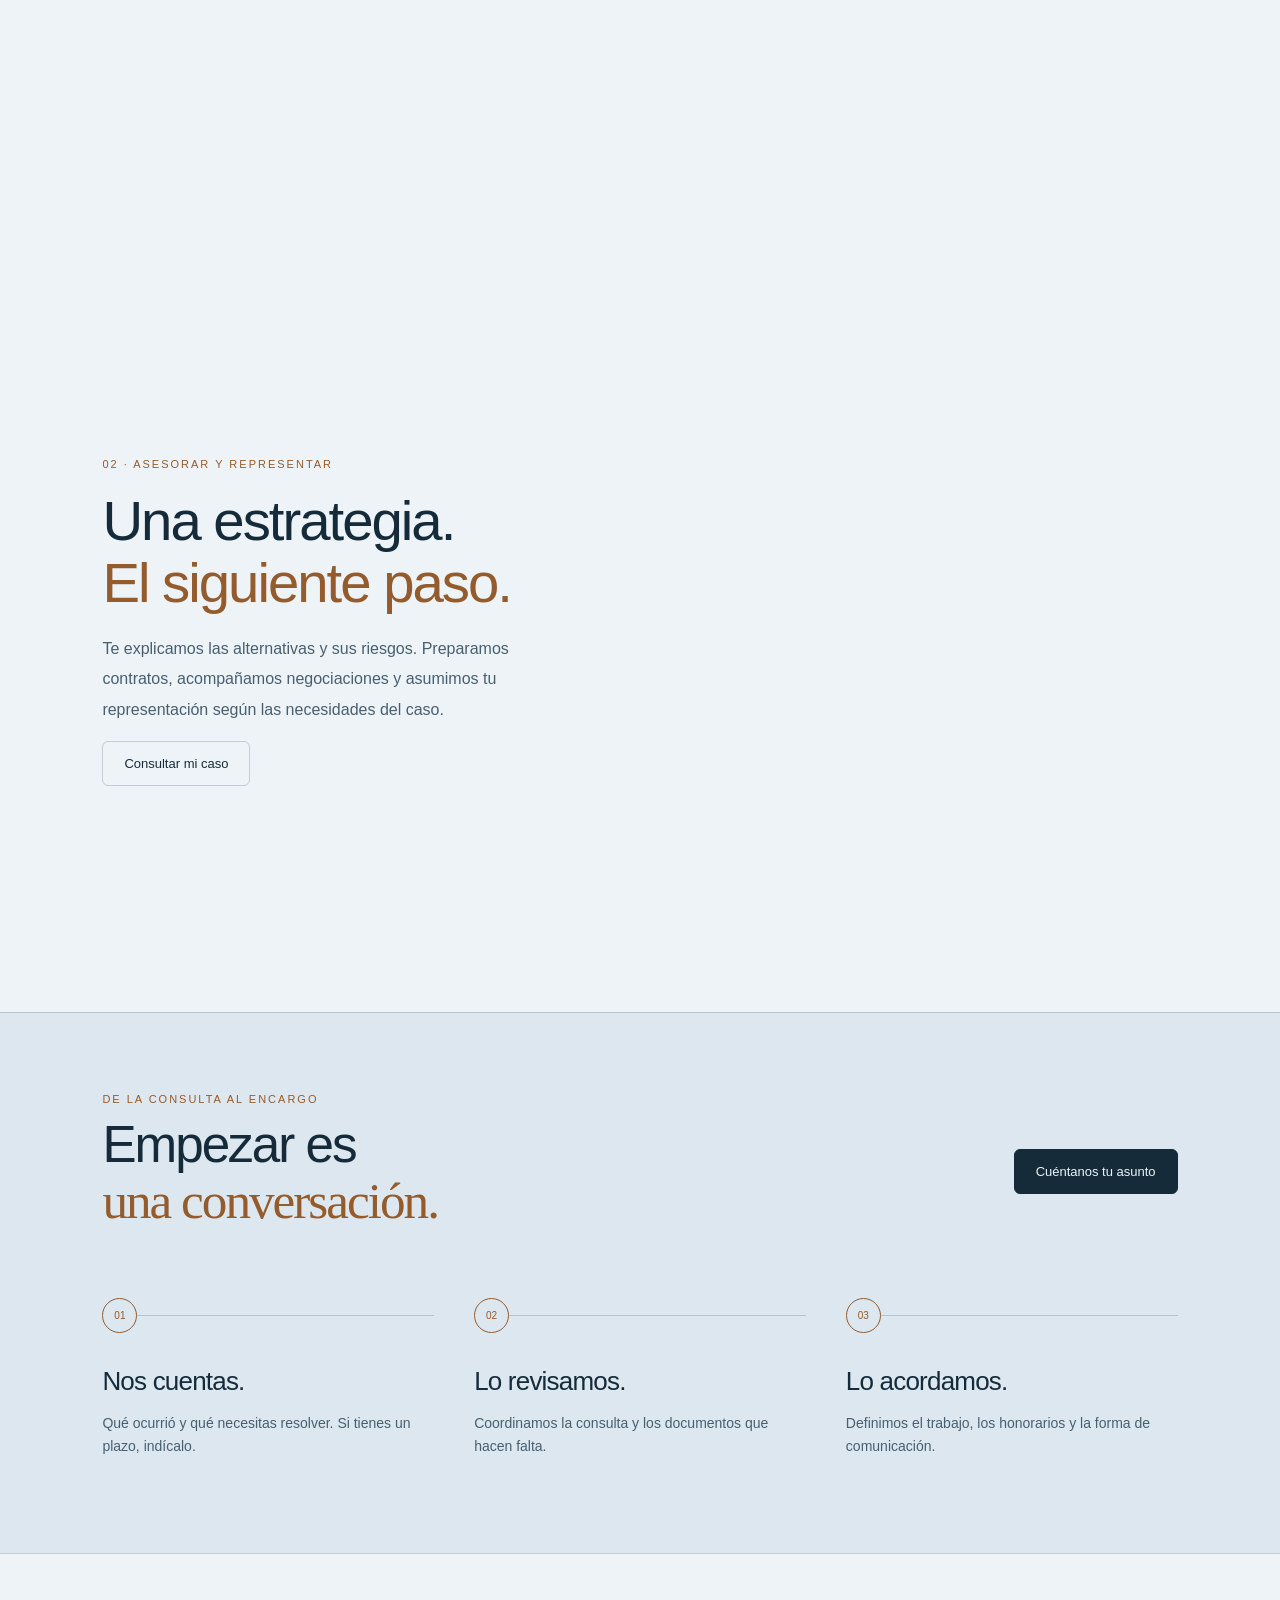
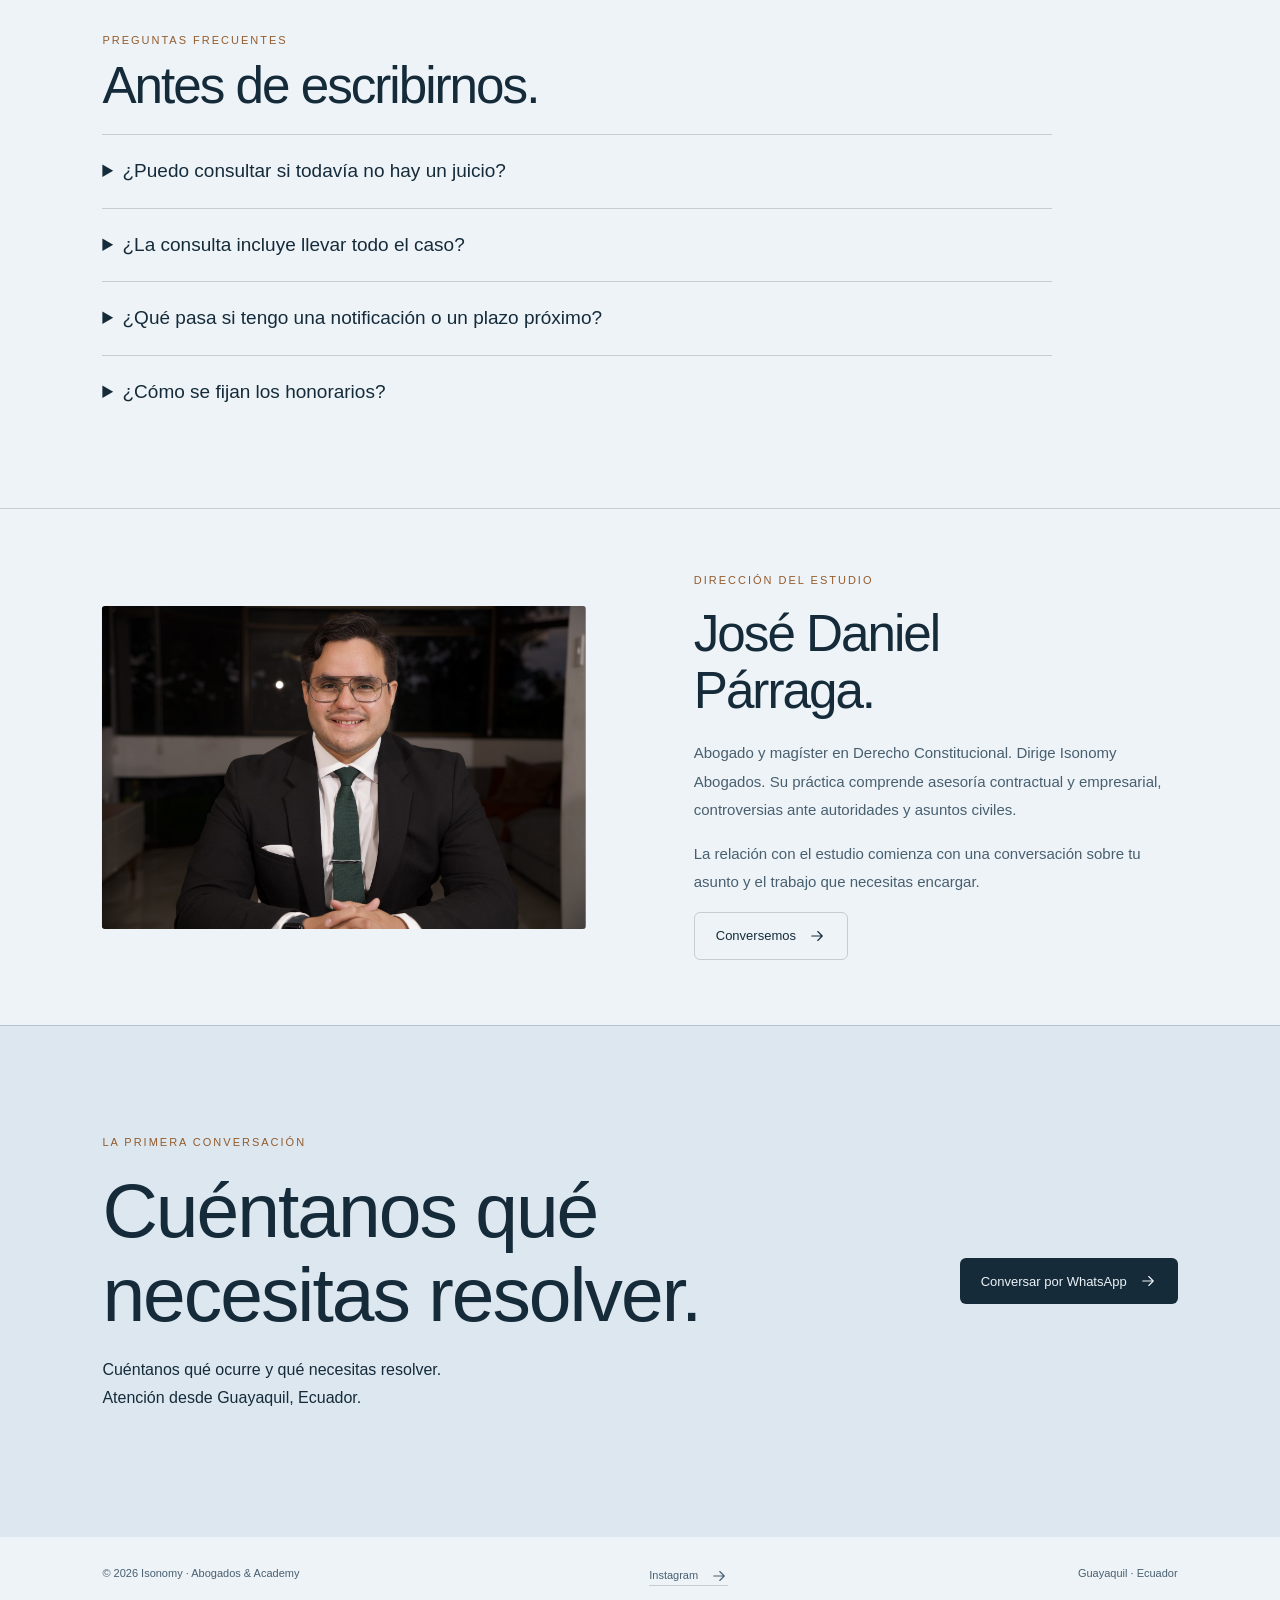
==== commit 50f59be5: "Give The Lawyerist a print identity and add legal marketing page" ====
--- a/abogados/index.html
+++ b/abogados/index.html
@@ -48,7 +48,7 @@
 /* Separate destinations, longer reading and explicit service scope. */
 .page-intro{padding:155px 8% 75px;max-width:1400px;margin:auto}.breadcrumb{display:inline-block;color:var(--muted);font-size:12px;margin-bottom:40px;border-bottom:1px solid var(--line);padding-bottom:6px}.page-intro h1{font-size:clamp(44px,6vw,82px);letter-spacing:-3px;max-width:950px;line-height:1.06}.page-intro .intro-text{font-size:19px;line-height:1.75;color:var(--muted);max-width:750px}.page-intro .status{margin-top:15px}.section-jump{display:flex;gap:12px;flex-wrap:wrap;margin-top:30px}.section-jump a{padding:10px 0;margin-right:18px;border-bottom:1px solid var(--line);font-size:13px}.reading-section{padding:80px 8%;border-top:1px solid var(--line)}.reading-section .section-head{display:grid;grid-template-columns:1fr 1fr;gap:7%;align-items:start;margin-bottom:45px}.reading-section h2{font-size:clamp(34px,4vw,55px);margin-top:12px}.reading-section p{font-size:16px;line-height:1.85;color:var(--muted);max-width:720px}.reading-section h3{font-size:25px;margin:0 0 15px}.detail-grid{display:grid;grid-template-columns:1fr 1fr;gap:40px 65px}.detail-grid article{padding-top:25px;border-top:1px solid var(--line)}.detail-grid p{font-size:15px}.detail-grid ul{padding-left:18px;line-height:1.85;font-size:14px;color:var(--muted)}.plain-list{list-style:none;padding:0;counter-reset:step}.plain-list li{display:grid;grid-template-columns:50px 1fr;gap:15px;padding:25px 0;border-top:1px solid var(--line);counter-increment:step}.plain-list li:before{content:'0' counter(step);font-size:12px;color:var(--copper)}.plain-list strong{font-size:21px;font-weight:400}.plain-list p{font-size:15px;margin:10px 0 0}.faq{max-width:950px}.faq details{border-top:1px solid var(--line);padding:22px 0}.faq summary{font-size:19px;cursor:pointer;line-height:1.5}.faq details p{font-size:15px}.page-note{padding:30px;border-left:2px solid var(--copper);background:var(--panel);margin-top:30px}.page-note p{margin:0}.reading-section.tinted{background:var(--panel)}.gateway h1{max-width:1000px}.gateway-context{max-width:730px;padding:20px 0;color:var(--muted);line-height:1.85}.gateway-doors .area-door h2 br{display:block}.page-intro+.scroll-story .hero-row{min-height:80svh;padding-top:60px}.links a[aria-current=page]{color:var(--copper);text-decoration:underline;text-underline-offset:6px}footer a{border-bottom:1px solid var(--line)}
 @media(max-width:650px){.page-intro{padding:135px 7% 50px}.page-intro h1{font-size:43px;letter-spacing:-1.8px}.page-intro .intro-text{font-size:17px}.breadcrumb{margin-bottom:28px}.reading-section{padding:55px 7%}.reading-section .section-head,.detail-grid{grid-template-columns:1fr;gap:22px}.reading-section .section-head{margin-bottom:25px}.reading-section p{font-size:15px}.detail-grid{gap:30px}.reading-section h2{font-size:36px}.plain-list li{grid-template-columns:30px 1fr}.page-note{padding:20px}.page-intro+.scroll-story .hero-row{min-height:auto;padding-top:35px}.faq summary{font-size:18px}}
-</style><link rel="stylesheet" href="/assets/page-identities.css?v=2"><link rel="stylesheet" href="/assets/practice-visual.css?v=1"><link rel="stylesheet" href="/assets/typography.css?v=2"><link rel="stylesheet" href="/assets/editorial-layout.css?v=1"><link rel="stylesheet" href="/assets/meaningful-scroll.css?v=3"><link rel="stylesheet" href="/assets/art-directions.css?v=1"></head><body class="page-practice"><nav><div class="collaboration"><a class="brand" href="/" aria-label="Isonomy, inicio"><span class="theme-logo isonomy-lockup"><img class="logo-dark" src="/assets/brand-1bfff3ba1e45.svg" alt="Isonomy"><img class="logo-light" src="/assets/brand-79583df23917.svg" alt="Isonomy"></span></a><span class="brand-separator" aria-hidden="true">×</span><a class="partner-brand" href="/the-lawyerist/" aria-label="The Lawyerist, marca personal de José Daniel Párraga"><span class="theme-logo lawyerist-lockup"><img class="logo-dark" src="/assets/brand-9d007f1f7aeb.svg" alt="The Lawyerist"><img class="logo-light" src="/assets/brand-e1b86bc1aedf.svg" alt="The Lawyerist"></span></a></div><button class="menu-toggle" type="button" aria-label="Abrir menú" aria-expanded="false" aria-controls="site-links"><span></span><span></span></button><div class="links" id="site-links"><a href="/">Home</a><a aria-current="page" href="/abogados/">Isonomy Abogados</a><a href="/academy/">Academy</a><a href="/the-lawyerist/">The Lawyerist</a><button class="theme-toggle" type="button" aria-label="Cambiar a modo claro" title="Cambiar a modo claro"><svg class="theme-sun" viewBox="0 0 24 24" fill="none" aria-hidden="true"><circle cx="12" cy="12" r="3.5"/><path d="M12 2v2m0 16v2M2 12h2m16 0h2M5 5l1.4 1.4m11.2 11.2L19 19M5 19l1.4-1.4M17.6 6.4L19 5"/></svg><svg class="theme-moon" viewBox="0 0 24 24" fill="none" aria-hidden="true"><path d="M20 14.5A8.5 8.5 0 019.5 4 8.5 8.5 0 1020 14.5z"/></svg></button><a class="button" href="/abogados/#contacto">Agendar consulta<svg class="link-icon" viewBox="0 0 24 24" fill="none" aria-hidden="true"><path d="M5 12h14M13 6l6 6-6 6" stroke="currentColor" stroke-width="1.5" stroke-linecap="round" stroke-linejoin="round"/></svg></a></div></nav><main><section class="page-intro client-intro visual-hero"><a class="breadcrumb" href="/">Isonomy / Abogados</a><div class="hero-grid"><div class="hero-message"><div class="eyebrow">Isonomy Abogados / El estudio jurídico</div><h1>Asesoría y<br><em>representación jurídica.</em></h1><p class="intro-text">¿Tienes un contrato que revisar, una notificación que responder o un conflicto que resolver? Cuéntanos tu situación y coordinemos una consulta.</p><div class="hero-actions"><a class="button primary" href="https://wa.me/593963894347" target="_blank" rel="noopener noreferrer">Agendar consulta</a><a class="text-link" href="#servicios">Explorar servicios</a></div><p class="contact-hint">Dirigido por José Daniel Párraga<br>Abogado · Magíster en Derecho Constitucional</p></div><div class="case-map"><div class="map-caption"><span>¿POR DÓNDE EMPEZAMOS?</span><span aria-hidden="true">01 — 03</span></div><div class="map-line" aria-hidden="true"></div><a class="case-route" href="#contratos"><span class="route-mark">01</span><span><small>ANTES DE FIRMAR</small><strong>Revisar un contrato.</strong></span><svg viewBox="0 0 24 24" fill="none" aria-hidden="true"><path d="M5 12h14m-6-6 6 6-6 6"/></svg></a><a class="case-route" href="#autoridades"><span class="route-mark">02</span><span><small>ANTE UNA NOTIFICACIÓN</small><strong>Preparar una respuesta.</strong></span><svg viewBox="0 0 24 24" fill="none" aria-hidden="true"><path d="M5 12h14m-6-6 6 6-6 6"/></svg></a><a class="case-route" href="#patrimonio"><span class="route-mark">03</span><span><small>CUANDO HAY UN CONFLICTO</small><strong>Definir cómo actuar.</strong></span><svg viewBox="0 0 24 24" fill="none" aria-hidden="true"><path d="M5 12h14m-6-6 6 6-6 6"/></svg></a><div class="map-footer"><i aria-hidden="true"></i>Asesoría · Negociación · Representación</div></div></div><div class="practice-assurance"><span>Personas y empresas</span><span>Atención desde Guayaquil</span><span>Alcance y honorarios acordados contigo</span></div></section><section class="reading-section visual-services" id="servicios"><div class="section-head"><div><div class="eyebrow">Servicios</div><h2>¿Qué necesitas<br><em>resolver?</em></h2></div><p>Selecciona el área de tu consulta. Aquí puedes ver el trabajo que podemos asumir y escribirnos sobre ese asunto.</p></div><div class="service-selector" role="tablist" aria-label="Áreas de asesoría"><button type="button" role="tab" id="tab-contratos" aria-controls="contratos" aria-selected="false" data-service="contratos">Contratos y empresas</button><button type="button" role="tab" id="tab-autoridades" aria-controls="autoridades" aria-selected="false" data-service="autoridades">Autoridades</button><button type="button" role="tab" id="tab-patrimonio" aria-controls="patrimonio" aria-selected="false" data-service="patrimonio">Patrimonio y civil</button><button type="button" role="tab" id="tab-datos" aria-controls="datos" aria-selected="false" data-service="datos">Datos personales</button></div><div class="service-cards"><article class="service-card" id="autoridades" role="tabpanel" aria-labelledby="tab-autoridades" tabindex="0"><div class="service-art"><span class="service-index">01</span><svg class="service-illustration" viewBox="0 0 220 165" fill="none" aria-hidden="true"><rect x="62" y="25" width="80" height="108" rx="4"/><path d="M79 48h45M79 62h32M79 77h45"/><circle cx="145" cy="110" r="27"/><path d="M145 96v17m0 7v1"/></svg></div><div class="service-body"><div class="eyebrow">Autoridades y procedimientos</div><h3>Notificaciones y controversias.</h3><p>Descargos, impugnaciones y controversias con autoridades.</p><details class="service-detail"><summary>Qué podemos hacer</summary><ul><li>Revisión de actuaciones y antecedentes del procedimiento.</li><li>Preparación de respuestas, descargos e impugnaciones.</li><li>Evaluación de las vías administrativas, judiciales o constitucionales aplicables.</li></ul></details><a class="service-action" href="https://wa.me/593963894347?text=Hola%2C%20quisiera%20consultar%20sobre%20una%20notificaci%C3%B3n%20o%20conflicto%20con%20una%20autoridad." target="_blank" rel="noopener noreferrer">Consultar sobre este asunto</a></div></article><article class="service-card" id="contratos" role="tabpanel" aria-labelledby="tab-contratos" tabindex="0"><div class="service-art"><span class="service-index">02</span><svg class="service-illustration" viewBox="0 0 220 165" fill="none" aria-hidden="true"><rect x="36" y="38" width="81" height="105" rx="4"/><rect x="103" y="21" width="81" height="105" rx="4"/><path d="M120 46h46m-46 15h32M53 109h37"/><path class="art-accent" d="M126 102l12 12 24-29"/></svg></div><div class="service-body"><div class="eyebrow">Contratos y empresas</div><h3>Contratos y asuntos de empresa.</h3><p>Revisión de contratos, acuerdos comerciales y asuntos de tu empresa.</p><details class="service-detail"><summary>Qué podemos hacer</summary><ul><li>Elaboración y revisión de contratos.</li><li>Asesoría en asuntos societarios y relaciones comerciales.</li><li>Negociación y revisión de riesgos laborales y operativos.</li></ul></details><a class="service-action" href="https://wa.me/593963894347?text=Hola%2C%20quisiera%20consultar%20sobre%20un%20contrato%20o%20asunto%20de%20mi%20empresa." target="_blank" rel="noopener noreferrer">Consultar sobre este asunto</a></div></article><article class="service-card" id="patrimonio" role="tabpanel" aria-labelledby="tab-patrimonio" tabindex="0"><div class="service-art"><span class="service-index">03</span><svg class="service-illustration" viewBox="0 0 220 165" fill="none" aria-hidden="true"><path d="M42 86L105 36l63 50v60H42z"/><path d="M91 145v-40h28v40M68 91h15v16H68"/><circle class="art-accent" cx="173" cy="51" r="19"/><path d="M173 42v18m-9-9h18"/></svg></div><div class="service-body"><div class="eyebrow">Patrimonio y asuntos civiles</div><h3>Bienes, herencias y obligaciones.</h3><p>Bienes, herencias, obligaciones y acuerdos que no se cumplen.</p><details class="service-detail"><summary>Qué podemos hacer</summary><ul><li>Análisis de derechos y obligaciones sobre bienes.</li><li>Asesoría en asuntos sucesorios.</li><li>Negociación y representación en controversias civiles.</li></ul></details><a class="service-action" href="https://wa.me/593963894347?text=Hola%2C%20quisiera%20consultar%20sobre%20un%20asunto%20de%20bienes%2C%20herencia%20u%20obligaciones." target="_blank" rel="noopener noreferrer">Consultar sobre este asunto</a></div></article><article class="service-card" id="datos" role="tabpanel" aria-labelledby="tab-datos" tabindex="0"><div class="service-art"><span class="service-index">04</span><svg class="service-illustration" viewBox="0 0 220 165" fill="none" aria-hidden="true"><rect x="67" y="72" width="89" height="70" rx="5"/><path d="M83 72V50a29 29 0 0158 0v22"/><circle class="art-accent" cx="111" cy="103" r="7"/><path d="M111 110v12M37 32h22M37 47h15m124 72h20m-20 15h13"/></svg></div><div class="service-body"><div class="eyebrow">Privacidad y datos personales</div><h3>Protección de datos personales.</h3><p>Cláusulas de tratamiento de datos y solicitudes de protección.</p><details class="service-detail"><summary>Qué podemos hacer</summary><ul><li>Revisión de cláusulas y acuerdos de tratamiento de datos.</li><li>Asesoría sobre prácticas de manejo de información.</li><li>Preparación de solicitudes de protección de datos.</li></ul></details><a class="service-action" href="https://wa.me/593963894347?text=Hola%2C%20quisiera%20consultar%20sobre%20protecci%C3%B3n%20de%20datos%20personales." target="_blank" rel="noopener noreferrer">Consultar sobre este asunto</a></div></article></div></section><section class="scroll-story" id="abogados"><div class="story-viewport"><div class="story-narrative"><div class="story-track"><div class="story-row hero-row"><div class="stagecopy"><div class="eyebrow">Cómo abordamos un asunto</div><h2 class="practice-title">Leer los documentos.<br>Reconstruir los hechos.</h2><p>Una misma situación puede tener versiones distintas. Antes de recomendar una actuación, hay que contrastar el relato con los documentos y entender qué se puede sostener.</p><a class="button primary" href="#servicios">Conocer los servicios</a><span class="personal-credit">Analizar. Construir el criterio. Actuar.</span></div></div><div class="story-row process-row"><div class="process-copy"><div class="eyebrow">01 · Analizar tu situación</div><h2>Los hechos.<br><span>Las preguntas correctas.</span></h2><p>Revisamos los documentos y el contexto de tu caso para identificar el problema jurídico y las opciones disponibles.</p></div></div><div class="story-row process-row"><div class="process-copy"><div class="eyebrow">02 · Asesorar y representar</div><h2>Una estrategia.<br><span>El siguiente paso.</span></h2><p>Te explicamos las alternativas y sus riesgos. Preparamos contratos, acompañamos negociaciones y asumimos tu representación según las necesidades del caso.</p><a class="button" href="#contacto">Consultar mi caso</a></div></div></div></div><div class="visual-stage"><div class="scene case-animation" aria-label="Documentos, análisis y estrategia">
+</style><link rel="stylesheet" href="/assets/page-identities.css?v=2"><link rel="stylesheet" href="/assets/practice-visual.css?v=1"><link rel="stylesheet" href="/assets/typography.css?v=2"><link rel="stylesheet" href="/assets/editorial-layout.css?v=1"><link rel="stylesheet" href="/assets/meaningful-scroll.css?v=3"><link rel="stylesheet" href="/assets/art-directions.css?v=2"><link rel="stylesheet" href="/assets/site-navigation.css?v=1"></head><body class="page-practice"><nav><div class="collaboration"><a class="brand" href="/" aria-label="Isonomy, inicio"><span class="theme-logo isonomy-lockup"><img class="logo-dark" src="/assets/brand-1bfff3ba1e45.svg" alt="Isonomy"><img class="logo-light" src="/assets/brand-79583df23917.svg" alt="Isonomy"></span></a><span class="brand-separator" aria-hidden="true">×</span><a class="partner-brand" href="/the-lawyerist/" aria-label="The Lawyerist, marca personal de José Daniel Párraga"><span class="theme-logo lawyerist-lockup"><img class="logo-dark" src="/assets/brand-9d007f1f7aeb.svg" alt="The Lawyerist"><img class="logo-light" src="/assets/brand-e1b86bc1aedf.svg" alt="The Lawyerist"></span></a></div><button class="menu-toggle" type="button" aria-label="Abrir menú" aria-expanded="false" aria-controls="site-links"><span></span><span></span></button><div class="links" id="site-links"><a href="/">Home</a><a aria-current="page" href="/abogados/">Isonomy Abogados</a><a href="/academy/">Academy</a><a href="/marketing-juridico/">Marketing jurídico</a><a href="/the-lawyerist/">The Lawyerist</a><button class="theme-toggle" type="button" aria-label="Cambiar a modo claro" title="Cambiar a modo claro"><svg class="theme-sun" viewBox="0 0 24 24" fill="none" aria-hidden="true"><circle cx="12" cy="12" r="3.5"/><path d="M12 2v2m0 16v2M2 12h2m16 0h2M5 5l1.4 1.4m11.2 11.2L19 19M5 19l1.4-1.4M17.6 6.4L19 5"/></svg><svg class="theme-moon" viewBox="0 0 24 24" fill="none" aria-hidden="true"><path d="M20 14.5A8.5 8.5 0 019.5 4 8.5 8.5 0 1020 14.5z"/></svg></button><a class="button" href="/abogados/#contacto">Agendar consulta<svg class="link-icon" viewBox="0 0 24 24" fill="none" aria-hidden="true"><path d="M5 12h14M13 6l6 6-6 6" stroke="currentColor" stroke-width="1.5" stroke-linecap="round" stroke-linejoin="round"/></svg></a></div></nav><main><section class="page-intro client-intro visual-hero"><a class="breadcrumb" href="/">Isonomy / Abogados</a><div class="hero-grid"><div class="hero-message"><div class="eyebrow">Isonomy Abogados / El estudio jurídico</div><h1>Asesoría y<br><em>representación jurídica.</em></h1><p class="intro-text">¿Tienes un contrato que revisar, una notificación que responder o un conflicto que resolver? Cuéntanos tu situación y coordinemos una consulta.</p><div class="hero-actions"><a class="button primary" href="https://wa.me/593963894347" target="_blank" rel="noopener noreferrer">Agendar consulta</a><a class="text-link" href="#servicios">Explorar servicios</a></div><p class="contact-hint">Dirigido por José Daniel Párraga<br>Abogado · Magíster en Derecho Constitucional</p></div><div class="case-map"><div class="map-caption"><span>¿POR DÓNDE EMPEZAMOS?</span><span aria-hidden="true">01 — 03</span></div><div class="map-line" aria-hidden="true"></div><a class="case-route" href="#contratos"><span class="route-mark">01</span><span><small>ANTES DE FIRMAR</small><strong>Revisar un contrato.</strong></span><svg viewBox="0 0 24 24" fill="none" aria-hidden="true"><path d="M5 12h14m-6-6 6 6-6 6"/></svg></a><a class="case-route" href="#autoridades"><span class="route-mark">02</span><span><small>ANTE UNA NOTIFICACIÓN</small><strong>Preparar una respuesta.</strong></span><svg viewBox="0 0 24 24" fill="none" aria-hidden="true"><path d="M5 12h14m-6-6 6 6-6 6"/></svg></a><a class="case-route" href="#patrimonio"><span class="route-mark">03</span><span><small>CUANDO HAY UN CONFLICTO</small><strong>Definir cómo actuar.</strong></span><svg viewBox="0 0 24 24" fill="none" aria-hidden="true"><path d="M5 12h14m-6-6 6 6-6 6"/></svg></a><div class="map-footer"><i aria-hidden="true"></i>Asesoría · Negociación · Representación</div></div></div><div class="practice-assurance"><span>Personas y empresas</span><span>Atención desde Guayaquil</span><span>Alcance y honorarios acordados contigo</span></div></section><section class="reading-section visual-services" id="servicios"><div class="section-head"><div><div class="eyebrow">Servicios</div><h2>¿Qué necesitas<br><em>resolver?</em></h2></div><p>Selecciona el área de tu consulta. Aquí puedes ver el trabajo que podemos asumir y escribirnos sobre ese asunto.</p></div><div class="service-selector" role="tablist" aria-label="Áreas de asesoría"><button type="button" role="tab" id="tab-contratos" aria-controls="contratos" aria-selected="false" data-service="contratos">Contratos y empresas</button><button type="button" role="tab" id="tab-autoridades" aria-controls="autoridades" aria-selected="false" data-service="autoridades">Autoridades</button><button type="button" role="tab" id="tab-patrimonio" aria-controls="patrimonio" aria-selected="false" data-service="patrimonio">Patrimonio y civil</button><button type="button" role="tab" id="tab-datos" aria-controls="datos" aria-selected="false" data-service="datos">Datos personales</button></div><div class="service-cards"><article class="service-card" id="autoridades" role="tabpanel" aria-labelledby="tab-autoridades" tabindex="0"><div class="service-art"><span class="service-index">01</span><svg class="service-illustration" viewBox="0 0 220 165" fill="none" aria-hidden="true"><rect x="62" y="25" width="80" height="108" rx="4"/><path d="M79 48h45M79 62h32M79 77h45"/><circle cx="145" cy="110" r="27"/><path d="M145 96v17m0 7v1"/></svg></div><div class="service-body"><div class="eyebrow">Autoridades y procedimientos</div><h3>Notificaciones y controversias.</h3><p>Descargos, impugnaciones y controversias con autoridades.</p><details class="service-detail"><summary>Qué podemos hacer</summary><ul><li>Revisión de actuaciones y antecedentes del procedimiento.</li><li>Preparación de respuestas, descargos e impugnaciones.</li><li>Evaluación de las vías administrativas, judiciales o constitucionales aplicables.</li></ul></details><a class="service-action" href="https://wa.me/593963894347?text=Hola%2C%20quisiera%20consultar%20sobre%20una%20notificaci%C3%B3n%20o%20conflicto%20con%20una%20autoridad." target="_blank" rel="noopener noreferrer">Consultar sobre este asunto</a></div></article><article class="service-card" id="contratos" role="tabpanel" aria-labelledby="tab-contratos" tabindex="0"><div class="service-art"><span class="service-index">02</span><svg class="service-illustration" viewBox="0 0 220 165" fill="none" aria-hidden="true"><rect x="36" y="38" width="81" height="105" rx="4"/><rect x="103" y="21" width="81" height="105" rx="4"/><path d="M120 46h46m-46 15h32M53 109h37"/><path class="art-accent" d="M126 102l12 12 24-29"/></svg></div><div class="service-body"><div class="eyebrow">Contratos y empresas</div><h3>Contratos y asuntos de empresa.</h3><p>Revisión de contratos, acuerdos comerciales y asuntos de tu empresa.</p><details class="service-detail"><summary>Qué podemos hacer</summary><ul><li>Elaboración y revisión de contratos.</li><li>Asesoría en asuntos societarios y relaciones comerciales.</li><li>Negociación y revisión de riesgos laborales y operativos.</li></ul></details><a class="service-action" href="https://wa.me/593963894347?text=Hola%2C%20quisiera%20consultar%20sobre%20un%20contrato%20o%20asunto%20de%20mi%20empresa." target="_blank" rel="noopener noreferrer">Consultar sobre este asunto</a></div></article><article class="service-card" id="patrimonio" role="tabpanel" aria-labelledby="tab-patrimonio" tabindex="0"><div class="service-art"><span class="service-index">03</span><svg class="service-illustration" viewBox="0 0 220 165" fill="none" aria-hidden="true"><path d="M42 86L105 36l63 50v60H42z"/><path d="M91 145v-40h28v40M68 91h15v16H68"/><circle class="art-accent" cx="173" cy="51" r="19"/><path d="M173 42v18m-9-9h18"/></svg></div><div class="service-body"><div class="eyebrow">Patrimonio y asuntos civiles</div><h3>Bienes, herencias y obligaciones.</h3><p>Bienes, herencias, obligaciones y acuerdos que no se cumplen.</p><details class="service-detail"><summary>Qué podemos hacer</summary><ul><li>Análisis de derechos y obligaciones sobre bienes.</li><li>Asesoría en asuntos sucesorios.</li><li>Negociación y representación en controversias civiles.</li></ul></details><a class="service-action" href="https://wa.me/593963894347?text=Hola%2C%20quisiera%20consultar%20sobre%20un%20asunto%20de%20bienes%2C%20herencia%20u%20obligaciones." target="_blank" rel="noopener noreferrer">Consultar sobre este asunto</a></div></article><article class="service-card" id="datos" role="tabpanel" aria-labelledby="tab-datos" tabindex="0"><div class="service-art"><span class="service-index">04</span><svg class="service-illustration" viewBox="0 0 220 165" fill="none" aria-hidden="true"><rect x="67" y="72" width="89" height="70" rx="5"/><path d="M83 72V50a29 29 0 0158 0v22"/><circle class="art-accent" cx="111" cy="103" r="7"/><path d="M111 110v12M37 32h22M37 47h15m124 72h20m-20 15h13"/></svg></div><div class="service-body"><div class="eyebrow">Privacidad y datos personales</div><h3>Protección de datos personales.</h3><p>Cláusulas de tratamiento de datos y solicitudes de protección.</p><details class="service-detail"><summary>Qué podemos hacer</summary><ul><li>Revisión de cláusulas y acuerdos de tratamiento de datos.</li><li>Asesoría sobre prácticas de manejo de información.</li><li>Preparación de solicitudes de protección de datos.</li></ul></details><a class="service-action" href="https://wa.me/593963894347?text=Hola%2C%20quisiera%20consultar%20sobre%20protecci%C3%B3n%20de%20datos%20personales." target="_blank" rel="noopener noreferrer">Consultar sobre este asunto</a></div></article></div></section><section class="scroll-story" id="abogados"><div class="story-viewport"><div class="story-narrative"><div class="story-track"><div class="story-row hero-row"><div class="stagecopy"><div class="eyebrow">Cómo abordamos un asunto</div><h2 class="practice-title">Leer los documentos.<br>Reconstruir los hechos.</h2><p>Una misma situación puede tener versiones distintas. Antes de recomendar una actuación, hay que contrastar el relato con los documentos y entender qué se puede sostener.</p><a class="button primary" href="#servicios">Conocer los servicios</a><span class="personal-credit">Analizar. Construir el criterio. Actuar.</span></div></div><div class="story-row process-row"><div class="process-copy"><div class="eyebrow">01 · Analizar tu situación</div><h2>Los hechos.<br><span>Las preguntas correctas.</span></h2><p>Revisamos los documentos y el contexto de tu caso para identificar el problema jurídico y las opciones disponibles.</p></div></div><div class="story-row process-row"><div class="process-copy"><div class="eyebrow">02 · Asesorar y representar</div><h2>Una estrategia.<br><span>El siguiente paso.</span></h2><p>Te explicamos las alternativas y sus riesgos. Preparamos contratos, acompañamos negociaciones y asumimos tu representación según las necesidades del caso.</p><a class="button" href="#contacto">Consultar mi caso</a></div></div></div></div><div class="visual-stage"><div class="scene case-animation" aria-label="Documentos, análisis y estrategia">
 <div class="case-steps"><span data-case-step="0">Documentos</span><span data-case-step="1">Análisis</span><span data-case-step="2">Estrategia</span></div>
 <svg class="case-drawing" viewBox="0 0 480 260" fill="none" aria-hidden="true" stroke="currentColor" stroke-width="1.5">
 <g class="case-documents"><g class="case-paper case-paper-1"><rect x="83" y="40" width="104" height="137" rx="4" fill="var(--bg)"/><path d="M102 67h66m-66 20h49m-49 20h58m-58 20h36"/><text x="102" y="155">Contrato</text></g><g class="case-paper case-paper-2"><rect x="294" y="48" width="103" height="136" rx="4" fill="var(--bg)"/><path d="M312 75h66m-66 20h49m-49 20h58m-58 20h36"/><text x="312" y="162">Antecedentes</text></g></g>
--- a/assets/art-directions.css
+++ b/assets/art-directions.css
@@ -38,7 +38,7 @@
 .community-board>.notebook-stamp{padding:18px 28px 12px}.page-academy .board-entry{border-bottom-style:dashed}.page-academy .board-top{font-size:9px;line-height:1.7}
 .page-academy .book-spine{background-image:repeating-linear-gradient(0deg,transparent,transparent 4px,var(--paper-rule) 5px);border-color:var(--copper);border-radius:2px 5px 0 0;box-shadow:3px 0 0 var(--paper-shadow)}
 .page-academy .academy-now{border-top:1px solid var(--line);background-image:repeating-linear-gradient(0deg,transparent,transparent 29px,var(--paper-rule) 30px)}
-/* The Lawyerist: sleeves, liner notes and a listening room, using real videos. */
+/* The Lawyerist: sleeves and liner notes, using real videos. */
 body.page-personal{--bg:#28221c;--ink:#f4e7c8;--muted:#d0bea2;--copper:#e0ac70;--panel:#372c21;--line:#f4e7c830;--nav:#28221cf5;--law-bg:#28221c;--law-ink:#f4e7c8;--law-muted:#d0bea2;--sleeve:#dac59a;--sleeve-ink:#392b20}
 [data-theme="light"] body.page-personal{--bg:#f0dfba;--ink:#35271f;--muted:#68543f;--copper:#8f4728;--panel:#e2cea5;--line:#35271f38;--nav:#f0dfbaf5;--law-bg:#f0dfba;--law-ink:#35271f;--law-muted:#68543f;--sleeve:#d7bc87;--sleeve-ink:#35271f}
 .page-personal .lawyerist{background:var(--bg)}
@@ -58,18 +58,11 @@
 .page-personal .video-gallery{gap:35px 28px}.page-personal .video-meta{padding:14px 0 10px;border-bottom:1px solid var(--line);color:var(--muted);font-size:8px;line-height:1.8;letter-spacing:.9px}
 .page-personal .film-preview{border-radius:0}.page-personal .video-card .film-preview{box-shadow:4px 4px 0 var(--panel)}
 .page-personal .editorial-channel h2{letter-spacing:-1px}.page-personal .channel-links span{font-family:Georgia,serif}
-.listening-room{padding:65px 0 60px;border-top:1px solid var(--line);border-bottom:1px solid var(--line);display:grid;grid-template-columns:1fr 1.15fr;gap:7%;align-items:center;margin:15px 0 35px}
-.listening-heading{min-width:0}.listening-heading h2{font:400 clamp(34px,4vw,56px)/1.08 Georgia,serif;letter-spacing:-1.3px;margin:24px 0}.listening-heading p{font-size:15px;line-height:1.8;color:var(--muted);max-width:440px}.listening-note{display:block;font-size:11px;line-height:1.7;color:var(--muted);padding-top:18px;border-top:1px solid var(--line);max-width:440px}
-.listening-selection{display:grid;grid-template-columns:repeat(3,minmax(0,1fr));gap:10px;min-width:0;align-items:start}.listening-selection article{position:relative;min-width:0;padding:16px 12px 20px;background:var(--sleeve);color:var(--sleeve-ink);border:1px solid #392b2030;box-shadow:3px 3px 0 var(--panel)}.listening-selection article:nth-child(2){margin-top:30px;background:#b8754b;color:#221b17}.listening-selection article:nth-child(3){margin-top:60px;background:#ccc69b;color:#303126}
-.listening-number{display:block;font-size:9px;letter-spacing:1.3px;padding-bottom:12px;border-bottom:1px solid #392b2040}.listening-selection h3{font:400 20px/1.15 Georgia,serif;margin:20px 0 10px;letter-spacing:-.4px}.listening-selection p{font-size:11px;line-height:1.6;margin:0;opacity:.85}.listening-selection .mini-record{width:100%;max-width:120px;margin:22px auto 0;box-shadow:none}
-.set-lines{height:120px;display:flex;gap:6px;align-items:center;justify-content:center;margin-top:22px}.set-lines i{width:3px;height:45%;background:currentColor;opacity:.8}.set-lines i:nth-child(2n){height:75%}.set-lines i:nth-child(3n){height:30%}.set-lines i:nth-child(5){height:95%}
-.rhythm-marks{height:120px;position:relative;margin-top:22px}.rhythm-marks i{position:absolute;border:1px solid currentColor;border-radius:50%;width:50%;aspect-ratio:1;top:20%;left:5%}.rhythm-marks i:nth-child(2){left:30%;top:5%}.rhythm-marks i:nth-child(3){left:48%;top:28%;width:45%}.rhythm-marks i:nth-child(4){left:22%;top:48%;width:35%;background:currentColor;opacity:.3}
 /* New areas do not change the fixed header or native scroll geometry. */
 .notebook-index a:focus-visible,.text-link:focus-visible,.section-jump a:focus-visible{outline:2px solid var(--copper);outline-offset:5px}
 @media(max-width:1050px){
 .personal-preview{gap:22px;padding:28px}.personal-preview .mini-record{width:115px}
 .page-academy .notebook-heading h1{font-size:54px}.page-personal .editorial-hero{gap:5%}.page-personal .editorial-hero h1{font-size:54px}.record-edition{padding:16px}.record-edition .film-title{font-size:21px}.record-edition .film-brand{width:105px}
-.listening-room{grid-template-columns:1fr;gap:30px}.listening-heading p,.listening-note{max-width:580px}.listening-selection{max-width:720px;gap:18px}.listening-selection article{padding:20px}.listening-selection .mini-record{max-width:145px}.listening-selection h3{font-size:24px}
 }
 @media(max-width:650px){
 .home-edition{font-size:8px;gap:12px;letter-spacing:.7px}.home-edition span:last-child{text-align:right}.page-home .portal-copy h1{margin-top:27px}.personal-preview{justify-content:flex-start;gap:26px;padding:28px}.personal-preview .mini-record{width:110px}.personal-preview strong{font-size:32px}.personal-preview span{font-size:7px;letter-spacing:.8px}
@@ -78,10 +71,40 @@
 .page-academy .academy-shelves{gap:20px;margin-top:45px}.page-academy .shelf-art{border:0;border-right:1px dashed var(--line)}.page-academy .learning-outline{padding:25px 24px 25px 42px}.page-academy .learning-outline:before{left:23px}
 .page-personal .editorial-hero{grid-template-columns:1fr;gap:35px;padding-top:calc(var(--nav-height,94px) + 40px)}.page-personal .editorial-hero h1{font-size:46px;letter-spacing:-1.5px}.personal-edition-label{font-size:8px;letter-spacing:1px;margin-top:20px}.record-edition{max-width:350px;padding:18px}.record-edition .film-title{font-size:23px}.record-edition .film-brand{width:115px}.record-edition .film-caption{font-size:7px;letter-spacing:1px}
 .page-personal .editorial-heading{font-size:9px;gap:15px;align-items:start}.page-personal .video-filters button{font-size:11px;padding:12px 13px}.page-personal .video-gallery{grid-template-columns:1fr;gap:30px}.page-personal .video-card{max-width:380px;margin:0 auto}.page-personal .video-meta{font-size:8px}.page-personal .video-meta span:last-child{font-size:7px}
-.listening-room{padding:45px 0;gap:25px}.listening-heading h2{font-size:40px}.listening-heading p{font-size:14px}.listening-selection{gap:10px;align-items:stretch}.listening-selection article{padding:13px 10px}.listening-selection article:nth-child(2){margin-top:15px}.listening-selection article:nth-child(3){margin-top:30px}.listening-selection h3{font-size:19px}.listening-selection p{font-size:10px}.listening-number{font-size:8px}.listening-selection .mini-record{margin-top:18px}.set-lines,.rhythm-marks{height:85px;margin-top:18px}.set-lines{gap:5px}
 }
 @media(max-width:380px){
 .personal-preview{padding:22px;gap:20px}.personal-preview .mini-record{width:90px}.personal-preview strong{font-size:29px}.personal-preview span{letter-spacing:.2px}
 .record-edition{padding:14px}.record-edition .feature-kicker{font-size:7px;letter-spacing:.5px}.record-edition .film-title{font-size:20px}.record-edition .film-brand{width:100px}.record-edition .film-play{width:36px;height:36px}.record-edition .film-caption{left:calc(8% + 44px);bottom:33px;font-size:7px;letter-spacing:.7px}
-.listening-selection{grid-template-columns:1fr;gap:14px}.listening-selection article,.listening-selection article:nth-child(2),.listening-selection article:nth-child(3){margin:0;display:grid;grid-template-columns:80px 1fr;gap:0 20px;padding:18px;align-items:center}.listening-number{grid-column:2;padding-bottom:6px}.listening-selection .mini-record,.set-lines,.rhythm-marks{grid-column:1;grid-row:1/4;margin:0;width:80px;height:80px}.listening-selection h3{margin:12px 0 7px;grid-column:2}.listening-selection p{grid-column:2}.set-lines{gap:6px}
 }
+/* Every video is a record sleeve; music is a visual reference only. */
+.page-personal .video-gallery{align-items:start;gap:38px 28px}
+.page-personal .video-card.archive-record{width:100%;max-width:none;padding:17px;min-width:0;box-shadow:5px 5px 0 var(--panel)}
+.archive-record .record-stage{width:100%}.archive-record .record-sleeve{width:77%}.archive-record .vinyl-art{top:13%;width:70%}
+.archive-record .film-cover{background:#171815;color:#fcf7ec}.archive-record .film-cover>img{height:100%;object-fit:cover;filter:brightness(.85)}
+.archive-record .film-cover:after{display:block;background:linear-gradient(transparent 30%,#171815e6 80%,#171815)}
+.page-personal .archive-record .film-title{color:#fcf7ec;font-size:clamp(18px,1.6vw,25px);bottom:76px;line-height:1.12}
+.page-personal .archive-record .film-brand{width:110px;max-width:80%}.archive-record .film-brand .logo-dark{display:block!important}.archive-record .film-brand .logo-light{display:none!important}
+.archive-record .film-play{border-color:#fcf7ec80;color:#fcf7ec}.archive-record .film-caption{color:#fcf7ec}
+.page-personal .archive-record .feature-kicker{font-size:7px;letter-spacing:.6px;line-height:1.6;margin-bottom:17px;align-items:start}.archive-record .feature-kicker>span:last-child{text-align:right}
+.page-personal .archive-record .video-meta{color:var(--sleeve-ink);border-color:#392b2040;margin-top:18px;padding:13px 0 0;font-size:8px;letter-spacing:.5px;line-height:1.6}
+.page-personal .archive-record .video-meta>span:last-child{font-size:7px}
+.page-personal .archive-record .film-preview{box-shadow:none}
+@media(min-width:651px) and (max-width:1050px){.page-personal .video-gallery{grid-template-columns:repeat(2,minmax(0,1fr))}.page-personal .archive-record .film-title{font-size:22px}}
+@media(max-width:650px){.page-personal .video-card.archive-record{max-width:380px;padding:18px}.page-personal .archive-record .film-title{font-size:23px}.page-personal .archive-record .feature-kicker{font-size:8px}.page-personal .archive-record .film-brand{width:115px}.page-personal .video-gallery{gap:35px}}
+@media(max-width:380px){.page-personal .video-card.archive-record{padding:14px}.page-personal .archive-record .film-title{font-size:20px}.page-personal .archive-record .feature-kicker{font-size:7px}.page-personal .archive-record .film-brand{width:100px}}
+/* Academy uses scanned paper and pencil artwork, with live readable labels. */
+.page-academy main{background-image:linear-gradient(var(--paper-wash,#202c24da),var(--paper-wash,#202c24da)),url('/assets/academy-paper-texture-v2.webp');background-size:auto,620px 620px;background-color:var(--bg)}
+[data-theme="light"] body.page-academy{--paper-wash:#f2e9d52b}
+.page-academy .notebook-heading{align-items:center}
+.page-academy .notebook-figure.paper-figure{padding:0;background:#f2e9d5;color:#484936;border:0;box-shadow:3px 6px 18px #0002;transform:rotate(-.6deg)}
+.paper-figure:before,.paper-figure:after{display:none}
+.notebook-figure .paper-study{display:block;width:100%;height:auto;mix-blend-mode:normal}
+.notebook-figure .paper-legend{display:flex;flex-wrap:wrap;justify-content:space-around;gap:12px;margin:0;padding:18px 15px;background:#f2e9d5;border-top:1px solid #514d4028;font-size:11px;line-height:1.5;color:#484936}
+.paper-legend b{font-weight:400;font-size:9px;margin-right:7px;color:#59664a}
+.page-academy .shelf-art{background-image:linear-gradient(var(--paper-wash,#202c24d9),var(--paper-wash,#202c24d9)),url('/assets/academy-paper-texture-v2.webp');background-size:auto,400px 400px;background-color:var(--panel)}
+.page-academy .academy-shelves>a{background-image:linear-gradient(var(--paper-wash,#202c24da),var(--paper-wash,#202c24da)),url('/assets/academy-paper-texture-v2.webp');background-size:auto,620px 620px;border-color:var(--line);box-shadow:2px 4px 9px #0001}
+.page-academy .academy-shelves>a:nth-child(2){transform:rotate(.35deg)}
+.page-academy .learning-outline,.page-academy .community-board{background-image:linear-gradient(var(--paper-wash,#202c24da),var(--paper-wash,#202c24da)),url('/assets/academy-paper-texture-v2.webp');background-size:auto,620px 620px;box-shadow:3px 5px 14px #0002}
+.page-academy .learning-outline{transform:rotate(-.4deg)}.page-academy .community-board{transform:rotate(.4deg)}
+.page-academy .academy-now{background-image:linear-gradient(var(--paper-wash,#202c24da),var(--paper-wash,#202c24da)),url('/assets/academy-paper-texture-v2.webp');background-size:auto,620px 620px}
+@media(max-width:650px){.notebook-figure .paper-legend{font-size:10px;gap:10px;padding:15px 10px}.page-academy .notebook-figure.paper-figure{max-width:420px}.page-academy .academy-shelves>a:nth-child(2){transform:none}.page-academy main{background-size:auto,480px 480px}}
--- a/assets/site-navigation.css
+++ b/assets/site-navigation.css
@@ -0,0 +1,11 @@
+/* Five destinations; collapse before the corporate lockups and links collide. */
+@media(min-width:1151px) and (max-width:1420px){
+body:not(.page-personal) nav{flex-wrap:nowrap}
+body:not(.page-personal) nav .menu-toggle{display:flex;flex-direction:column;gap:6px;justify-content:center;align-items:center;width:42px;height:42px;background:transparent;border:1px solid var(--line);border-radius:50%;color:var(--ink);margin-left:auto;flex-shrink:0}
+body:not(.page-personal) .menu-toggle span{display:block;width:17px;height:1px;background:currentColor}
+body:not(.page-personal) nav .links>a:not(.button){display:none}
+body:not(.page-personal) nav.menu-open .links{position:absolute;top:100%;left:0;right:0;padding:22px 7%;background:var(--bg);border-bottom:1px solid var(--line);display:flex;flex-wrap:wrap;gap:22px}
+body:not(.page-personal) nav.menu-open .links>a:not(.button){display:block;font-size:15px}
+}
+@media(min-width:1421px){body:not(.page-personal) nav .links{gap:16px;font-size:11px}}
+@media(max-width:650px){body:not(.page-personal) nav.menu-open .links{display:grid;grid-template-columns:1fr 1fr;gap:12px 20px;padding:20px 7%}body:not(.page-personal) nav.menu-open .links>a{min-height:44px;display:flex!important;align-items:center;line-height:1.4}body:not(.page-personal) nav.menu-open .links>.button{max-width:none;font-size:12px;grid-column:1/-1;justify-self:start}}
